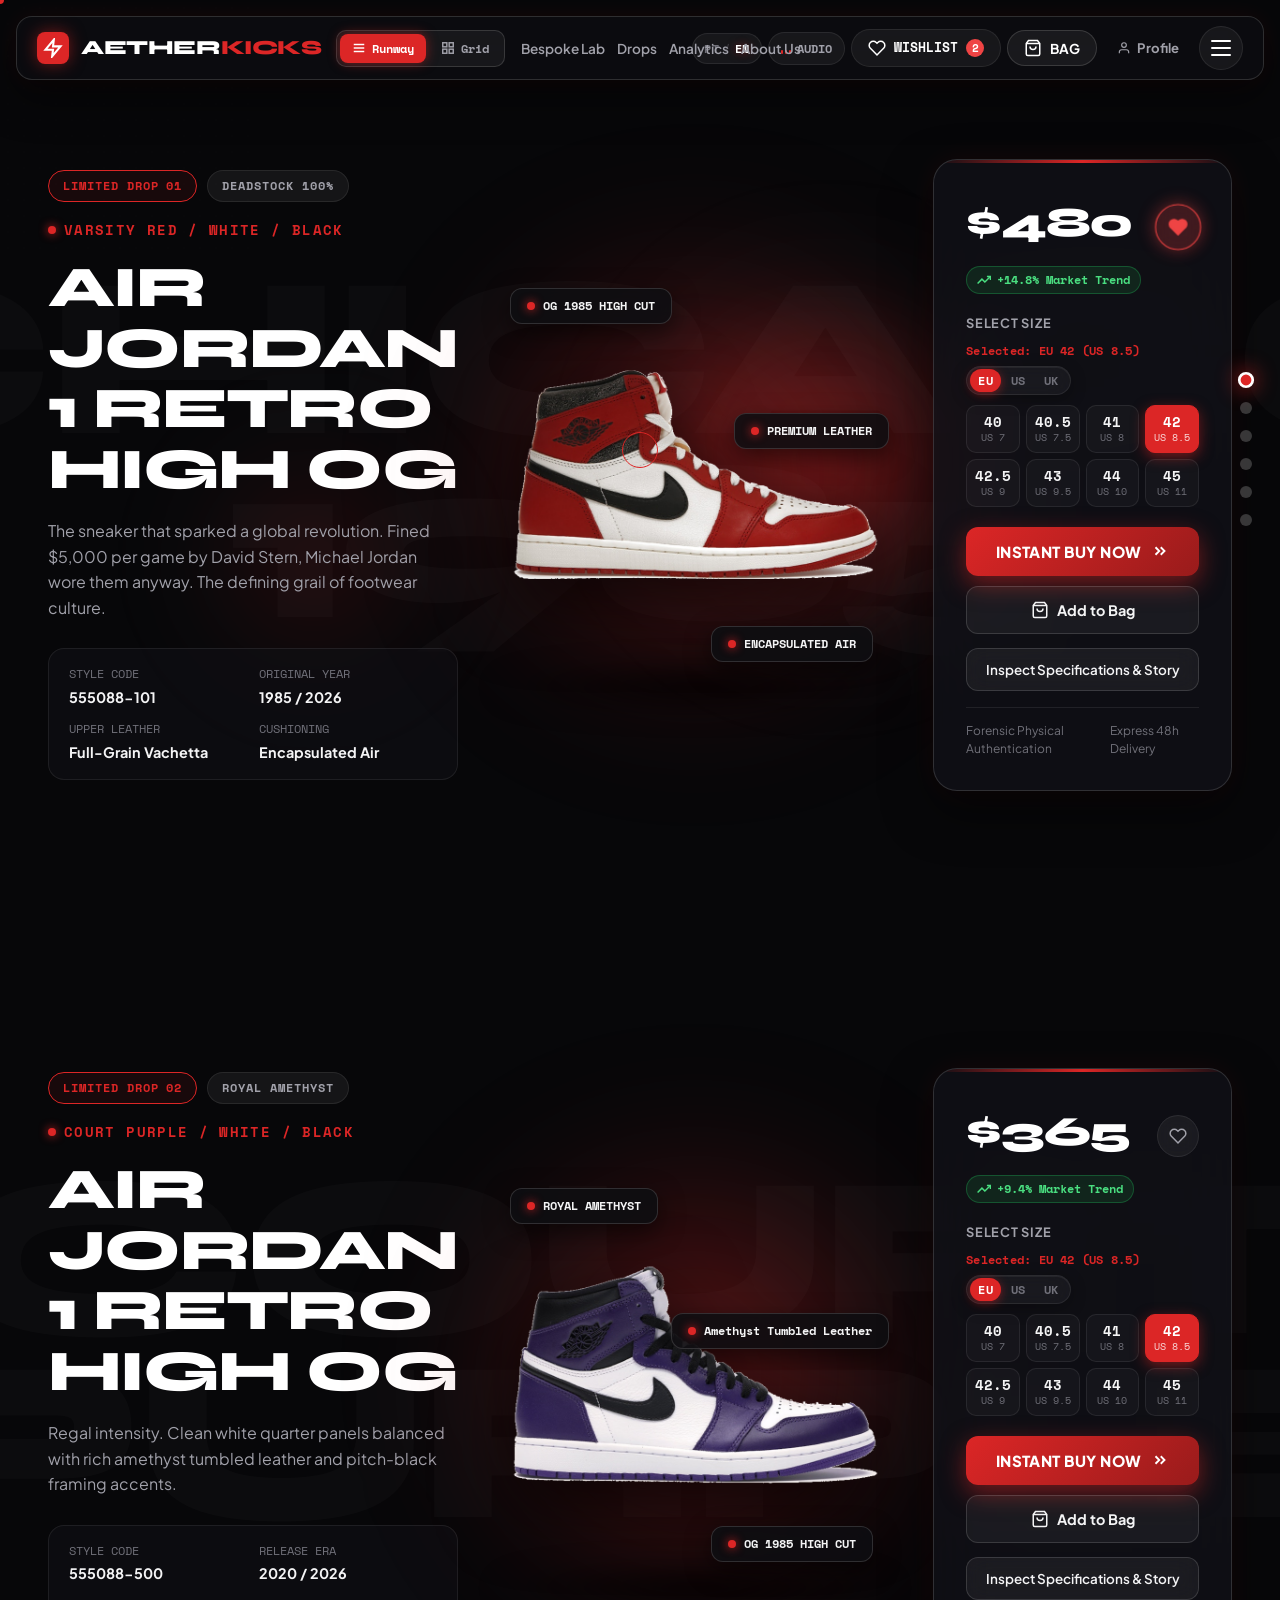
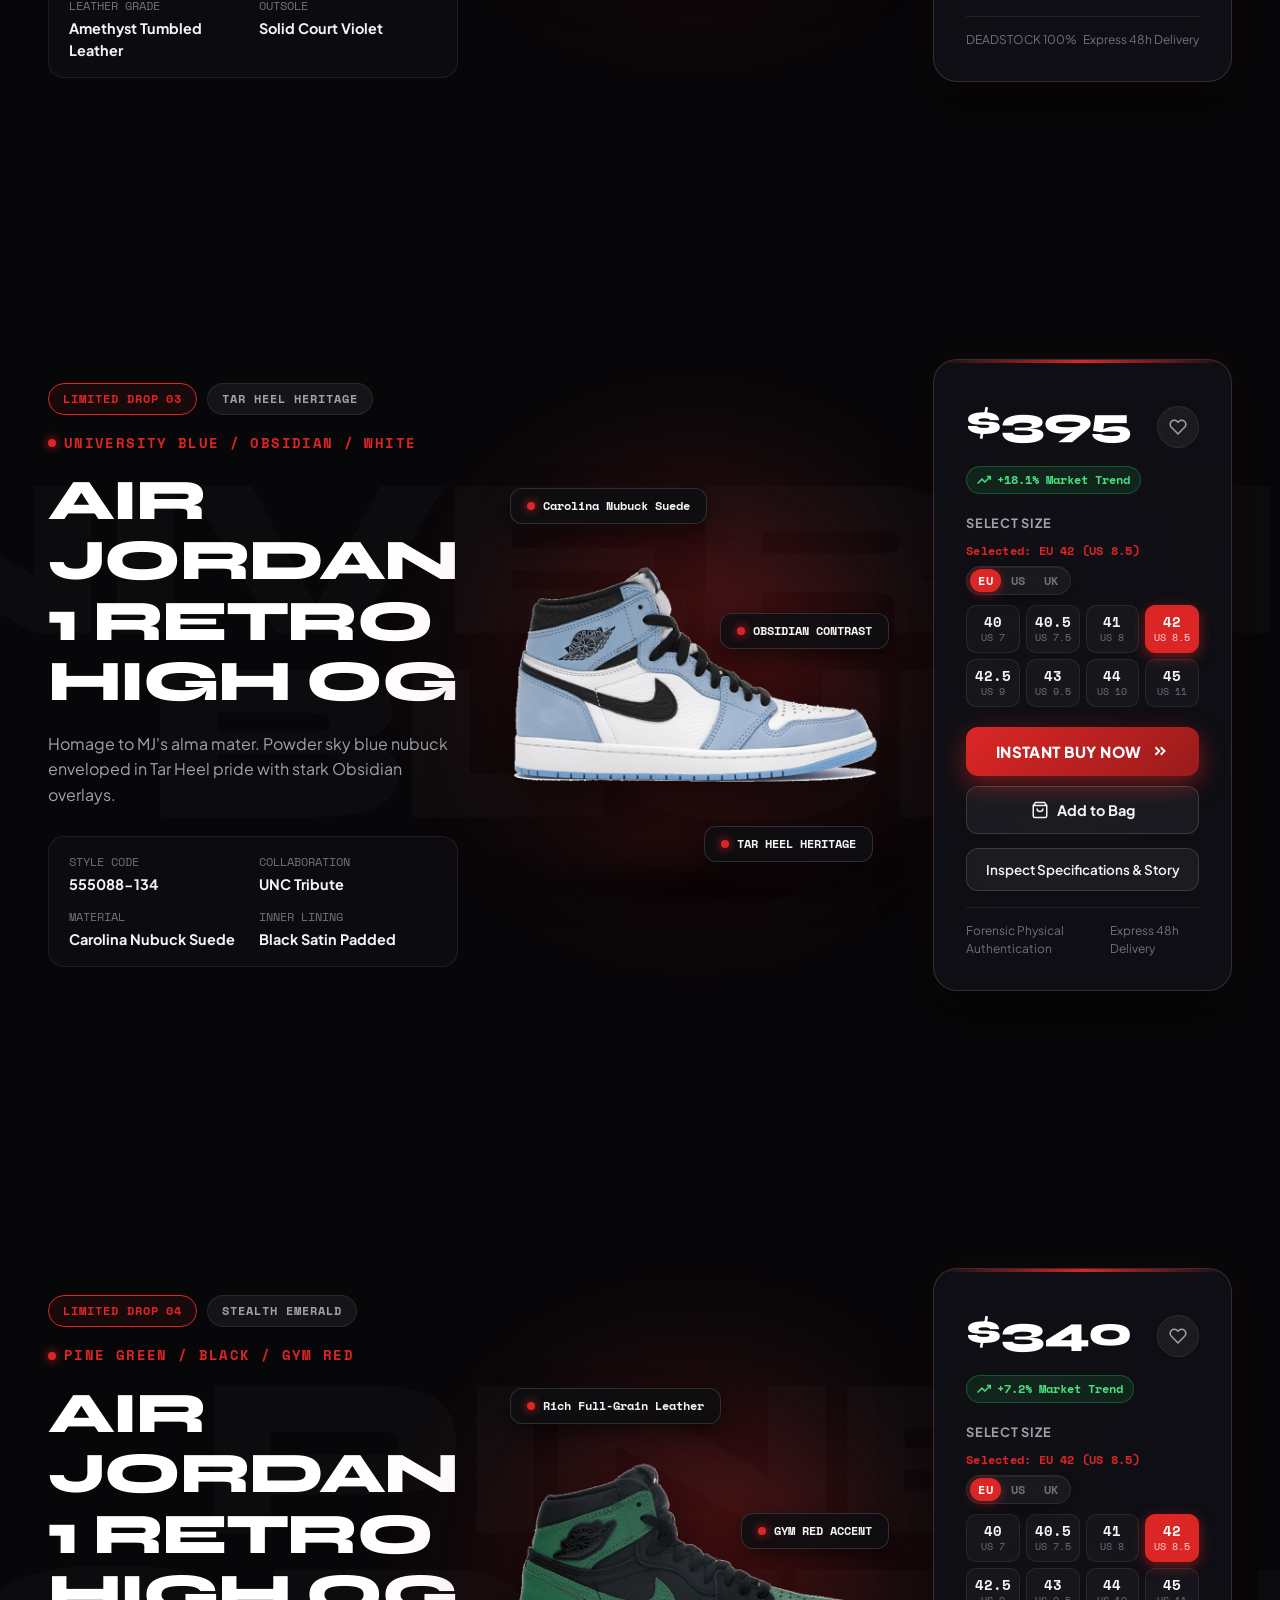
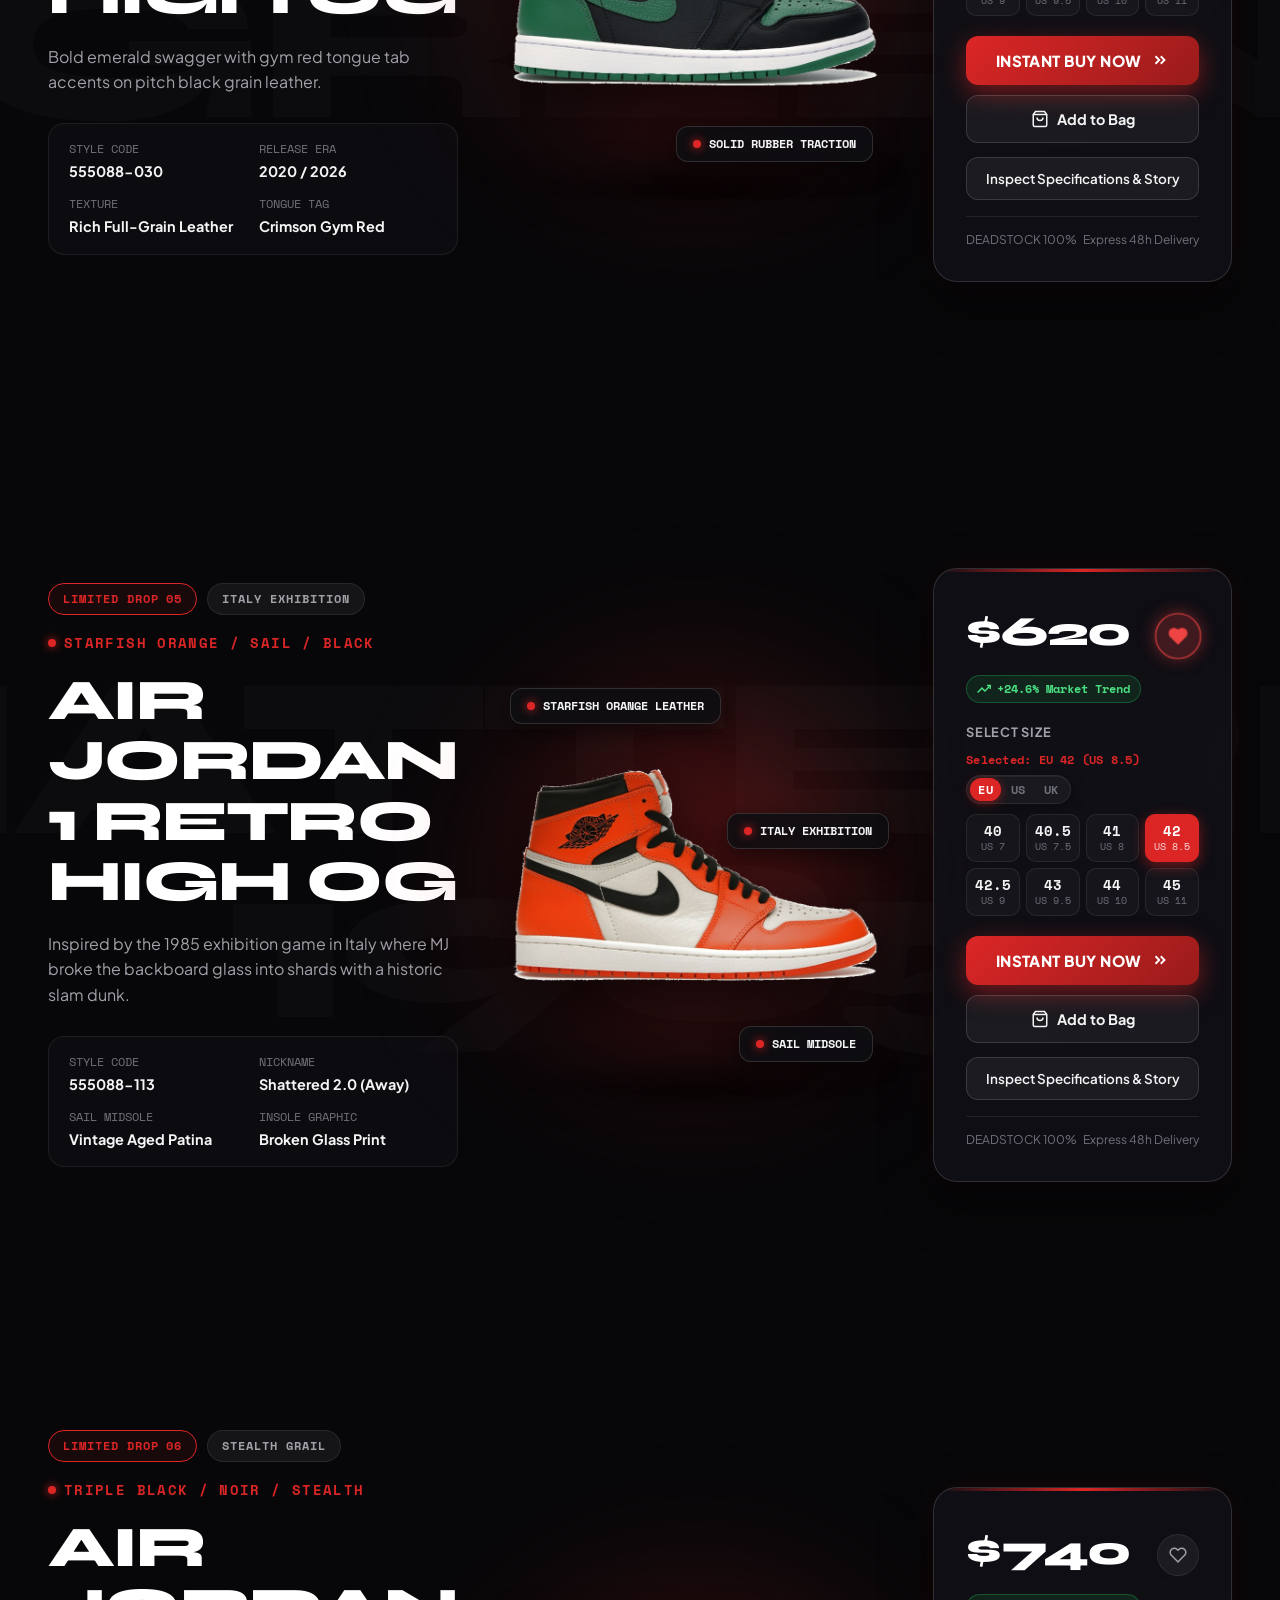
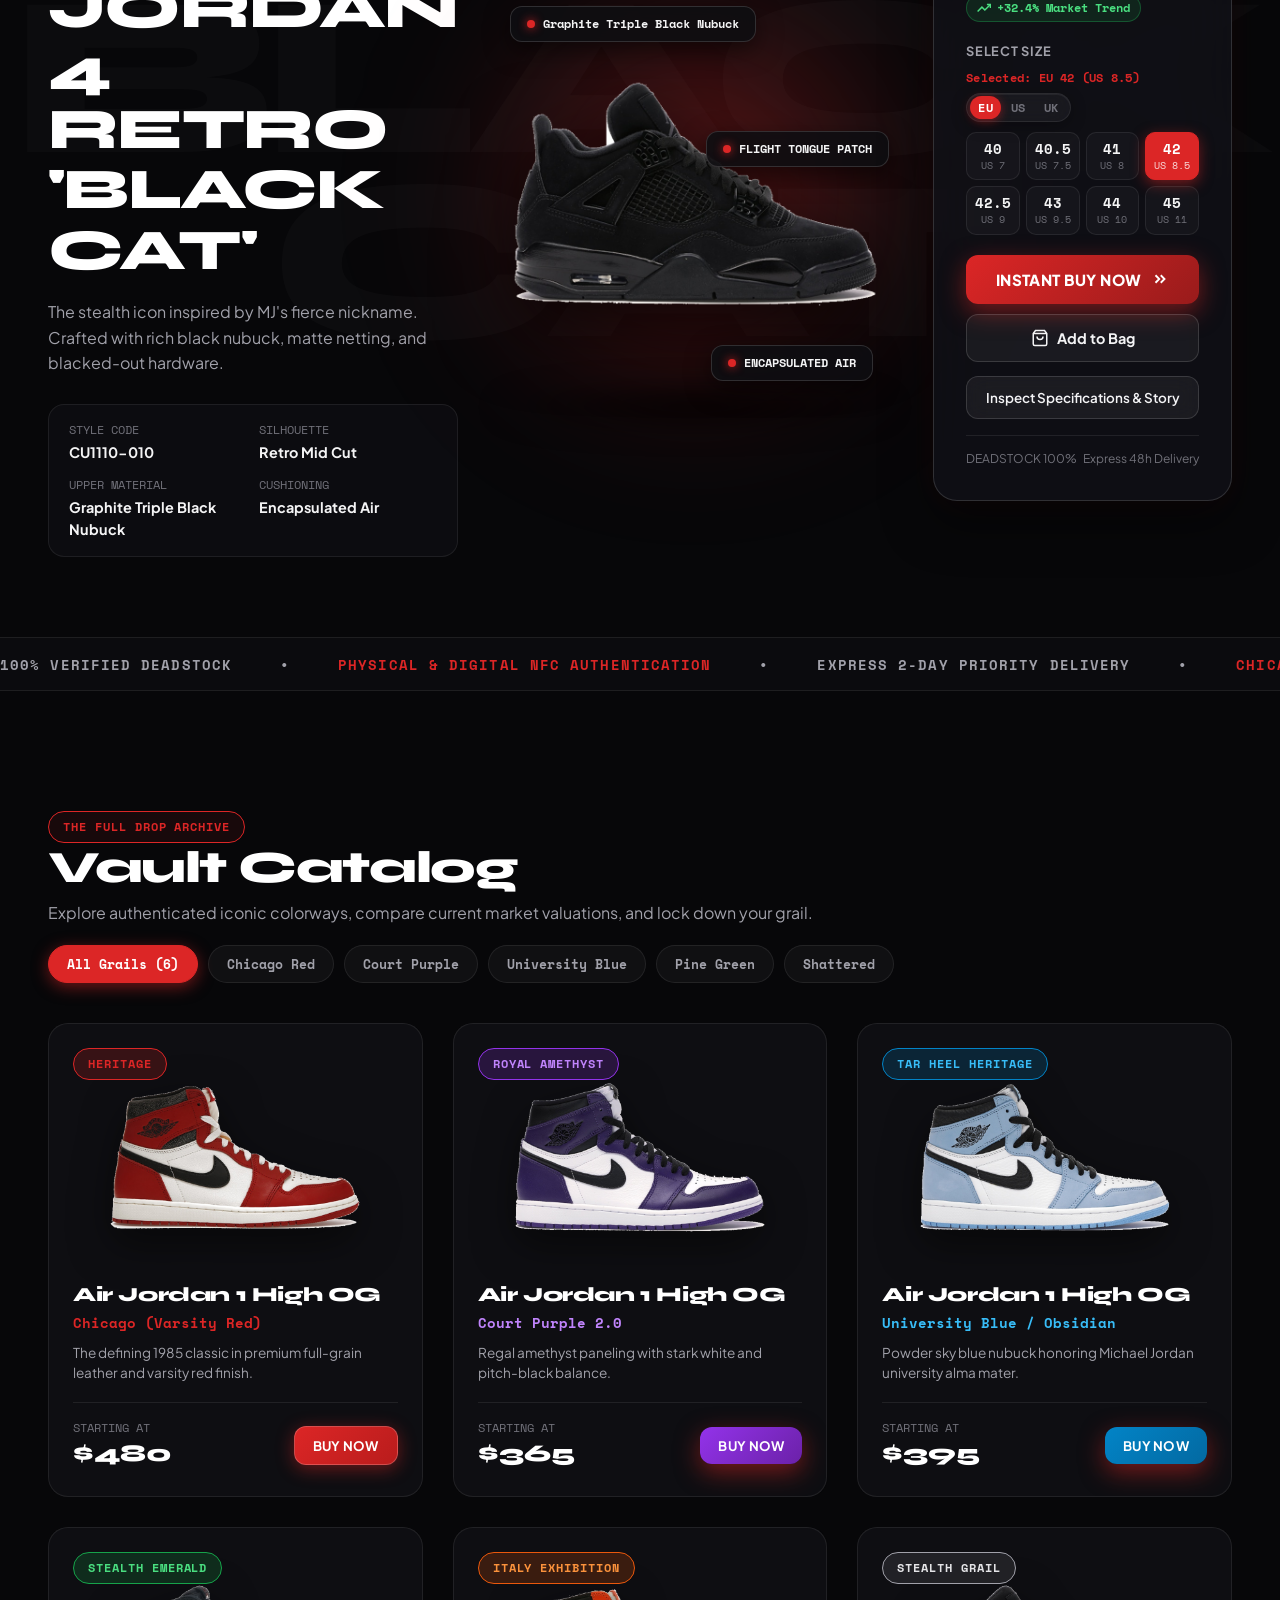
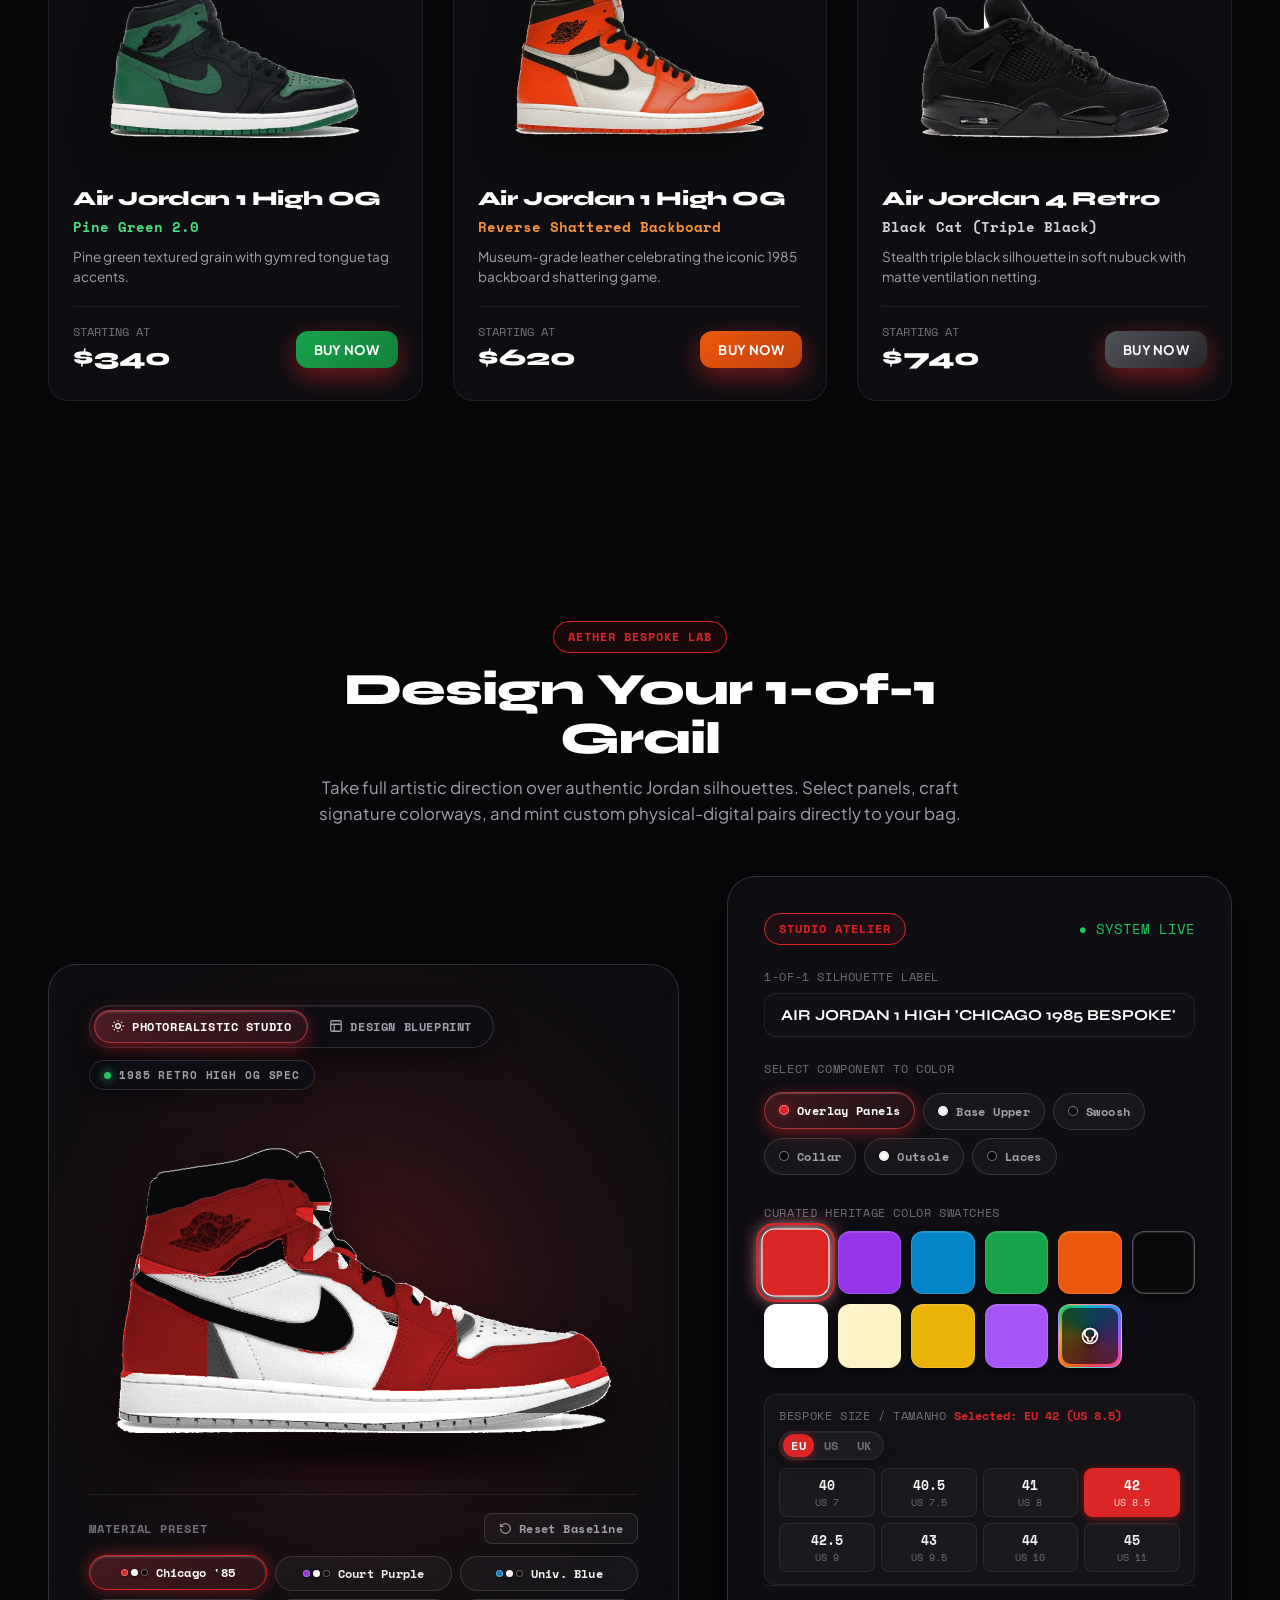
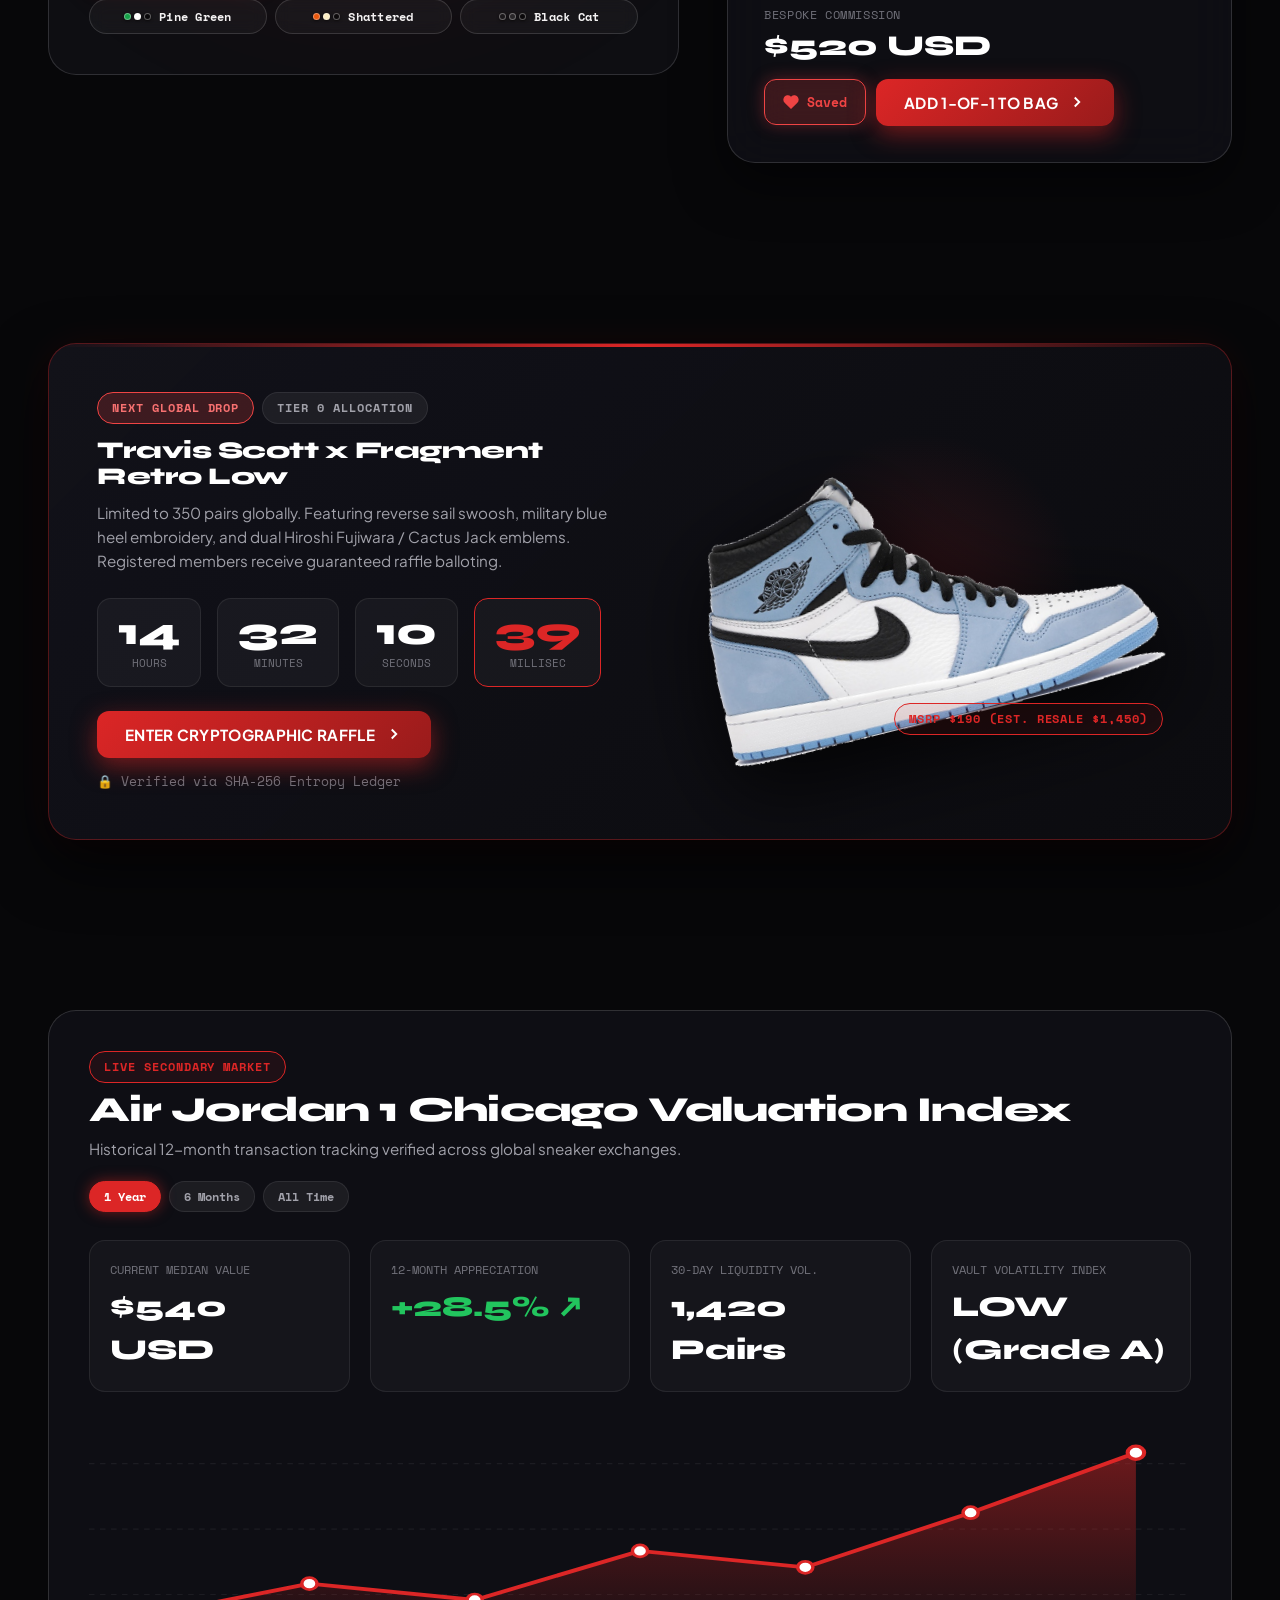
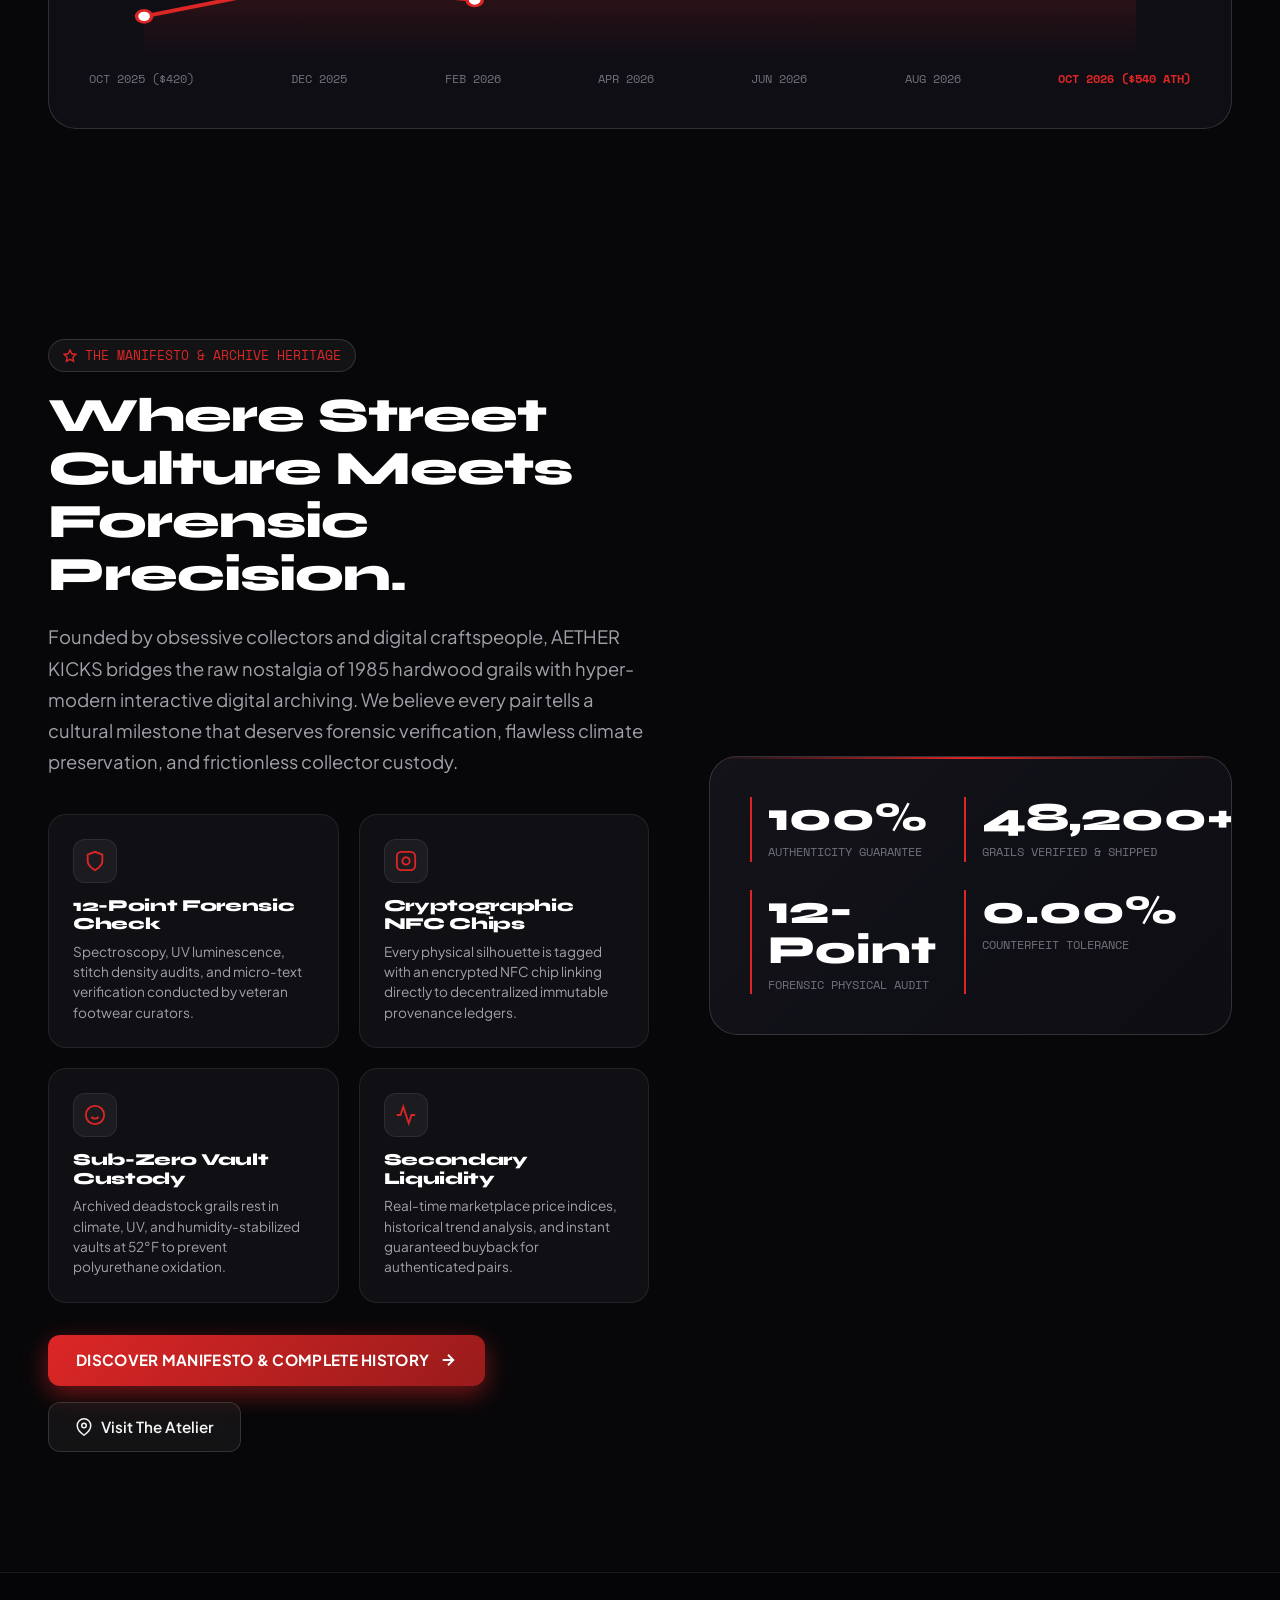
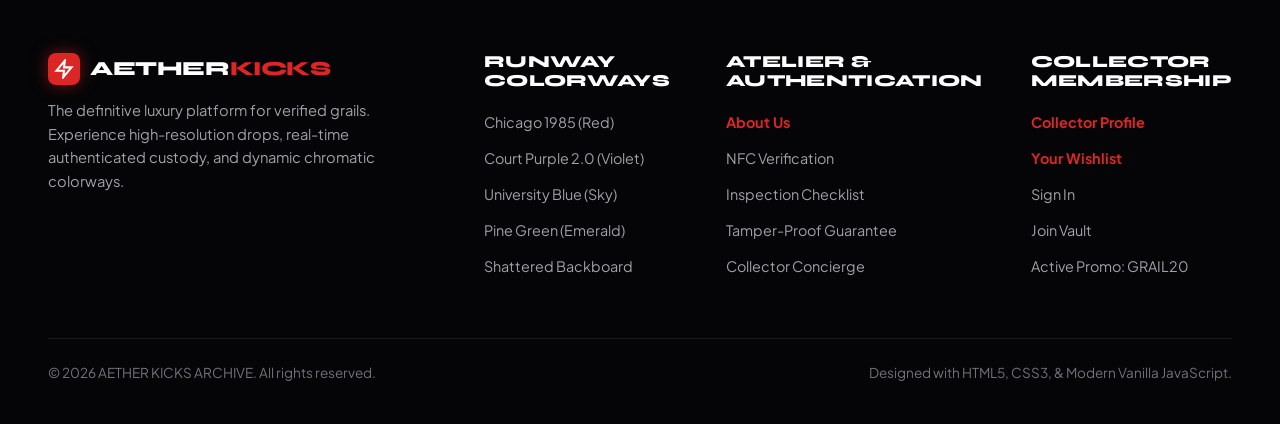
==== index.html @ 2ef4c85c "feat: complete bilingual i18n system, 320px mobile responsiveness, navbar hamburger fix, and silky s" ====
<!DOCTYPE html>
<html lang="en">
<head>
  <meta charset="UTF-8">
  <meta name="viewport" content="width=device-width, initial-scale=1.0">
  <title>AETHER KICKS | Premium Sneakerhead Archive & Dynamic Runway</title>
  <link rel="stylesheet" href="assets/css/global.css">
  <link rel="stylesheet" href="assets/css/store.css">
  <link rel="stylesheet" href="assets/css/profile-wishlist.css">
  <link rel="icon" href="assets/images/jordan-chicago.png" type="image/png">
  <script src="assets/js/i18n.js"></script>
</head>
<body>

  <!-- Ambient Dynamic Lighting Layer -->
  <div class="ambient-glow-layer">
    <div class="glow-orb-primary"></div>
    <div class="glow-orb-secondary"></div>
  </div>
  <div class="noise-overlay"></div>

  <!-- Fixed Luxury Squircle Navigation -->
  <nav class="store-nav">
    <!-- Left Navigation Group (Brand Logo + View Switcher) -->
    <div class="nav-left">
      <!-- Brand Logo -->
      <a href="index.html" class="nav-brand" title="AETHER KICKS Archive">
        <div class="brand-icon">
          <svg width="20" height="20" viewBox="0 0 24 24" fill="none" stroke="currentColor" stroke-width="2.5"><path d="M13 2L3 14h9l-1 8 10-12h-9l1-8z"/></svg>
        </div>
        <span>AETHER<span style="color: var(--theme-primary)">KICKS</span></span>
      </a>

      <!-- Center Presentation Mode Switcher (Runway vs Square Grid) -->
      <div class="nav-center-switcher">
        <div class="nav-view-switcher" title="Modo de Visualização">
          <button id="btn-toggle-runway" class="btn-view-opt active" onclick="setCatalogLayout('runway')" title="Modo Passarela Imersiva">
            <svg width="14" height="14" viewBox="0 0 24 24" fill="none" stroke="currentColor" stroke-width="2.5"><line x1="3" y1="6" x2="21" y2="6"/><line x1="3" y1="12" x2="21" y2="12"/><line x1="3" y1="18" x2="21" y2="18"/></svg>
            <span data-i18n="nav_runway">Runway</span>
          </button>
          <button id="btn-toggle-grid" class="btn-view-opt" onclick="setCatalogLayout('grid')" title="Modo Grade de Quadrados">
            <svg width="14" height="14" viewBox="0 0 24 24" fill="none" stroke="currentColor" stroke-width="2.5"><rect x="3" y="3" width="7" height="7"/><rect x="14" y="3" width="7" height="7"/><rect x="14" y="14" width="7" height="7"/><rect x="3" y="14" width="7" height="7"/></svg>
            <span data-i18n="nav_grid">Square Grid</span>
          </button>
        </div>
      </div>
    </div>

    <!-- Desktop Navigation Links (hidden on compact screens) -->
    <ul class="nav-links">
      <li><a href="#customizer-lab" class="nav-link" data-i18n="nav_lab">Bespoke Lab</a></li>
      <li><a href="#hype-drops" class="nav-link" data-i18n="nav_drops">Drops</a></li>
      <li><a href="#market-analytics" class="nav-link" data-i18n="nav_analytics">Analytics</a></li>
      <li><a href="about.html" class="nav-link" data-i18n="nav_about">About Us</a></li>
    </ul>

    <!-- Right Header Actions -->
    <div class="nav-actions">
      <!-- Luxury Bilingual Language Switcher -->
      <button id="btn-lang-toggle" class="btn-lang-toggle" onclick="window.i18n ? window.i18n.toggleLanguage() : null" title="Mudar Idioma / Switch Language" aria-label="Switch Language">
        <span class="lang-code active" data-lang="pt">PT</span>
        <span class="lang-divider">/</span>
        <span class="lang-code" data-lang="en">EN</span>
      </button>

      <!-- Sound Toggle -->
      <button id="btn-sound-toggle" class="btn-sound-toggle" title="Toggle Sound Feedback">
        <div class="sound-bars">
          <span class="sound-bar"></span>
          <span class="sound-bar"></span>
          <span class="sound-bar"></span>
        </div>
        <span data-i18n="nav_audio">AUDIO</span>
      </button>

      <!-- Wishlist Button -->
      <a href="wishlist.html" class="btn-nav-wishlist" title="A tua Wishlist de Grails">
        <svg width="18" height="18" viewBox="0 0 24 24" fill="none" stroke="currentColor" stroke-width="2"><path d="M20.84 4.61a5.5 5.5 0 0 0-7.78 0L12 5.67l-1.06-1.06a5.5 5.5 0 0 0-7.78 7.78l1.06 1.06L12 21.23l7.78-7.78 1.06-1.06a5.5 5.5 0 0 0 0-7.78z"/></svg>
        <span data-i18n="nav_wishlist">WISHLIST</span>
        <span class="wishlist-badge-count" style="display: none;">0</span>
      </a>

      <!-- Cart Button -->
      <button class="btn-nav-cart" onclick="window.cartManager ? window.cartManager.openCart() : null" title="Ver Saco de Colecionador">
        <svg width="18" height="18" viewBox="0 0 24 24" fill="none" stroke="currentColor" stroke-width="2"><path d="M6 2L3 6v14a2 2 0 0 0 2 2h14a2 2 0 0 0 2-2V6l-3-4z"/><line x1="3" y1="6" x2="21" y2="6"/><path d="M16 10a4 4 0 0 1-8 0"/></svg>
        <span data-i18n="nav_bag">BAG</span>
        <span class="cart-badge-count" style="display: none;">0</span>
      </button>

      <!-- Auth Action Links -->
      <div class="nav-auth-group">
        <a href="profile.html" class="btn-nav-login" style="display: inline-flex; align-items: center; gap: 6px;" title="Painel do Colecionador">
          <svg width="14" height="14" viewBox="0 0 24 24" fill="none" stroke="currentColor" stroke-width="2"><path d="M20 21v-2a4 4 0 0 0-4-4H8a4 4 0 0 0-4 4v2"/><circle cx="12" cy="7" r="4"/></svg>
          <span id="nav-profile-name" data-i18n="nav_profile">Perfil</span>
        </a>
      </div>

      <!-- Luxury Animated Hamburger Menu Toggle -->
      <button id="btn-hamburger-toggle" class="btn-hamburger" title="Archive Menu" aria-label="Toggle Navigation Menu">
        <span class="hamburger-line"></span>
        <span class="hamburger-line"></span>
        <span class="hamburger-line"></span>
      </button>
    </div>
  </nav>

  <!-- Luxury Slide-Out Hamburger Drawer & Backdrop -->
  <div id="hamburger-backdrop" class="modal-backdrop"></div>
  <aside id="hamburger-drawer" class="hamburger-drawer">
    <div class="hamburger-drawer-header">
      <a href="index.html" class="nav-brand" style="text-decoration: none;" title="AETHER KICKS Archive">
        <div class="brand-icon">
          <svg width="20" height="20" viewBox="0 0 24 24" fill="none" stroke="currentColor" stroke-width="2.5"><path d="M13 2L3 14h9l-1 8 10-12h-9l1-8z"/></svg>
        </div>
        <span>AETHER<span style="color: var(--theme-primary)">KICKS</span></span>
      </a>
      <button type="button" class="btn-close-modal btn-close-hamburger" id="btn-close-hamburger" style="background: none; border: none; font-size: 1.4rem; color: #fff; cursor: pointer; padding: 4px 8px; border-radius: 8px;" aria-label="Close Navigation Menu" onclick="document.getElementById('btn-hamburger-toggle').click()">✕</button>
    </div>

    <!-- Presentation Mode Toggle inside Drawer -->
    <div class="drawer-presentation-box">
      <div class="drawer-presentation-label" data-i18n="presentation_mode">Presentation Mode</div>
      <div class="nav-view-switcher">
        <button id="drawer-btn-runway" class="btn-view-opt active" onclick="setCatalogLayout('runway'); document.getElementById('btn-hamburger-toggle').click();">
          <svg width="14" height="14" viewBox="0 0 24 24" fill="none" stroke="currentColor" stroke-width="2.5"><line x1="3" y1="6" x2="21" y2="6"/><line x1="3" y1="12" x2="21" y2="12"/><line x1="3" y1="18" x2="21" y2="18"/></svg>
          <span data-i18n="nav_runway">Runway</span>
        </button>
        <button id="drawer-btn-grid" class="btn-view-opt" onclick="setCatalogLayout('grid'); document.getElementById('btn-hamburger-toggle').click();">
          <svg width="14" height="14" viewBox="0 0 24 24" fill="none" stroke="currentColor" stroke-width="2.5"><rect x="3" y="3" width="7" height="7"/><rect x="14" y="3" width="7" height="7"/><rect x="14" y="14" width="7" height="7"/><rect x="3" y="14" width="7" height="7"/></svg>
          <span data-i18n="nav_grid">Square Grid</span>
        </button>
      </div>
    </div>

    <!-- Luxury Bilingual Language Switcher inside Drawer -->
    <div class="drawer-lang-box">
      <div class="drawer-lang-label" data-i18n="drawer_language">Idioma / Language</div>
      <button id="drawer-lang-toggle" class="btn-lang-toggle" onclick="window.i18n ? window.i18n.toggleLanguage() : null" title="Mudar Idioma / Switch Language" aria-label="Switch Language">
        <span class="lang-code active" data-lang="pt">PT</span>
        <span class="lang-divider">/</span>
        <span class="lang-code" data-lang="en">EN</span>
      </button>
    </div>

    <ul class="hamburger-menu-links">
      <li><a href="#section-chicago" class="hamburger-menu-link" onclick="if(window.setCatalogLayout) setCatalogLayout('runway')"><span class="menu-idx">01</span><span class="menu-label" data-i18n="menu_01">Runway Archive</span></a></li>
      <li><a href="#square-grid-vault" class="hamburger-menu-link" onclick="if(window.setCatalogLayout) setCatalogLayout('grid')"><span class="menu-idx">02</span><span class="menu-label" data-i18n="menu_02">The Grail Vault</span></a></li>
      <li><a href="#customizer-lab" class="hamburger-menu-link"><span class="menu-idx">03</span><span class="menu-label" data-i18n="menu_03">Bespoke Lab</span></a></li>
      <li><a href="#hype-drops" class="hamburger-menu-link"><span class="menu-idx">04</span><span class="menu-label" data-i18n="menu_04">Live Drops</span></a></li>
      <li><a href="#market-analytics" class="hamburger-menu-link"><span class="menu-idx">05</span><span class="menu-label" data-i18n="menu_05">Market Analytics</span></a></li>
      <li><a href="about.html" class="hamburger-menu-link"><span class="menu-idx">06</span><span class="menu-label" data-i18n="menu_06">About Us</span></a></li>
      <li><a href="wishlist.html" class="hamburger-menu-link"><span class="menu-idx">07</span><span class="menu-label" data-i18n="menu_07">A Tua Wishlist</span></a></li>
      <li><a href="profile.html" class="hamburger-menu-link"><span class="menu-idx">08</span><span class="menu-label" data-i18n="menu_08">Perfil de Colecionador</span></a></li>
      <li><a href="#nfc-modal" onclick="if(window.openNFCScanner) { openNFCScanner(); return false; }" class="hamburger-menu-link"><span class="menu-idx">09</span><span class="menu-label" data-i18n="menu_09">NFC Verification</span></a></li>
    </ul>

    <div class="hamburger-drawer-footer">
      <div style="display: flex; gap: 8px;">
        <a href="login.html" class="btn-secondary" style="flex: 1; text-align: center; text-decoration: none; padding: 10px 4px; font-size: 0.82rem;" data-i18n="nav_signin">Sign In</a>
        <a href="register.html" class="btn-primary" style="flex: 1; text-align: center; text-decoration: none; padding: 10px 4px; font-size: 0.82rem;" data-i18n="nav_join_vault">Join Vault</a>
        <a href="profile.html" class="btn-secondary" style="flex: 1; text-align: center; text-decoration: none; padding: 10px 4px; font-size: 0.82rem;" data-i18n="nav_profile">Perfil</a>
      </div>
      <p style="font-size: 0.75rem; color: var(--text-muted); font-family: var(--font-mono); text-align: center; margin-top: 10px;" data-i18n="menu_footer_auth">AUTHENTICATED SNEAKERHEAD ARCHIVE © 2026</p>
    </div>
  </aside>

  <!-- Side Runway Dots (Quick Colorway Jump) -->
  <div class="runway-sidebar-dots">
    <div class="runway-dot active" data-target="section-chicago" data-tooltip="Chicago (Varsity Red)" style="--dot-color: #dc2626;"></div>
    <div class="runway-dot" data-target="section-purple" data-tooltip="Court Purple 2.0" style="--dot-color: #9333ea;"></div>
    <div class="runway-dot" data-target="section-blue" data-tooltip="University Blue" style="--dot-color: #0284c7;"></div>
    <div class="runway-dot" data-target="section-green" data-tooltip="Pine Green 2.0" style="--dot-color: #16a34a;"></div>
    <div class="runway-dot" data-target="section-orange" data-tooltip="Shattered Backboard" style="--dot-color: #ea580c;"></div>
    <div class="runway-dot" data-target="section-shadow" data-tooltip="Shadow 2.0 Stealth" style="--dot-color: #64748b;"></div>
  </div>

  <!-- ==========================================================================
       SQUARE GRID VAULT ARCHIVE (ALTERNATIVE PRESENTATION VIEW)
       ========================================================================== -->
  <section id="square-grid-vault" class="square-grid-section">
    <div class="square-grid-header">
      <span class="badge-pill active" style="margin-bottom: 12px; display: inline-flex;" data-i18n="catalog_badge">CATALOG ARCHIVE</span>
      <h2 data-i18n="catalog_title">THE GRAIL VAULT</h2>
      <p data-i18n="catalog_desc">Explore our authenticated high-top lineage in a clean square grid format or switch back to the immersive colorway runway anytime.</p>
    </div>

    <div class="square-cards-grid">
      <!-- Card 1: Chicago -->
      <article class="square-sneaker-card" style="--card-color: #dc2626; --card-glow: rgba(220, 38, 38, 0.4);">
        <div class="square-card-top">
          <span class="square-card-badge" data-i18n="badge_drop_01">DROP 01 • DEADSTOCK</span>
          <div style="display: flex; align-items: center; gap: 8px;">
            <span class="square-card-year">1985 / 2026</span>
            <button type="button" class="btn-card-wishlist" data-wishlist-id="chicago" title="Guardar na Wishlist" data-i18n-title="save_wishlist">
              <svg width="15" height="15" viewBox="0 0 24 24" fill="none" stroke="currentColor" stroke-width="2"><path d="M20.84 4.61a5.5 5.5 0 0 0-7.78 0L12 5.67l-1.06-1.06a5.5 5.5 0 0 0-7.78 7.78l1.06 1.06L12 21.23l7.78-7.78 1.06-1.06a5.5 5.5 0 0 0 0-7.78z"/></svg>
            </button>
          </div>
        </div>
        <div class="square-card-image-box" onclick="jumpToRunwayShoe('section-chicago')" style="cursor: pointer;" title="Ver na Passarela Imersiva">
          <img src="assets/images/jordan-chicago.png" alt="Air Jordan 1 High Chicago" class="square-card-img" loading="lazy">
        </div>
        <div class="square-card-info">
          <h3 class="square-card-title">Air Jordan 1 Retro High OG</h3>
          <div class="square-card-colorway">CHICAGO (VARSITY RED)</div>
        </div>
        <div class="square-card-footer">
          <div class="square-card-price-row">
            <div>
              <span style="font-size: 0.72rem; color: var(--text-muted); font-family: var(--font-mono); display: block;" data-i18n="ask_price">ASK PRICE</span>
              <span class="square-card-price">$480</span>
            </div>
            <span style="font-size: 0.75rem; color: #22c55e; font-family: var(--font-mono);" data-i18n="in_stock">IN STOCK</span>
          </div>
          <div class="square-card-actions">
            <button class="btn-card-buy" onclick="window.cartManager.openBuyModal('chicago')" data-i18n="instant_buy">Instant Buy</button>
            <button class="btn-card-inspect" onclick="jumpToRunwayShoe('section-chicago')">
              <svg width="14" height="14" viewBox="0 0 24 24" fill="none" stroke="currentColor" stroke-width="2"><polyline points="15 3 21 3 21 9"/><polyline points="9 21 3 21 3 15"/><line x1="21" y1="3" x2="14" y2="10"/><line x1="3" y1="21" x2="10" y2="14"/></svg>
              <span data-i18n="view_runway">View Runway</span>
            </button>
          </div>
        </div>
      </article>

      <!-- Card 2: Court Purple -->
      <article class="square-sneaker-card" style="--card-color: #9333ea; --card-glow: rgba(147, 51, 234, 0.4);">
        <div class="square-card-top">
          <span class="square-card-badge" data-i18n="badge_drop_02">DROP 02 • DEADSTOCK</span>
          <div style="display: flex; align-items: center; gap: 8px;">
            <span class="square-card-year">2020 / 2026</span>
            <button type="button" class="btn-card-wishlist" data-wishlist-id="purple" title="Guardar na Wishlist" data-i18n-title="save_wishlist">
              <svg width="15" height="15" viewBox="0 0 24 24" fill="none" stroke="currentColor" stroke-width="2"><path d="M20.84 4.61a5.5 5.5 0 0 0-7.78 0L12 5.67l-1.06-1.06a5.5 5.5 0 0 0-7.78 7.78l1.06 1.06L12 21.23l7.78-7.78 1.06-1.06a5.5 5.5 0 0 0 0-7.78z"/></svg>
            </button>
          </div>
        </div>
        <div class="square-card-image-box" onclick="jumpToRunwayShoe('section-purple')" style="cursor: pointer;" title="Ver na Passarela Imersiva">
          <img src="assets/images/jordan-purple.png" alt="Air Jordan 1 High Court Purple" class="square-card-img" loading="lazy">
        </div>
        <div class="square-card-info">
          <h3 class="square-card-title">Air Jordan 1 Retro High OG</h3>
          <div class="square-card-colorway">COURT PURPLE 2.0</div>
        </div>
        <div class="square-card-footer">
          <div class="square-card-price-row">
            <div>
              <span style="font-size: 0.72rem; color: var(--text-muted); font-family: var(--font-mono); display: block;" data-i18n="ask_price">ASK PRICE</span>
              <span class="square-card-price">$365</span>
            </div>
            <span style="font-size: 0.75rem; color: #22c55e; font-family: var(--font-mono);" data-i18n="in_stock">IN STOCK</span>
          </div>
          <div class="square-card-actions">
            <button class="btn-card-buy" onclick="window.cartManager.openBuyModal('purple')" data-i18n="instant_buy">Instant Buy</button>
            <button class="btn-card-inspect" onclick="jumpToRunwayShoe('section-purple')">
              <svg width="14" height="14" viewBox="0 0 24 24" fill="none" stroke="currentColor" stroke-width="2"><polyline points="15 3 21 3 21 9"/><polyline points="9 21 3 21 3 15"/><line x1="21" y1="3" x2="14" y2="10"/><line x1="3" y1="21" x2="10" y2="14"/></svg>
              <span data-i18n="view_runway">View Runway</span>
            </button>
          </div>
        </div>
      </article>

      <!-- Card 3: University Blue -->
      <article class="square-sneaker-card" style="--card-color: #0284c7; --card-glow: rgba(2, 132, 199, 0.4);">
        <div class="square-card-top">
          <span class="square-card-badge" data-i18n="badge_drop_03">DROP 03 • DEADSTOCK</span>
          <div style="display: flex; align-items: center; gap: 8px;">
            <span class="square-card-year">2021 / 2026</span>
            <button type="button" class="btn-card-wishlist" data-wishlist-id="blue" title="Guardar na Wishlist" data-i18n-title="save_wishlist">
              <svg width="15" height="15" viewBox="0 0 24 24" fill="none" stroke="currentColor" stroke-width="2"><path d="M20.84 4.61a5.5 5.5 0 0 0-7.78 0L12 5.67l-1.06-1.06a5.5 5.5 0 0 0-7.78 7.78l1.06 1.06L12 21.23l7.78-7.78 1.06-1.06a5.5 5.5 0 0 0 0-7.78z"/></svg>
            </button>
          </div>
        </div>
        <div class="square-card-image-box" onclick="jumpToRunwayShoe('section-blue')" style="cursor: pointer;" title="Ver na Passarela Imersiva">
          <img src="assets/images/jordan-blue.png" alt="Air Jordan 1 High University Blue" class="square-card-img" loading="lazy">
        </div>
        <div class="square-card-info">
          <h3 class="square-card-title">Air Jordan 1 Retro High OG</h3>
          <div class="square-card-colorway">UNIVERSITY BLUE</div>
        </div>
        <div class="square-card-footer">
          <div class="square-card-price-row">
            <div>
              <span style="font-size: 0.72rem; color: var(--text-muted); font-family: var(--font-mono); display: block;" data-i18n="ask_price">ASK PRICE</span>
              <span class="square-card-price">$395</span>
            </div>
            <span style="font-size: 0.75rem; color: #22c55e; font-family: var(--font-mono);" data-i18n="in_stock">IN STOCK</span>
          </div>
          <div class="square-card-actions">
            <button class="btn-card-buy" onclick="window.cartManager.openBuyModal('blue')" data-i18n="instant_buy">Instant Buy</button>
            <button class="btn-card-inspect" onclick="jumpToRunwayShoe('section-blue')">
              <svg width="14" height="14" viewBox="0 0 24 24" fill="none" stroke="currentColor" stroke-width="2"><polyline points="15 3 21 3 21 9"/><polyline points="9 21 3 21 3 15"/><line x1="21" y1="3" x2="14" y2="10"/><line x1="3" y1="21" x2="10" y2="14"/></svg>
              <span data-i18n="view_runway">View Runway</span>
            </button>
          </div>
        </div>
      </article>

      <!-- Card 4: Pine Green -->
      <article class="square-sneaker-card" style="--card-color: #16a34a; --card-glow: rgba(220, 38, 38, 0.4);">
        <div class="square-card-top">
          <span class="square-card-badge" data-i18n="badge_drop_04">DROP 04 • DEADSTOCK</span>
          <div style="display: flex; align-items: center; gap: 8px;">
            <span class="square-card-year">2020 / 2026</span>
            <button type="button" class="btn-card-wishlist" data-wishlist-id="green" title="Guardar na Wishlist" data-i18n-title="save_wishlist">
              <svg width="15" height="15" viewBox="0 0 24 24" fill="none" stroke="currentColor" stroke-width="2"><path d="M20.84 4.61a5.5 5.5 0 0 0-7.78 0L12 5.67l-1.06-1.06a5.5 5.5 0 0 0-7.78 7.78l1.06 1.06L12 21.23l7.78-7.78 1.06-1.06a5.5 5.5 0 0 0 0-7.78z"/></svg>
            </button>
          </div>
        </div>
        <div class="square-card-image-box" onclick="jumpToRunwayShoe('section-green')" style="cursor: pointer;" title="Ver na Passarela Imersiva">
          <img src="assets/images/jordan-green.png" alt="Air Jordan 1 High Pine Green" class="square-card-img" loading="lazy">
        </div>
        <div class="square-card-info">
          <h3 class="square-card-title">Air Jordan 1 Retro High OG</h3>
          <div class="square-card-colorway">PINE GREEN 2.0</div>
        </div>
        <div class="square-card-footer">
          <div class="square-card-price-row">
            <div>
              <span style="font-size: 0.72rem; color: var(--text-muted); font-family: var(--font-mono); display: block;" data-i18n="ask_price">ASK PRICE</span>
              <span class="square-card-price">$340</span>
            </div>
            <span style="font-size: 0.75rem; color: #22c55e; font-family: var(--font-mono);" data-i18n="in_stock">IN STOCK</span>
          </div>
          <div class="square-card-actions">
            <button class="btn-card-buy" onclick="window.cartManager.openBuyModal('green')" data-i18n="instant_buy">Instant Buy</button>
            <button class="btn-card-inspect" onclick="jumpToRunwayShoe('section-green')">
              <svg width="14" height="14" viewBox="0 0 24 24" fill="none" stroke="currentColor" stroke-width="2"><polyline points="15 3 21 3 21 9"/><polyline points="9 21 3 21 3 15"/><line x1="21" y1="3" x2="14" y2="10"/><line x1="3" y1="21" x2="10" y2="14"/></svg>
              <span data-i18n="view_runway">View Runway</span>
            </button>
          </div>
        </div>
      </article>

      <!-- Card 5: Shattered Backboard -->
      <article class="square-sneaker-card" style="--card-color: #ea580c; --card-glow: rgba(234, 88, 12, 0.4);">
        <div class="square-card-top">
          <span class="square-card-badge" data-i18n="badge_drop_05">DROP 05 • DEADSTOCK</span>
          <div style="display: flex; align-items: center; gap: 8px;">
            <span class="square-card-year">2016 / 2026</span>
            <button type="button" class="btn-card-wishlist" data-wishlist-id="orange" title="Guardar na Wishlist" data-i18n-title="save_wishlist">
              <svg width="15" height="15" viewBox="0 0 24 24" fill="none" stroke="currentColor" stroke-width="2"><path d="M20.84 4.61a5.5 5.5 0 0 0-7.78 0L12 5.67l-1.06-1.06a5.5 5.5 0 0 0-7.78 7.78l1.06 1.06L12 21.23l7.78-7.78 1.06-1.06a5.5 5.5 0 0 0 0-7.78z"/></svg>
            </button>
          </div>
        </div>
        <div class="square-card-image-box" onclick="jumpToRunwayShoe('section-orange')" style="cursor: pointer;" title="Ver na Passarela Imersiva">
          <img src="assets/images/jordan-orange.png" alt="Air Jordan 1 High Shattered Backboard" class="square-card-img" loading="lazy">
        </div>
        <div class="square-card-info">
          <h3 class="square-card-title">Air Jordan 1 Retro High OG</h3>
          <div class="square-card-colorway">REVERSE SHATTERED BACKBOARD</div>
        </div>
        <div class="square-card-footer">
          <div class="square-card-price-row">
            <div>
              <span style="font-size: 0.72rem; color: var(--text-muted); font-family: var(--font-mono); display: block;" data-i18n="ask_price">ASK PRICE</span>
              <span class="square-card-price">$620</span>
            </div>
            <span style="font-size: 0.75rem; color: #22c55e; font-family: var(--font-mono);" data-i18n="in_stock">IN STOCK</span>
          </div>
          <div class="square-card-actions">
            <button class="btn-card-buy" onclick="window.cartManager.openBuyModal('orange')" data-i18n="instant_buy">Instant Buy</button>
            <button class="btn-card-inspect" onclick="jumpToRunwayShoe('section-orange')">
              <svg width="14" height="14" viewBox="0 0 24 24" fill="none" stroke="currentColor" stroke-width="2"><polyline points="15 3 21 3 21 9"/><polyline points="9 21 3 21 3 15"/><line x1="21" y1="3" x2="14" y2="10"/><line x1="3" y1="21" x2="10" y2="14"/></svg>
              <span data-i18n="view_runway">View Runway</span>
            </button>
          </div>
        </div>
      </article>

      <!-- Card 6: Black Cat -->
      <article class="square-sneaker-card" style="--card-color: #a1a1aa; --card-glow: rgba(161, 161, 170, 0.35);">
        <div class="square-card-top">
          <span class="square-card-badge" data-i18n="badge_drop_06">DROP 06 • DEADSTOCK</span>
          <div style="display: flex; align-items: center; gap: 8px;">
            <span class="square-card-year">2006 / 2020</span>
            <button type="button" class="btn-card-wishlist" data-wishlist-id="shadow" title="Guardar na Wishlist" data-i18n-title="save_wishlist">
              <svg width="15" height="15" viewBox="0 0 24 24" fill="none" stroke="currentColor" stroke-width="2"><path d="M20.84 4.61a5.5 5.5 0 0 0-7.78 0L12 5.67l-1.06-1.06a5.5 5.5 0 0 0-7.78 7.78l1.06 1.06L12 21.23l7.78-7.78 1.06-1.06a5.5 5.5 0 0 0 0-7.78z"/></svg>
            </button>
          </div>
        </div>
        <div class="square-card-image-box" onclick="jumpToRunwayShoe('section-shadow')" style="cursor: pointer;" title="Ver na Passarela Imersiva">
          <img src="assets/images/jordan-shadow.png" alt="Air Jordan 4 Black Cat" class="square-card-img" loading="lazy">
        </div>
        <div class="square-card-info">
          <h3 class="square-card-title">Air Jordan 4 Retro</h3>
          <div class="square-card-colorway">BLACK CAT (TRIPLE BLACK)</div>
        </div>
        <div class="square-card-footer">
          <div class="square-card-price-row">
            <div>
              <span style="font-size: 0.72rem; color: var(--text-muted); font-family: var(--font-mono); display: block;" data-i18n="ask_price">ASK PRICE</span>
              <span class="square-card-price">$740</span>
            </div>
            <span style="font-size: 0.75rem; color: #22c55e; font-family: var(--font-mono);" data-i18n="in_stock">IN STOCK</span>
          </div>
          <div class="square-card-actions">
            <button class="btn-card-buy" onclick="window.cartManager.openBuyModal('shadow')" data-i18n="instant_buy">Instant Buy</button>
            <button class="btn-card-inspect" onclick="jumpToRunwayShoe('section-shadow')">
              <svg width="14" height="14" viewBox="0 0 24 24" fill="none" stroke="currentColor" stroke-width="2"><polyline points="15 3 21 3 21 9"/><polyline points="9 21 3 21 3 15"/><line x1="21" y1="3" x2="14" y2="10"/><line x1="3" y1="21" x2="10" y2="14"/></svg>
              <span data-i18n="view_runway">View Runway</span>
            </button>
          </div>
        </div>
      </article>
    </div>
  </section>

  <!-- ==========================================================================
       SCROLLABLE COLOR-SHIFTING RUNWAY
       ========================================================================== -->
  <main class="runway-container">

    <!-- ----------------------------------------------------------------------
         SLIDE 1: AIR JORDAN 1 "CHICAGO" (RED THEME)
         ---------------------------------------------------------------------- -->
    <section id="section-chicago" class="runway-section" data-theme="chicago" data-shoe-id="chicago">
      <div class="runway-watermark">CHICAGO<br>1985</div>

      <div class="runway-stage-grid">
        <!-- Info Column -->
        <div class="stage-col-info">
          <div class="stage-badge-group">
            <span class="badge-pill active" data-i18n="badge_limited_01">LIMITED DROP 01</span>
            <span class="badge-pill" data-i18n="badge_deadstock">DEADSTOCK 100%</span>
          </div>

          <div class="stage-colorway-label">VARSITY RED / WHITE / BLACK</div>
          <h1 class="stage-title">AIR JORDAN 1 RETRO HIGH OG</h1>
          <p class="stage-description" data-i18n="story_chicago">
            The sneaker that sparked a global revolution. Fined $5,000 per game by David Stern, Michael Jordan wore them anyway. The defining grail of footwear culture.
          </p>

          <div class="stage-specs-table">
            <div class="spec-item">
              <span class="spec-item-label" data-i18n="spec_style_code">STYLE CODE</span>
              <span class="spec-item-val">555088-101</span>
            </div>
            <div class="spec-item">
              <span class="spec-item-label" data-i18n="spec_original_year">ORIGINAL YEAR</span>
              <span class="spec-item-val">1985 / 2026</span>
            </div>
            <div class="spec-item">
              <span class="spec-item-label" data-i18n="spec_upper_leather">UPPER LEATHER</span>
              <span class="spec-item-val" data-i18n="spec_leather_vachetta">Full-Grain Vachetta</span>
            </div>
            <div class="spec-item">
              <span class="spec-item-label" data-i18n="spec_cushioning">CUSHIONING</span>
              <span class="spec-item-val" data-i18n="spec_cushion_air">Encapsulated Air</span>
            </div>
          </div>
        </div>

        <!-- Center Floating Sneaker Column -->
        <div class="stage-col-shoe">
          <div class="shoe-runway-halo"></div>
          
          <!-- Tech spec hotspots -->
          <div class="stage-spec-tag tag-top-left">
            <span class="spec-dot"></span>
            <span data-i18n="spec_hotspot_highcut">OG 1985 HIGH CUT</span>
          </div>
          <div class="stage-spec-tag tag-mid-right">
            <span class="spec-dot"></span>
            <span data-i18n="spec_hotspot_leather">VARSITY RED LEATHER</span>
          </div>
          <div class="stage-spec-tag tag-bottom-right">
            <span class="spec-dot"></span>
            <span data-i18n="spec_hotspot_air">ENCAPSULATED AIR</span>
          </div>

          <div class="stage-shoe-interactive-wrap">
            <img src="assets/images/jordan-chicago.png" alt="Air Jordan 1 High Chicago" class="stage-shoe-img">
          </div>
          <div class="stage-shoe-shadow"></div>
        </div>

        <!-- Right Buy Column -->
        <div class="stage-col-buy">
          <div class="buy-card">
            <div class="buy-price-row">
              <div style="display: flex; align-items: baseline; gap: 12px; flex-wrap: wrap;">
                <div class="buy-price-val">$480</div>
                <div class="buy-price-badge">
                  <svg width="14" height="14" viewBox="0 0 24 24" fill="none" stroke="currentColor" stroke-width="2.5"><polyline points="23 6 13.5 15.5 8.5 10.5 1 18"/><polyline points="17 6 23 6 23 12"/></svg>
                  <span>+14.8% <span data-i18n="market_trend">Market Trend</span></span>
                </div>
              </div>
              <button type="button" class="btn-card-wishlist btn-runway-wishlist" data-wishlist-id="chicago" title="Guardar na Wishlist" data-i18n-title="save_wishlist">
                <svg width="18" height="18" viewBox="0 0 24 24" fill="none" stroke="currentColor" stroke-width="2"><path d="M20.84 4.61a5.5 5.5 0 0 0-7.78 0L12 5.67l-1.06-1.06a5.5 5.5 0 0 0-7.78 7.78l1.06 1.06L12 21.23l7.78-7.78 1.06-1.06a5.5 5.5 0 0 0 0-7.78z"/></svg>
              </button>
            </div>

            <div class="buy-section-title">
              <div class="buy-size-title-wrap">
                <span class="buy-size-title-text" data-i18n="select_size">Select Size</span>
                <span class="buy-size-selected-badge" id="stage-selected-badge-chicago">Selected: EU 42 (US 8.5)</span>
              </div>
              <div class="stage-unit-switcher luxury-unit-switcher" role="group" aria-label="Size Unit Switcher">
                <button type="button" class="unit-toggle-pill active" data-unit="EU">EU</button>
                <button type="button" class="unit-toggle-pill" data-unit="US">US</button>
                <button type="button" class="unit-toggle-pill" data-unit="UK">UK</button>
              </div>
            </div>

            <div class="buy-sizes-scroll">
              <button type="button" class="btn-stage-size" data-eu="40" data-us="7" data-uk="6" data-cm="25.0"><span class="size-main">40</span><small class="size-sub">US 7</small></button>
              <button type="button" class="btn-stage-size" data-eu="40.5" data-us="7.5" data-uk="6.5" data-cm="25.5"><span class="size-main">40.5</span><small class="size-sub">US 7.5</small></button>
              <button type="button" class="btn-stage-size" data-eu="41" data-us="8" data-uk="7" data-cm="26.0"><span class="size-main">41</span><small class="size-sub">US 8</small></button>
              <button type="button" class="btn-stage-size selected" data-eu="42" data-us="8.5" data-uk="7.5" data-cm="26.5"><span class="size-main">42</span><small class="size-sub">US 8.5</small></button>
              <button type="button" class="btn-stage-size" data-eu="42.5" data-us="9" data-uk="8" data-cm="27.0"><span class="size-main">42.5</span><small class="size-sub">US 9</small></button>
              <button type="button" class="btn-stage-size" data-eu="43" data-us="9.5" data-uk="8.5" data-cm="27.5"><span class="size-main">43</span><small class="size-sub">US 9.5</small></button>
              <button type="button" class="btn-stage-size" data-eu="44" data-us="10" data-uk="9" data-cm="28.0"><span class="size-main">44</span><small class="size-sub">US 10</small></button>
              <button type="button" class="btn-stage-size" data-eu="45" data-us="11" data-uk="10" data-cm="29.0"><span class="size-main">45</span><small class="size-sub">US 11</small></button>
            </div>

            <div class="buy-card-actions">
              <button class="btn-stage-instant-buy">
                <span data-i18n="instant_buy_now">Instant Buy Now</span>
                <svg width="18" height="18" viewBox="0 0 24 24" fill="none" stroke="currentColor" stroke-width="2.5"><polyline points="13 17 18 12 13 7"/><polyline points="6 17 11 12 6 7"/></svg>
              </button>
              <button class="btn-stage-add-bag">
                <svg width="18" height="18" viewBox="0 0 24 24" fill="none" stroke="currentColor" stroke-width="2"><path d="M6 2L3 6v14a2 2 0 0 0 2 2h14a2 2 0 0 0 2-2V6l-3-4z"/><line x1="3" y1="6" x2="21" y2="6"/><path d="M16 10a4 4 0 0 1-8 0"/></svg>
                <span data-i18n="add_to_bag">Add to Bag</span>
              </button>
              <button class="btn-secondary btn-stage-inspect" style="width: 100%; padding: 12px; font-size: 0.84rem; margin-top: 4px;" data-i18n="inspect_specs">
                Inspect Specifications & Story
              </button>
            </div>

            <div class="buy-guarantee-row">
              <span data-i18n="guarantee_auth">
                <svg width="14" height="14" viewBox="0 0 24 24" fill="none" stroke="currentColor" stroke-width="2"><path d="M12 22s8-4 8-10V5l-8-3-8 3v7c0 6 8 10 8 10z"/></svg>
                Physical Authentication
              </span>
              <span data-i18n="guarantee_shipping">Express 2-Day Air</span>
            </div>
          </div>
        </div>
      </div>
    </section>

    <!-- ----------------------------------------------------------------------
         SLIDE 2: AIR JORDAN 1 "COURT PURPLE 2.0" (PURPLE THEME)
         ---------------------------------------------------------------------- -->
    <section id="section-purple" class="runway-section" data-theme="purple" data-shoe-id="purple">
      <div class="runway-watermark">COURT<br>PURPLE</div>

      <div class="runway-stage-grid">
        <!-- Info Column -->
        <div class="stage-col-info">
          <div class="stage-badge-group">
            <span class="badge-pill active" data-i18n="badge_limited_02">LIMITED DROP 02</span>
            <span class="badge-pill" data-i18n="badge_royal_amethyst">ROYAL AMETHYST</span>
          </div>

          <div class="stage-colorway-label">COURT PURPLE / WHITE / BLACK</div>
          <h2 class="stage-title">AIR JORDAN 1 RETRO HIGH OG</h2>
          <p class="stage-description" data-i18n="story_purple">
            Regal sophistication blended with asphalt street credibility. Crisp white leather base complemented by rich amethyst purple panels and bold black swoosh geometry.
          </p>

          <div class="stage-specs-table">
            <div class="spec-item">
              <span class="spec-item-label" data-i18n="spec_style_code">STYLE CODE</span>
              <span class="spec-item-val">555088-500</span>
            </div>
            <div class="spec-item">
              <span class="spec-item-label" data-i18n="spec_release_era">RELEASE ERA</span>
              <span class="spec-item-val">2020 / 2026</span>
            </div>
            <div class="spec-item">
              <span class="spec-item-label" data-i18n="spec_leather_grade">LEATHER GRADE</span>
              <span class="spec-item-val" data-i18n="spec_leather_tumbled">Tumbled Amethyst</span>
            </div>
            <div class="spec-item">
              <span class="spec-item-label" data-i18n="spec_outsole">OUTSOLE</span>
              <span class="spec-item-val">Solid Court Violet</span>
            </div>
          </div>
        </div>

        <!-- Center Floating Sneaker Column -->
        <div class="stage-col-shoe">
          <div class="shoe-runway-halo"></div>
          
          <!-- Tech spec hotspots -->
          <div class="stage-spec-tag tag-top-left">
            <span class="spec-dot"></span>
            <span data-i18n="badge_royal_amethyst">ROYAL AMETHYST FINISH</span>
          </div>
          <div class="stage-spec-tag tag-mid-right">
            <span class="spec-dot"></span>
            <span data-i18n="spec_leather_tumbled">TUMBLED LEATHER QUARTERS</span>
          </div>
          <div class="stage-spec-tag tag-bottom-right">
            <span class="spec-dot"></span>
            <span data-i18n="spec_hotspot_highcut">RETRO HIGH SILHOUETTE</span>
          </div>

          <div class="stage-shoe-interactive-wrap">
            <img src="assets/images/jordan-purple.png" alt="Air Jordan 1 Court Purple" class="stage-shoe-img">
          </div>
          <div class="stage-shoe-shadow"></div>
        </div>

        <!-- Right Buy Column -->
        <div class="stage-col-buy">
          <div class="buy-card">
            <div class="buy-price-row">
              <div style="display: flex; align-items: baseline; gap: 12px; flex-wrap: wrap;">
                <div class="buy-price-val">$365</div>
                <div class="buy-price-badge">
                  <svg width="14" height="14" viewBox="0 0 24 24" fill="none" stroke="currentColor" stroke-width="2.5"><polyline points="23 6 13.5 15.5 8.5 10.5 1 18"/><polyline points="17 6 23 6 23 12"/></svg>
                  <span>+9.4% <span data-i18n="market_trend">Market Trend</span></span>
                </div>
              </div>
              <button type="button" class="btn-card-wishlist btn-runway-wishlist" data-wishlist-id="purple" title="Guardar na Wishlist" data-i18n-title="save_wishlist">
                <svg width="18" height="18" viewBox="0 0 24 24" fill="none" stroke="currentColor" stroke-width="2"><path d="M20.84 4.61a5.5 5.5 0 0 0-7.78 0L12 5.67l-1.06-1.06a5.5 5.5 0 0 0-7.78 7.78l1.06 1.06L12 21.23l7.78-7.78 1.06-1.06a5.5 5.5 0 0 0 0-7.78z"/></svg>
              </button>
            </div>

            <div class="buy-section-title">
              <div class="buy-size-title-wrap">
                <span class="buy-size-title-text" data-i18n="select_size">Select Size</span>
                <span class="buy-size-selected-badge" id="stage-selected-badge-purple">Selected: EU 42 (US 8.5)</span>
              </div>
              <div class="stage-unit-switcher luxury-unit-switcher" role="group" aria-label="Size Unit Switcher">
                <button type="button" class="unit-toggle-pill active" data-unit="EU">EU</button>
                <button type="button" class="unit-toggle-pill" data-unit="US">US</button>
                <button type="button" class="unit-toggle-pill" data-unit="UK">UK</button>
              </div>
            </div>

            <div class="buy-sizes-scroll">
              <button type="button" class="btn-stage-size" data-eu="40" data-us="7" data-uk="6" data-cm="25.0"><span class="size-main">40</span><small class="size-sub">US 7</small></button>
              <button type="button" class="btn-stage-size" data-eu="40.5" data-us="7.5" data-uk="6.5" data-cm="25.5"><span class="size-main">40.5</span><small class="size-sub">US 7.5</small></button>
              <button type="button" class="btn-stage-size" data-eu="41" data-us="8" data-uk="7" data-cm="26.0"><span class="size-main">41</span><small class="size-sub">US 8</small></button>
              <button type="button" class="btn-stage-size selected" data-eu="42" data-us="8.5" data-uk="7.5" data-cm="26.5"><span class="size-main">42</span><small class="size-sub">US 8.5</small></button>
              <button type="button" class="btn-stage-size" data-eu="42.5" data-us="9" data-uk="8" data-cm="27.0"><span class="size-main">42.5</span><small class="size-sub">US 9</small></button>
              <button type="button" class="btn-stage-size" data-eu="43" data-us="9.5" data-uk="8.5" data-cm="27.5"><span class="size-main">43</span><small class="size-sub">US 9.5</small></button>
              <button type="button" class="btn-stage-size" data-eu="44" data-us="10" data-uk="9" data-cm="28.0"><span class="size-main">44</span><small class="size-sub">US 10</small></button>
              <button type="button" class="btn-stage-size" data-eu="45" data-us="11" data-uk="10" data-cm="29.0"><span class="size-main">45</span><small class="size-sub">US 11</small></button>
            </div>

            <div class="buy-card-actions">
              <button class="btn-stage-instant-buy">
                <span data-i18n="instant_buy_now">Instant Buy Now</span>
                <svg width="18" height="18" viewBox="0 0 24 24" fill="none" stroke="currentColor" stroke-width="2.5"><polyline points="13 17 18 12 13 7"/><polyline points="6 17 11 12 6 7"/></svg>
              </button>
              <button class="btn-stage-add-bag">
                <svg width="18" height="18" viewBox="0 0 24 24" fill="none" stroke="currentColor" stroke-width="2"><path d="M6 2L3 6v14a2 2 0 0 0 2 2h14a2 2 0 0 0 2-2V6l-3-4z"/><line x1="3" y1="6" x2="21" y2="6"/><path d="M16 10a4 4 0 0 1-8 0"/></svg>
                <span data-i18n="add_to_bag">Add to Bag</span>
              </button>
              <button class="btn-secondary btn-stage-inspect" style="width: 100%; padding: 12px; font-size: 0.84rem; margin-top: 4px;" data-i18n="inspect_specs">
                Inspect Specifications & Story
              </button>
            </div>

            <div class="buy-guarantee-row">
              <span data-i18n="badge_deadstock">
                <svg width="14" height="14" viewBox="0 0 24 24" fill="none" stroke="currentColor" stroke-width="2"><path d="M12 22s8-4 8-10V5l-8-3-8 3v7c0 6 8 10 8 10z"/></svg>
                100% Verified Deadstock
              </span>
              <span data-i18n="guarantee_shipping">Double-Boxed Delivery</span>
            </div>
          </div>
        </div>
      </div>
    </section>

    <!-- ----------------------------------------------------------------------
         SLIDE 3: AIR JORDAN 1 "UNIVERSITY BLUE" (BLUE THEME)
         ---------------------------------------------------------------------- -->
    <section id="section-blue" class="runway-section" data-theme="blue" data-shoe-id="blue">
      <div class="runway-watermark">UNIVERSITY<br>BLUE</div>

      <div class="runway-stage-grid">
        <!-- Info Column -->
        <div class="stage-col-info">
          <div class="stage-badge-group">
            <span class="badge-pill active" data-i18n="badge_limited_03">LIMITED DROP 03</span>
            <span class="badge-pill" data-i18n="badge_tar_heel">TAR HEEL HERITAGE</span>
          </div>

          <div class="stage-colorway-label">UNIVERSITY BLUE / OBSIDIAN / WHITE</div>
          <h2 class="stage-title">AIR JORDAN 1 RETRO HIGH OG</h2>
          <p class="stage-description" data-i18n="story_blue">
            A heartfelt tribute to the basketball cradle of Chapel Hill. Features buttery soft University Blue suede overlays contrasting with clean white leather underlays and obsidian highlights.
          </p>

          <div class="stage-specs-table">
            <div class="spec-item">
              <span class="spec-item-label" data-i18n="spec_style_code">STYLE CODE</span>
              <span class="spec-item-val">555088-134</span>
            </div>
            <div class="spec-item">
              <span class="spec-item-label" data-i18n="spec_collaboration">COLLABORATION</span>
              <span class="spec-item-val">UNC Tribute</span>
            </div>
            <div class="spec-item">
              <span class="spec-item-label" data-i18n="spec_material">MATERIAL</span>
              <span class="spec-item-val" data-i18n="spec_leather_nubuck">Premium Soft Nubuck</span>
            </div>
            <div class="spec-item">
              <span class="spec-item-label" data-i18n="spec_inner_lining">INNER LINING</span>
              <span class="spec-item-val">Black Satin Padded</span>
            </div>
          </div>
        </div>

        <!-- Center Floating Sneaker Column -->
        <div class="stage-col-shoe">
          <div class="shoe-runway-halo"></div>
          
          <!-- Tech spec hotspots -->
          <div class="stage-spec-tag tag-top-left">
            <span class="spec-dot"></span>
            <span data-i18n="spec_leather_nubuck">SOFT BLUE NUBUCK</span>
          </div>
          <div class="stage-spec-tag tag-mid-right">
            <span class="spec-dot"></span>
            <span>OBSIDIAN CONTRAST</span>
          </div>
          <div class="stage-spec-tag tag-bottom-right">
            <span class="spec-dot"></span>
            <span data-i18n="badge_tar_heel">TAR HEEL HERITAGE</span>
          </div>

          <div class="stage-shoe-interactive-wrap">
            <img src="assets/images/jordan-blue.png" alt="Air Jordan 1 University Blue" class="stage-shoe-img">
          </div>
          <div class="stage-shoe-shadow"></div>
        </div>

        <!-- Right Buy Column -->
        <div class="stage-col-buy">
          <div class="buy-card">
            <div class="buy-price-row">
              <div style="display: flex; align-items: baseline; gap: 12px; flex-wrap: wrap;">
                <div class="buy-price-val">$395</div>
                <div class="buy-price-badge">
                  <svg width="14" height="14" viewBox="0 0 24 24" fill="none" stroke="currentColor" stroke-width="2.5"><polyline points="23 6 13.5 15.5 8.5 10.5 1 18"/><polyline points="17 6 23 6 23 12"/></svg>
                  <span>+18.1% <span data-i18n="market_trend">Market Trend</span></span>
                </div>
              </div>
              <button type="button" class="btn-card-wishlist btn-runway-wishlist" data-wishlist-id="blue" title="Guardar na Wishlist" data-i18n-title="save_wishlist">
                <svg width="18" height="18" viewBox="0 0 24 24" fill="none" stroke="currentColor" stroke-width="2"><path d="M20.84 4.61a5.5 5.5 0 0 0-7.78 0L12 5.67l-1.06-1.06a5.5 5.5 0 0 0-7.78 7.78l1.06 1.06L12 21.23l7.78-7.78 1.06-1.06a5.5 5.5 0 0 0 0-7.78z"/></svg>
              </button>
            </div>

            <div class="buy-section-title">
              <div class="buy-size-title-wrap">
                <span class="buy-size-title-text" data-i18n="select_size">Select Size</span>
                <span class="buy-size-selected-badge" id="stage-selected-badge-blue">Selected: EU 42 (US 8.5)</span>
              </div>
              <div class="stage-unit-switcher luxury-unit-switcher" role="group" aria-label="Size Unit Switcher">
                <button type="button" class="unit-toggle-pill active" data-unit="EU">EU</button>
                <button type="button" class="unit-toggle-pill" data-unit="US">US</button>
                <button type="button" class="unit-toggle-pill" data-unit="UK">UK</button>
              </div>
            </div>

            <div class="buy-sizes-scroll">
              <button type="button" class="btn-stage-size" data-eu="40" data-us="7" data-uk="6" data-cm="25.0"><span class="size-main">40</span><small class="size-sub">US 7</small></button>
              <button type="button" class="btn-stage-size" data-eu="40.5" data-us="7.5" data-uk="6.5" data-cm="25.5"><span class="size-main">40.5</span><small class="size-sub">US 7.5</small></button>
              <button type="button" class="btn-stage-size" data-eu="41" data-us="8" data-uk="7" data-cm="26.0"><span class="size-main">41</span><small class="size-sub">US 8</small></button>
              <button type="button" class="btn-stage-size selected" data-eu="42" data-us="8.5" data-uk="7.5" data-cm="26.5"><span class="size-main">42</span><small class="size-sub">US 8.5</small></button>
              <button type="button" class="btn-stage-size" data-eu="42.5" data-us="9" data-uk="8" data-cm="27.0"><span class="size-main">42.5</span><small class="size-sub">US 9</small></button>
              <button type="button" class="btn-stage-size" data-eu="43" data-us="9.5" data-uk="8.5" data-cm="27.5"><span class="size-main">43</span><small class="size-sub">US 9.5</small></button>
              <button type="button" class="btn-stage-size" data-eu="44" data-us="10" data-uk="9" data-cm="28.0"><span class="size-main">44</span><small class="size-sub">US 10</small></button>
              <button type="button" class="btn-stage-size" data-eu="45" data-us="11" data-uk="10" data-cm="29.0"><span class="size-main">45</span><small class="size-sub">US 11</small></button>
            </div>

            <div class="buy-card-actions">
              <button class="btn-stage-instant-buy">
                <span data-i18n="instant_buy_now">Instant Buy Now</span>
                <svg width="18" height="18" viewBox="0 0 24 24" fill="none" stroke="currentColor" stroke-width="2.5"><polyline points="13 17 18 12 13 7"/><polyline points="6 17 11 12 6 7"/></svg>
              </button>
              <button class="btn-stage-add-bag">
                <svg width="18" height="18" viewBox="0 0 24 24" fill="none" stroke="currentColor" stroke-width="2"><path d="M6 2L3 6v14a2 2 0 0 0 2 2h14a2 2 0 0 0 2-2V6l-3-4z"/><line x1="3" y1="6" x2="21" y2="6"/><path d="M16 10a4 4 0 0 1-8 0"/></svg>
                <span data-i18n="add_to_bag">Add to Bag</span>
              </button>
              <button class="btn-secondary btn-stage-inspect" style="width: 100%; padding: 12px; font-size: 0.84rem; margin-top: 4px;" data-i18n="inspect_specs">
                Inspect Specifications & Story
              </button>
            </div>

            <div class="buy-guarantee-row">
              <span data-i18n="guarantee_auth">
                <svg width="14" height="14" viewBox="0 0 24 24" fill="none" stroke="currentColor" stroke-width="2"><path d="M12 22s8-4 8-10V5l-8-3-8 3v7c0 6 8 10 8 10z"/></svg>
                UNC Verified Deadstock
              </span>
              <span data-i18n="guarantee_shipping">Express 2-Day Air</span>
            </div>
          </div>
        </div>
      </div>
    </section>

    <!-- ----------------------------------------------------------------------
         SLIDE 4: AIR JORDAN 1 "PINE GREEN 2.0" (GREEN THEME)
         ---------------------------------------------------------------------- -->
    <section id="section-green" class="runway-section" data-theme="green" data-shoe-id="green">
      <div class="runway-watermark">PINE<br>GREEN</div>

      <div class="runway-stage-grid">
        <!-- Info Column -->
        <div class="stage-col-info">
          <div class="stage-badge-group">
            <span class="badge-pill active" data-i18n="badge_limited_04">LIMITED DROP 04</span>
            <span class="badge-pill" data-i18n="badge_stealth_emerald">STEALTH EMERALD</span>
          </div>

          <div class="stage-colorway-label">PINE GREEN / BLACK / GYM RED</div>
          <h2 class="stage-title">AIR JORDAN 1 RETRO HIGH OG</h2>
          <p class="stage-description" data-i18n="story_green">
            Subversive street grit meets basketball classicism. Deep forest pine green tumbled leather contrasts against pitch black overlays with signature Gym Red embroidered Nike Air tongue branding.
          </p>

          <div class="stage-specs-table">
            <div class="spec-item">
              <span class="spec-item-label" data-i18n="spec_style_code">STYLE CODE</span>
              <span class="spec-item-val">555088-030</span>
            </div>
            <div class="spec-item">
              <span class="spec-item-label" data-i18n="spec_release_era">RELEASE ERA</span>
              <span class="spec-item-val">2020 / 2026</span>
            </div>
            <div class="spec-item">
              <span class="spec-item-label" data-i18n="spec_texture">TEXTURE</span>
              <span class="spec-item-val" data-i18n="spec_leather_grain">Heavy Tumbled Hide</span>
            </div>
            <div class="spec-item">
              <span class="spec-item-label" data-i18n="spec_tongue_tag">TONGUE TAG</span>
              <span class="spec-item-val">Crimson Gym Red</span>
            </div>
          </div>
        </div>

        <!-- Center Floating Sneaker Column -->
        <div class="stage-col-shoe">
          <div class="shoe-runway-halo"></div>
          
          <!-- Tech spec hotspots -->
          <div class="stage-spec-tag tag-top-left">
            <span class="spec-dot"></span>
            <span data-i18n="spec_leather_grain">TUMBLED PINE GRAIN</span>
          </div>
          <div class="stage-spec-tag tag-mid-right">
            <span class="spec-dot"></span>
            <span>GYM RED ACCENT</span>
          </div>
          <div class="stage-spec-tag tag-bottom-right">
            <span class="spec-dot"></span>
            <span>SOLID RUBBER TRACTION</span>
          </div>

          <div class="stage-shoe-interactive-wrap">
            <img src="assets/images/jordan-green.png" alt="Air Jordan 1 Pine Green" class="stage-shoe-img">
          </div>
          <div class="stage-shoe-shadow"></div>
        </div>

        <!-- Right Buy Column -->
        <div class="stage-col-buy">
          <div class="buy-card">
            <div class="buy-price-row">
              <div style="display: flex; align-items: baseline; gap: 12px; flex-wrap: wrap;">
                <div class="buy-price-val">$340</div>
                <div class="buy-price-badge">
                  <svg width="14" height="14" viewBox="0 0 24 24" fill="none" stroke="currentColor" stroke-width="2.5"><polyline points="23 6 13.5 15.5 8.5 10.5 1 18"/><polyline points="17 6 23 6 23 12"/></svg>
                  <span>+7.2% <span data-i18n="market_trend">Market Trend</span></span>
                </div>
              </div>
              <button type="button" class="btn-card-wishlist btn-runway-wishlist" data-wishlist-id="green" title="Guardar na Wishlist" data-i18n-title="save_wishlist">
                <svg width="18" height="18" viewBox="0 0 24 24" fill="none" stroke="currentColor" stroke-width="2"><path d="M20.84 4.61a5.5 5.5 0 0 0-7.78 0L12 5.67l-1.06-1.06a5.5 5.5 0 0 0-7.78 7.78l1.06 1.06L12 21.23l7.78-7.78 1.06-1.06a5.5 5.5 0 0 0 0-7.78z"/></svg>
              </button>
            </div>

            <div class="buy-section-title">
              <div class="buy-size-title-wrap">
                <span class="buy-size-title-text" data-i18n="select_size">Select Size</span>
                <span class="buy-size-selected-badge" id="stage-selected-badge-green">Selected: EU 42 (US 8.5)</span>
              </div>
              <div class="stage-unit-switcher luxury-unit-switcher" role="group" aria-label="Size Unit Switcher">
                <button type="button" class="unit-toggle-pill active" data-unit="EU">EU</button>
                <button type="button" class="unit-toggle-pill" data-unit="US">US</button>
                <button type="button" class="unit-toggle-pill" data-unit="UK">UK</button>
              </div>
            </div>

            <div class="buy-sizes-scroll">
              <button type="button" class="btn-stage-size" data-eu="40" data-us="7" data-uk="6" data-cm="25.0"><span class="size-main">40</span><small class="size-sub">US 7</small></button>
              <button type="button" class="btn-stage-size" data-eu="40.5" data-us="7.5" data-uk="6.5" data-cm="25.5"><span class="size-main">40.5</span><small class="size-sub">US 7.5</small></button>
              <button type="button" class="btn-stage-size" data-eu="41" data-us="8" data-uk="7" data-cm="26.0"><span class="size-main">41</span><small class="size-sub">US 8</small></button>
              <button type="button" class="btn-stage-size selected" data-eu="42" data-us="8.5" data-uk="7.5" data-cm="26.5"><span class="size-main">42</span><small class="size-sub">US 8.5</small></button>
              <button type="button" class="btn-stage-size" data-eu="42.5" data-us="9" data-uk="8" data-cm="27.0"><span class="size-main">42.5</span><small class="size-sub">US 9</small></button>
              <button type="button" class="btn-stage-size" data-eu="43" data-us="9.5" data-uk="8.5" data-cm="27.5"><span class="size-main">43</span><small class="size-sub">US 9.5</small></button>
              <button type="button" class="btn-stage-size" data-eu="44" data-us="10" data-uk="9" data-cm="28.0"><span class="size-main">44</span><small class="size-sub">US 10</small></button>
              <button type="button" class="btn-stage-size" data-eu="45" data-us="11" data-uk="10" data-cm="29.0"><span class="size-main">45</span><small class="size-sub">US 11</small></button>
            </div>

            <div class="buy-card-actions">
              <button class="btn-stage-instant-buy">
                <span data-i18n="instant_buy_now">Instant Buy Now</span>
                <svg width="18" height="18" viewBox="0 0 24 24" fill="none" stroke="currentColor" stroke-width="2.5"><polyline points="13 17 18 12 13 7"/><polyline points="6 17 11 12 6 7"/></svg>
              </button>
              <button class="btn-stage-add-bag">
                <svg width="18" height="18" viewBox="0 0 24 24" fill="none" stroke="currentColor" stroke-width="2"><path d="M6 2L3 6v14a2 2 0 0 0 2 2h14a2 2 0 0 0 2-2V6l-3-4z"/><line x1="3" y1="6" x2="21" y2="6"/><path d="M16 10a4 4 0 0 1-8 0"/></svg>
                <span data-i18n="add_to_bag">Add to Bag</span>
              </button>
              <button class="btn-secondary btn-stage-inspect" style="width: 100%; padding: 12px; font-size: 0.84rem; margin-top: 4px;" data-i18n="inspect_specs">
                Inspect Specifications & Story
              </button>
            </div>

            <div class="buy-guarantee-row">
              <span data-i18n="badge_deadstock">
                <svg width="14" height="14" viewBox="0 0 24 24" fill="none" stroke="currentColor" stroke-width="2"><path d="M12 22s8-4 8-10V5l-8-3-8 3v7c0 6 8 10 8 10z"/></svg>
                Pine Green Authenticated
              </span>
              <span data-i18n="guarantee_shipping">Express 2-Day Air</span>
            </div>
          </div>
        </div>
      </div>
    </section>

    <!-- ----------------------------------------------------------------------
         SLIDE 5: AIR JORDAN 1 "REVERSE SHATTERED BACKBOARD" (ORANGE THEME)
         ---------------------------------------------------------------------- -->
    <section id="section-orange" class="runway-section" data-theme="orange" data-shoe-id="orange">
      <div class="runway-watermark">SHATTERED<br>1985</div>

      <div class="runway-stage-grid">
        <!-- Info Column -->
        <div class="stage-col-info">
          <div class="stage-badge-group">
            <span class="badge-pill active" data-i18n="badge_limited_05">LIMITED DROP 05</span>
            <span class="badge-pill" data-i18n="badge_italy_exhibition">ITALY EXHIBITION</span>
          </div>

          <div class="stage-colorway-label">STARFISH ORANGE / SAIL / BLACK</div>
          <h2 class="stage-title">AIR JORDAN 1 RETRO HIGH OG</h2>
          <p class="stage-description" data-i18n="story_orange">
            Commemorating Michael Jordan legendary dunk in Trieste, Italy in 1985 where he smashed the backboard glass into hundreds of crystalline shards. Crafted with iconic buttery sail leather.
          </p>

          <div class="stage-specs-table">
            <div class="spec-item">
              <span class="spec-item-label" data-i18n="spec_style_code">STYLE CODE</span>
              <span class="spec-item-val">555088-113</span>
            </div>
            <div class="spec-item">
              <span class="spec-item-label" data-i18n="spec_nickname">NICKNAME</span>
              <span class="spec-item-val">Shattered 2.0 (Away)</span>
            </div>
            <div class="spec-item">
              <span class="spec-item-label" data-i18n="spec_sail_midsole">SAIL MIDSOLE</span>
              <span class="spec-item-val">Vintage Aged Patina</span>
            </div>
            <div class="spec-item">
              <span class="spec-item-label" data-i18n="spec_insole_graphic">INSOLE GRAPHIC</span>
              <span class="spec-item-val">Broken Glass Print</span>
            </div>
          </div>
        </div>

        <!-- Center Floating Sneaker Column -->
        <div class="stage-col-shoe">
          <div class="shoe-runway-halo"></div>
          
          <!-- Tech spec hotspots -->
          <div class="stage-spec-tag tag-top-left">
            <span class="spec-dot"></span>
            <span>STARFISH ORANGE LEATHER</span>
          </div>
          <div class="stage-spec-tag tag-mid-right">
            <span class="spec-dot"></span>
            <span data-i18n="badge_italy_exhibition">TRIESTE 1985 DUNK</span>
          </div>
          <div class="stage-spec-tag tag-bottom-right">
            <span class="spec-dot"></span>
            <span data-i18n="spec_sail_midsole">SAIL AGED MIDSOLE</span>
          </div>

          <div class="stage-shoe-interactive-wrap">
            <img src="assets/images/jordan-orange.png" alt="Air Jordan 1 Reverse Shattered Backboard" class="stage-shoe-img">
          </div>
          <div class="stage-shoe-shadow"></div>
        </div>

        <!-- Right Buy Column -->
        <div class="stage-col-buy">
          <div class="buy-card">
            <div class="buy-price-row">
              <div style="display: flex; align-items: baseline; gap: 12px; flex-wrap: wrap;">
                <div class="buy-price-val">$620</div>
                <div class="buy-price-badge">
                  <svg width="14" height="14" viewBox="0 0 24 24" fill="none" stroke="currentColor" stroke-width="2.5"><polyline points="23 6 13.5 15.5 8.5 10.5 1 18"/><polyline points="17 6 23 6 23 12"/></svg>
                  <span>+24.6% <span data-i18n="market_trend">Market Trend</span></span>
                </div>
              </div>
              <button type="button" class="btn-card-wishlist btn-runway-wishlist" data-wishlist-id="orange" title="Guardar na Wishlist" data-i18n-title="save_wishlist">
                <svg width="18" height="18" viewBox="0 0 24 24" fill="none" stroke="currentColor" stroke-width="2"><path d="M20.84 4.61a5.5 5.5 0 0 0-7.78 0L12 5.67l-1.06-1.06a5.5 5.5 0 0 0-7.78 7.78l1.06 1.06L12 21.23l7.78-7.78 1.06-1.06a5.5 5.5 0 0 0 0-7.78z"/></svg>
              </button>
            </div>

            <div class="buy-section-title">
              <div class="buy-size-title-wrap">
                <span class="buy-size-title-text" data-i18n="select_size">Select Size</span>
                <span class="buy-size-selected-badge" id="stage-selected-badge-orange">Selected: EU 42 (US 8.5)</span>
              </div>
              <div class="stage-unit-switcher luxury-unit-switcher" role="group" aria-label="Size Unit Switcher">
                <button type="button" class="unit-toggle-pill active" data-unit="EU">EU</button>
                <button type="button" class="unit-toggle-pill" data-unit="US">US</button>
                <button type="button" class="unit-toggle-pill" data-unit="UK">UK</button>
              </div>
            </div>

            <div class="buy-sizes-scroll">
              <button type="button" class="btn-stage-size" data-eu="40" data-us="7" data-uk="6" data-cm="25.0"><span class="size-main">40</span><small class="size-sub">US 7</small></button>
              <button type="button" class="btn-stage-size" data-eu="40.5" data-us="7.5" data-uk="6.5" data-cm="25.5"><span class="size-main">40.5</span><small class="size-sub">US 7.5</small></button>
              <button type="button" class="btn-stage-size" data-eu="41" data-us="8" data-uk="7" data-cm="26.0"><span class="size-main">41</span><small class="size-sub">US 8</small></button>
              <button type="button" class="btn-stage-size selected" data-eu="42" data-us="8.5" data-uk="7.5" data-cm="26.5"><span class="size-main">42</span><small class="size-sub">US 8.5</small></button>
              <button type="button" class="btn-stage-size" data-eu="42.5" data-us="9" data-uk="8" data-cm="27.0"><span class="size-main">42.5</span><small class="size-sub">US 9</small></button>
              <button type="button" class="btn-stage-size" data-eu="43" data-us="9.5" data-uk="8.5" data-cm="27.5"><span class="size-main">43</span><small class="size-sub">US 9.5</small></button>
              <button type="button" class="btn-stage-size" data-eu="44" data-us="10" data-uk="9" data-cm="28.0"><span class="size-main">44</span><small class="size-sub">US 10</small></button>
              <button type="button" class="btn-stage-size" data-eu="45" data-us="11" data-uk="10" data-cm="29.0"><span class="size-main">45</span><small class="size-sub">US 11</small></button>
            </div>

            <div class="buy-card-actions">
              <button class="btn-stage-instant-buy">
                <span data-i18n="instant_buy_now">Instant Buy Now</span>
                <svg width="18" height="18" viewBox="0 0 24 24" fill="none" stroke="currentColor" stroke-width="2.5"><polyline points="13 17 18 12 13 7"/><polyline points="6 17 11 12 6 7"/></svg>
              </button>
              <button class="btn-stage-add-bag">
                <svg width="18" height="18" viewBox="0 0 24 24" fill="none" stroke="currentColor" stroke-width="2"><path d="M6 2L3 6v14a2 2 0 0 0 2 2h14a2 2 0 0 0 2-2V6l-3-4z"/><line x1="3" y1="6" x2="21" y2="6"/><path d="M16 10a4 4 0 0 1-8 0"/></svg>
                <span data-i18n="add_to_bag">Add to Bag</span>
              </button>
              <button class="btn-secondary btn-stage-inspect" style="width: 100%; padding: 12px; font-size: 0.84rem; margin-top: 4px;" data-i18n="inspect_specs">
                Inspect Specifications & Story
              </button>
            </div>

            <div class="buy-guarantee-row">
              <span data-i18n="badge_deadstock">
                <svg width="14" height="14" viewBox="0 0 24 24" fill="none" stroke="currentColor" stroke-width="2"><path d="M12 22s8-4 8-10V5l-8-3-8 3v7c0 6 8 10 8 10z"/></svg>
                Shattered Glass Seal
              </span>
              <span data-i18n="guarantee_shipping">Express 2-Day Air</span>
            </div>
          </div>
        </div>
      </div>
    </section>

    <!-- ----------------------------------------------------------------------
         SLIDE 6: AIR JORDAN 4 RETRO "BLACK CAT" (STEALTH ONYX THEME)
         ---------------------------------------------------------------------- -->
    <section id="section-shadow" class="runway-section" data-theme="shadow" data-shoe-id="shadow">
      <div class="runway-watermark">BLACK<br>CAT</div>

      <div class="runway-stage-grid">
        <!-- Info Column -->
        <div class="stage-col-info">
          <div class="stage-badge-group">
            <span class="badge-pill active" data-i18n="badge_limited_06">LIMITED DROP 06</span>
            <span class="badge-pill" data-i18n="badge_stealth_grail">STEALTH GRAIL</span>
          </div>

          <div class="stage-colorway-label">TRIPLE BLACK / NOIR / STEALTH</div>
          <h2 class="stage-title">AIR JORDAN 4 RETRO 'BLACK CAT'</h2>
          <p class="stage-description" data-i18n="story_shadow">
            Inspired by Michael Jordan legendary predatory on-court nickname. Cloaked in sumptuous velvety black nubuck with matte mesh netting, graphite Jumpman emblems, and murdered-out hardware.
          </p>

          <div class="stage-specs-table">
            <div class="spec-item">
              <span class="spec-item-label" data-i18n="spec_style_code">STYLE CODE</span>
              <span class="spec-item-val">CU1110-010</span>
            </div>
            <div class="spec-item">
              <span class="spec-item-label" data-i18n="spec_silhouette">SILHOUETTE</span>
              <span class="spec-item-val">Retro Mid Cut</span>
            </div>
            <div class="spec-item">
              <span class="spec-item-label" data-i18n="spec_upper_material">UPPER MATERIAL</span>
              <span class="spec-item-val" data-i18n="spec_leather_blackcat">Velvety Black Nubuck</span>
            </div>
            <div class="spec-item">
              <span class="spec-item-label" data-i18n="spec_cushioning">CUSHIONING</span>
              <span class="spec-item-val" data-i18n="spec_cushion_air">Visible Heel Air-Sole</span>
            </div>
          </div>
        </div>

        <!-- Center Floating Sneaker Column -->
        <div class="stage-col-shoe">
          <div class="shoe-runway-halo"></div>
          
          <!-- Tech spec hotspots -->
          <div class="stage-spec-tag tag-top-left">
            <span class="spec-dot"></span>
            <span data-i18n="spec_leather_blackcat">ALL-BLACK SUEDE</span>
          </div>
          <div class="stage-spec-tag tag-mid-right">
            <span class="spec-dot"></span>
            <span>FLIGHT TONGUE PATCH</span>
          </div>
          <div class="stage-spec-tag tag-bottom-right">
            <span class="spec-dot"></span>
            <span data-i18n="spec_hotspot_air">VISIBLE AIR-SOLE</span>
          </div>

          <div class="stage-shoe-interactive-wrap">
            <img src="assets/images/jordan-shadow.png" alt="Air Jordan 4 Retro Black Cat" class="stage-shoe-img">
          </div>
          <div class="stage-shoe-shadow"></div>
        </div>

        <!-- Right Buy Column -->
        <div class="stage-col-buy">
          <div class="buy-card">
            <div class="buy-price-row">
              <div style="display: flex; align-items: baseline; gap: 12px; flex-wrap: wrap;">
                <div class="buy-price-val">$740</div>
                <div class="buy-price-badge">
                  <svg width="14" height="14" viewBox="0 0 24 24" fill="none" stroke="currentColor" stroke-width="2.5"><polyline points="23 6 13.5 15.5 8.5 10.5 1 18"/><polyline points="17 6 23 6 23 12"/></svg>
                  <span>+32.4% <span data-i18n="market_trend">Market Trend</span></span>
                </div>
              </div>
              <button type="button" class="btn-card-wishlist btn-runway-wishlist" data-wishlist-id="shadow" title="Guardar na Wishlist" data-i18n-title="save_wishlist">
                <svg width="18" height="18" viewBox="0 0 24 24" fill="none" stroke="currentColor" stroke-width="2"><path d="M20.84 4.61a5.5 5.5 0 0 0-7.78 0L12 5.67l-1.06-1.06a5.5 5.5 0 0 0-7.78 7.78l1.06 1.06L12 21.23l7.78-7.78 1.06-1.06a5.5 5.5 0 0 0 0-7.78z"/></svg>
              </button>
            </div>

            <div class="buy-section-title">
              <div class="buy-size-title-wrap">
                <span class="buy-size-title-text" data-i18n="select_size">Select Size</span>
                <span class="buy-size-selected-badge" id="stage-selected-badge-shadow">Selected: EU 42 (US 8.5)</span>
              </div>
              <div class="stage-unit-switcher luxury-unit-switcher" role="group" aria-label="Size Unit Switcher">
                <button type="button" class="unit-toggle-pill active" data-unit="EU">EU</button>
                <button type="button" class="unit-toggle-pill" data-unit="US">US</button>
                <button type="button" class="unit-toggle-pill" data-unit="UK">UK</button>
              </div>
            </div>

            <div class="buy-sizes-scroll">
              <button type="button" class="btn-stage-size" data-eu="40" data-us="7" data-uk="6" data-cm="25.0"><span class="size-main">40</span><small class="size-sub">US 7</small></button>
              <button type="button" class="btn-stage-size" data-eu="40.5" data-us="7.5" data-uk="6.5" data-cm="25.5"><span class="size-main">40.5</span><small class="size-sub">US 7.5</small></button>
              <button type="button" class="btn-stage-size" data-eu="41" data-us="8" data-uk="7" data-cm="26.0"><span class="size-main">41</span><small class="size-sub">US 8</small></button>
              <button type="button" class="btn-stage-size selected" data-eu="42" data-us="8.5" data-uk="7.5" data-cm="26.5"><span class="size-main">42</span><small class="size-sub">US 8.5</small></button>
              <button type="button" class="btn-stage-size" data-eu="42.5" data-us="9" data-uk="8" data-cm="27.0"><span class="size-main">42.5</span><small class="size-sub">US 9</small></button>
              <button type="button" class="btn-stage-size" data-eu="43" data-us="9.5" data-uk="8.5" data-cm="27.5"><span class="size-main">43</span><small class="size-sub">US 9.5</small></button>
              <button type="button" class="btn-stage-size" data-eu="44" data-us="10" data-uk="9" data-cm="28.0"><span class="size-main">44</span><small class="size-sub">US 10</small></button>
              <button type="button" class="btn-stage-size" data-eu="45" data-us="11" data-uk="10" data-cm="29.0"><span class="size-main">45</span><small class="size-sub">US 11</small></button>
            </div>

            <div class="buy-card-actions">
              <button class="btn-stage-instant-buy">
                <span data-i18n="instant_buy_now">Instant Buy Now</span>
                <svg width="18" height="18" viewBox="0 0 24 24" fill="none" stroke="currentColor" stroke-width="2.5"><polyline points="13 17 18 12 13 7"/><polyline points="6 17 11 12 6 7"/></svg>
              </button>
              <button class="btn-stage-add-bag">
                <svg width="18" height="18" viewBox="0 0 24 24" fill="none" stroke="currentColor" stroke-width="2"><path d="M6 2L3 6v14a2 2 0 0 0 2 2h14a2 2 0 0 0 2-2V6l-3-4z"/><line x1="3" y1="6" x2="21" y2="6"/><path d="M16 10a4 4 0 0 1-8 0"/></svg>
                <span data-i18n="add_to_bag">Add to Bag</span>
              </button>
              <button class="btn-secondary btn-stage-inspect" style="width: 100%; padding: 12px; font-size: 0.84rem; margin-top: 4px;" data-i18n="inspect_specs">
                Inspect Specifications & Story
              </button>
            </div>

            <div class="buy-guarantee-row">
              <span data-i18n="badge_deadstock">
                <svg width="14" height="14" viewBox="0 0 24 24" fill="none" stroke="currentColor" stroke-width="2"><path d="M12 22s8-4 8-10V5l-8-3-8 3v7c0 6 8 10 8 10z"/></svg>
                Black Cat Authenticated
              </span>
              <span data-i18n="guarantee_shipping">Express 2-Day Air</span>
            </div>
          </div>
        </div>
      </div>
    </section>

  </main>

  <!-- Marquee Ticker -->
  <section class="marquee-tape">
    <div class="marquee-content">
      <span data-i18n="marquee_100">100% VERIFIED DEADSTOCK</span>
      <span>•</span>
      <span class="highlight" data-i18n="marquee_nfc">PHYSICAL & DIGITAL NFC AUTHENTICATION</span>
      <span>•</span>
      <span data-i18n="marquee_delivery">EXPRESS 2-DAY PRIORITY DELIVERY</span>
      <span>•</span>
      <span class="highlight" data-i18n="marquee_lineup">CHICAGO • COURT PURPLE • UNIVERSITY BLUE • PINE GREEN</span>
      <span>•</span>
      <span data-i18n="marquee_vault">THE SNEAKERHEAD ARCHIVE VAULT</span>
      <span>•</span>
      <span class="highlight" data-i18n="marquee_noreps">NO REPLICAS EVER PERMITTED</span>
    </div>
  </section>

  <!-- ==========================================================================
       THE ARCHIVE VAULT (CATALOG SECTION)
       ========================================================================== -->
  <section id="catalog-vault" class="catalog-section">
    <div class="catalog-header">
      <div class="catalog-title-group">
        <span class="badge-pill active" data-i18n="catalog_vault_badge">THE FULL DROP ARCHIVE</span>
        <h2 data-i18n="catalog_vault_title">Vault Catalog</h2>
        <p data-i18n="catalog_vault_desc">Explore authenticated iconic colorways, compare current market valuations, and lock down your grail.</p>
      </div>

      <div class="catalog-filters">
        <button class="btn-filter-pill active" data-filter="all" data-i18n="filter_all">All Grails (6)</button>
        <button class="btn-filter-pill" data-filter="red" data-i18n="filter_red">Chicago Red</button>
        <button class="btn-filter-pill" data-filter="purple" data-i18n="filter_purple">Court Purple</button>
        <button class="btn-filter-pill" data-filter="blue" data-i18n="filter_blue">University Blue</button>
        <button class="btn-filter-pill" data-filter="green" data-i18n="filter_green">Pine Green</button>
        <button class="btn-filter-pill" data-filter="orange" data-i18n="filter_orange">Shattered</button>
      </div>
    </div>

    <div class="catalog-grid">
      <!-- Card 1 -->
      <div class="sneaker-card" data-category="red" style="--card-theme: #dc2626; --card-glow: rgba(220, 38, 38, 0.4);">
        <div class="sneaker-card-thumb">
          <img src="assets/images/jordan-chicago.png" alt="Chicago">
          <span class="badge-pill sneaker-card-badge" style="background: rgba(220, 38, 38, 0.2); border-color: #dc2626; color: #dc2626;" data-i18n="badge_heritage">HERITAGE</span>
        </div>
        <div class="sneaker-card-body">
          <h3 class="sneaker-card-name">Air Jordan 1 High OG</h3>
          <p class="sneaker-card-colorway" style="color: #dc2626;">Chicago (Varsity Red)</p>
          <p style="font-size: 0.85rem; color: var(--text-secondary); margin-top: 4px;" data-i18n="story_chicago_short">The untouchable Holy Grail that established modern streetwear culture.</p>
        </div>
        <div class="sneaker-card-footer">
          <div>
            <div style="font-size: 0.72rem; color: var(--text-muted); font-family: var(--font-mono);" data-i18n="starting_at">STARTING AT</div>
            <div class="sneaker-card-price">$480</div>
          </div>
          <button class="btn-primary" style="padding: 10px 18px; font-size: 0.82rem; background: linear-gradient(135deg, #dc2626, #b91c1c); box-shadow: 0 4px 18px rgba(220, 38, 38, 0.45); border: 1px solid rgba(255, 255, 255, 0.2);" onclick="window.cartManager.openBuyModal('chicago')" data-i18n="buy_now">
            Buy Now
          </button>
        </div>
      </div>

      <!-- Card 2 -->
      <div class="sneaker-card" data-category="purple" style="--card-theme: #9333ea; --card-glow: rgba(147, 51, 234, 0.4);">
        <div class="sneaker-card-thumb">
          <img src="assets/images/jordan-purple.png" alt="Court Purple">
          <span class="badge-pill sneaker-card-badge" style="background: rgba(147, 51, 234, 0.2); border-color: #9333ea; color: #c084fc;" data-i18n="badge_royal_amethyst">ROYAL</span>
        </div>
        <div class="sneaker-card-body">
          <h3 class="sneaker-card-name">Air Jordan 1 High OG</h3>
          <p class="sneaker-card-colorway" style="color: #c084fc;">Court Purple 2.0</p>
          <p style="font-size: 0.85rem; color: var(--text-secondary); margin-top: 4px;" data-i18n="story_purple_short">Regal amethyst paneling with stark white and pitch-black balance.</p>
        </div>
        <div class="sneaker-card-footer">
          <div>
            <div style="font-size: 0.72rem; color: var(--text-muted); font-family: var(--font-mono);" data-i18n="starting_at">STARTING AT</div>
            <div class="sneaker-card-price">$365</div>
          </div>
          <button class="btn-primary" style="padding: 10px 18px; font-size: 0.82rem; background: linear-gradient(135deg, #9333ea, #6b21a8);" onclick="window.cartManager.openBuyModal('purple')" data-i18n="buy_now">
            Buy Now
          </button>
        </div>
      </div>

      <!-- Card 3 -->
      <div class="sneaker-card" data-category="blue" style="--card-theme: #0284c7; --card-glow: rgba(2, 132, 199, 0.4);">
        <div class="sneaker-card-thumb">
          <img src="assets/images/jordan-blue.png" alt="University Blue">
          <span class="badge-pill sneaker-card-badge" style="background: rgba(2, 132, 199, 0.2); border-color: #0284c7; color: #38bdf8;" data-i18n="badge_tar_heel">HERITAGE</span>
        </div>
        <div class="sneaker-card-body">
          <h3 class="sneaker-card-name">Air Jordan 1 High OG</h3>
          <p class="sneaker-card-colorway" style="color: #38bdf8;">University Blue / Obsidian</p>
          <p style="font-size: 0.85rem; color: var(--text-secondary); margin-top: 4px;" data-i18n="story_blue_short">Powder sky blue nubuck honoring Michael Jordan university alma mater.</p>
        </div>
        <div class="sneaker-card-footer">
          <div>
            <div style="font-size: 0.72rem; color: var(--text-muted); font-family: var(--font-mono);" data-i18n="starting_at">STARTING AT</div>
            <div class="sneaker-card-price">$395</div>
          </div>
          <button class="btn-primary" style="padding: 10px 18px; font-size: 0.82rem; background: linear-gradient(135deg, #0284c7, #0369a1);" onclick="window.cartManager.openBuyModal('blue')" data-i18n="buy_now">
            Buy Now
          </button>
        </div>
      </div>

      <!-- Card 4 -->
      <div class="sneaker-card" data-category="green" style="--card-theme: #16a34a; --card-glow: rgba(22, 163, 74, 0.4);">
        <div class="sneaker-card-thumb">
          <img src="assets/images/jordan-green.png" alt="Pine Green">
          <span class="badge-pill sneaker-card-badge" style="background: rgba(22, 163, 74, 0.2); border-color: #16a34a; color: #4ade80;" data-i18n="badge_stealth_emerald">EMERALD</span>
        </div>
        <div class="sneaker-card-body">
          <h3 class="sneaker-card-name">Air Jordan 1 High OG</h3>
          <p class="sneaker-card-colorway" style="color: #4ade80;">Pine Green 2.0</p>
          <p style="font-size: 0.85rem; color: var(--text-secondary); margin-top: 4px;" data-i18n="story_green_short">Lush tumbled emerald leather with red tongue tag accents.</p>
        </div>
        <div class="sneaker-card-footer">
          <div>
            <div style="font-size: 0.72rem; color: var(--text-muted); font-family: var(--font-mono);" data-i18n="starting_at">STARTING AT</div>
            <div class="sneaker-card-price">$340</div>
          </div>
          <button class="btn-primary" style="padding: 10px 18px; font-size: 0.82rem; background: linear-gradient(135deg, #16a34a, #15803d);" onclick="window.cartManager.openBuyModal('green')" data-i18n="buy_now">
            Buy Now
          </button>
        </div>
      </div>

      <!-- Card 5 -->
      <div class="sneaker-card" data-category="orange" style="--card-theme: #ea580c; --card-glow: rgba(234, 88, 12, 0.4);">
        <div class="sneaker-card-thumb">
          <img src="assets/images/jordan-orange.png" alt="Shattered Backboard">
          <span class="badge-pill sneaker-card-badge" style="background: rgba(234, 88, 12, 0.2); border-color: #ea580c; color: #fb923c;" data-i18n="badge_italy_exhibition">GRAIL</span>
        </div>
        <div class="sneaker-card-body">
          <h3 class="sneaker-card-name">Air Jordan 1 High OG</h3>
          <p class="sneaker-card-colorway" style="color: #fb923c;">Reverse Shattered Backboard</p>
          <p style="font-size: 0.85rem; color: var(--text-secondary); margin-top: 4px;" data-i18n="story_orange_short">Rich starfish orange and creamy sail commemorating the broken glass dunk.</p>
        </div>
        <div class="sneaker-card-footer">
          <div>
            <div style="font-size: 0.72rem; color: var(--text-muted); font-family: var(--font-mono);" data-i18n="starting_at">STARTING AT</div>
            <div class="sneaker-card-price">$620</div>
          </div>
          <button class="btn-primary" style="padding: 10px 18px; font-size: 0.82rem; background: linear-gradient(135deg, #ea580c, #c2410c);" onclick="window.cartManager.openBuyModal('orange')" data-i18n="buy_now">
            Buy Now
          </button>
        </div>
      </div>

      <!-- Card 6 -->
      <div class="sneaker-card" data-category="grey" style="--card-theme: #71717a; --card-glow: rgba(113, 113, 122, 0.4);">
        <div class="sneaker-card-thumb">
          <img src="assets/images/jordan-shadow.png" alt="Air Jordan 4 Black Cat">
          <span class="badge-pill sneaker-card-badge" style="background: rgba(113, 113, 122, 0.2); border-color: #a1a1aa; color: #e4e4e7;" data-i18n="badge_stealth_grail">STEALTH GRAIL</span>
        </div>
        <div class="sneaker-card-body">
          <h3 class="sneaker-card-name">Air Jordan 4 Retro</h3>
          <p class="sneaker-card-colorway" style="color: #d4d4d8;">Black Cat (Triple Black)</p>
          <p style="font-size: 0.85rem; color: var(--text-secondary); margin-top: 4px;" data-i18n="story_shadow_short">Triple black velvety nubuck with matte mesh panels and visible Air cushioning.</p>
        </div>
        <div class="sneaker-card-footer">
          <div>
            <div style="font-size: 0.72rem; color: var(--text-muted); font-family: var(--font-mono);" data-i18n="starting_at">STARTING AT</div>
            <div class="sneaker-card-price">$740</div>
          </div>
          <button class="btn-primary" style="padding: 10px 18px; font-size: 0.82rem; background: linear-gradient(135deg, #52525b, #27272a);" onclick="window.cartManager.openBuyModal('shadow')" data-i18n="buy_now">
            Buy Now
          </button>
        </div>
      </div>
    </div>
  </section>

  <!-- ==========================================================================
       AETHER BESPOKE CUSTOMIZER LAB (1-OF-1 CREATOR)
       ========================================================================== -->
  <section id="customizer-lab" class="customizer-section">
    <div style="text-align: center; max-width: 680px; margin: 0 auto 50px;">
      <span class="badge-pill active" data-i18n="lab_badge">AETHER BESPOKE LAB</span>
      <h2 style="font-size: 2.8rem; margin: 12px 0;" data-i18n="lab_heading">Design Your 1-of-1 Grail</h2>
      <p style="color: var(--text-secondary); font-size: 1.05rem;" data-i18n="lab_subheading">
        Take full artistic direction over authentic Jordan silhouettes. Select panels, craft signature colorways, and mint custom physical-digital pairs directly to your bag.
      </p>
    </div>

    <div class="customizer-grid">
      <!-- Luxury Sneaker Atelier Studio Stage Box -->
      <div class="customizer-preview-box">
        <!-- Stage Mode & HUD Toolbar -->
        <div class="stage-toolbar">
          <div class="stage-mode-switch" role="group" aria-label="Studio Display Mode">
            <button type="button" id="btn-mode-studio" class="stage-mode-btn active" data-mode="studio" onclick="window.sneakerCustomizer.setStudioMode('studio')">
              <svg width="14" height="14" viewBox="0 0 24 24" fill="none" stroke="currentColor" stroke-width="2.2"><circle cx="12" cy="12" r="4"/><path d="M12 2v2M12 20v2M4.93 4.93l1.41 1.41M17.66 17.66l1.41 1.41M2 12h2M20 12h2M6.34 17.66l-1.41 1.41M19.07 4.93l-1.41 1.41"/></svg>
              <span data-i18n="lab_studio_mode">Photorealistic Studio</span>
            </button>
            <button type="button" id="btn-mode-blueprint" class="stage-mode-btn" data-mode="blueprint" onclick="window.sneakerCustomizer.setStudioMode('blueprint')">
              <svg width="14" height="14" viewBox="0 0 24 24" fill="none" stroke="currentColor" stroke-width="2.2"><rect x="3" y="3" width="18" height="18" rx="2"/><path d="M3 9h18M9 21V9"/></svg>
              <span data-i18n="lab_blueprint_mode">Design Blueprint</span>
            </button>
          </div>
          <div class="stage-badge-hud">
            <span class="stage-live-pulse"></span>
            <span class="stage-hud-text">1985 RETRO HIGH OG SPEC</span>
          </div>
        </div>

        <!-- Luxury Stage Wrap -->
        <div id="customizer-stage-wrap" class="customizer-stage-wrap">
          <!-- Dynamic ambient lighting glow backdrop -->
          <div id="custom-preview-glow" class="customizer-glow-bg"></div>

          <!-- Authentic Air Jordan 1 Multi-Layer Bespoke Stage -->
          <div id="bespoke-shoe-stage" class="bespoke-shoe-stage">
            <div id="layer-sole" class="custom-shoe-layer layer-sole" style="background-color: #ffffff;"></div>
            <div id="layer-base" class="custom-shoe-layer layer-base" style="background-color: #ffffff;"></div>
            <div id="layer-collar" class="custom-shoe-layer layer-collar" style="background-color: #09090b;"></div>
            <div id="layer-overlay" class="custom-shoe-layer layer-overlay" style="background-color: #dc2626;"></div>
            <div id="layer-swoosh" class="custom-shoe-layer layer-swoosh" style="background-color: #09090b;"></div>
            <div id="layer-laces" class="custom-shoe-layer layer-laces" style="background-color: #09090b;"></div>
            <img src="assets/images/jordan-texture.png" class="shoe-texture-overlay" alt="Air Jordan 1 Shading" draggable="false">

            <!-- Interactive Clickable Component Hotspots -->
            <svg id="customizer-hotspot-svg" class="customizer-hotspot-svg" viewBox="0 0 860 560" preserveAspectRatio="xMidYMid meet" aria-label="Interactive Sneaker Component Selection">
              <!-- Midsole & Sole Hotspot -->
              <g class="shoe-hotspot" data-part="sole" data-label="Midsole / Sole" title="Midsole / Sole">
                <polygon class="hotspot-shape" points="48,415 120,410 240,415 360,425 480,435 600,435 720,425 805,420 816,445 805,475 730,495 500,500 280,498 120,495 50,475 46,435" />
              </g>
              <!-- Base Leather: Midfoot Quarter & Toe Vamp -->
              <g class="shoe-hotspot" data-part="base" data-label="Base Leather (Toe Vamp & Midfoot)" title="Base Leather">
                <polygon class="hotspot-shape" points="565,320 660,312 745,335 750,375 670,375 580,365 565,330" />
                <polygon class="hotspot-shape" points="220,250 310,240 420,235 480,265 470,350 400,380 270,365 220,310" />
              </g>
              <!-- Overlays / Mudguard: Toe Mudguard & Heel Counter -->
              <g class="shoe-hotspot" data-part="overlay" data-label="Overlays (Mudguard & Heel Counter)" title="Overlays / Mudguard">
                <polygon class="hotspot-shape" points="560,335 630,325 720,335 780,355 805,385 795,420 740,425 670,425 590,425 560,400 560,345" />
                <polygon class="hotspot-shape" points="52,200 95,150 150,240 170,320 160,415 50,420 50,260" />
                <polygon class="hotspot-shape" points="230,135 340,65 380,120 360,220 300,240 230,170" />
              </g>
              <!-- Collar & Tongue -->
              <g class="shoe-hotspot" data-part="collar" data-label="Collar & Tongue" title="Collar & Tongue">
                <polygon class="hotspot-shape" points="92,105 130,85 190,75 255,65 345,65 380,120 375,180 340,180 310,225 240,250 160,240 100,150 92,115" />
              </g>
              <!-- Swoosh -->
              <g class="shoe-hotspot" data-part="swoosh" data-label="Swoosh" title="Swoosh">
                <path class="hotspot-shape" d="M 80,265 C 130,285 190,320 250,345 C 310,365 370,360 412,275 C 375,325 315,340 260,325 C 200,305 140,280 80,265 Z" />
              </g>
              <!-- Laces & Eyestay -->
              <g class="shoe-hotspot" data-part="laces" data-label="Laces & Eyestay" title="Laces">
                <polygon class="hotspot-shape" points="335,140 405,135 465,225 540,290 585,310 585,375 530,375 440,300 370,225 335,160" />
              </g>
            </svg>
            <div id="hotspot-indicator-pill" class="hotspot-indicator-pill">
              <span class="indicator-dot"></span>
              <span class="indicator-text">Interactive Hotspots</span>
            </div>
          </div>

          <!-- Luxury Runway Floating Ambient Shadow -->
          <div class="stage-ambient-shadow"></div>

          <!-- Technical Blueprint Overlay (Factory Engineering Callout Matrix) -->
          <div id="blueprint-overlay" class="blueprint-overlay" aria-hidden="true">
            <div class="blueprint-grid-mesh"></div>
            
            <!-- SPEC 01: 1985 HIGH CUT SILHOUETTE -->
            <div class="spec-callout-pill spec-collar" style="top: 14%; left: 14%;">
              <span class="spec-pill-tag">SPEC 01</span>
              <span class="spec-pill-label">1985 High Cut Silhouette</span>
              <div class="spec-lead-line line-collar"></div>
            </div>

            <!-- SPEC 02: ICONIC WINGS DEBOSSING -->
            <div class="spec-callout-pill spec-wings" style="top: 27%; left: 28%;">
              <span class="spec-pill-tag">SPEC 02</span>
              <span class="spec-pill-label">Iconic Wings Debossing</span>
              <div class="spec-lead-line line-wings"></div>
            </div>

            <!-- SPEC 03: FULL-GRAIN LEATHER VAMP -->
            <div class="spec-callout-pill spec-toe" style="top: 50%; right: 8%;">
              <span class="spec-pill-tag">SPEC 03</span>
              <span class="spec-pill-label">Full-Grain Leather Vamp</span>
              <div class="spec-lead-line line-toe"></div>
            </div>

            <!-- SPEC 04: ENCAPSULATED AIR UNIT -->
            <div class="spec-callout-pill spec-air" style="bottom: 11%; left: 16%;">
              <span class="spec-pill-tag">SPEC 04</span>
              <span class="spec-pill-label">Encapsulated Air Unit</span>
              <div class="spec-lead-line line-cupsole"></div>
            </div>

            <!-- SPEC 05: PERIMETER SIDEWALL STITCH -->
            <div class="spec-callout-pill spec-stitch" style="bottom: 13%; left: 45%;">
              <span class="spec-pill-tag">SPEC 05</span>
              <span class="spec-pill-label">Perimeter Sidewall Stitch</span>
              <div class="spec-lead-line line-stitch"></div>
            </div>
          </div>
        </div>

        <!-- Quick Grail Presets Bar & Baseline Reset -->
        <div class="stage-presets-bar">
          <div class="presets-header-row">
            <span class="presets-label" data-i18n="lab_material_preset">QUICK GRAIL PRESETS</span>
            <button type="button" id="btn-reset-custom" class="btn-secondary btn-reset-custom">
              <svg width="13" height="13" viewBox="0 0 24 24" fill="none" stroke="currentColor" stroke-width="2.2"><path d="M3 12a9 9 0 1 0 9-9 9.75 9.75 0 0 0-6.74 2.74L3 8"/><polyline points="3 3 3 8 8 8"/></svg>
              <span data-i18n="lab_btn_reset">Reset Baseline</span>
            </button>
          </div>
          <div class="custom-presets-grid">
            <button type="button" class="btn-preset-pill active" data-preset="chicago" onclick="window.sneakerCustomizer.applyPreset('chicago')">
              <span class="preset-chip-dots">
                <span class="preset-dot" style="background-color: #dc2626;"></span>
                <span class="preset-dot" style="background-color: #ffffff;"></span>
                <span class="preset-dot" style="background-color: #09090b;"></span>
              </span>
              <span>Chicago '85</span>
            </button>
            <button type="button" class="btn-preset-pill" data-preset="purple" onclick="window.sneakerCustomizer.applyPreset('purple')">
              <span class="preset-chip-dots">
                <span class="preset-dot" style="background-color: #9333ea;"></span>
                <span class="preset-dot" style="background-color: #ffffff;"></span>
                <span class="preset-dot" style="background-color: #09090b;"></span>
              </span>
              <span>Court Purple</span>
            </button>
            <button type="button" class="btn-preset-pill" data-preset="blue" onclick="window.sneakerCustomizer.applyPreset('blue')">
              <span class="preset-chip-dots">
                <span class="preset-dot" style="background-color: #0284c7;"></span>
                <span class="preset-dot" style="background-color: #ffffff;"></span>
                <span class="preset-dot" style="background-color: #09090b;"></span>
              </span>
              <span>Univ. Blue</span>
            </button>
            <button type="button" class="btn-preset-pill" data-preset="green" onclick="window.sneakerCustomizer.applyPreset('green')">
              <span class="preset-chip-dots">
                <span class="preset-dot" style="background-color: #16a34a;"></span>
                <span class="preset-dot" style="background-color: #ffffff;"></span>
                <span class="preset-dot" style="background-color: #09090b;"></span>
              </span>
              <span>Pine Green</span>
            </button>
            <button type="button" class="btn-preset-pill" data-preset="shattered" onclick="window.sneakerCustomizer.applyPreset('shattered')">
              <span class="preset-chip-dots">
                <span class="preset-dot" style="background-color: #ea580c;"></span>
                <span class="preset-dot" style="background-color: #fef3c7;"></span>
                <span class="preset-dot" style="background-color: #09090b;"></span>
              </span>
              <span>Shattered</span>
            </button>
            <button type="button" class="btn-preset-pill" data-preset="blackcat" onclick="window.sneakerCustomizer.applyPreset('blackcat')">
              <span class="preset-chip-dots">
                <span class="preset-dot" style="background-color: #18181b;"></span>
                <span class="preset-dot" style="background-color: #27272a;"></span>
                <span class="preset-dot" style="background-color: #09090b;"></span>
              </span>
              <span>Black Cat</span>
            </button>
          </div>
        </div>
      </div>

      <!-- Controls & Color Swatches Box -->
      <div class="customizer-controls-box">
        <div style="display: flex; justify-content: space-between; align-items: center;">
          <span class="badge-pill active">STUDIO ATELIER</span>
          <span style="font-family: var(--font-mono); font-size: 0.85rem; color: #22c55e;">● SYSTEM LIVE</span>
        </div>

        <div style="margin: 18px 0;">
          <label for="custom-shoe-name" style="font-size: 0.75rem; font-family: var(--font-mono); color: var(--text-muted); text-transform: uppercase; letter-spacing: 0.05em;">1-of-1 Silhouette Label</label>
          <input type="text" id="custom-shoe-name" class="form-input" value="AIR JORDAN 1 HIGH 'AETHER BESPOKE'" style="margin-top: 6px; padding: 12px 16px; font-weight: 700; font-family: var(--font-display);">
        </div>

        <div>
          <label style="font-size: 0.75rem; font-family: var(--font-mono); color: var(--text-muted); text-transform: uppercase; letter-spacing: 0.05em;" data-i18n="lab_label_component">Select Component to Color</label>
          <div class="custom-part-tabs">
            <button type="button" class="custom-part-tab active" data-part="overlay">
              <span class="part-color-dot" data-part-dot="overlay" style="background-color: #dc2626;"></span>
              <span data-i18n="lab_panel_overlay">Overlays / Mudguard</span>
            </button>
            <button type="button" class="custom-part-tab" data-part="base">
              <span class="part-color-dot" data-part-dot="base" style="background-color: #ffffff;"></span>
              <span data-i18n="lab_panel_base">Base Leather</span>
            </button>
            <button type="button" class="custom-part-tab" data-part="swoosh">
              <span class="part-color-dot" data-part-dot="swoosh" style="background-color: #09090b;"></span>
              <span data-i18n="lab_panel_swoosh">Swoosh</span>
            </button>
            <button type="button" class="custom-part-tab" data-part="collar">
              <span class="part-color-dot" data-part-dot="collar" style="background-color: #09090b;"></span>
              <span data-i18n="lab_panel_collar">Collar &amp; Tongue</span>
            </button>
            <button type="button" class="custom-part-tab" data-part="sole">
              <span class="part-color-dot" data-part-dot="sole" style="background-color: #ffffff;"></span>
              <span data-i18n="lab_panel_sole">Midsole / Sole</span>
            </button>
            <button type="button" class="custom-part-tab" data-part="laces">
              <span class="part-color-dot" data-part-dot="laces" style="background-color: #09090b;"></span>
              <span data-i18n="lab_panel_laces">Laces</span>
            </button>
          </div>
        </div>

        <div>
          <label style="font-size: 0.75rem; font-family: var(--font-mono); color: var(--text-muted); text-transform: uppercase; letter-spacing: 0.05em;" data-i18n="lab_label_swatches">Curated Heritage Color Swatches</label>
          <div id="customizer-swatches" class="swatches-grid" style="margin-top: 8px;">
            <!-- Rendered by SneakerCustomizer JS -->
          </div>
        </div>

        <!-- Bespoke Customizer Size Selection with Luxury Unit Switcher -->
        <div class="customizer-size-container" style="margin-top: 14px; padding: 12px 14px; background: rgba(255, 255, 255, 0.02); border: 1px solid var(--border-glass); border-radius: 12px;">
          <div style="display: flex; justify-content: space-between; align-items: center; margin-bottom: 8px; flex-wrap: wrap; gap: 6px;">
            <div style="display: flex; align-items: center; gap: 8px;">
              <label style="font-size: 0.75rem; font-family: var(--font-mono); color: var(--text-muted); text-transform: uppercase; letter-spacing: 0.05em; margin: 0;" data-i18n="lab_label_size">Bespoke Size / Tamanho</label>
              <span id="customizer-size-display" style="font-size: 0.75rem; font-family: var(--font-mono); font-weight: 700; color: var(--theme-primary, #dc2626);">Selected: EU 42 (US 8.5)</span>
            </div>
            <div class="customizer-unit-switcher luxury-unit-switcher" id="customizer-unit-switcher" role="group" aria-label="Customizer Unit">
              <button type="button" class="unit-toggle-pill active" data-unit="EU">EU</button>
              <button type="button" class="unit-toggle-pill" data-unit="US">US</button>
              <button type="button" class="unit-toggle-pill" data-unit="UK">UK</button>
            </div>
          </div>
          <div id="customizer-sizes-grid" class="customizer-sizes-grid">
            <!-- Rendered dynamically by customizer.js -->
          </div>
        </div>

        <div style="display: flex; justify-content: space-between; align-items: center; padding-top: 20px; border-top: 1px solid var(--border-glass); gap: 12px; flex-wrap: wrap;">
          <div>
            <div style="font-size: 0.75rem; font-family: var(--font-mono); color: var(--text-muted); letter-spacing: 0.05em;" data-i18n="lab_commission">BESPOKE COMMISSION</div>
            <div style="font-size: 1.8rem; font-weight: 900; font-family: var(--font-display); color: #fff;">$520 USD</div>
          </div>
          <div style="display: flex; gap: 10px; align-items: center;">
            <button type="button" class="btn-secondary modal-btn-wishlist" id="customizer-wishlist-btn" data-wishlist-id="chicago" title="Guardar na Wishlist" data-i18n-title="save_wishlist">
              <svg width="16" height="16" viewBox="0 0 24 24" fill="none" stroke="currentColor" stroke-width="2"><path d="M20.84 4.61a5.5 5.5 0 0 0-7.78 0L12 5.67l-1.06-1.06a5.5 5.5 0 0 0-7.78 7.78l1.06 1.06L12 21.23l7.78-7.78 1.06-1.06a5.5 5.5 0 0 0 0-7.78z"/></svg>
              <span data-i18n="nav_wishlist">Wishlist</span>
            </button>
            <button type="button" id="btn-add-custom-bag" class="btn-primary" style="padding: 14px 28px;">
              <span data-i18n="lab_add_bag">Add 1-of-1 to Bag</span>
              <svg width="18" height="18" viewBox="0 0 24 24" fill="none" stroke="currentColor" stroke-width="2.5"><polyline points="9 18 15 12 9 6"/></svg>
            </button>
          </div>
        </div>
      </div>
    </div>
  </section>

  <!-- ==========================================================================
       HYPE DROP COUNTDOWN & CRYPTOGRAPHIC RAFFLE
       ========================================================================== -->
  <section id="hype-drops" class="drop-hud-section">
    <div class="drop-hud-card">
      <div>
        <div style="display: flex; gap: 8px; align-items: center; margin-bottom: 14px;">
          <span class="badge-pill active" style="background: rgba(239, 68, 68, 0.2); border-color: #ef4444; color: #f87171;" data-i18n="drops_next_global">NEXT GLOBAL DROP</span>
          <span class="badge-pill" data-i18n="drops_tier0">TIER 0 ALLOCATION</span>
        </div>

        <h2 class="drop-hud-title" style="margin-bottom: 10px;">Travis Scott x Fragment Retro Low</h2>
        <p style="color: var(--text-secondary); font-size: 0.95rem; line-height: 1.6; max-width: 520px;">
          Limited to 350 pairs globally. Featuring reverse sail swoosh, military blue heel embroidery, and dual Hiroshi Fujiwara / Cactus Jack emblems. Registered members receive guaranteed raffle balloting.
        </p>

        <div class="drop-timer-display">
          <div class="timer-slot">
            <span id="drop-hours" class="timer-num">14</span>
            <span class="timer-label" data-i18n="drops_hours">Hours</span>
          </div>
          <div class="timer-slot">
            <span id="drop-mins" class="timer-num">32</span>
            <span class="timer-label" data-i18n="drops_minutes">Minutes</span>
          </div>
          <div class="timer-slot">
            <span id="drop-secs" class="timer-num">15</span>
            <span class="timer-label" data-i18n="drops_seconds">Seconds</span>
          </div>
          <div class="timer-slot timer-slot-ms" style="border-color: var(--theme-primary);">
            <span id="drop-ms" class="timer-num" style="color: var(--theme-primary);">88</span>
            <span class="timer-label" data-i18n="drops_millisec">Millisec</span>
          </div>
        </div>

        <div style="display: flex; gap: 14px; align-items: center; flex-wrap: wrap;">
          <button id="btn-enter-raffle" class="btn-primary" style="padding: 14px 28px;">
            <span data-i18n="drops_enter_raffle">Enter Cryptographic Raffle</span>
            <svg width="18" height="18" viewBox="0 0 24 24" fill="none" stroke="currentColor" stroke-width="2.5"><polyline points="9 18 15 12 9 6"/></svg>
          </button>
          <span style="font-size: 0.8rem; color: var(--text-muted); font-family: var(--font-mono);" data-i18n="drops_verified_sha">
            🔒 Verified via SHA-256 Entropy Ledger
          </span>
        </div>
      </div>

      <div style="position: relative; display: flex; align-items: center; justify-content: center;">
        <div style="position: absolute; width: 320px; height: 320px; border-radius: 50%; background: radial-gradient(circle, var(--theme-glow-soft) 0%, transparent 70%);"></div>
        <img src="assets/images/jordan-blue.png" alt="Upcoming Drop Preview" style="max-width: 90%; transform: rotate(-14deg) scale(1.05); filter: drop-shadow(0 25px 40px rgba(0,0,0,0.8)); position: relative; z-index: 5;">
        <span class="badge-pill active" style="position: absolute; bottom: 10px; right: 20px; z-index: 10;" data-i18n="drops_msrp_badge">MSRP $190 (Est. Resale $1,450)</span>
      </div>
    </div>
  </section>

  <!-- ==========================================================================
       GRAIL MARKET VALUATION & LIQUIDITY ANALYTICS
       ========================================================================== -->
  <section id="market-analytics" class="analytics-section">
    <div class="analytics-card">
      <div style="display: flex; justify-content: space-between; align-items: flex-start; flex-wrap: wrap; gap: 20px;">
        <div>
          <span class="badge-pill active" data-i18n="analytics_live_market">LIVE SECONDARY MARKET</span>
          <h2 style="font-size: 2.2rem; margin: 8px 0;" data-i18n="analytics_hero_title">Air Jordan 1 Chicago Valuation Index</h2>
          <p style="color: var(--text-secondary); font-size: 0.95rem;" data-i18n="analytics_desc">Historical 12-month transaction tracking verified across global sneaker exchanges.</p>
        </div>

        <div style="display: flex; gap: 8px;">
          <button class="btn-hud-pill active" data-i18n="analytics_1yr">1 Year</button>
          <button class="btn-hud-pill" data-i18n="analytics_6mo">6 Months</button>
          <button class="btn-hud-pill" data-i18n="analytics_all">All Time</button>
        </div>
      </div>

      <div class="analytics-stats-row">
        <div class="stat-box">
          <div class="stat-label" data-i18n="analytics_median_val">Current Median Value</div>
          <div class="stat-val">$540 USD</div>
        </div>
        <div class="stat-box">
          <div class="stat-label" data-i18n="analytics_12m_appreciation">12-Month Appreciation</div>
          <div class="stat-val" style="color: #22c55e;">+28.5% ↗</div>
        </div>
        <div class="stat-box">
          <div class="stat-label" data-i18n="analytics_30d_liquidity">30-Day Liquidity Vol.</div>
          <div class="stat-val">1,420 Pairs</div>
        </div>
        <div class="stat-box">
          <div class="stat-label" data-i18n="analytics_volatility_idx">Vault Volatility Index</div>
          <div class="stat-val">LOW (Grade A)</div>
        </div>
      </div>

      <!-- Interactive SVG Chart -->
      <div class="chart-svg-container">
        <div id="chart-tooltip" class="chart-tooltip"></div>
        <svg viewBox="0 0 800 220" width="100%" height="100%" preserveAspectRatio="none">
          <defs>
            <linearGradient id="chartGradient" x1="0" y1="0" x2="0" y2="1">
              <stop offset="0%" stop-color="var(--theme-primary)" stop-opacity="0.45"/>
              <stop offset="100%" stop-color="var(--theme-primary)" stop-opacity="0.0"/>
            </linearGradient>
          </defs>

          <!-- Horizontal Grid Lines -->
          <line x1="0" y1="40" x2="800" y2="40" stroke="rgba(255,255,255,0.06)" stroke-dasharray="4 4"/>
          <line x1="0" y1="100" x2="800" y2="100" stroke="rgba(255,255,255,0.06)" stroke-dasharray="4 4"/>
          <line x1="0" y1="160" x2="800" y2="160" stroke="rgba(255,255,255,0.06)" stroke-dasharray="4 4"/>

          <!-- Area fill -->
          <path d="M 40 180 L 160 150 L 280 165 L 400 120 L 520 135 L 640 85 L 760 30 L 760 220 L 40 220 Z" fill="url(#chartGradient)"/>

          <!-- Line path -->
          <path d="M 40 180 L 160 150 L 280 165 L 400 120 L 520 135 L 640 85 L 760 30" fill="none" stroke="var(--theme-primary)" stroke-width="3.5" stroke-linecap="round"/>

          <!-- Interactive Data Points (Oct 25 to Oct 26) -->
          <circle class="chart-dot" data-index="0" cx="40" cy="180" r="5.5" fill="#fff" stroke="var(--theme-primary)" stroke-width="2.5"/>
          <circle class="chart-dot" data-index="1" cx="160" cy="150" r="5.5" fill="#fff" stroke="var(--theme-primary)" stroke-width="2.5"/>
          <circle class="chart-dot" data-index="2" cx="280" cy="165" r="5.5" fill="#fff" stroke="var(--theme-primary)" stroke-width="2.5"/>
          <circle class="chart-dot" data-index="3" cx="400" cy="120" r="5.5" fill="#fff" stroke="var(--theme-primary)" stroke-width="2.5"/>
          <circle class="chart-dot" data-index="4" cx="520" cy="135" r="5.5" fill="#fff" stroke="var(--theme-primary)" stroke-width="2.5"/>
          <circle class="chart-dot" data-index="5" cx="640" cy="85" r="5.5" fill="#fff" stroke="var(--theme-primary)" stroke-width="2.5"/>
          <circle class="chart-dot" data-index="6" cx="760" cy="30" r="6" fill="#fff" stroke="var(--theme-primary)" stroke-width="3"/>
        </svg>
      </div>

      <div class="analytics-date-row" style="display: flex; justify-content: space-between; margin-top: 10px; font-family: var(--font-mono); font-size: 0.75rem; color: var(--text-muted);">
        <span>OCT 2025 ($420)</span>
        <span>DEC 2025</span>
        <span>FEB 2026</span>
        <span>APR 2026</span>
        <span>JUN 2026</span>
        <span>AUG 2026</span>
        <span style="color: var(--theme-primary); font-weight: 700;">OCT 2026 ($540 ATH)</span>
      </div>
    </div>
  </section>

  <!-- ==========================================================================
       MODALS & SLIDE-OVER DRAWER
       ========================================================================== -->

  <!-- Slide-Over Shopping Cart Drawer -->
  <div id="cart-backdrop" class="cart-backdrop" onclick="window.cartManager.closeCart()"></div>
  <aside id="cart-drawer" class="cart-drawer">
    <div class="cart-drawer-header">
      <h3 class="cart-drawer-title">
        <svg width="22" height="22" viewBox="0 0 24 24" fill="none" stroke="currentColor" stroke-width="2"><path d="M6 2L3 6v14a2 2 0 0 0 2 2h14a2 2 0 0 0 2-2V6l-3-4z"/><line x1="3" y1="6" x2="21" y2="6"/><path d="M16 10a4 4 0 0 1-8 0"/></svg>
        <span data-i18n="cart_title">Collector Bag</span>
      </h3>
      <button class="modal-close-btn" onclick="window.cartManager.closeCart()">✕</button>
    </div>

    <div id="cart-items-list" class="cart-items-list">
      <!-- Populated via CartManager -->
    </div>

    <div class="cart-drawer-footer">
      <div class="cart-promo-row">
        <input type="text" id="promo-code-input" class="cart-promo-input" placeholder="Promo Code: GRAIL20" data-i18n-placeholder="cart_promo_placeholder" value="GRAIL20">
        <button class="btn-secondary" style="padding: 10px 16px; font-size: 0.82rem;" onclick="window.cartManager.applyPromoCode(document.getElementById('promo-code-input').value)">
          <span data-i18n="cart_promo_apply">Apply</span>
        </button>
      </div>

      <div class="cart-summary-row">
        <span data-i18n="cart_subtotal">Subtotal</span>
        <span id="cart-subtotal">$0.00</span>
      </div>

      <div id="cart-discount-row" class="cart-summary-row" style="display: none; color: #22c55e;">
        <span data-i18n="cart_promo_discount">Promo Discount</span>
        <span id="cart-discount-val">-$0.00</span>
      </div>

      <div class="cart-summary-row">
        <span data-i18n="cart_shipping">Verified Express Shipping</span>
        <span style="color: #22c55e;" data-i18n="cart_shipping_free">FREE ($0.00)</span>
      </div>

      <div class="cart-summary-row cart-summary-total">
        <span data-i18n="cart_total">Estimated Total</span>
        <span id="cart-total" class="cart-total-value">$0.00</span>
      </div>

      <button class="btn-primary" style="width: 100%; padding: 16px;" onclick="window.cartManager.openCheckoutModal()">
        <span data-i18n="cart_checkout">Proceed to Secure Checkout</span>
        <svg width="18" height="18" viewBox="0 0 24 24" fill="none" stroke="currentColor" stroke-width="2.5"><polyline points="9 18 15 12 9 6"/></svg>
      </button>
    </div>
  </aside>

  <!-- Quick Buy / Product Inspector Modal -->
  <div id="modal-backdrop" class="modal-backdrop" onclick="window.cartManager.closeBuyModal(); closeNFCModal();"></div>
  <div id="buy-modal" class="custom-modal">
    <button class="modal-close-btn" onclick="window.cartManager.closeBuyModal()">✕</button>
    
    <div style="display: flex; gap: 24px; align-items: center; margin-bottom: 20px;">
      <div style="width: 120px; height: 90px; background: rgba(0,0,0,0.3); border-radius: 14px; display: flex; align-items: center; justify-content: center;">
        <img id="modal-shoe-img" src="assets/images/jordan-chicago.png" alt="Sneaker" style="max-width: 90%; max-height: 80px; object-fit: contain;">
      </div>
      <div>
        <span id="modal-shoe-style" class="badge-pill active">Style: 555088-101</span>
        <h3 id="modal-shoe-title" style="font-size: 1.5rem; margin: 4px 0;">Air Jordan 1 Retro High OG</h3>
        <p id="modal-shoe-colorway" style="color: var(--theme-primary); font-family: var(--font-mono); font-weight: 700; font-size: 0.95rem;">Chicago</p>
      </div>
    </div>

    <p id="modal-shoe-story" style="font-size: 0.95rem; color: var(--text-secondary); line-height: 1.6; margin-bottom: 16px;">
      Sneaker heritage details...
    </p>

    <div class="modal-size-header-row">
      <div style="display: flex; align-items: center; gap: 8px;">
        <span data-i18n="select_size" style="font-size: 0.85rem; font-weight: 700; text-transform: uppercase; letter-spacing: 0.05em;">Select Size</span>
        <span id="modal-selected-size-callout" style="font-size: 0.8rem; color: var(--theme-primary, #dc2626); font-family: var(--font-mono); font-weight: 700;">Selected: EU 42 (US 8.5)</span>
      </div>
      <div class="modal-unit-switcher luxury-unit-switcher" id="modal-unit-switcher" role="group" aria-label="Modal Size Unit">
        <button type="button" class="unit-toggle-pill active" data-unit="EU">EU</button>
        <button type="button" class="unit-toggle-pill" data-unit="US">US</button>
        <button type="button" class="unit-toggle-pill" data-unit="UK">UK</button>
      </div>
    </div>

    <div id="modal-sizes-grid" class="modal-sizes-grid">
      <!-- Generated via CartManager -->
    </div>

    <div style="display: flex; justify-content: space-between; align-items: center; margin: 24px 0 16px; padding: 14px 18px; background: rgba(255,255,255,0.03); border: 1px solid var(--border-glass); border-radius: 12px; gap: 12px; flex-wrap: wrap;">
      <div>
        <div id="modal-shoe-retail" style="font-size: 0.75rem; color: var(--text-muted); font-family: var(--font-mono);">Est. Retail $180</div>
        <div id="modal-shoe-price" style="font-size: 1.8rem; font-weight: 900; font-family: var(--font-display); color: #fff;">$480</div>
      </div>
      <div style="display: flex; gap: 10px; align-items: center;">
        <button type="button" class="btn-secondary modal-btn-wishlist" id="modal-wishlist-btn" title="Guardar na Wishlist">
          <svg width="16" height="16" viewBox="0 0 24 24" fill="none" stroke="currentColor" stroke-width="2"><path d="M20.84 4.61a5.5 5.5 0 0 0-7.78 0L12 5.67l-1.06-1.06a5.5 5.5 0 0 0-7.78 7.78l1.06 1.06L12 21.23l7.78-7.78 1.06-1.06a5.5 5.5 0 0 0 0-7.78z"/></svg>
          <span data-i18n="nav_wishlist">Wishlist</span>
        </button>
        <button class="btn-primary" onclick="window.cartManager.addItem(window.cartManager.activeShoeForModal.id, window.cartManager.selectedSize, 'deadstock'); window.cartManager.closeBuyModal();">
          <span data-i18n="add_to_bag">Add Pair to Bag</span>
        </button>
      </div>
    </div>
  </div>

  <!-- Express Checkout Modal -->
  <div id="checkout-backdrop" class="modal-backdrop" onclick="window.cartManager.closeCheckoutModal()"></div>
  <div id="checkout-modal" class="custom-modal">
    <button class="modal-close-btn" onclick="window.cartManager.closeCheckoutModal()">✕</button>

    <div style="margin-bottom: 24px;">
      <span class="badge-pill active" data-i18n="checkout_modal_badge">CRYPTOGRAPHIC ENCRYPTED CHECKOUT</span>
      <h2 style="font-size: 1.8rem; margin: 6px 0;" data-i18n="checkout_modal_title">Complete Your Order</h2>
      <p style="color: var(--text-secondary); font-size: 0.9rem;" data-i18n="checkout_modal_desc">Guaranteed deadstock pair reserved in vault for 10 minutes.</p>
    </div>

    <form onsubmit="event.preventDefault(); window.cartManager.processOrder();">
      <!-- Shipping Address -->
      <div style="display: flex; flex-direction: column; gap: 14px; margin-bottom: 20px;">
        <div class="input-group">
          <label class="input-label" data-i18n="checkout_shipping_name">Full Shipping Name</label>
          <input type="text" class="form-input" style="padding-left: 16px;" value="Marcus Collector" required>
        </div>

        <div class="input-group">
          <label class="input-label" data-i18n="checkout_street_address">Street Address</label>
          <input type="text" class="form-input" style="padding-left: 16px;" value="23 Championship Blvd, Suite 1985" required>
        </div>

        <div style="display: grid; grid-template-columns: 1fr 1fr; gap: 12px;">
          <div class="input-group">
            <label class="input-label" data-i18n="checkout_city_state">City, State</label>
            <input type="text" class="form-input" style="padding-left: 16px;" value="Chicago, IL" required>
          </div>
          <div class="input-group">
            <label class="input-label" data-i18n="checkout_postal_code">Postal Code</label>
            <input type="text" class="form-input" style="padding-left: 16px;" value="60601" required>
          </div>
        </div>
      </div>

      <!-- Payment Method -->
      <div class="input-group" style="margin-bottom: 20px;">
        <label class="input-label" data-i18n="checkout_payment_method">Select Payment Method</label>
        <div style="display: grid; grid-template-columns: 1fr 1fr 1fr; gap: 10px;">
          <button type="button" class="btn-stage-size selected" style="padding: 12px 6px;">Apple Pay</button>
          <button type="button" class="btn-stage-size" style="padding: 12px 6px;">Credit Card</button>
          <button type="button" class="btn-stage-size" style="padding: 12px 6px;">SneakerPay</button>
        </div>
      </div>

      <!-- Order Summary Card -->
      <div style="background: rgba(255,255,255,0.04); border: 1px solid var(--border-glass); border-radius: 14px; padding: 16px; margin-bottom: 24px;">
        <div style="display: flex; justify-content: space-between; font-size: 0.88rem; margin-bottom: 6px;">
          <span style="color: var(--text-secondary);" data-i18n="cart_subtotal">Subtotal:</span>
          <span id="chk-subtotal">$0.00</span>
        </div>
        <div style="display: flex; justify-content: space-between; font-size: 0.88rem; margin-bottom: 6px; color: #22c55e;">
          <span data-i18n="cart_promo_discount">Grail Discount (20% OFF):</span>
          <span id="chk-discount">-$0.00</span>
        </div>
        <div style="display: flex; justify-content: space-between; font-size: 0.88rem; margin-bottom: 10px; color: #22c55e;">
          <span data-i18n="cart_shipping">2-Day Priority Courier:</span>
          <span data-i18n="cart_shipping_free">FREE</span>
        </div>
        <div style="display: flex; justify-content: space-between; font-size: 1.2rem; font-weight: 800; border-top: 1px dashed var(--border-glass); padding-top: 10px;">
          <span data-i18n="cart_total">Total to Pay:</span>
          <span id="chk-total" style="color: var(--theme-primary);">$0.00</span>
        </div>
      </div>

      <button id="btn-confirm-order" type="submit" class="btn-primary" style="width: 100%; padding: 16px;">
        <span data-i18n="checkout_pay_btn">Lock Down Grail & Pay</span>
      </button>
    </form>
  </div>

  <!-- NFC Authenticity Scanner Simulator Modal -->
  <div id="nfc-modal" class="custom-modal" style="text-align: center;">
    <button class="modal-close-btn" onclick="closeNFCModal()">✕</button>

    <div id="nfc-scanning-box">
      <span class="badge-pill active" data-i18n="nfc_sensor_active">CRYPTOGRAPHIC SENSOR ACTIVE</span>
      <h3 style="font-size: 1.8rem; margin: 12px 0 6px;" data-i18n="nfc_hold_device">Hold Device Near Sneaker Tongue</h3>
      <p style="color: var(--text-secondary); font-size: 0.9rem;" data-i18n="nfc_interrogating">Interrogating micro-antenna RFID/NFC cryptographic security chip...</p>

      <div class="nfc-radar-circle">
        <svg width="48" height="48" viewBox="0 0 24 24" fill="none" stroke="var(--theme-primary)" stroke-width="2"><path d="M12 22s8-4 8-10V5l-8-3-8 3v7c0 6 8 10 8 10z"/></svg>
      </div>

      <p style="font-family: var(--font-mono); font-size: 0.8rem; color: var(--text-muted);" data-i18n="nfc_status_querying">
        STATUS: QUERYING DECENTRALIZED PROOF OF AUTHENTICITY...
      </p>
    </div>

    <div id="nfc-result-box" style="display: none;">
      <div class="success-icon-wrap" style="margin: 0 auto 16px;">
        <svg width="42" height="42" viewBox="0 0 24 24" fill="none" stroke="currentColor" stroke-width="2.5"><polyline points="20 6 9 17 4 12"/></svg>
      </div>
      <span class="badge-pill active" style="background: rgba(34, 197, 94, 0.15); border-color: #22c55e; color: #4ade80;" data-i18n="nfc_verified_badge">VERIFIED ORIGINAL GRAIL</span>
      <h3 style="font-size: 1.8rem; margin: 8px 0;" data-i18n="nfc_verified_title">100% Guaranteed Authentic</h3>
      <p style="color: var(--text-secondary); font-size: 0.9rem; margin-bottom: 20px;">
        NFC Tag UID: <strong>04:B2:7F:A1:99:38:80</strong><br>
        Digital Certificate hash matches Nike Air Jordan production registry.
      </p>

      <button class="btn-primary" onclick="closeNFCModal()">
        <span data-i18n="nfc_done_btn">Verification Complete</span>
      </button>
    </div>
  </div>

  <!-- Raffle Registration Modal -->
  <div id="raffle-modal" class="custom-modal">
    <button class="modal-close-btn" onclick="closeRaffleModal()">✕</button>
    <div id="raffle-modal-body">
      <div style="margin-bottom: 20px;">
        <span class="badge-pill active" style="background: rgba(239, 68, 68, 0.2); border-color: #ef4444; color: #f87171;" data-i18n="raffle_badge">LIMITED BALLOT</span>
        <h3 style="font-size: 1.8rem; margin: 8px 0;">Travis Scott x Fragment Retro Low</h3>
        <p style="color: var(--text-secondary); font-size: 0.9rem;" data-i18n="raffle_desc">Sign the cryptographic raffle ticket. Winners will be notified with instant checkout rights.</p>
      </div>

      <form id="raffle-entry-form">
        <div style="display: flex; flex-direction: column; gap: 14px; margin-bottom: 20px;">
          <div class="input-group">
            <label class="input-label" data-i18n="raffle_collector_name">Collector Name</label>
            <input type="text" class="form-input" style="padding-left: 16px;" value="Marcus Collector" required>
          </div>
          <div class="input-group">
            <label class="input-label" data-i18n="raffle_email">Email Address</label>
            <input type="email" class="form-input" style="padding-left: 16px;" value="collector@aetherkicks.io" required>
          </div>
          <div class="input-group">
            <div style="display: flex; justify-content: space-between; align-items: center; margin-bottom: 6px; flex-wrap: wrap; gap: 6px;">
              <label class="input-label" style="margin: 0;" data-i18n="raffle_select_size">Select Preferred Size / Tamanho</label>
              <div class="raffle-unit-switcher luxury-unit-switcher" id="raffle-unit-switcher" role="group" aria-label="Raffle Unit">
                <button type="button" class="unit-toggle-pill active" data-unit="EU">EU</button>
                <button type="button" class="unit-toggle-pill" data-unit="US">US</button>
                <button type="button" class="unit-toggle-pill" data-unit="UK">UK</button>
              </div>
            </div>
            <select id="raffle-size-select" class="form-input" style="padding: 12px 16px; background: rgba(20,20,28,0.9); color: #fff;">
              <option value="EU 40" data-eu="40" data-us="7" data-uk="6">EU 40 (US 7 • UK 6)</option>
              <option value="EU 40.5" data-eu="40.5" data-us="7.5" data-uk="6.5">EU 40.5 (US 7.5 • UK 6.5)</option>
              <option value="EU 41" data-eu="41" data-us="8" data-uk="7">EU 41 (US 8 • UK 7)</option>
              <option value="EU 42" data-eu="42" data-us="8.5" data-uk="7.5" selected>EU 42 (US 8.5 • UK 7.5) - Grail PT</option>
              <option value="EU 42.5" data-eu="42.5" data-us="9" data-uk="8">EU 42.5 (US 9 • UK 8)</option>
              <option value="EU 43" data-eu="43" data-us="9.5" data-uk="8.5">EU 43 (US 9.5 • UK 8.5)</option>
              <option value="EU 44" data-eu="44" data-us="10" data-uk="9">EU 44 (US 10 • UK 9)</option>
              <option value="EU 45" data-eu="45" data-us="11" data-uk="10">EU 45 (US 11 • UK 10)</option>
            </select>
          </div>
        </div>

        <button type="submit" class="btn-primary" style="width: 100%; padding: 15px;">
          <span data-i18n="raffle_btn">Lock In Balloting Entry</span>
        </button>
      </form>
    </div>
  </div>

  <!-- ==========================================================================
       ABOUT US / THE AETHER ARCHIVE MANIFESTO
       ========================================================================== -->
  <section id="about-us" class="about-section">
    <div class="about-grid">
      <div class="about-text-col">
        <span class="about-manifesto-badge">
          <svg width="14" height="14" viewBox="0 0 24 24" fill="none" stroke="currentColor" stroke-width="2.5"><polygon points="12 2 15.09 8.26 22 9.27 17 14.14 18.18 21.02 12 17.77 5.82 21.02 7 14.14 2 9.27 8.91 8.26 12 2"/></svg>
          <span data-i18n="about_section_badge">THE MANIFESTO & ARCHIVE HERITAGE</span>
        </span>
        <h2 class="about-title" data-i18n="about_heading">Where Street Culture Meets Forensic Precision.</h2>
        <p class="about-lead" data-i18n="about_lead_desc">
          Founded by obsessive collectors and digital craftspeople, AETHER KICKS bridges the raw nostalgia of 1985 hardwood grails with hyper-modern interactive digital archiving. We believe every pair tells a cultural milestone that deserves forensic verification, flawless climate preservation, and frictionless collector custody.
        </p>

        <div class="about-pillars-grid">
          <div class="pillar-card">
            <div class="pillar-icon">
              <svg width="22" height="22" viewBox="0 0 24 24" fill="none" stroke="currentColor" stroke-width="2"><path d="M12 22s8-4 8-10V5l-8-3-8 3v7c0 6 8 10 8 10z"/></svg>
            </div>
            <h4 class="pillar-title" data-i18n="about_pillar_1_title">12-Point Forensic Check</h4>
            <p class="pillar-desc" data-i18n="about_pillar_1_desc">Spectroscopy, UV luminescence, stitch density audits, and micro-text verification conducted by veteran footwear curators.</p>
          </div>

          <div class="pillar-card">
            <div class="pillar-icon">
              <svg width="22" height="22" viewBox="0 0 24 24" fill="none" stroke="currentColor" stroke-width="2"><rect x="2" y="2" width="20" height="20" rx="5" ry="5"/><path d="M16 11.37A4 4 0 1 1 12.63 8 4 4 0 0 1 16 11.37z"/><line x1="17.5" y1="6.5" x2="17.51" y2="6.5"/></svg>
            </div>
            <h4 class="pillar-title" data-i18n="about_pillar_2_title">Cryptographic NFC Chips</h4>
            <p class="pillar-desc" data-i18n="about_pillar_2_desc">Every physical silhouette is tagged with an encrypted NFC chip linking directly to decentralized immutable provenance ledgers.</p>
          </div>

          <div class="pillar-card">
            <div class="pillar-icon">
              <svg width="22" height="22" viewBox="0 0 24 24" fill="none" stroke="currentColor" stroke-width="2"><circle cx="12" cy="12" r="10"/><path d="M8 14s1.5 2 4 2 4-2 4-2"/><line x1="9" y1="9" x2="9.01" y2="9"/><line x1="15" y1="9" x2="15.01" y2="9"/></svg>
            </div>
            <h4 class="pillar-title" data-i18n="about_pillar_3_title">Sub-Zero Vault Custody</h4>
            <p class="pillar-desc" data-i18n="about_pillar_3_desc">Archived deadstock grails rest in climate, UV, and humidity-stabilized vaults at 52°F to prevent polyurethane oxidation.</p>
          </div>

          <div class="pillar-card">
            <div class="pillar-icon">
              <svg width="22" height="22" viewBox="0 0 24 24" fill="none" stroke="currentColor" stroke-width="2"><polyline points="22 12 18 12 15 21 9 3 6 12 2 12"/></svg>
            </div>
            <h4 class="pillar-title" data-i18n="about_pillar_4_title">Secondary Liquidity</h4>
            <p class="pillar-desc" data-i18n="about_pillar_4_desc">Real-time marketplace price indices, historical trend analysis, and instant guaranteed buyback for authenticated pairs.</p>
          </div>
        </div>

        <!-- Call to Action Buttons for Complete Manifesto -->
        <div style="margin-top: 32px; display: flex; gap: 16px; flex-wrap: wrap;">
          <a href="about.html" class="btn-primary" style="text-decoration: none;">
            <span data-i18n="about_btn_manifesto">Conhecer o Manifesto & História Completa</span>
            <svg width="18" height="18" viewBox="0 0 24 24" fill="none" stroke="currentColor" stroke-width="2.5"><line x1="5" y1="12" x2="19" y2="12"/><polyline points="12 5 19 12 12 19"/></svg>
          </a>
          <a href="about.html#contacto-atelier" class="btn-secondary" style="text-decoration: none;">
            <svg width="18" height="18" viewBox="0 0 24 24" fill="none" stroke="currentColor" stroke-width="2"><path d="M21 10c0 7-9 13-9 13s-9-6-9-13a9 9 0 0 1 18 0z"/><circle cx="12" cy="10" r="3"/></svg>
            <span data-i18n="about_btn_visit">Visitar O Atelier</span>
          </a>
        </div>
      </div>

      <div class="about-stats-panel">
        <div class="stats-grid-about">
          <div class="stat-about-box">
            <div class="stat-about-num">100%</div>
            <div class="stat-about-label" data-i18n="about_stat_auth">Authenticity Guarantee</div>
          </div>
          <div class="stat-about-box">
            <div class="stat-about-num">48,200+</div>
            <div class="stat-about-label" data-i18n="about_stat_grails">Grails Verified & Shipped</div>
          </div>
          <div class="stat-about-box">
            <div class="stat-about-num">12-Point</div>
            <div class="stat-about-label" data-i18n="about_stat_forensic">Forensic Physical Audit</div>
          </div>
          <div class="stat-about-box">
            <div class="stat-about-num">0.00%</div>
            <div class="stat-about-label" data-i18n="about_stat_counterfeit">Counterfeit Tolerance</div>
          </div>
        </div>
      </div>
    </div>
  </section>

  <!-- Footer -->
  <footer class="store-footer">
    <div class="footer-inner">
      <div class="footer-brand">
        <div class="nav-brand">
          <div class="brand-icon">
            <svg width="20" height="20" viewBox="0 0 24 24" fill="none" stroke="currentColor" stroke-width="2.5"><path d="M13 2L3 14h9l-1 8 10-12h-9l1-8z"/></svg>
          </div>
          <span>AETHER<span style="color: var(--theme-primary)">KICKS</span></span>
        </div>
        <p data-i18n="footer_tagline">The definitive luxury platform for verified grails. Experience high-resolution drops, real-time authenticated custody, and dynamic chromatic colorways.</p>
      </div>

      <div class="footer-col">
        <h5 data-i18n="footer_col_runway">Runway Colorways</h5>
        <ul>
          <li><a href="#section-chicago">Chicago 1985 (Red)</a></li>
          <li><a href="#section-purple">Court Purple 2.0 (Violet)</a></li>
          <li><a href="#section-blue">University Blue (Sky)</a></li>
          <li><a href="#section-green">Pine Green (Emerald)</a></li>
          <li><a href="#section-orange">Shattered Backboard</a></li>
        </ul>
      </div>

      <div class="footer-col">
        <h5 data-i18n="footer_col_atelier">Atelier & Authentication</h5>
        <ul>
          <li><a href="about.html" style="color: var(--theme-primary); font-weight: 700;" data-i18n="nav_about">About Us / O Atelier</a></li>
          <li><a href="javascript:void(0)" onclick="openNFCScanner()" data-i18n="menu_09">NFC Chip Scanner</a></li>
          <li><a href="javascript:void(0)" onclick="showToast('Authenticity inspection verified across 14 physical points.')">Inspection Checklist</a></li>
          <li><a href="javascript:void(0)" onclick="showToast('Every pair comes with cryptographic tamper-evident seal.')">Tamper-Proof Guarantee</a></li>
          <li><a href="about.html#contacto-atelier">Collector Concierge</a></li>
        </ul>
      </div>

      <div class="footer-col">
        <h5 data-i18n="footer_col_membership">Collector Membership</h5>
        <ul>
          <li><a href="profile.html" style="color: var(--theme-primary); font-weight: 700;" data-i18n="menu_08">Painel de Colecionador / Perfil</a></li>
          <li><a href="wishlist.html" style="color: var(--theme-primary); font-weight: 700;" data-i18n="menu_07">A Minha Wishlist ❤️</a></li>
          <li><a href="login.html" data-i18n="nav_signin">Sign In (Chicago)</a></li>
          <li><a href="register.html" data-i18n="nav_join_vault">Join Vault (Court Purple)</a></li>
          <li><a href="javascript:void(0)" onclick="showToast('Use promo code GRAIL20 in your bag for 20% off.')">Active Promo: GRAIL20</a></li>
        </ul>
      </div>
    </div>

    <div class="footer-bottom">
      <span data-i18n="footer_copyright">© 2026 AETHER KICKS ARCHIVE. All rights reserved.</span>
      <span data-i18n="footer_built">Designed with HTML5, CSS3, & Modern Vanilla JavaScript.</span>
    </div>
  </footer>

  <!-- Scripts -->
  <script src="assets/js/db.js"></script>
  <script src="assets/js/logo-particles.js"></script>
  <script src="assets/js/customizer.js"></script>
  <script src="assets/js/analytics.js"></script>
  <script src="assets/js/cursor.js"></script>
  <script src="assets/js/audio.js"></script>
  <script src="assets/js/cart.js"></script>
  <script src="assets/js/wishlist.js"></script>
  <script src="assets/js/store.js"></script>
</body>
</html>
---- assets/css/global.css ----
/* ==========================================================================
   AETHER KICKS ARCHIVE - GLOBAL DESIGN SYSTEM
   Modern Street-Luxury Sneakerhead E-Commerce Experience
   ========================================================================== */

@import url('https://fonts.googleapis.com/css2?family=Plus+Jakarta+Sans:wght@300;400;500;600;700;800&family=Syne:wght@700;800;900&family=Space+Mono:wght@400;700&display=swap');

/* CSS @property registered types for silky-smooth colorway transitions */
@property --theme-primary {
  syntax: '<color>';
  inherits: true;
  initial-value: #dc2626;
}
@property --theme-secondary {
  syntax: '<color>';
  inherits: true;
  initial-value: #991b1b;
}
@property --theme-glow {
  syntax: '<color>';
  inherits: true;
  initial-value: rgba(220, 38, 38, 0.45);
}
@property --theme-glow-soft {
  syntax: '<color>';
  inherits: true;
  initial-value: rgba(220, 38, 38, 0.15);
}
@property --theme-surface-glow {
  syntax: '<color>';
  inherits: true;
  initial-value: rgba(220, 38, 38, 0.06);
}
@property --theme-card-border {
  syntax: '<color>';
  inherits: true;
  initial-value: rgba(220, 38, 38, 0.25);
}
@property --theme-bg-base {
  syntax: '<color>';
  inherits: true;
  initial-value: #0c0508;
}

:root {
  /* Default Theme Variables (Dynamically altered by scroll/page) */
  --theme-primary: #dc2626;
  --theme-secondary: #991b1b;
  --theme-glow: rgba(220, 38, 38, 0.45);
  --theme-glow-soft: rgba(220, 38, 38, 0.15);
  --theme-surface-glow: rgba(220, 38, 38, 0.06);
  --theme-bg-base: #080608;
  --theme-card-border: rgba(220, 38, 38, 0.25);
  transition: --theme-primary 0.35s ease, --theme-secondary 0.35s ease, --theme-glow 0.35s ease, --theme-glow-soft 0.35s ease, --theme-surface-glow 0.35s ease, --theme-card-border 0.35s ease, --theme-bg-base 0.35s ease;
  
  /* Constant Base Colors */
  --bg-dark: #070709;
  --bg-card: rgba(18, 18, 22, 0.75);
  --bg-card-hover: rgba(26, 26, 33, 0.85);
  --bg-glass: rgba(14, 14, 18, 0.65);
  --border-glass: rgba(255, 255, 255, 0.08);
  --border-glass-light: rgba(255, 255, 255, 0.14);
  
  /* Text */
  --text-white: #ffffff;
  --text-primary: #f4f4f5;
  --text-secondary: #a1a1aa;
  --text-muted: #71717a;
  --text-dim: #52525b;

  /* Typography */
  --font-display: 'Syne', -apple-system, sans-serif;
  --font-body: 'Plus Jakarta Sans', -apple-system, sans-serif;
  --font-mono: 'Space Mono', monospace;

  /* Elevation & Shadows */
  --shadow-sm: 0 4px 12px rgba(0, 0, 0, 0.3);
  --shadow-md: 0 12px 32px rgba(0, 0, 0, 0.5);
  --shadow-lg: 0 24px 64px rgba(0, 0, 0, 0.7);
  --shadow-neon: 0 0 40px var(--theme-glow);

  /* Transitions */
  --transition-fast: 0.2s cubic-bezier(0.16, 1, 0.3, 1);
  --transition-normal: 0.35s cubic-bezier(0.16, 1, 0.3, 1);
  --transition-smooth: 0.6s cubic-bezier(0.16, 1, 0.3, 1);
  --transition-color: background 0.9s cubic-bezier(0.16, 1, 0.3, 1),
                      border-color 0.7s cubic-bezier(0.16, 1, 0.3, 1),
                      box-shadow 0.7s cubic-bezier(0.16, 1, 0.3, 1);
}

/* Base Reset */
*, *::before, *::after {
  box-sizing: border-box;
  margin: 0;
  padding: 0;
}

html, body {
  width: 100%;
  max-width: 100%;
  overflow-x: hidden !important;
  position: relative;
}

html {
  font-size: 16px;
  scroll-behavior: smooth;
  color-scheme: dark;
}

body {
  font-family: var(--font-body);
  background-color: var(--bg-dark);
  color: var(--text-primary);
  min-height: 100vh;
  line-height: 1.5;
  -webkit-font-smoothing: antialiased;
  -moz-osx-font-smoothing: grayscale;
  transition: var(--transition-color);
  background-attachment: fixed;
}

/* Custom Scrollbar */
::-webkit-scrollbar {
  width: 8px;
}
::-webkit-scrollbar-track {
  background: #09090b;
}
::-webkit-scrollbar-thumb {
  background: #27272a;
  border-radius: 4px;
}
::-webkit-scrollbar-thumb:hover {
  background: var(--theme-primary);
}

/* Typography Utilities */
h1, h2, h3, h4, h5, h6 {
  font-family: var(--font-display);
  font-weight: 800;
  letter-spacing: -0.02em;
  line-height: 1.1;
  color: var(--text-white);
}

a {
  color: inherit;
  text-decoration: none;
  transition: color var(--transition-fast);
}

button, input, select, textarea {
  font-family: inherit;
  font-size: inherit;
  color: inherit;
}

button {
  cursor: pointer;
  border: none;
  background: none;
  outline: none;
}

/* Ambient Backdrop Glow Orbs - GPU Accelerated */
.ambient-glow-layer {
  position: fixed;
  inset: 0;
  pointer-events: none;
  z-index: 0;
  overflow: hidden;
  opacity: 0.75;
  transition: opacity 0.8s ease;
  transform: translateZ(0);
  -webkit-transform: translateZ(0);
  backface-visibility: hidden;
  -webkit-backface-visibility: hidden;
  will-change: transform;
}

.glow-orb-primary {
  position: absolute;
  top: 15%;
  right: 10%;
  width: 650px;
  height: 650px;
  border-radius: 50%;
  background: radial-gradient(circle, var(--theme-glow) 0%, rgba(255, 255, 255, 0.02) 40%, transparent 70%);
  filter: blur(28px);
  -webkit-filter: blur(28px);
  transform: translate3d(0, 0, 0);
  -webkit-transform: translate3d(0, 0, 0);
  backface-visibility: hidden;
  -webkit-backface-visibility: hidden;
  will-change: transform;
  animation: orbDrift 14s ease-in-out infinite alternate;
}

.glow-orb-secondary {
  position: absolute;
  bottom: 10%;
  left: 5%;
  width: 500px;
  height: 500px;
  border-radius: 50%;
  background: radial-gradient(circle, var(--theme-glow-soft) 0%, rgba(255, 255, 255, 0.01) 40%, transparent 70%);
  filter: blur(32px);
  -webkit-filter: blur(32px);
  transform: translate3d(0, 0, 0);
  -webkit-transform: translate3d(0, 0, 0);
  backface-visibility: hidden;
  -webkit-backface-visibility: hidden;
  will-change: transform;
  animation: orbDrift 18s ease-in-out infinite alternate-reverse;
}

@keyframes orbDrift {
  0% { transform: translate3d(0, 0, 0) scale(1); }
  50% { transform: translate3d(40px, -50px, 0) scale(1.1); }
  100% { transform: translate3d(-30px, 30px, 0) scale(0.95); }
}

/* Noise Texture Overlay for Gritty Luxury Touch - Zero-CPU Static Micro-Grain */
.noise-overlay {
  position: fixed;
  inset: 0;
  pointer-events: none;
  z-index: 1;
  opacity: 0.035;
  background-image: radial-gradient(rgba(255, 255, 255, 0.12) 1px, transparent 1px);
  background-size: 16px 16px;
  transform: translateZ(0);
  -webkit-transform: translateZ(0);
  backface-visibility: hidden;
  -webkit-backface-visibility: hidden;
}

/* Mobile & Touch Performance: Eliminate scroll flickering, GPU compositing lag & full-page repaints */
@media (max-width: 768px), (hover: none) and (pointer: coarse) {
  body {
    background-attachment: scroll !important;
    transition: none !important;
    background-color: var(--bg-dark) !important;
  }

  .noise-overlay {
    display: none !important;
  }

  /* Scale down ambient glow orbs & reduce heavy Gaussian blur convolutions */
  .glow-orb-primary,
  .glow-orb-secondary {
    width: 320px !important;
    height: 320px !important;
    filter: blur(40px) !important;
    -webkit-filter: blur(40px) !important;
    opacity: 0.55 !important;
  }

  /* Remove slow, conflicting transitions on elements using dynamic theme variables */
  .glass-panel,
  .btn-primary,
  .btn-secondary,
  .btn-icon,
  .badge-pill,
  .form-input {
    transition: none !important;
  }

  .custom-cursor-dot,
  .custom-cursor-ring {
    display: none !important;
  }
}

/* Glassmorphism Containers */
.glass-panel {
  background: var(--bg-card);
  backdrop-filter: blur(24px);
  -webkit-backdrop-filter: blur(24px);
  border: 1px solid var(--border-glass);
  border-radius: 20px;
  box-shadow: var(--shadow-md);
  transition: var(--transition-normal);
}

.glass-panel:hover {
  border-color: var(--theme-card-border);
}

/* Buttons */
.btn-primary {
  display: inline-flex;
  align-items: center;
  justify-content: center;
  gap: 10px;
  padding: 14px 28px;
  border-radius: 12px;
  font-weight: 700;
  font-size: 0.95rem;
  letter-spacing: 0.02em;
  text-transform: uppercase;
  color: #ffffff;
  background: linear-gradient(135deg, var(--theme-primary) 0%, var(--theme-secondary) 100%);
  box-shadow: 0 8px 24px var(--theme-glow);
  position: relative;
  overflow: hidden;
  transition: transform var(--transition-fast), box-shadow var(--transition-fast), filter var(--transition-fast);
}

.btn-primary::after {
  content: '';
  position: absolute;
  top: 0; left: -100%;
  width: 100%; height: 100%;
  background: linear-gradient(90deg, transparent, rgba(255, 255, 255, 0.25), transparent);
  transition: left 0.6s ease;
}

.btn-primary:hover {
  transform: translateY(-2px);
  box-shadow: 0 12px 32px var(--theme-glow);
  filter: brightness(1.08);
}

.btn-primary:hover::after {
  left: 100%;
}

.btn-primary:active {
  transform: translateY(0);
}

.btn-secondary {
  display: inline-flex;
  align-items: center;
  justify-content: center;
  gap: 8px;
  padding: 13px 26px;
  border-radius: 12px;
  font-weight: 600;
  font-size: 0.95rem;
  color: var(--text-primary);
  background: rgba(255, 255, 255, 0.05);
  border: 1px solid var(--border-glass-light);
  backdrop-filter: blur(12px);
  transition: all var(--transition-fast);
}

.btn-secondary:hover {
  background: rgba(255, 255, 255, 0.1);
  border-color: var(--theme-primary);
  color: var(--text-white);
  transform: translateY(-2px);
}

.btn-icon {
  width: 44px;
  height: 44px;
  border-radius: 12px;
  display: inline-flex;
  align-items: center;
  justify-content: center;
  background: rgba(255, 255, 255, 0.05);
  border: 1px solid var(--border-glass);
  color: var(--text-primary);
  transition: all var(--transition-fast);
}

.btn-icon:hover {
  background: rgba(255, 255, 255, 0.12);
  color: var(--theme-primary);
  border-color: var(--theme-card-border);
  transform: scale(1.05);
}

/* Badges */
.badge-pill {
  display: inline-flex;
  align-items: center;
  gap: 6px;
  padding: 6px 14px;
  border-radius: 999px;
  font-size: 0.75rem;
  font-weight: 700;
  letter-spacing: 0.08em;
  text-transform: uppercase;
  background: rgba(255, 255, 255, 0.06);
  border: 1px solid var(--border-glass);
  color: var(--text-secondary);
  font-family: var(--font-mono);
}

.badge-pill.active {
  background: var(--theme-surface-glow);
  border-color: var(--theme-primary);
  color: var(--theme-primary);
}

/* Input Fields */
.input-group {
  position: relative;
  display: flex;
  flex-direction: column;
  gap: 8px;
  width: 100%;
}

.input-label {
  font-size: 0.85rem;
  font-weight: 600;
  color: var(--text-secondary);
  letter-spacing: 0.02em;
  display: flex;
  justify-content: space-between;
  align-items: center;
}

.input-wrapper {
  position: relative;
  display: flex;
  align-items: center;
}

.input-icon {
  position: absolute;
  left: 16px;
  color: var(--text-muted);
  pointer-events: none;
  transition: color var(--transition-fast);
  display: flex;
  align-items: center;
}

.form-input {
  width: 100%;
  padding: 14px 16px 14px 48px;
  background: rgba(18, 18, 22, 0.7);
  border: 1px solid var(--border-glass);
  border-radius: 12px;
  color: var(--text-white);
  font-size: 0.95rem;
  transition: all var(--transition-fast);
}

.form-input:focus {
  outline: none;
  border-color: var(--theme-primary);
  box-shadow: 0 0 0 3px var(--theme-glow-soft);
  background: rgba(24, 24, 30, 0.9);
}

.form-input:focus + .input-icon,
.form-input:focus ~ .input-icon {
  color: var(--theme-primary);
}

.form-input::placeholder {
  color: var(--text-dim);
}

/* Toast Notifications */
#toast-container {
  position: fixed;
  bottom: 24px;
  right: 24px;
  display: flex;
  flex-direction: column;
  gap: 12px;
  z-index: 99999;
  pointer-events: none;
  max-width: calc(100vw - 32px);
}

.toast {
  pointer-events: auto;
  display: flex;
  align-items: center;
  gap: 12px;
  padding: 14px 20px;
  border-radius: 12px;
  background: rgba(22, 22, 28, 0.95);
  border: 1px solid var(--theme-primary);
  box-shadow: 0 12px 32px rgba(0, 0, 0, 0.6), 0 0 20px var(--theme-glow-soft);
  color: var(--text-white);
  font-size: 0.9rem;
  font-weight: 600;
  backdrop-filter: blur(16px);
  animation: toastIn 0.35s cubic-bezier(0.16, 1, 0.3, 1) forwards;
  max-width: 380px;
}

.toast.toast-exit {
  animation: toastOut 0.3s forwards;
}

@keyframes toastIn {
  from {
    opacity: 0;
    transform: translateY(20px) scale(0.95);
  }
  to {
    opacity: 1;
    transform: translateY(0) scale(1);
  }
}

@keyframes toastOut {
  from {
    opacity: 1;
    transform: translateY(0) scale(1);
  }
  to {
    opacity: 0;
    transform: translateY(-16px) scale(0.95);
  }
}

/* Hide desktop custom cursor on mobile / touch devices to avoid phantom width & artifacts */
@media (max-width: 768px), (hover: none), (pointer: coarse) {
  .custom-cursor-dot,
  .custom-cursor-ring {
    display: none !important;
  }
}

@media (max-width: 480px) {
  #toast-container {
    bottom: 12px;
    right: 12px;
    left: 12px;
    max-width: calc(100% - 24px);
    align-items: center;
  }
  .toast {
    max-width: 100%;
    width: 100%;
    padding: 10px 14px;
    font-size: 0.82rem;
  }

  /* Prevent button blowouts on narrow mobile viewports (down to 320px) */
  .btn-primary,
  .btn-secondary {
    white-space: normal !important;
    text-align: center !important;
    box-sizing: border-box !important;
    word-break: break-word !important;
  }
}
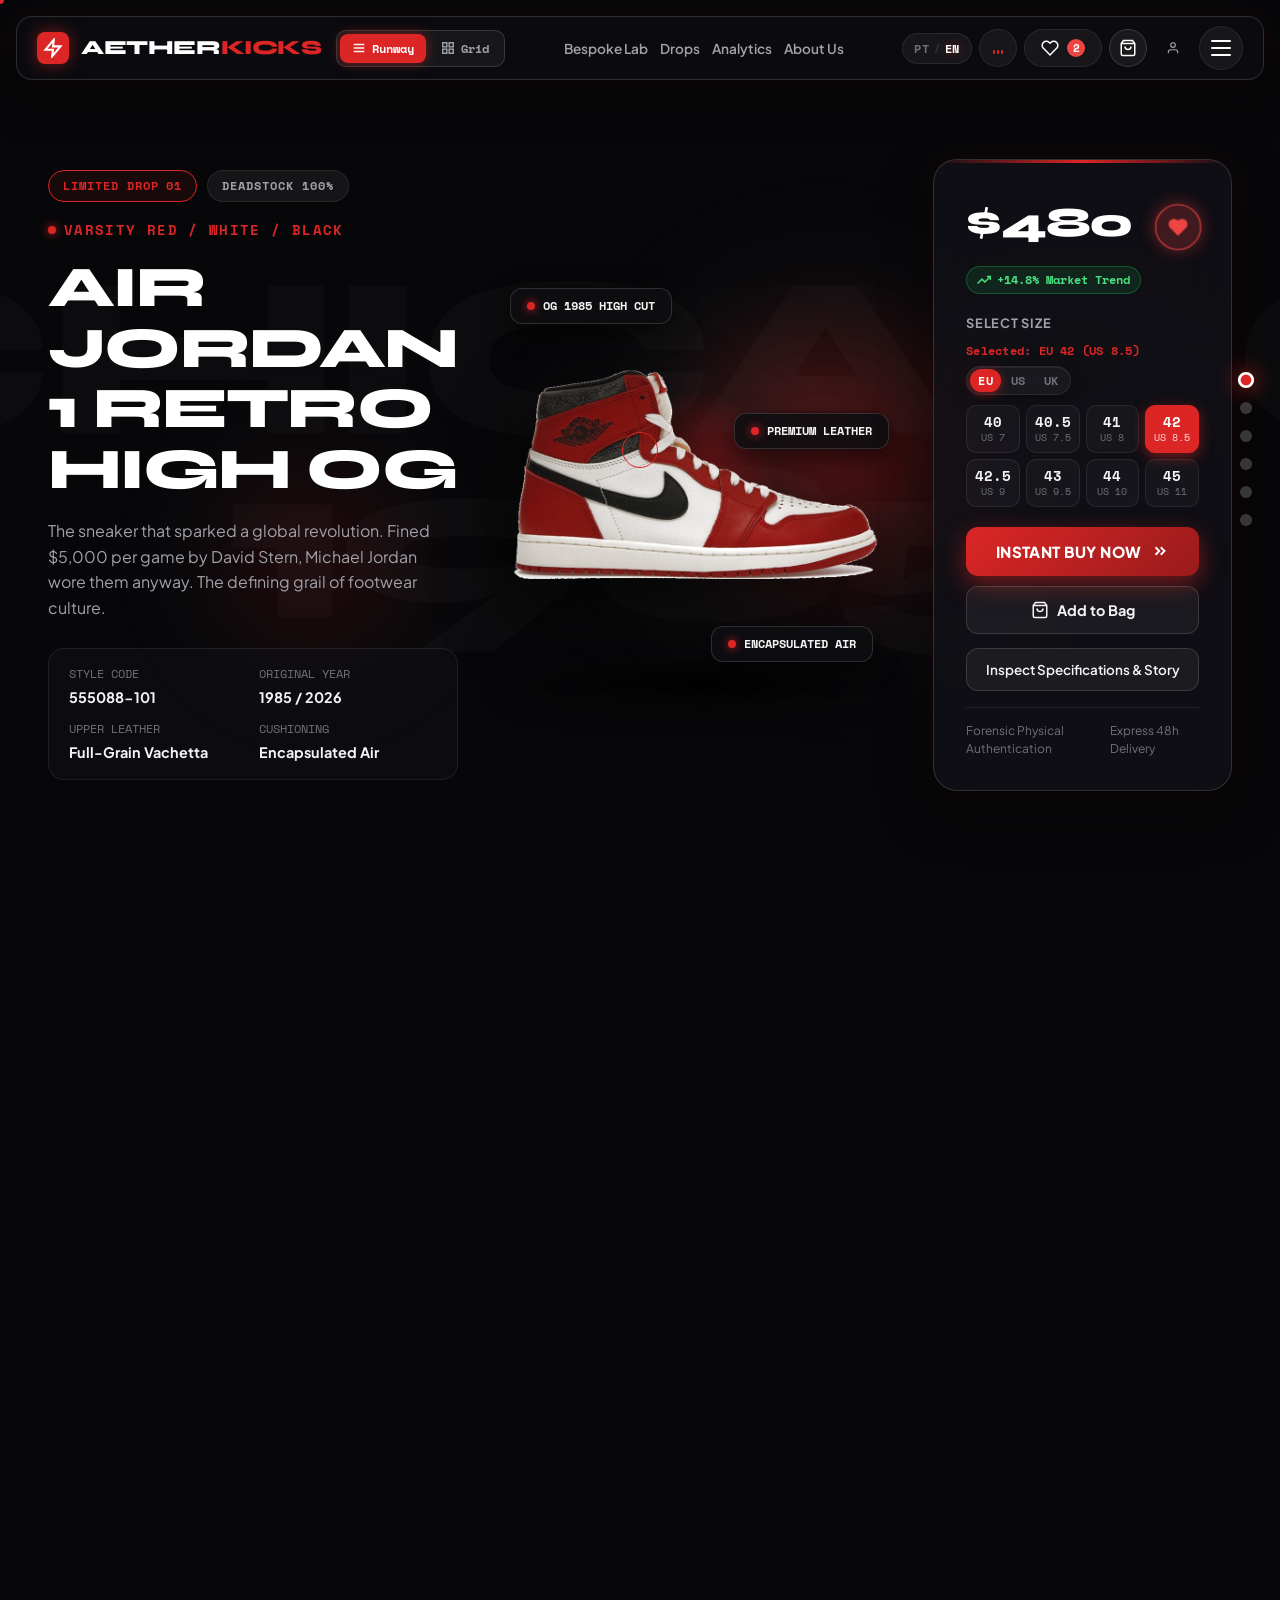
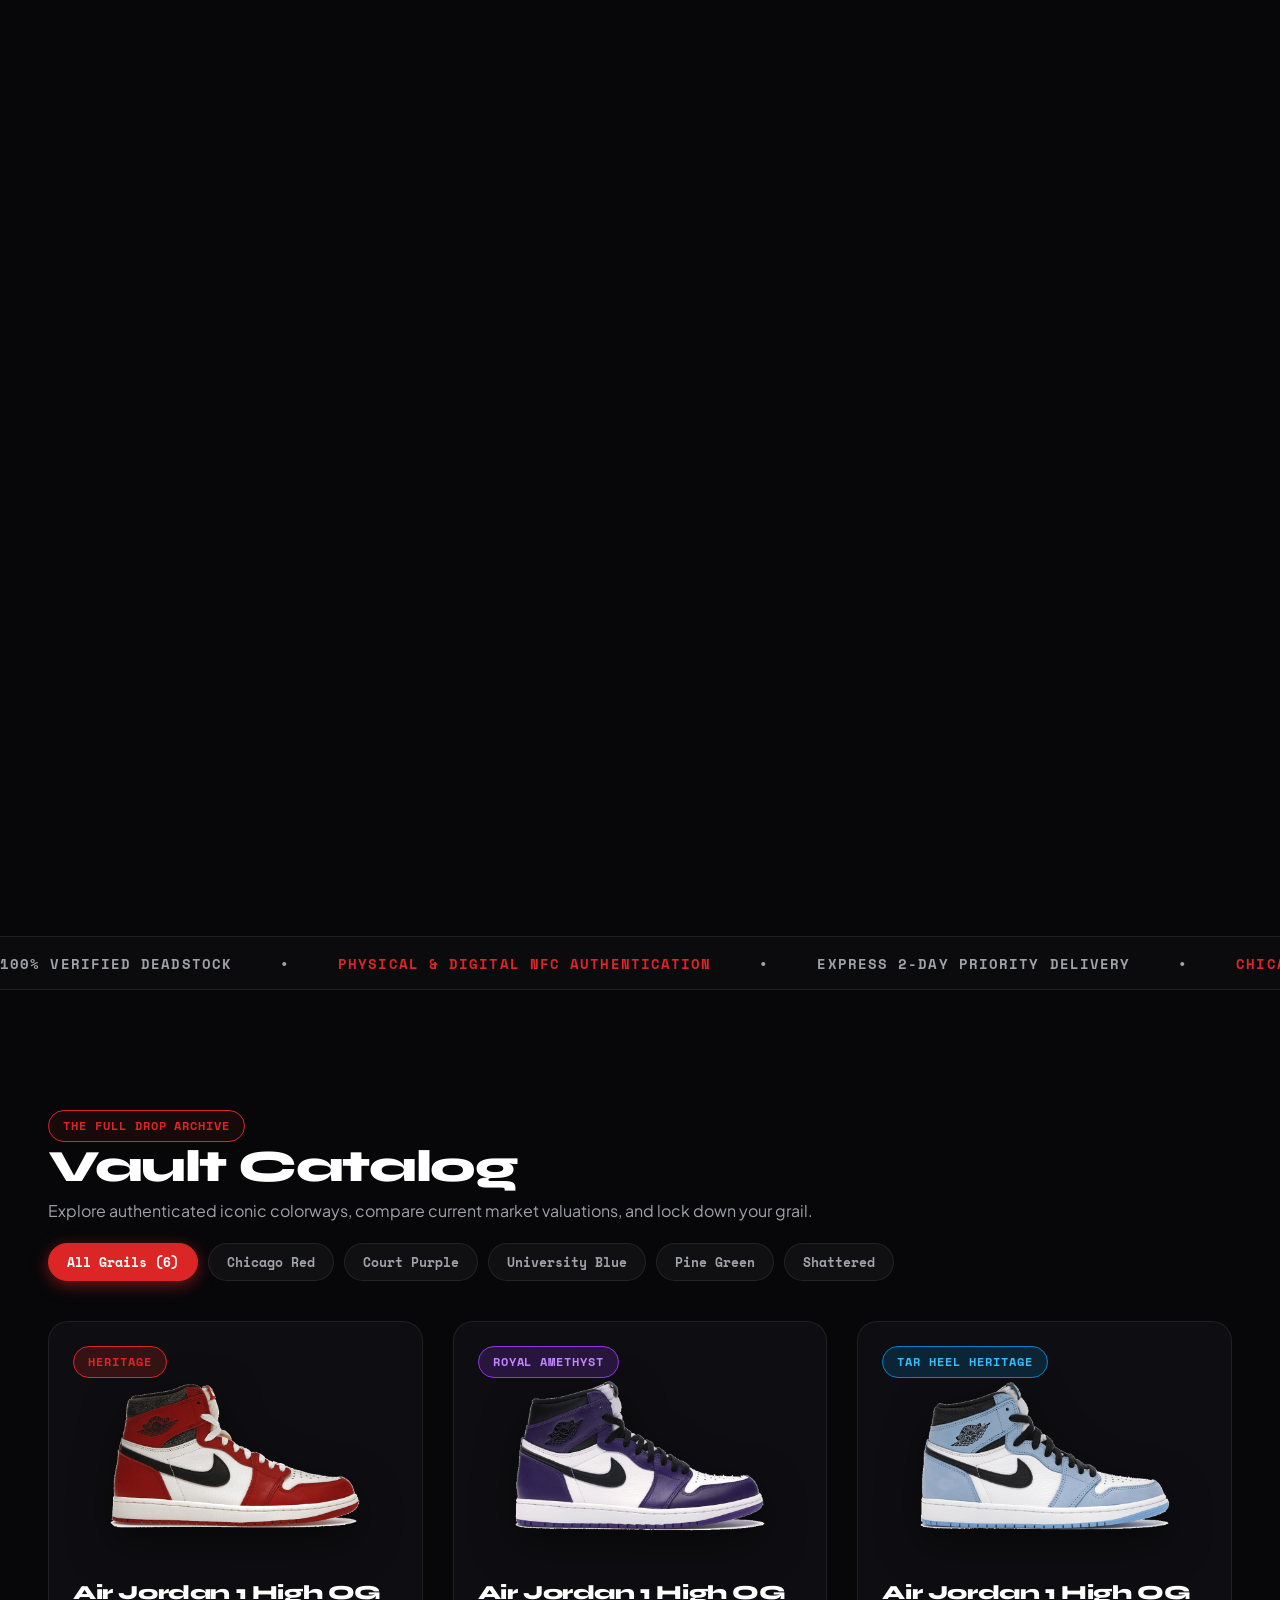
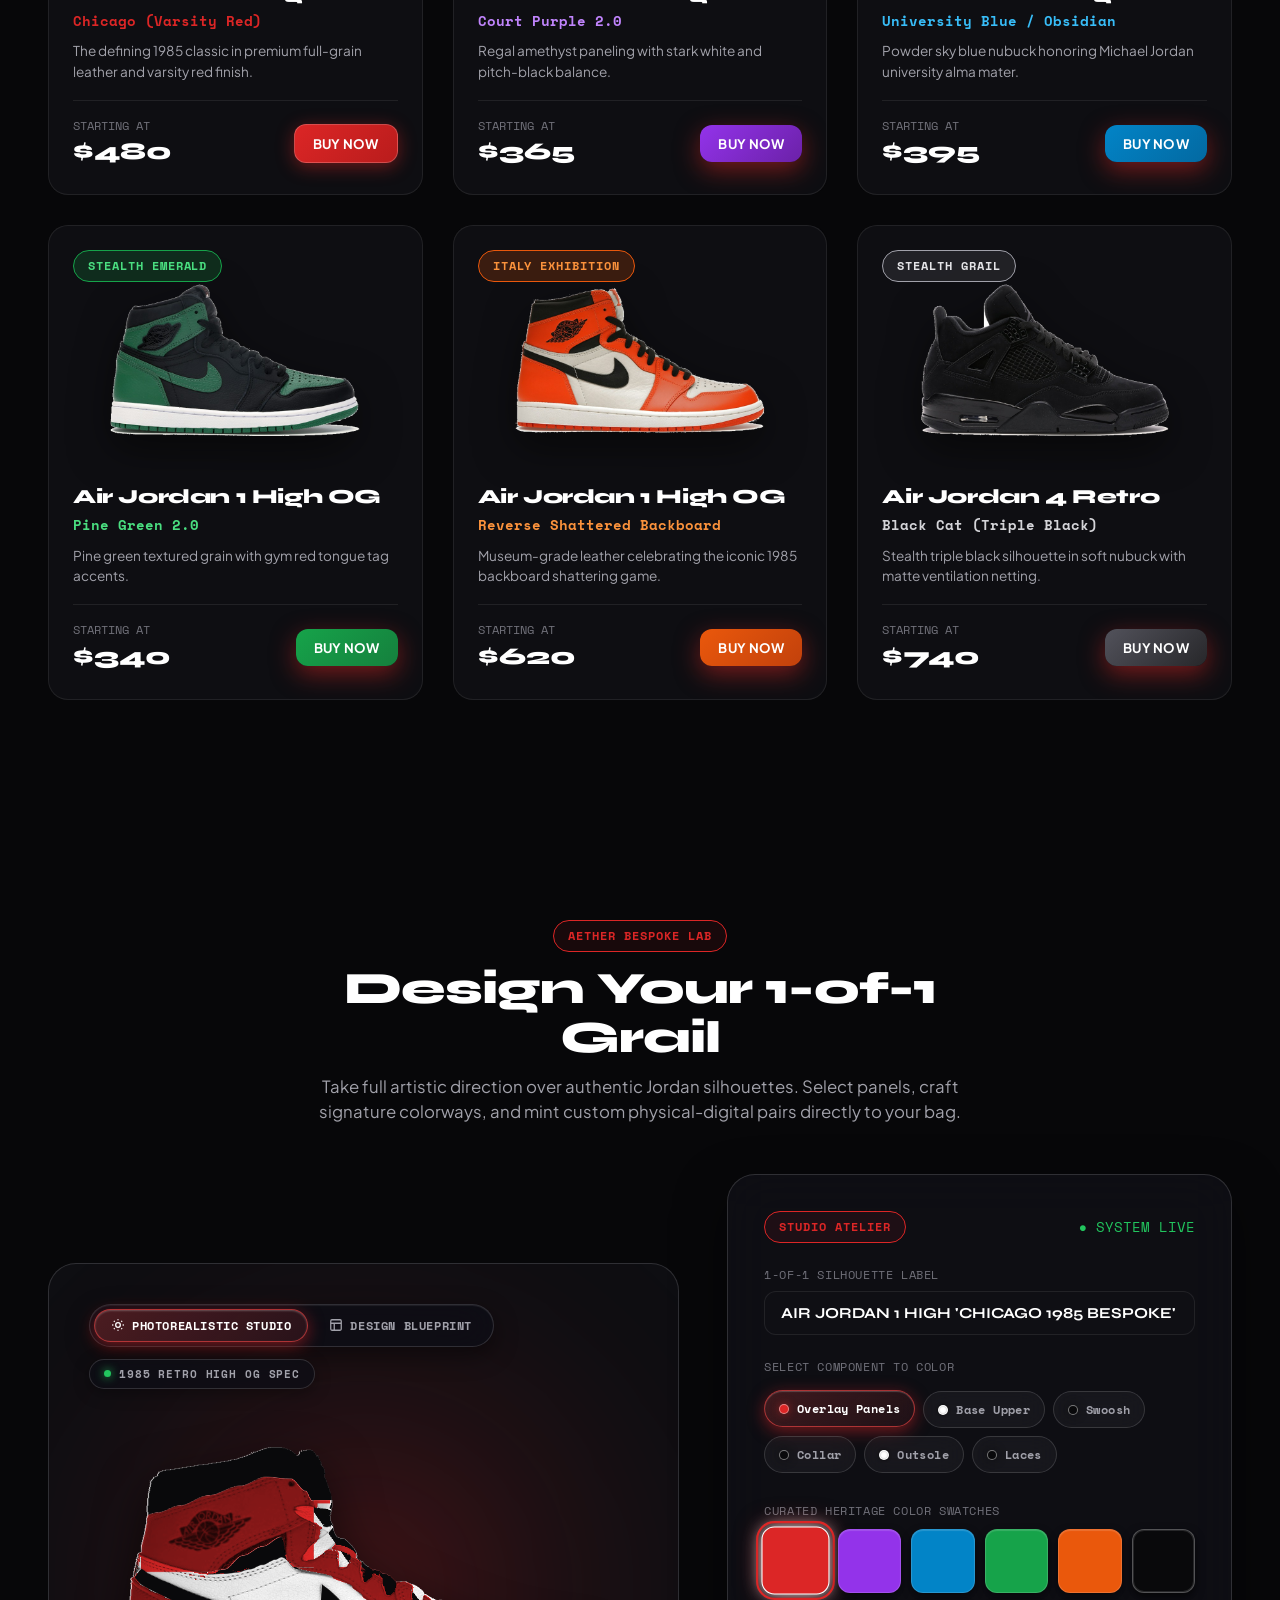
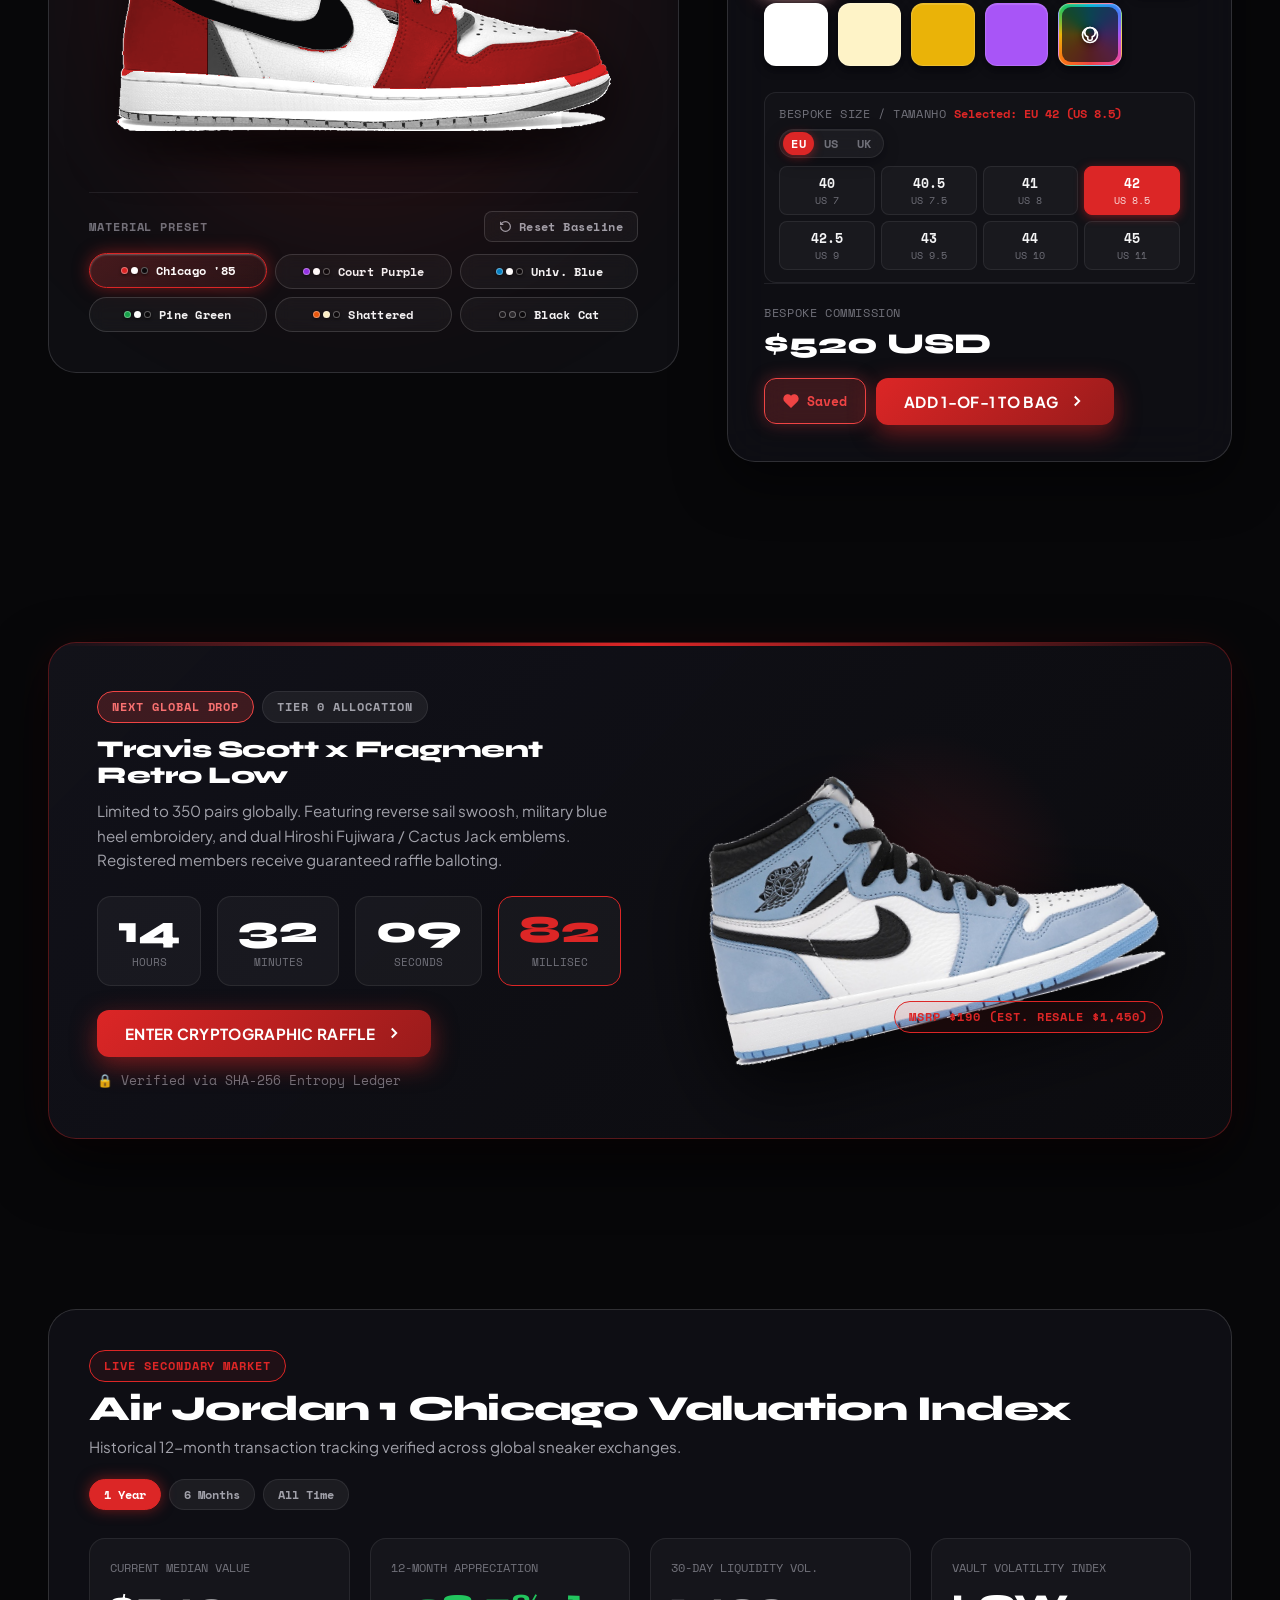
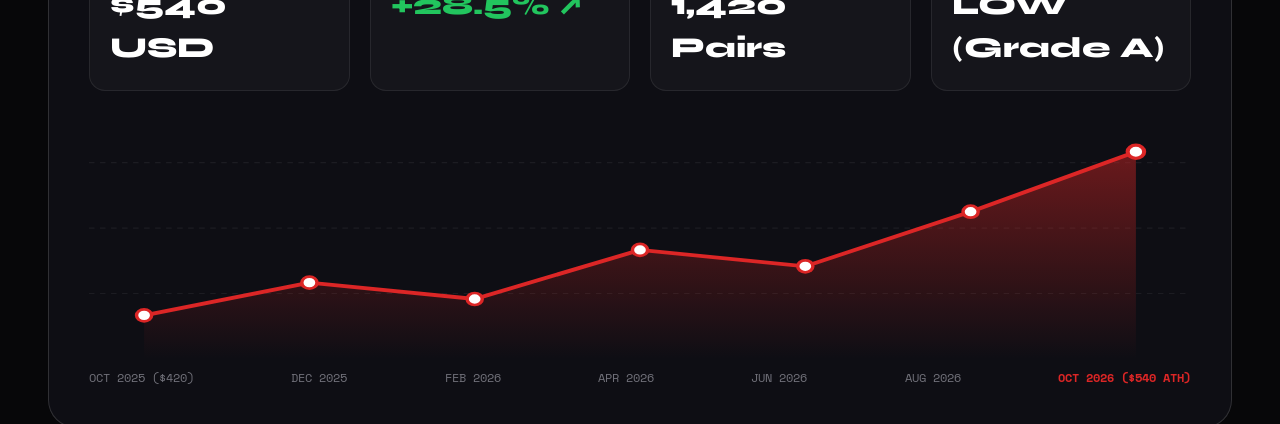
==== commit 1f2eb59d: "fix: resolve top bar overlap on window resize and achieve locked 60/120fps color transitions without" ====
--- a/index.html
+++ b/index.html
@@ -12,10 +12,32 @@
 </head>
 <body>
 
-  <!-- Ambient Dynamic Lighting Layer -->
+  <!-- Ambient Dynamic Lighting Layer (Decoupled GPU Composited Backdrops) -->
   <div class="ambient-glow-layer">
-    <div class="glow-orb-primary"></div>
-    <div class="glow-orb-secondary"></div>
+    <div class="glow-backdrop active" data-theme="chicago">
+      <div class="glow-orb-primary"></div>
+      <div class="glow-orb-secondary"></div>
+    </div>
+    <div class="glow-backdrop" data-theme="purple">
+      <div class="glow-orb-primary"></div>
+      <div class="glow-orb-secondary"></div>
+    </div>
+    <div class="glow-backdrop" data-theme="blue">
+      <div class="glow-orb-primary"></div>
+      <div class="glow-orb-secondary"></div>
+    </div>
+    <div class="glow-backdrop" data-theme="green">
+      <div class="glow-orb-primary"></div>
+      <div class="glow-orb-secondary"></div>
+    </div>
+    <div class="glow-backdrop" data-theme="orange">
+      <div class="glow-orb-primary"></div>
+      <div class="glow-orb-secondary"></div>
+    </div>
+    <div class="glow-backdrop" data-theme="shadow">
+      <div class="glow-orb-primary"></div>
+      <div class="glow-orb-secondary"></div>
+    </div>
   </div>
   <div class="noise-overlay"></div>
 
--- a/assets/css/global.css
+++ b/assets/css/global.css
@@ -43,7 +43,7 @@
 }
 
 :root {
-  /* Default Theme Variables (Dynamically altered by scroll/page) */
+  /* Default Theme Variables (Dynamically coordinated by active shoe section) */
   --theme-primary: #dc2626;
   --theme-secondary: #991b1b;
   --theme-glow: rgba(220, 38, 38, 0.45);
@@ -51,7 +51,6 @@
   --theme-surface-glow: rgba(220, 38, 38, 0.06);
   --theme-bg-base: #080608;
   --theme-card-border: rgba(220, 38, 38, 0.25);
-  transition: --theme-primary 0.35s ease, --theme-secondary 0.35s ease, --theme-glow 0.35s ease, --theme-glow-soft 0.35s ease, --theme-surface-glow 0.35s ease, --theme-card-border 0.35s ease, --theme-bg-base 0.35s ease;
   
   /* Constant Base Colors */
   --bg-dark: #070709;
@@ -88,6 +87,88 @@
                       box-shadow 0.7s cubic-bezier(0.16, 1, 0.3, 1);
 }
 
+/* ==========================================================================
+   SCOPED COLORWAY THEMES (ZERO DOM THRASHING & ZERO COMPOSITOR STUTTER)
+   ========================================================================== */
+[data-active-theme="chicago"] {
+  --theme-primary: #dc2626;
+  --theme-secondary: #991b1b;
+  --theme-glow: rgba(220, 38, 38, 0.45);
+  --theme-glow-soft: rgba(220, 38, 38, 0.15);
+  --theme-surface-glow: rgba(220, 38, 38, 0.06);
+  --theme-card-border: rgba(220, 38, 38, 0.25);
+  --theme-bg-base: #0c0508;
+}
+
+[data-active-theme="purple"] {
+  --theme-primary: #9333ea;
+  --theme-secondary: #6b21a8;
+  --theme-glow: rgba(147, 51, 234, 0.45);
+  --theme-glow-soft: rgba(147, 51, 234, 0.15);
+  --theme-surface-glow: rgba(147, 51, 234, 0.06);
+  --theme-card-border: rgba(147, 51, 234, 0.25);
+  --theme-bg-base: #090310;
+}
+
+[data-active-theme="blue"] {
+  --theme-primary: #0284c7;
+  --theme-secondary: #0369a1;
+  --theme-glow: rgba(2, 132, 199, 0.45);
+  --theme-glow-soft: rgba(2, 132, 199, 0.15);
+  --theme-surface-glow: rgba(2, 132, 199, 0.06);
+  --theme-card-border: rgba(2, 132, 199, 0.25);
+  --theme-bg-base: #030914;
+}
+
+[data-active-theme="green"] {
+  --theme-primary: #16a34a;
+  --theme-secondary: #15803d;
+  --theme-glow: rgba(22, 163, 74, 0.45);
+  --theme-glow-soft: rgba(22, 163, 74, 0.15);
+  --theme-surface-glow: rgba(22, 163, 74, 0.06);
+  --theme-card-border: rgba(22, 163, 74, 0.25);
+  --theme-bg-base: #030d06;
+}
+
+[data-active-theme="orange"] {
+  --theme-primary: #ea580c;
+  --theme-secondary: #c2410c;
+  --theme-glow: rgba(234, 88, 12, 0.45);
+  --theme-glow-soft: rgba(234, 88, 12, 0.15);
+  --theme-surface-glow: rgba(234, 88, 12, 0.06);
+  --theme-card-border: rgba(234, 88, 12, 0.25);
+  --theme-bg-base: #120702;
+}
+
+[data-active-theme="shadow"] {
+  --theme-primary: #a1a1aa;
+  --theme-secondary: #3f3f46;
+  --theme-glow: rgba(161, 161, 170, 0.4);
+  --theme-glow-soft: rgba(161, 161, 170, 0.14);
+  --theme-surface-glow: rgba(161, 161, 170, 0.05);
+  --theme-card-border: rgba(161, 161, 170, 0.25);
+  --theme-bg-base: #08080a;
+}
+
+/* UI Elements transition their visual properties smoothly on section theme change */
+.nav-brand span,
+.brand-icon,
+.btn-primary,
+.btn-secondary,
+.btn-icon,
+.badge-pill,
+.glass-panel,
+.form-input,
+.runway-dot,
+.stage-colorway-label,
+.stage-colorway-label::before,
+.sound-bar {
+  transition: color 0.5s cubic-bezier(0.16, 1, 0.3, 1),
+              background 0.5s cubic-bezier(0.16, 1, 0.3, 1),
+              border-color 0.5s cubic-bezier(0.16, 1, 0.3, 1),
+              box-shadow 0.5s cubic-bezier(0.16, 1, 0.3, 1);
+}
+
 /* Base Reset */
 *, *::before, *::after {
   box-sizing: border-box;
@@ -163,20 +244,76 @@
   outline: none;
 }
 
-/* Ambient Backdrop Glow Orbs - GPU Accelerated */
+/* Ambient Backdrop Glow Orbs - Decoupled GPU Accelerated */
 .ambient-glow-layer {
   position: fixed;
   inset: 0;
   pointer-events: none;
   z-index: 0;
   overflow: hidden;
-  opacity: 0.75;
-  transition: opacity 0.8s ease;
   transform: translateZ(0);
   -webkit-transform: translateZ(0);
   backface-visibility: hidden;
   -webkit-backface-visibility: hidden;
-  will-change: transform;
+  contain: strict;
+}
+
+.glow-backdrop {
+  position: absolute;
+  inset: 0;
+  opacity: 0;
+  transition: opacity 0.7s cubic-bezier(0.16, 1, 0.3, 1);
+  will-change: opacity;
+  transform: translateZ(0);
+  -webkit-transform: translateZ(0);
+  pointer-events: none;
+}
+
+.glow-backdrop.active {
+  opacity: 0.75;
+}
+
+/* Static, permanently-cached GPU gradient textures per backdrop */
+.glow-backdrop[data-theme="chicago"] .glow-orb-primary {
+  background: radial-gradient(circle, rgba(220, 38, 38, 0.5) 0%, rgba(255, 255, 255, 0.02) 40%, transparent 70%);
+}
+.glow-backdrop[data-theme="chicago"] .glow-orb-secondary {
+  background: radial-gradient(circle, rgba(220, 38, 38, 0.18) 0%, rgba(255, 255, 255, 0.01) 40%, transparent 70%);
+}
+
+.glow-backdrop[data-theme="purple"] .glow-orb-primary {
+  background: radial-gradient(circle, rgba(147, 51, 234, 0.5) 0%, rgba(255, 255, 255, 0.02) 40%, transparent 70%);
+}
+.glow-backdrop[data-theme="purple"] .glow-orb-secondary {
+  background: radial-gradient(circle, rgba(147, 51, 234, 0.18) 0%, rgba(255, 255, 255, 0.01) 40%, transparent 70%);
+}
+
+.glow-backdrop[data-theme="blue"] .glow-orb-primary {
+  background: radial-gradient(circle, rgba(2, 132, 199, 0.5) 0%, rgba(255, 255, 255, 0.02) 40%, transparent 70%);
+}
+.glow-backdrop[data-theme="blue"] .glow-orb-secondary {
+  background: radial-gradient(circle, rgba(2, 132, 199, 0.18) 0%, rgba(255, 255, 255, 0.01) 40%, transparent 70%);
+}
+
+.glow-backdrop[data-theme="green"] .glow-orb-primary {
+  background: radial-gradient(circle, rgba(22, 163, 74, 0.5) 0%, rgba(255, 255, 255, 0.02) 40%, transparent 70%);
+}
+.glow-backdrop[data-theme="green"] .glow-orb-secondary {
+  background: radial-gradient(circle, rgba(22, 163, 74, 0.18) 0%, rgba(255, 255, 255, 0.01) 40%, transparent 70%);
+}
+
+.glow-backdrop[data-theme="orange"] .glow-orb-primary {
+  background: radial-gradient(circle, rgba(234, 88, 12, 0.5) 0%, rgba(255, 255, 255, 0.02) 40%, transparent 70%);
+}
+.glow-backdrop[data-theme="orange"] .glow-orb-secondary {
+  background: radial-gradient(circle, rgba(234, 88, 12, 0.18) 0%, rgba(255, 255, 255, 0.01) 40%, transparent 70%);
+}
+
+.glow-backdrop[data-theme="shadow"] .glow-orb-primary {
+  background: radial-gradient(circle, rgba(161, 161, 170, 0.45) 0%, rgba(255, 255, 255, 0.02) 40%, transparent 70%);
+}
+.glow-backdrop[data-theme="shadow"] .glow-orb-secondary {
+  background: radial-gradient(circle, rgba(161, 161, 170, 0.16) 0%, rgba(255, 255, 255, 0.01) 40%, transparent 70%);
 }
 
 .glow-orb-primary {
@@ -253,8 +390,12 @@
   .glow-orb-secondary {
     width: 320px !important;
     height: 320px !important;
-    filter: blur(40px) !important;
-    -webkit-filter: blur(40px) !important;
+    filter: blur(28px) !important;
+    -webkit-filter: blur(28px) !important;
+    opacity: 0.55 !important;
+  }
+
+  .glow-backdrop.active {
     opacity: 0.55 !important;
   }
 
--- a/assets/css/store.css
+++ b/assets/css/store.css
@@ -130,6 +130,8 @@
   padding: 0;
   flex-shrink: 1;
   min-width: 0;
+  max-width: 100%;
+  overflow: hidden;
   white-space: nowrap;
 }
 
@@ -169,6 +171,7 @@
   gap: 8px;
   flex-shrink: 0;
   white-space: nowrap;
+  z-index: 2;
 }
 
 /* Audio Synthesizer Wave Button */
@@ -344,43 +347,9 @@
   filter: brightness(1.1);
 }
 
-/* Strict Responsive Navigation Breakpoints */
-@media (max-width: 1360px) {
-  .nav-links {
-    gap: 12px;
-  }
-  .nav-actions {
-    gap: 6px;
-  }
-}
-
-@media (max-width: 1260px) {
-  .nav-links {
-    display: none !important;
-  }
-}
-
-@media (max-width: 1080px) {
-  .store-nav {
-    padding: 0 14px;
-    gap: 10px;
-  }
-
-  .nav-brand {
-    font-size: 1.15rem;
-    gap: 8px;
-  }
-
-  .brand-icon {
-    width: 28px;
-    height: 28px;
-  }
-
-  .nav-actions {
-    gap: 8px;
-  }
-
-  /* Collapse button text to sleek luxury icon pills at 1080px */
+/* Strict Responsive Navigation Breakpoints (Zero Element Overlap Guarantee) */
+@media (max-width: 1400px) {
+  /* Collapse text labels in right actions to sleek luxury icon pills before nav-links can crowd */
   #btn-sound-toggle > span,
   .btn-sound-toggle > span,
   .btn-nav-wishlist > span:not(.wishlist-badge-count),
@@ -400,6 +369,40 @@
     display: inline-flex;
     align-items: center;
     justify-content: center;
+  }
+
+  .nav-links {
+    gap: 12px;
+  }
+  .nav-actions {
+    gap: 7px;
+  }
+}
+
+@media (max-width: 1220px) {
+  .nav-links {
+    display: none !important;
+  }
+}
+
+@media (max-width: 1080px) {
+  .store-nav {
+    padding: 0 14px;
+    gap: 10px;
+  }
+
+  .nav-brand {
+    font-size: 1.15rem;
+    gap: 8px;
+  }
+
+  .brand-icon {
+    width: 28px;
+    height: 28px;
+  }
+
+  .nav-actions {
+    gap: 8px;
   }
 
   .btn-hamburger,
@@ -821,6 +824,8 @@
   -webkit-transform: translateZ(0);
   backface-visibility: hidden;
   -webkit-backface-visibility: hidden;
+  content-visibility: auto;
+  contain-intrinsic-size: 100vh;
 }
 
 /* Giant Watermark Typography in Background of Each Section */
@@ -947,7 +952,7 @@
   perspective: 1400px;
 }
 
-/* Floating Aura Halo */
+/* Floating Aura Halo - Scoped & Hardware-Cached Gradient Falloff */
 .shoe-runway-halo {
   position: absolute;
   top: 50%;
@@ -956,12 +961,30 @@
   width: 480px;
   height: 480px;
   border-radius: 50%;
-  background: radial-gradient(circle, var(--theme-glow) 0%, transparent 70%);
-  filter: blur(75px);
+  background: radial-gradient(circle, var(--section-glow, var(--theme-glow)) 0%, rgba(255, 255, 255, 0.02) 25%, transparent 68%);
   z-index: 2;
   pointer-events: none;
   animation: haloPulse 6s ease-in-out infinite alternate;
   will-change: transform;
+}
+
+.runway-section[data-theme="chicago"] .shoe-runway-halo {
+  --section-glow: rgba(220, 38, 38, 0.55);
+}
+.runway-section[data-theme="purple"] .shoe-runway-halo {
+  --section-glow: rgba(147, 51, 234, 0.55);
+}
+.runway-section[data-theme="blue"] .shoe-runway-halo {
+  --section-glow: rgba(2, 132, 199, 0.55);
+}
+.runway-section[data-theme="green"] .shoe-runway-halo {
+  --section-glow: rgba(22, 163, 74, 0.55);
+}
+.runway-section[data-theme="orange"] .shoe-runway-halo {
+  --section-glow: rgba(234, 88, 12, 0.55);
+}
+.runway-section[data-theme="shadow"] .shoe-runway-halo {
+  --section-glow: rgba(161, 161, 170, 0.45);
 }
 
 @keyframes haloPulse {
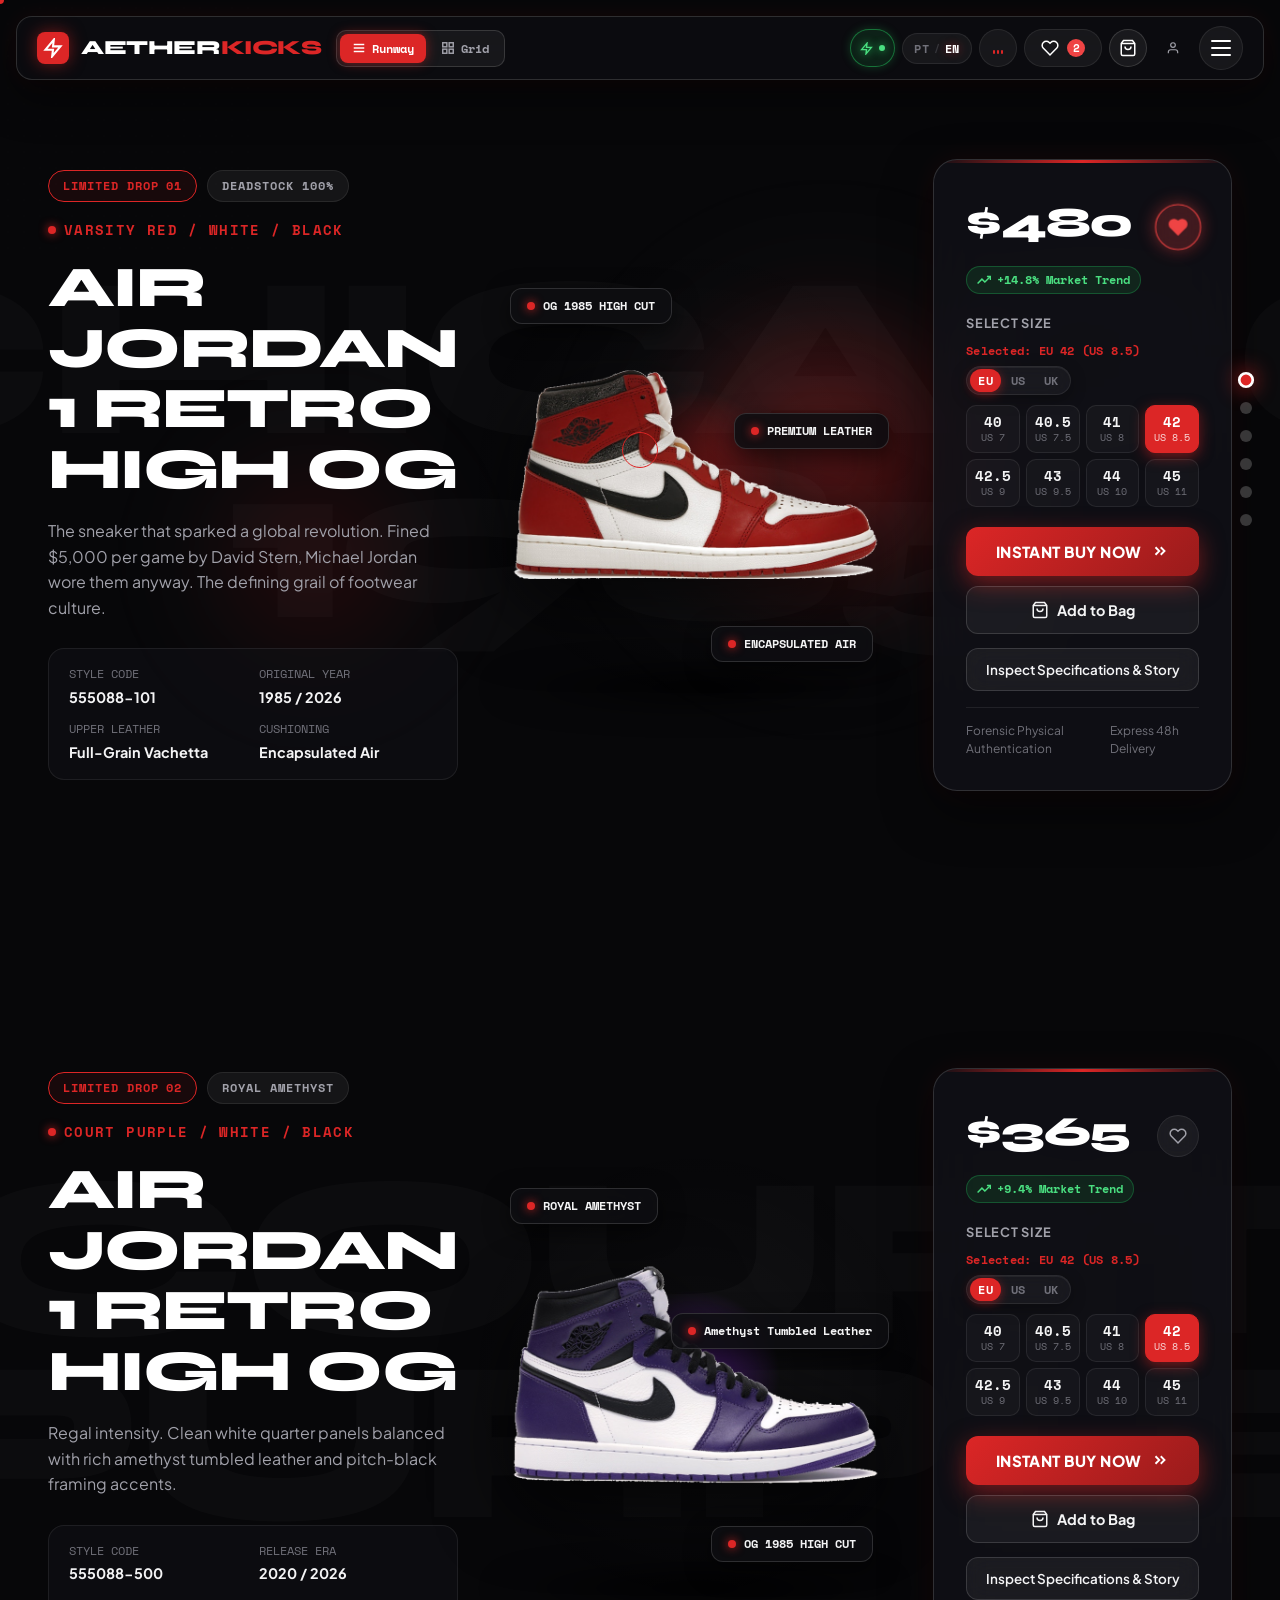
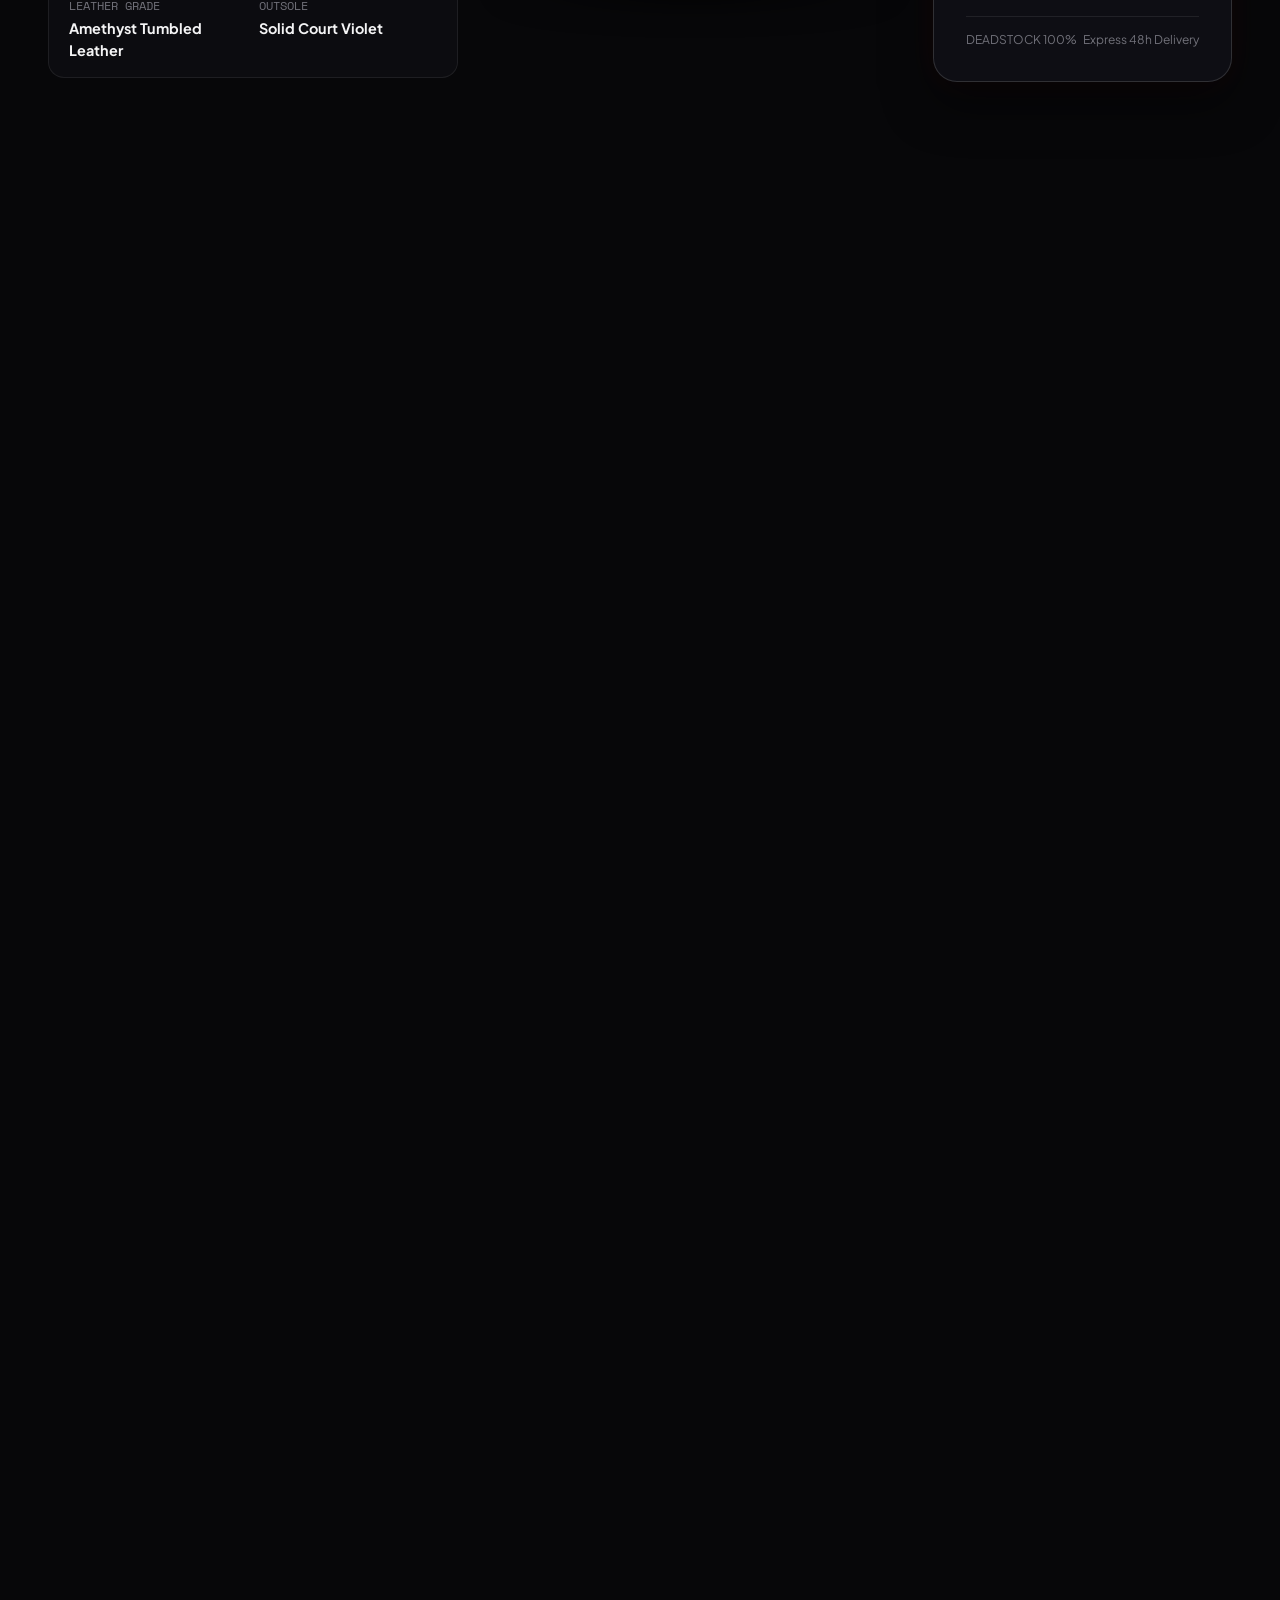
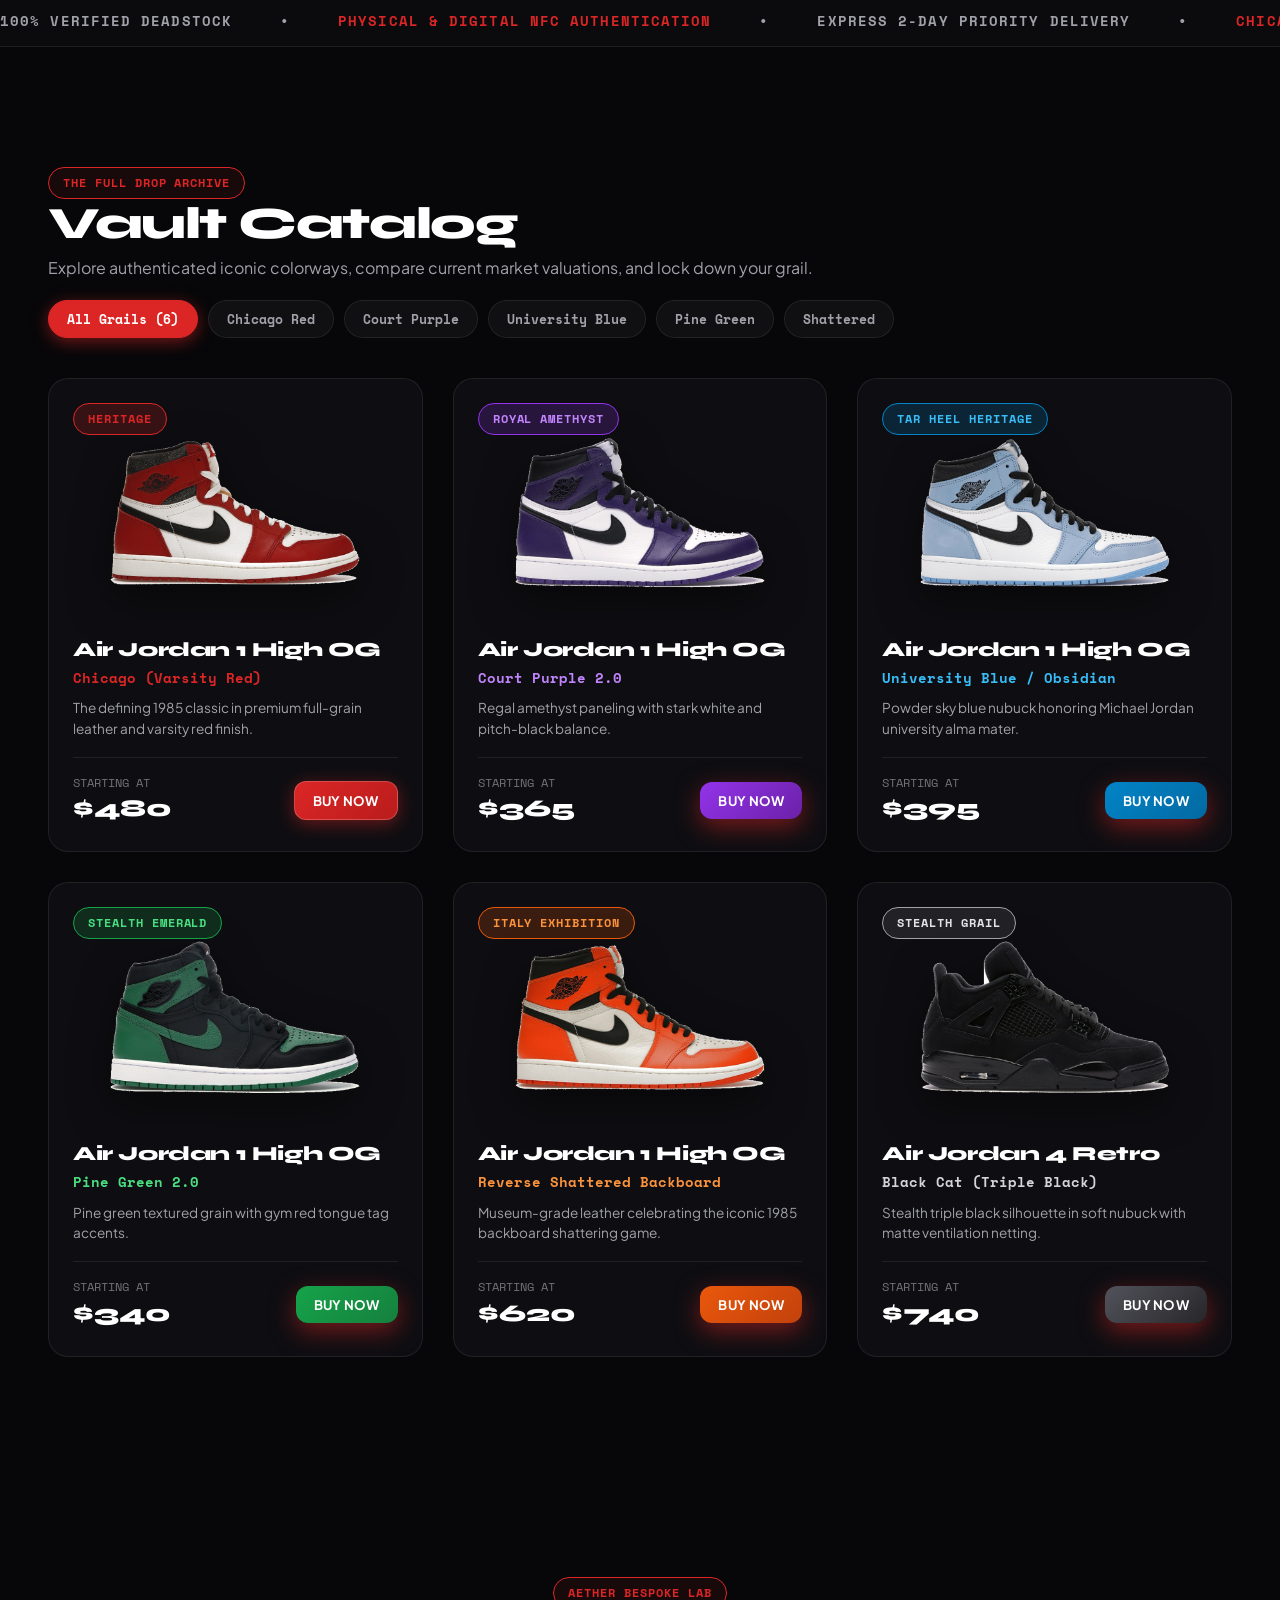
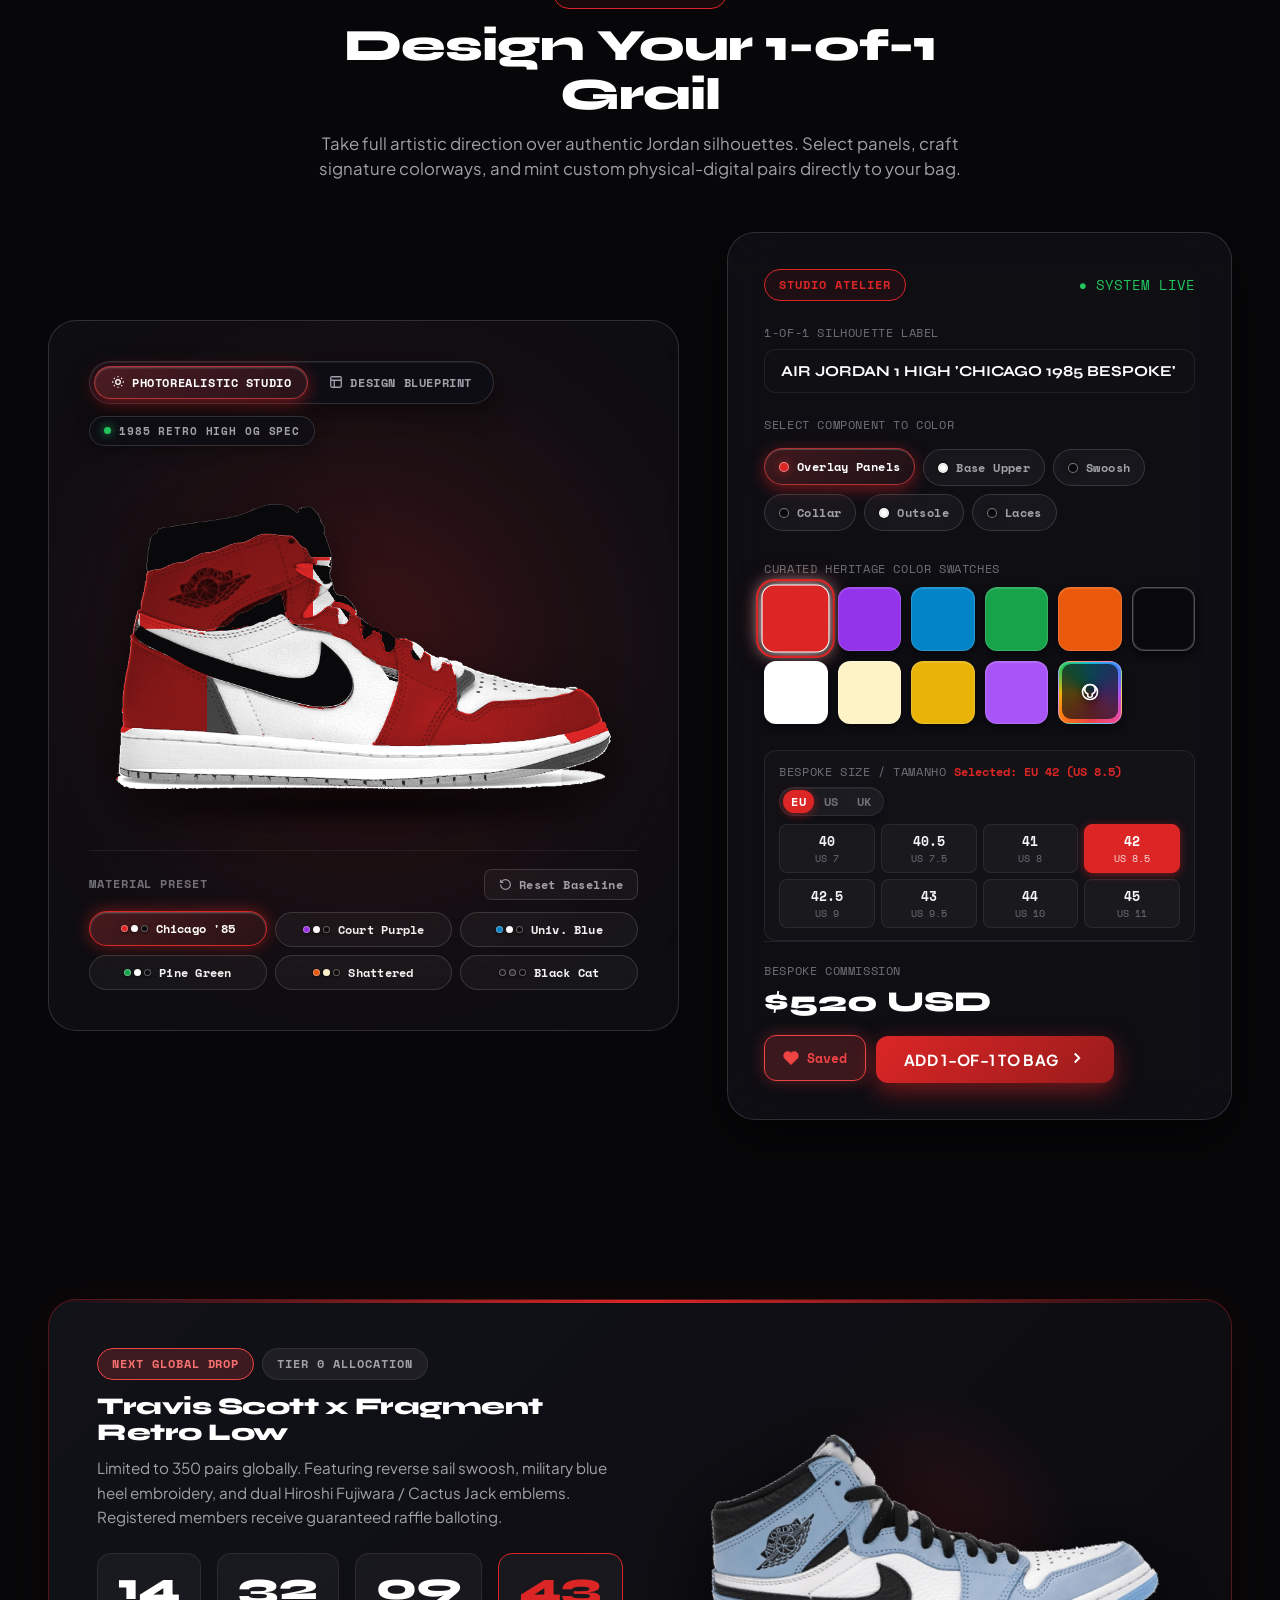
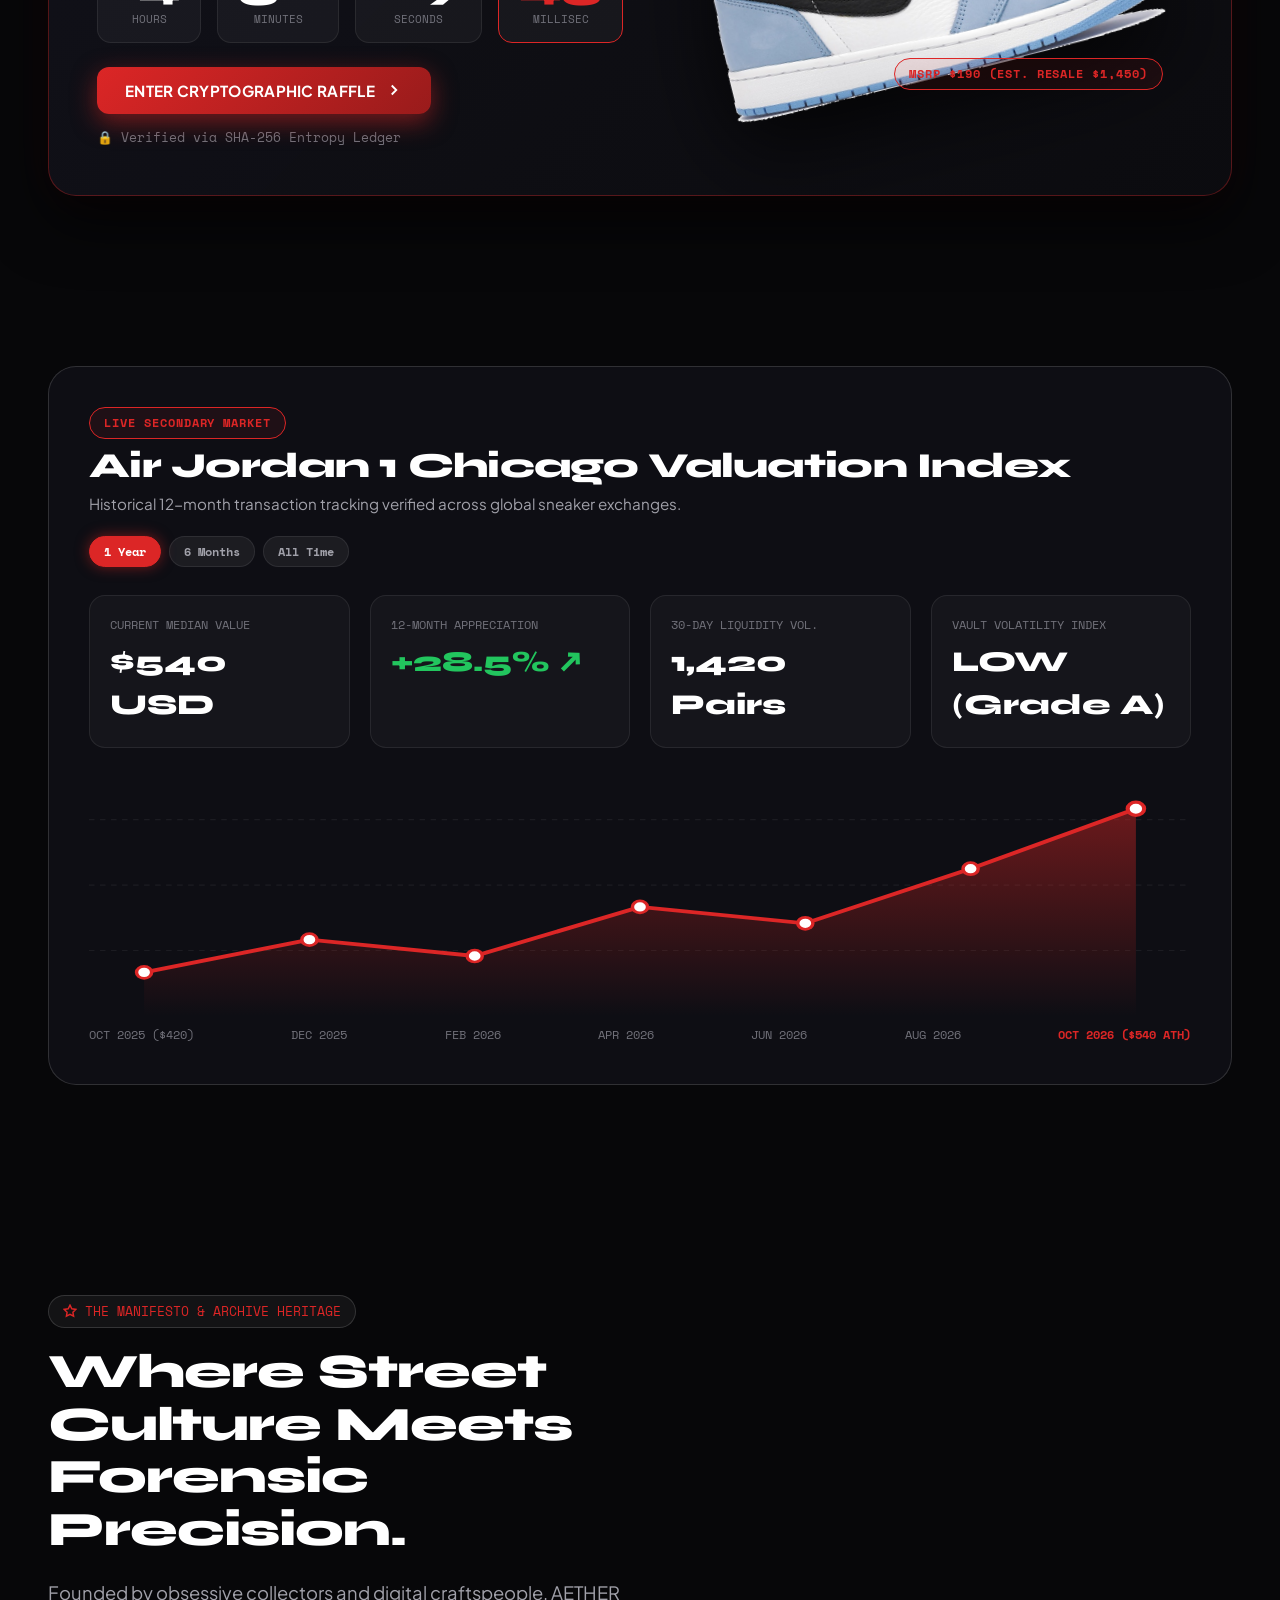
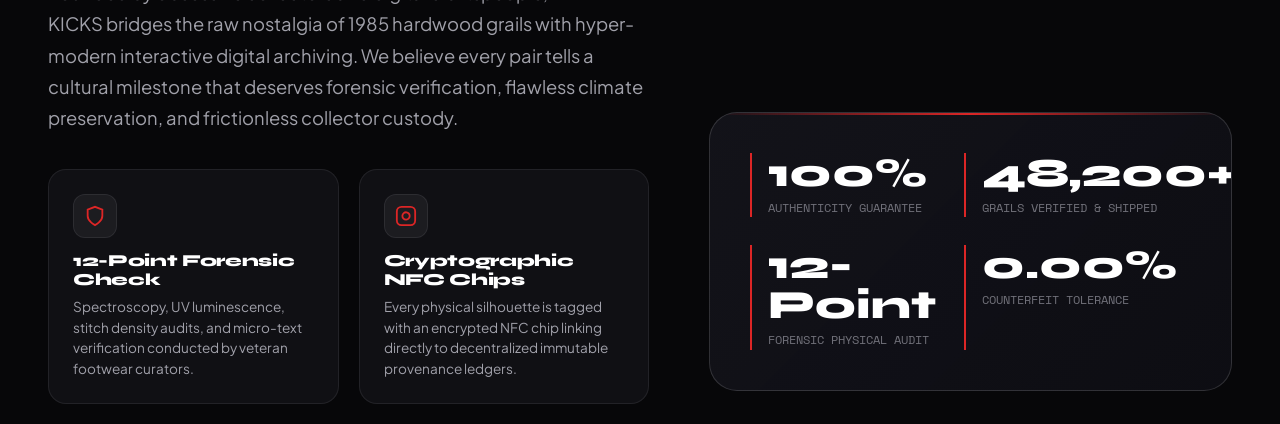
==== commit 999b7800: "feat: add performance mode toggle (default ON), remove nav links text from top bar, and enable conti" ====
--- a/index.html
+++ b/index.html
@@ -68,16 +68,15 @@
       </div>
     </div>
 
-    <!-- Desktop Navigation Links (hidden on compact screens) -->
-    <ul class="nav-links">
-      <li><a href="#customizer-lab" class="nav-link" data-i18n="nav_lab">Bespoke Lab</a></li>
-      <li><a href="#hype-drops" class="nav-link" data-i18n="nav_drops">Drops</a></li>
-      <li><a href="#market-analytics" class="nav-link" data-i18n="nav_analytics">Analytics</a></li>
-      <li><a href="about.html" class="nav-link" data-i18n="nav_about">About Us</a></li>
-    </ul>
-
     <!-- Right Header Actions -->
     <div class="nav-actions">
+      <!-- Luxury Performance Mode Switcher -->
+      <button id="btn-perf-toggle" class="btn-perf-toggle active" onclick="window.togglePerformanceMode ? window.togglePerformanceMode() : null" title="Modo Desempenho / Performance Mode" aria-label="Toggle Performance Mode">
+        <svg class="perf-icon" width="13" height="13" viewBox="0 0 24 24" fill="none" stroke="currentColor" stroke-width="2.5"><polygon points="13 2 3 14 12 14 11 22 21 10 12 10 13 2"/></svg>
+        <span class="perf-text" data-i18n="nav_perf_on">PERF: ON</span>
+        <span class="perf-indicator-dot"></span>
+      </button>
+
       <!-- Luxury Bilingual Language Switcher -->
       <button id="btn-lang-toggle" class="btn-lang-toggle" onclick="window.i18n ? window.i18n.toggleLanguage() : null" title="Mudar Idioma / Switch Language" aria-label="Switch Language">
         <span class="lang-code active" data-lang="pt">PT</span>
@@ -161,6 +160,16 @@
         <span class="lang-code active" data-lang="pt">PT</span>
         <span class="lang-divider">/</span>
         <span class="lang-code" data-lang="en">EN</span>
+      </button>
+    </div>
+
+    <!-- Performance Mode Switcher inside Drawer -->
+    <div class="drawer-perf-box">
+      <div class="drawer-perf-label" data-i18n="drawer_perf_mode">Modo Desempenho / Performance</div>
+      <button id="drawer-btn-perf-toggle" class="btn-perf-toggle active" onclick="window.togglePerformanceMode ? window.togglePerformanceMode() : null" title="Alternar Modo Desempenho" aria-label="Toggle Performance Mode">
+        <svg class="perf-icon" width="13" height="13" viewBox="0 0 24 24" fill="none" stroke="currentColor" stroke-width="2.5"><polygon points="13 2 3 14 12 14 11 22 21 10 12 10 13 2"/></svg>
+        <span class="perf-text" data-i18n="nav_perf_on">PERF: ON</span>
+        <span class="perf-indicator-dot"></span>
       </button>
     </div>
 
--- a/assets/css/global.css
+++ b/assets/css/global.css
@@ -273,7 +273,23 @@
   opacity: 0.75;
 }
 
-/* Static, permanently-cached GPU gradient textures per backdrop */
+/* Continuous Dynamic Lighting in Ultra Mode (data-perf-mode="off") */
+html[data-perf-mode="off"] .glow-backdrop {
+  display: none !important;
+}
+html[data-perf-mode="off"] .glow-backdrop:first-child {
+  display: block !important;
+  opacity: 0.75 !important;
+  transition: none !important;
+}
+html[data-perf-mode="off"] .glow-backdrop .glow-orb-primary {
+  background: radial-gradient(circle, var(--theme-glow) 0%, rgba(255, 255, 255, 0.02) 40%, transparent 70%) !important;
+}
+html[data-perf-mode="off"] .glow-backdrop .glow-orb-secondary {
+  background: radial-gradient(circle, var(--theme-glow-soft) 0%, rgba(255, 255, 255, 0.01) 40%, transparent 70%) !important;
+}
+
+/* Static, permanently-cached GPU gradient textures per backdrop (Performance Mode ON) */
 .glow-backdrop[data-theme="chicago"] .glow-orb-primary {
   background: radial-gradient(circle, rgba(220, 38, 38, 0.5) 0%, rgba(255, 255, 255, 0.02) 40%, transparent 70%);
 }
--- a/assets/css/store.css
+++ b/assets/css/store.css
@@ -260,6 +260,89 @@
   margin: 0 1px;
 }
 
+/* Luxury Performance Mode Toggle Button */
+.btn-perf-toggle {
+  display: inline-flex;
+  align-items: center;
+  gap: 6px;
+  background: rgba(255, 255, 255, 0.05);
+  border: 1px solid var(--border-glass);
+  padding: 6px 11px;
+  border-radius: 999px;
+  color: var(--text-muted);
+  font-family: var(--font-mono);
+  font-size: 0.73rem;
+  font-weight: 700;
+  letter-spacing: 0.06em;
+  cursor: pointer;
+  transition: all var(--transition-fast);
+  white-space: nowrap;
+  user-select: none;
+  flex-shrink: 0;
+}
+
+.btn-perf-toggle:hover {
+  border-color: var(--border-glass-light);
+  background: rgba(255, 255, 255, 0.09);
+  color: var(--text-white);
+}
+
+.btn-perf-toggle.active {
+  border-color: rgba(34, 197, 94, 0.5);
+  background: rgba(34, 197, 94, 0.12);
+  color: #4ade80;
+  box-shadow: 0 0 10px rgba(34, 197, 94, 0.25);
+}
+
+.btn-perf-toggle:not(.active) {
+  border-color: rgba(168, 85, 247, 0.5);
+  background: rgba(168, 85, 247, 0.12);
+  color: #c084fc;
+  box-shadow: 0 0 10px rgba(168, 85, 247, 0.25);
+}
+
+.btn-perf-toggle .perf-icon {
+  flex-shrink: 0;
+  transition: transform var(--transition-fast);
+}
+
+.btn-perf-toggle.active .perf-icon {
+  stroke: #4ade80;
+  filter: drop-shadow(0 0 4px #22c55e);
+}
+
+.btn-perf-toggle:not(.active) .perf-icon {
+  stroke: #a855f7;
+  filter: drop-shadow(0 0 4px #9333ea);
+}
+
+.perf-indicator-dot {
+  width: 6px;
+  height: 6px;
+  border-radius: 50%;
+  background: #4ade80;
+  box-shadow: 0 0 8px #22c55e;
+  display: inline-block;
+  flex-shrink: 0;
+  animation: perfPulse 2s infinite ease-in-out;
+}
+
+.btn-perf-toggle:not(.active) .perf-indicator-dot {
+  background: #c084fc;
+  box-shadow: 0 0 8px #9333ea;
+  animation: ultraPulse 2s infinite ease-in-out;
+}
+
+@keyframes perfPulse {
+  0%, 100% { transform: scale(1); opacity: 1; }
+  50% { transform: scale(1.3); opacity: 0.65; }
+}
+
+@keyframes ultraPulse {
+  0%, 100% { transform: scale(1); opacity: 1; }
+  50% { transform: scale(1.3); opacity: 0.65; }
+}
+
 /* Nav Cart Button */
 .btn-nav-cart {
   position: relative;
@@ -354,14 +437,19 @@
   .btn-sound-toggle > span,
   .btn-nav-wishlist > span:not(.wishlist-badge-count),
   .btn-nav-cart > span:not(.cart-badge-count),
-  .btn-nav-login > span {
+  .btn-nav-login > span,
+  #btn-perf-toggle > span.perf-text,
+  .btn-perf-toggle > span.perf-text,
+  #btn-perf-toggle > span.perf-label,
+  .btn-perf-toggle > span.perf-label {
     display: none !important;
   }
 
   .btn-sound-toggle,
   .btn-nav-wishlist,
   .btn-nav-cart,
-  .btn-nav-login {
+  .btn-nav-login,
+  .btn-perf-toggle {
     min-width: 38px;
     height: 38px;
     padding: 0 9px;
@@ -417,7 +505,7 @@
 
 /* Breakpoint <= 900px (Addresses 700px - 900px):
    Keep ONLY essentials in top bar: Brand, Wishlist, Cart, Hamburger Toggle.
-   Non-essentials (Language Switcher, Sound Toggle, Profile, Presentation switcher)
+   Non-essentials (Language Switcher, Sound Toggle, Performance Mode, Profile, Presentation switcher)
    are moved to the luxury slide-out drawer connected to the hamburger button.
    Guarantees the hamburger NEVER disappears or clips between 700px and 900px. */
 @media (max-width: 900px) {
@@ -426,6 +514,8 @@
   .store-nav .btn-lang-toggle,
   .store-nav #btn-sound-toggle,
   .store-nav .btn-sound-toggle,
+  .store-nav #btn-perf-toggle,
+  .store-nav .btn-perf-toggle,
   .store-nav .nav-auth-group {
     display: none !important;
   }
@@ -3399,6 +3489,40 @@
   box-sizing: border-box;
 }
 
+/* Performance Mode Drawer Controls Box */
+.drawer-perf-box {
+  display: flex;
+  align-items: center;
+  justify-content: space-between;
+  padding: 10px 14px;
+  background: rgba(255, 255, 255, 0.03);
+  border: 1px solid var(--border-glass);
+  border-radius: 12px;
+  margin-bottom: 16px;
+  width: 100%;
+  box-sizing: border-box;
+  flex-shrink: 0;
+}
+
+.drawer-perf-label {
+  font-family: var(--font-mono);
+  font-size: 0.74rem;
+  font-weight: 700;
+  color: var(--text-secondary);
+  letter-spacing: 0.05em;
+  text-transform: uppercase;
+}
+
+.drawer-perf-box .btn-perf-toggle {
+  display: inline-flex !important;
+  padding: 6px 14px;
+  border-radius: 999px;
+  font-family: var(--font-mono);
+  font-size: 0.76rem;
+  cursor: pointer;
+  box-sizing: border-box;
+}
+
 .hamburger-menu-links {
   list-style: none;
   display: flex;
@@ -6918,13 +7042,15 @@
     font-size: 0.70rem !important;
   }
 
-  /* 6. Drawer Lang Box & Presentation Box harmonization */
-  .drawer-lang-box {
+  /* 6. Drawer Lang Box, Perf Box & Presentation Box harmonization */
+  .drawer-lang-box,
+  .drawer-perf-box {
     padding: 8px 10px !important;
     gap: 8px !important;
   }
 
-  .drawer-lang-label {
+  .drawer-lang-label,
+  .drawer-perf-label {
     font-size: 0.68rem !important;
   }
 
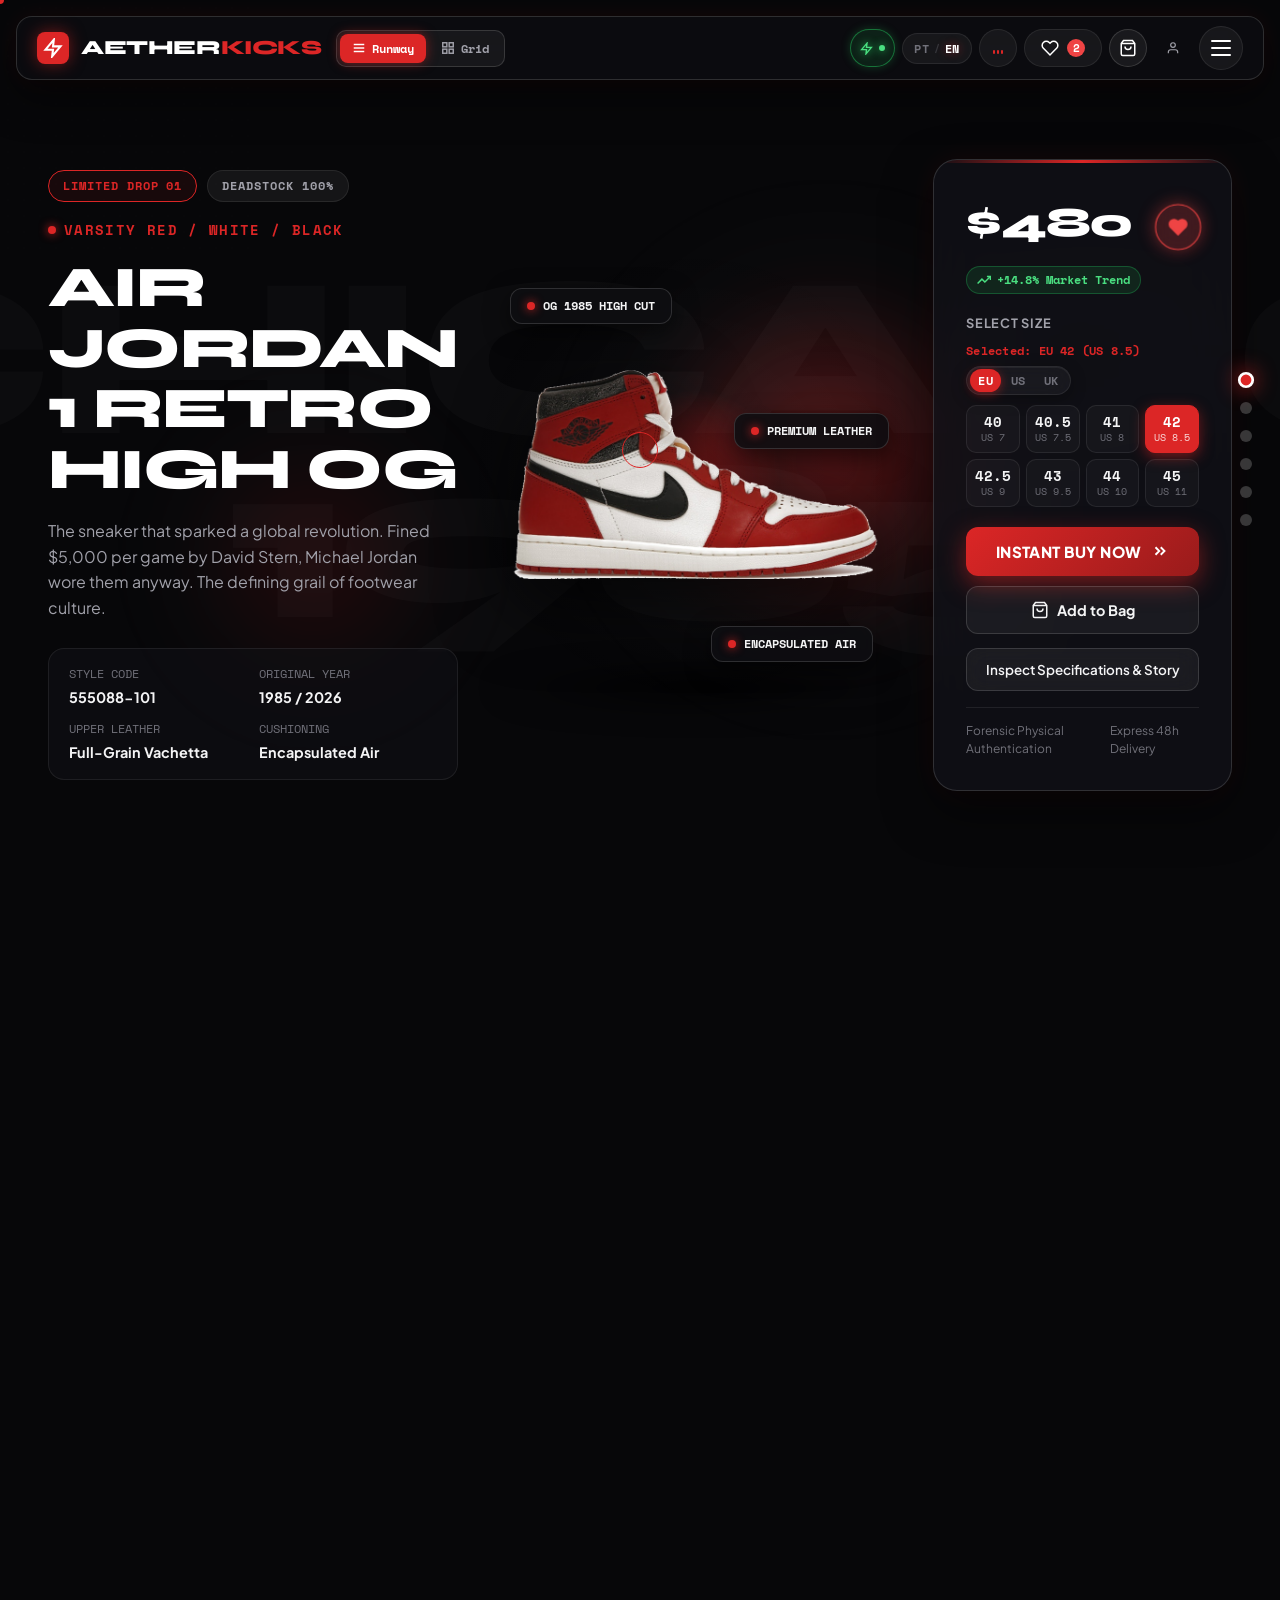
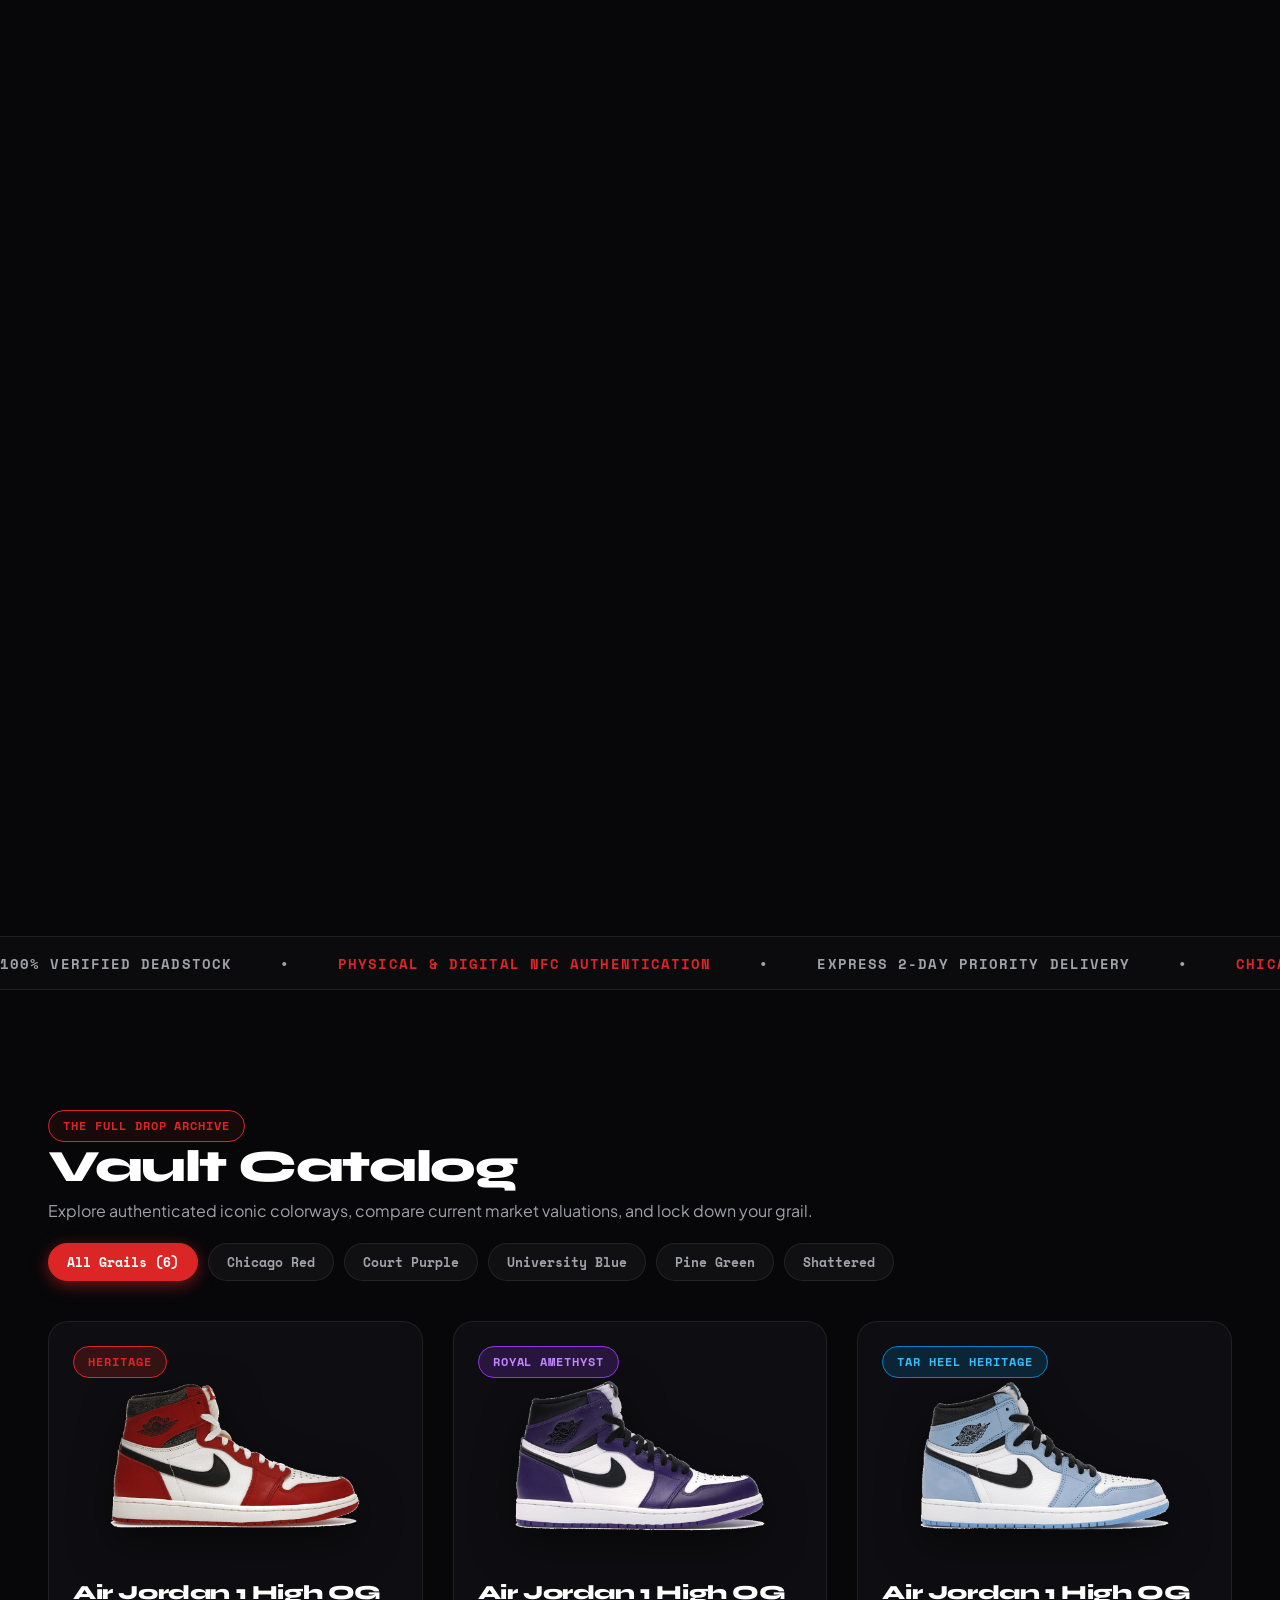
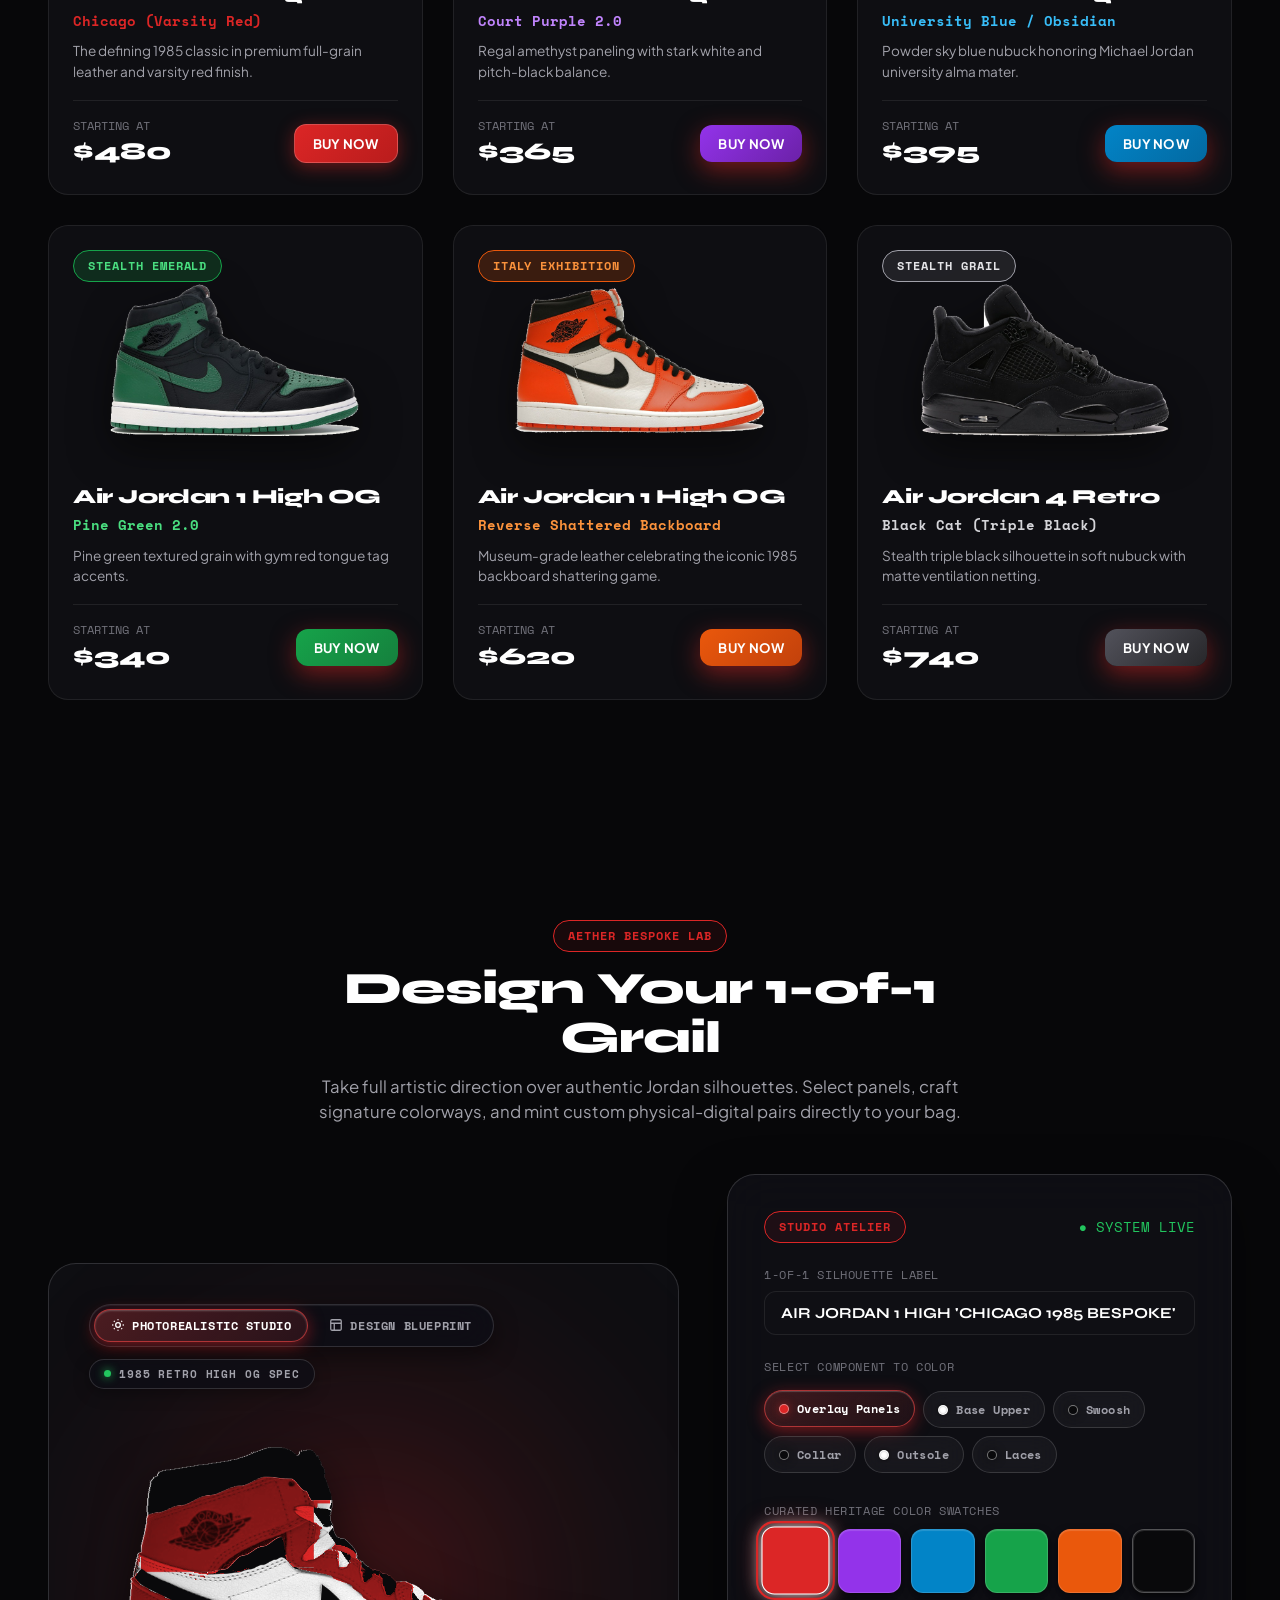
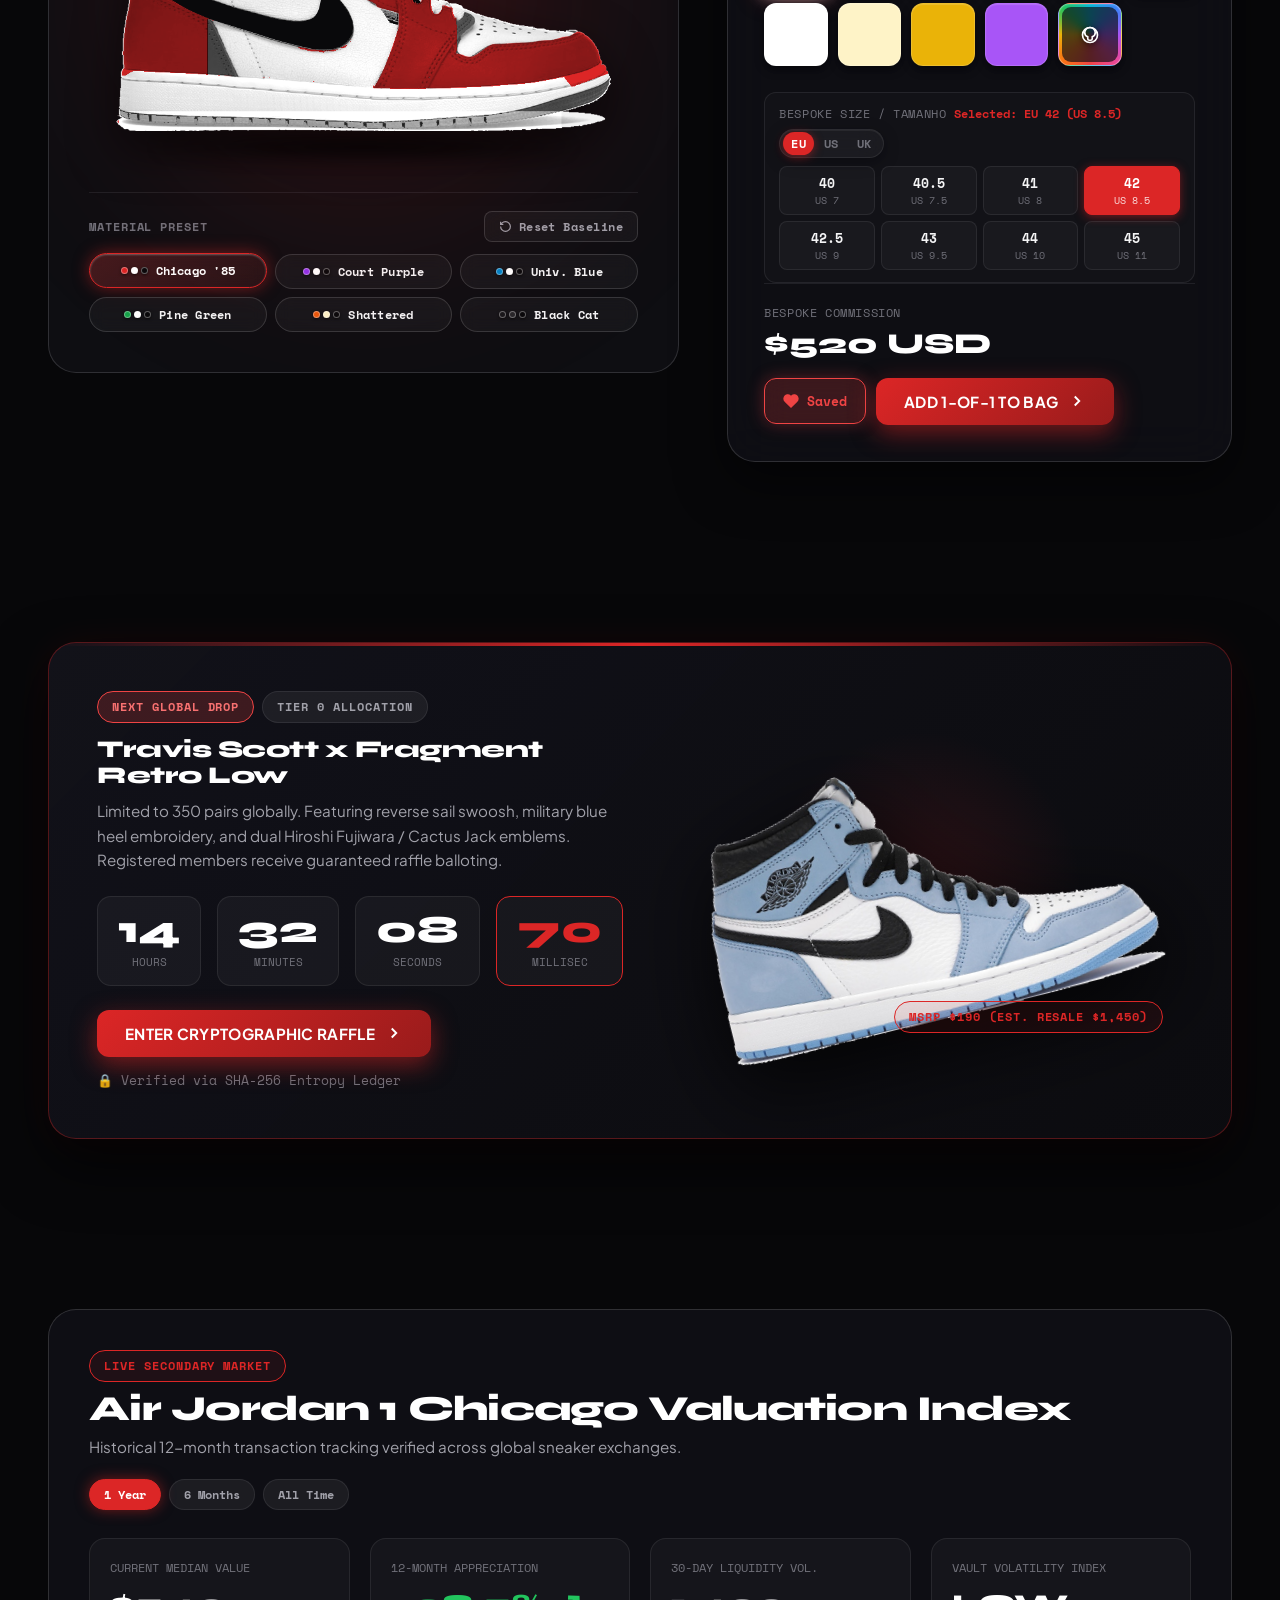
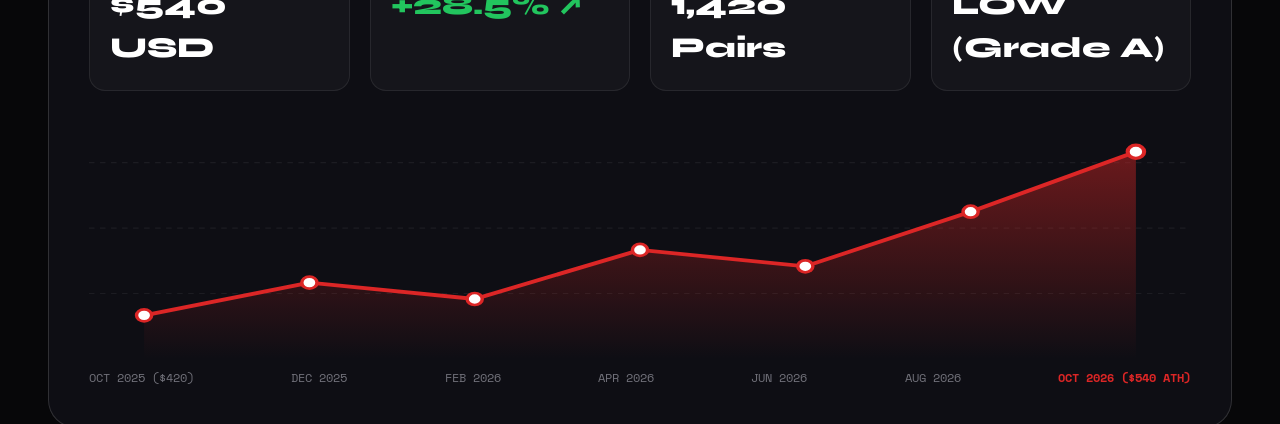
==== commit 27d70c18: "feat: restore original 795b7c7 buttery smooth color transitions in Perf Mode OFF, fix Grid Mode scro" ====
--- a/index.html
+++ b/index.html
@@ -135,18 +135,18 @@
         </div>
         <span>AETHER<span style="color: var(--theme-primary)">KICKS</span></span>
       </a>
-      <button type="button" class="btn-close-modal btn-close-hamburger" id="btn-close-hamburger" style="background: none; border: none; font-size: 1.4rem; color: #fff; cursor: pointer; padding: 4px 8px; border-radius: 8px;" aria-label="Close Navigation Menu" onclick="document.getElementById('btn-hamburger-toggle').click()">✕</button>
+      <button type="button" class="btn-close-modal btn-close-hamburger" id="btn-close-hamburger" style="background: none; border: none; font-size: 1.4rem; color: #fff; cursor: pointer; padding: 4px 8px; border-radius: 8px;" aria-label="Close Navigation Menu" onclick="if(window.closeHamburgerMenu) window.closeHamburgerMenu();">✕</button>
     </div>
 
     <!-- Presentation Mode Toggle inside Drawer -->
     <div class="drawer-presentation-box">
       <div class="drawer-presentation-label" data-i18n="presentation_mode">Presentation Mode</div>
       <div class="nav-view-switcher">
-        <button id="drawer-btn-runway" class="btn-view-opt active" onclick="setCatalogLayout('runway'); document.getElementById('btn-hamburger-toggle').click();">
+        <button id="drawer-btn-runway" class="btn-view-opt active" onclick="setCatalogLayout('runway'); if(window.closeHamburgerMenu) window.closeHamburgerMenu();">
           <svg width="14" height="14" viewBox="0 0 24 24" fill="none" stroke="currentColor" stroke-width="2.5"><line x1="3" y1="6" x2="21" y2="6"/><line x1="3" y1="12" x2="21" y2="12"/><line x1="3" y1="18" x2="21" y2="18"/></svg>
           <span data-i18n="nav_runway">Runway</span>
         </button>
-        <button id="drawer-btn-grid" class="btn-view-opt" onclick="setCatalogLayout('grid'); document.getElementById('btn-hamburger-toggle').click();">
+        <button id="drawer-btn-grid" class="btn-view-opt" onclick="setCatalogLayout('grid'); if(window.closeHamburgerMenu) window.closeHamburgerMenu();">
           <svg width="14" height="14" viewBox="0 0 24 24" fill="none" stroke="currentColor" stroke-width="2.5"><rect x="3" y="3" width="7" height="7"/><rect x="14" y="3" width="7" height="7"/><rect x="14" y="14" width="7" height="7"/><rect x="3" y="14" width="7" height="7"/></svg>
           <span data-i18n="nav_grid">Square Grid</span>
         </button>
@@ -170,6 +170,19 @@
         <svg class="perf-icon" width="13" height="13" viewBox="0 0 24 24" fill="none" stroke="currentColor" stroke-width="2.5"><polygon points="13 2 3 14 12 14 11 22 21 10 12 10 13 2"/></svg>
         <span class="perf-text" data-i18n="nav_perf_on">PERF: ON</span>
         <span class="perf-indicator-dot"></span>
+      </button>
+    </div>
+
+    <!-- Sound Atmosphere Switcher inside Drawer -->
+    <div class="drawer-perf-box">
+      <div class="drawer-perf-label" data-i18n="audio_atmosphere">Áudio Atmosférico</div>
+      <button id="drawer-btn-sound-toggle" class="btn-sound-toggle" title="Toggle Sound Feedback">
+        <div class="sound-bars">
+          <span class="sound-bar"></span>
+          <span class="sound-bar"></span>
+          <span class="sound-bar"></span>
+        </div>
+        <span data-i18n="nav_audio">AUDIO</span>
       </button>
     </div>
 
@@ -1857,7 +1870,7 @@
   </aside>
 
   <!-- Quick Buy / Product Inspector Modal -->
-  <div id="modal-backdrop" class="modal-backdrop" onclick="window.cartManager.closeBuyModal(); closeNFCModal();"></div>
+  <div id="modal-backdrop" class="modal-backdrop" onclick="if(window.cartManager) window.cartManager.closeBuyModal(); if(window.closeNFCModal) closeNFCModal(); if(window.closeRaffleModal) closeRaffleModal();"></div>
   <div id="buy-modal" class="custom-modal">
     <button class="modal-close-btn" onclick="window.cartManager.closeBuyModal()">✕</button>
     
@@ -1902,7 +1915,7 @@
           <svg width="16" height="16" viewBox="0 0 24 24" fill="none" stroke="currentColor" stroke-width="2"><path d="M20.84 4.61a5.5 5.5 0 0 0-7.78 0L12 5.67l-1.06-1.06a5.5 5.5 0 0 0-7.78 7.78l1.06 1.06L12 21.23l7.78-7.78 1.06-1.06a5.5 5.5 0 0 0 0-7.78z"/></svg>
           <span data-i18n="nav_wishlist">Wishlist</span>
         </button>
-        <button class="btn-primary" onclick="window.cartManager.addItem(window.cartManager.activeShoeForModal.id, window.cartManager.selectedSize, 'deadstock'); window.cartManager.closeBuyModal();">
+        <button class="btn-primary" onclick="if(window.cartManager) { if(typeof window.cartManager.addCurrentModalItem === 'function') { window.cartManager.addCurrentModalItem(); } else if(window.cartManager.activeShoeForModal) { window.cartManager.addItem(window.cartManager.activeShoeForModal.id, window.cartManager.selectedSize || 'EU 42 (US 8.5)', 'deadstock'); window.cartManager.closeBuyModal(); } }">
           <span data-i18n="add_to_bag">Add Pair to Bag</span>
         </button>
       </div>
--- a/assets/css/global.css
+++ b/assets/css/global.css
@@ -273,21 +273,58 @@
   opacity: 0.75;
 }
 
-/* Continuous Dynamic Lighting in Ultra Mode (data-perf-mode="off") */
+/* ==========================================================================
+   CONTINUOUS DYNAMIC LIGHTING & ZERO-LAG SMOOTH MODE (data-perf-mode="off")
+   ========================================================================== */
+
+/* 1. Dynamic Canvas Background Tint (Original 795b7c7 continuous body background) */
+html[data-perf-mode="off"] body {
+  background-color: var(--theme-bg-base) !important;
+  transition: background 0.9s cubic-bezier(0.16, 1, 0.3, 1),
+              background-color 0.9s cubic-bezier(0.16, 1, 0.3, 1),
+              border-color 0.7s cubic-bezier(0.16, 1, 0.3, 1),
+              box-shadow 0.7s cubic-bezier(0.16, 1, 0.3, 1) !important;
+  background-attachment: fixed !important;
+}
+
+/* 2. Decouple backdrops & enable original continuous master ambient glow */
+html[data-perf-mode="off"] .ambient-glow-layer {
+  contain: none !important;
+  opacity: 0.75 !important;
+  transition: opacity 0.8s ease !important;
+}
+
 html[data-perf-mode="off"] .glow-backdrop {
   display: none !important;
 }
+
 html[data-perf-mode="off"] .glow-backdrop:first-child {
   display: block !important;
-  opacity: 0.75 !important;
+  opacity: 1 !important;
   transition: none !important;
 }
+
+/* 3. Deep original ambient glow orbs (Commit 795b7c7: 650px/blur 80px & 500px/blur 90px with liquid 1s ease) */
 html[data-perf-mode="off"] .glow-backdrop .glow-orb-primary {
-  background: radial-gradient(circle, var(--theme-glow) 0%, rgba(255, 255, 255, 0.02) 40%, transparent 70%) !important;
-}
+  width: 650px !important;
+  height: 650px !important;
+  filter: blur(80px) !important;
+  -webkit-filter: blur(80px) !important;
+  transition: background 1s ease, transform 1s ease !important;
+  will-change: transform !important;
+  animation: orbDrift 14s ease-in-out infinite alternate !important;
+}
+
 html[data-perf-mode="off"] .glow-backdrop .glow-orb-secondary {
-  background: radial-gradient(circle, var(--theme-glow-soft) 0%, rgba(255, 255, 255, 0.01) 40%, transparent 70%) !important;
-}
+  width: 500px !important;
+  height: 500px !important;
+  filter: blur(90px) !important;
+  -webkit-filter: blur(90px) !important;
+  transition: background 1s ease !important;
+  animation: orbDrift 18s ease-in-out infinite alternate-reverse !important;
+}
+
+
 
 /* Static, permanently-cached GPU gradient textures per backdrop (Performance Mode ON) */
 .glow-backdrop[data-theme="chicago"] .glow-orb-primary {
@@ -391,24 +428,49 @@
 
 /* Mobile & Touch Performance: Eliminate scroll flickering, GPU compositing lag & full-page repaints */
 @media (max-width: 768px), (hover: none) and (pointer: coarse) {
-  body {
+  html:not([data-perf-mode="off"]) body {
     background-attachment: scroll !important;
     transition: none !important;
     background-color: var(--bg-dark) !important;
   }
 
+  html[data-perf-mode="off"] body {
+    background-attachment: scroll !important;
+    transition: background 0.9s cubic-bezier(0.16, 1, 0.3, 1),
+                background-color 0.9s cubic-bezier(0.16, 1, 0.3, 1) !important;
+  }
+
   .noise-overlay {
     display: none !important;
   }
 
-  /* Scale down ambient glow orbs & reduce heavy Gaussian blur convolutions */
-  .glow-orb-primary,
-  .glow-orb-secondary {
+  /* Scale down ambient glow orbs & reduce heavy Gaussian blur convolutions (Perf Mode ON) */
+  html:not([data-perf-mode="off"]) .glow-orb-primary,
+  html:not([data-perf-mode="off"]) .glow-orb-secondary {
     width: 320px !important;
     height: 320px !important;
     filter: blur(28px) !important;
     -webkit-filter: blur(28px) !important;
     opacity: 0.55 !important;
+  }
+
+  /* Deep liquid orbs for mobile in Perf Mode OFF */
+  html[data-perf-mode="off"] .glow-backdrop:first-child .glow-orb-primary {
+    width: 420px !important;
+    height: 420px !important;
+    filter: blur(55px) !important;
+    -webkit-filter: blur(55px) !important;
+    opacity: 0.72 !important;
+    transition: background 1s ease, transform 1s ease !important;
+  }
+
+  html[data-perf-mode="off"] .glow-backdrop:first-child .glow-orb-secondary {
+    width: 340px !important;
+    height: 340px !important;
+    filter: blur(60px) !important;
+    -webkit-filter: blur(60px) !important;
+    opacity: 0.72 !important;
+    transition: background 1s ease !important;
   }
 
   .glow-backdrop.active {
--- a/assets/css/store.css
+++ b/assets/css/store.css
@@ -295,15 +295,21 @@
 }
 
 .btn-perf-toggle:not(.active) {
-  border-color: rgba(168, 85, 247, 0.5);
-  background: rgba(168, 85, 247, 0.12);
-  color: #c084fc;
-  box-shadow: 0 0 10px rgba(168, 85, 247, 0.25);
+  border-color: rgba(255, 255, 255, 0.15);
+  background: rgba(255, 255, 255, 0.05);
+  color: var(--text-muted);
+  box-shadow: none;
+}
+
+.btn-perf-toggle:not(.active):hover {
+  border-color: rgba(255, 255, 255, 0.28);
+  background: rgba(255, 255, 255, 0.09);
+  color: var(--text-white);
 }
 
 .btn-perf-toggle .perf-icon {
   flex-shrink: 0;
-  transition: transform var(--transition-fast);
+  transition: transform var(--transition-fast), stroke var(--transition-fast);
 }
 
 .btn-perf-toggle.active .perf-icon {
@@ -312,8 +318,8 @@
 }
 
 .btn-perf-toggle:not(.active) .perf-icon {
-  stroke: #a855f7;
-  filter: drop-shadow(0 0 4px #9333ea);
+  stroke: var(--text-muted);
+  filter: none;
 }
 
 .perf-indicator-dot {
@@ -328,17 +334,12 @@
 }
 
 .btn-perf-toggle:not(.active) .perf-indicator-dot {
-  background: #c084fc;
-  box-shadow: 0 0 8px #9333ea;
-  animation: ultraPulse 2s infinite ease-in-out;
+  background: #71717a;
+  box-shadow: none;
+  animation: none;
 }
 
 @keyframes perfPulse {
-  0%, 100% { transform: scale(1); opacity: 1; }
-  50% { transform: scale(1.3); opacity: 0.65; }
-}
-
-@keyframes ultraPulse {
   0%, 100% { transform: scale(1); opacity: 1; }
   50% { transform: scale(1.3); opacity: 0.65; }
 }
@@ -1075,6 +1076,15 @@
 }
 .runway-section[data-theme="shadow"] .shoe-runway-halo {
   --section-glow: rgba(161, 161, 170, 0.45);
+}
+
+/* In Continuous Smooth Mode (data-perf-mode="off"), sneaker halos dynamically morph with continuous scroll (exact 795b7c7) */
+html[data-perf-mode="off"] .runway-section .shoe-runway-halo {
+  --section-glow: var(--theme-glow) !important;
+  background: radial-gradient(circle, var(--theme-glow) 0%, transparent 70%) !important;
+  filter: blur(75px) !important;
+  box-shadow: none !important;
+  transition: background 0.8s ease, filter 0.8s ease !important;
 }
 
 @keyframes haloPulse {
@@ -6919,6 +6929,11 @@
     gap: 6px !important;
   }
 
+  #checkout-modal [style*="grid-template-columns: 1fr 1fr 1fr"] {
+    grid-template-columns: repeat(auto-fit, minmax(85px, 1fr)) !important;
+    gap: 6px !important;
+  }
+
   /* 3D Turntable HUD Mobile Responsiveness */
   .turntable-hud-bar {
     max-width: 100% !important;
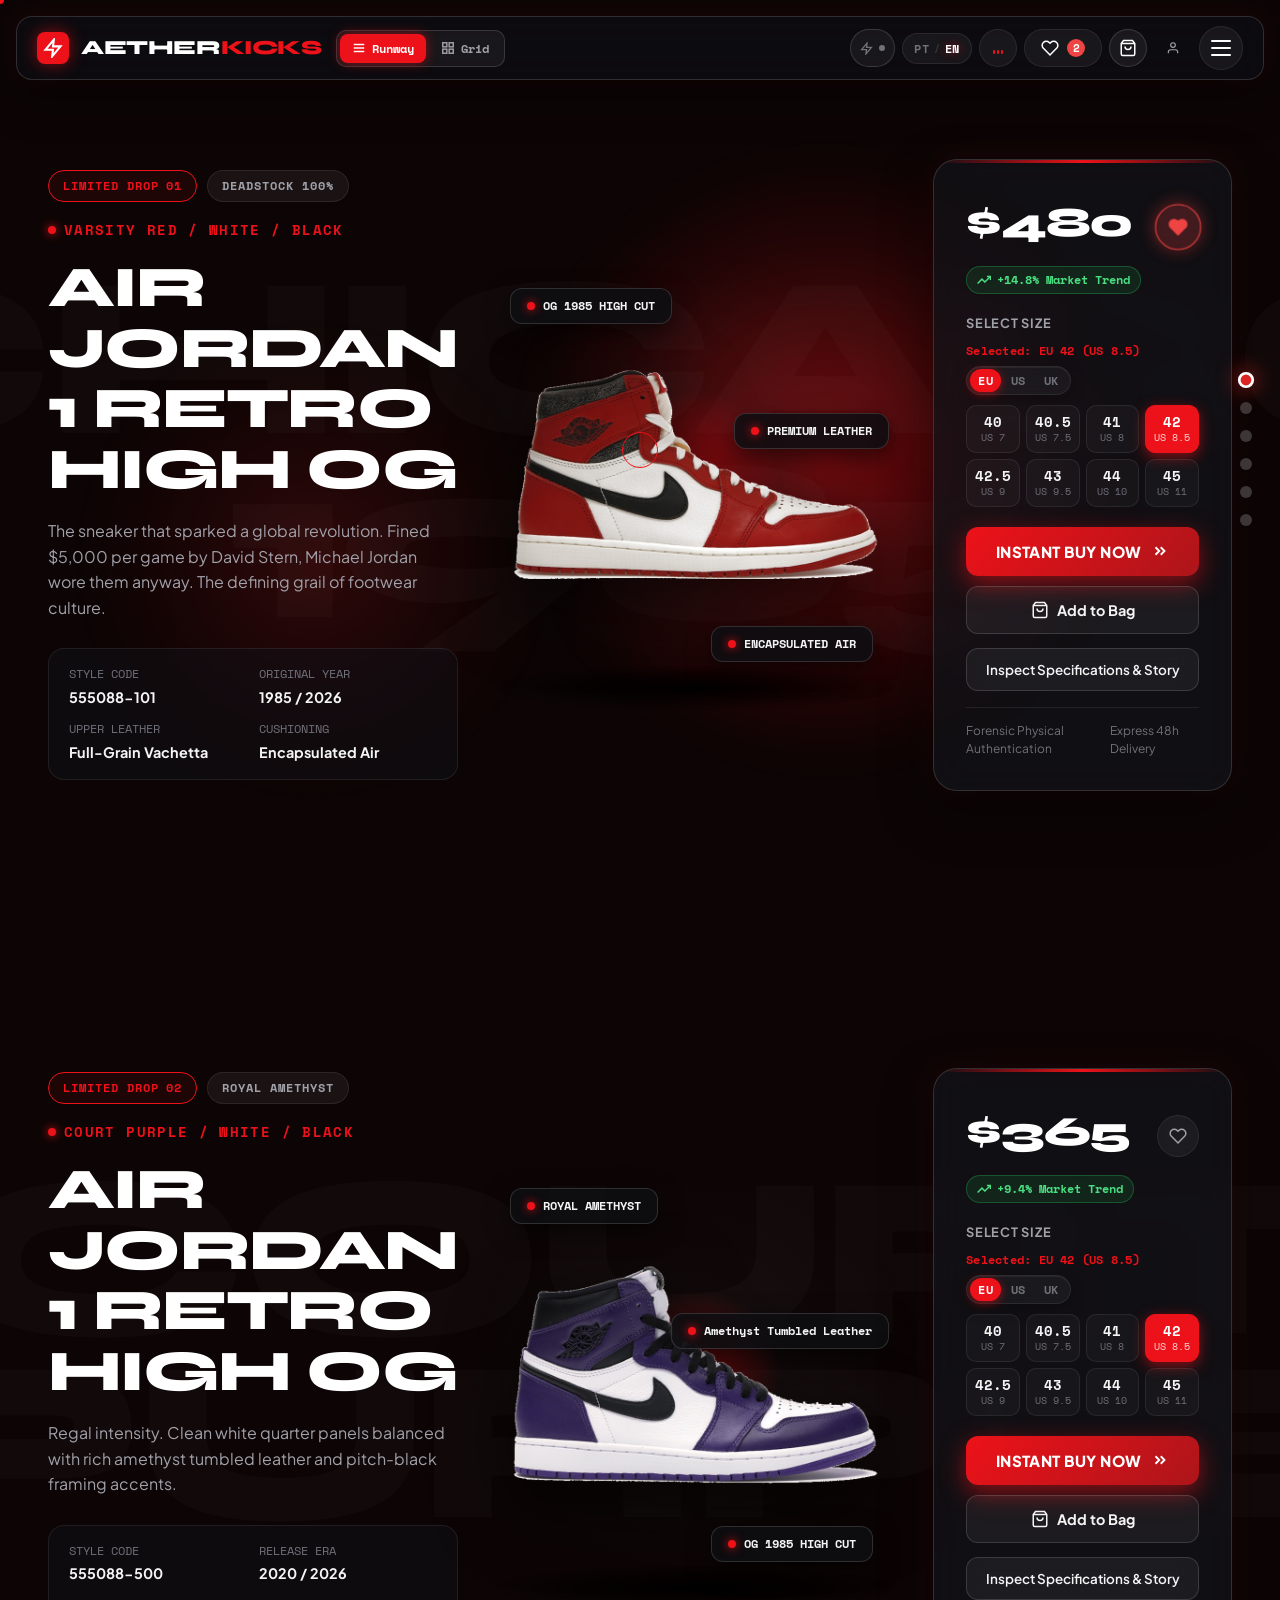
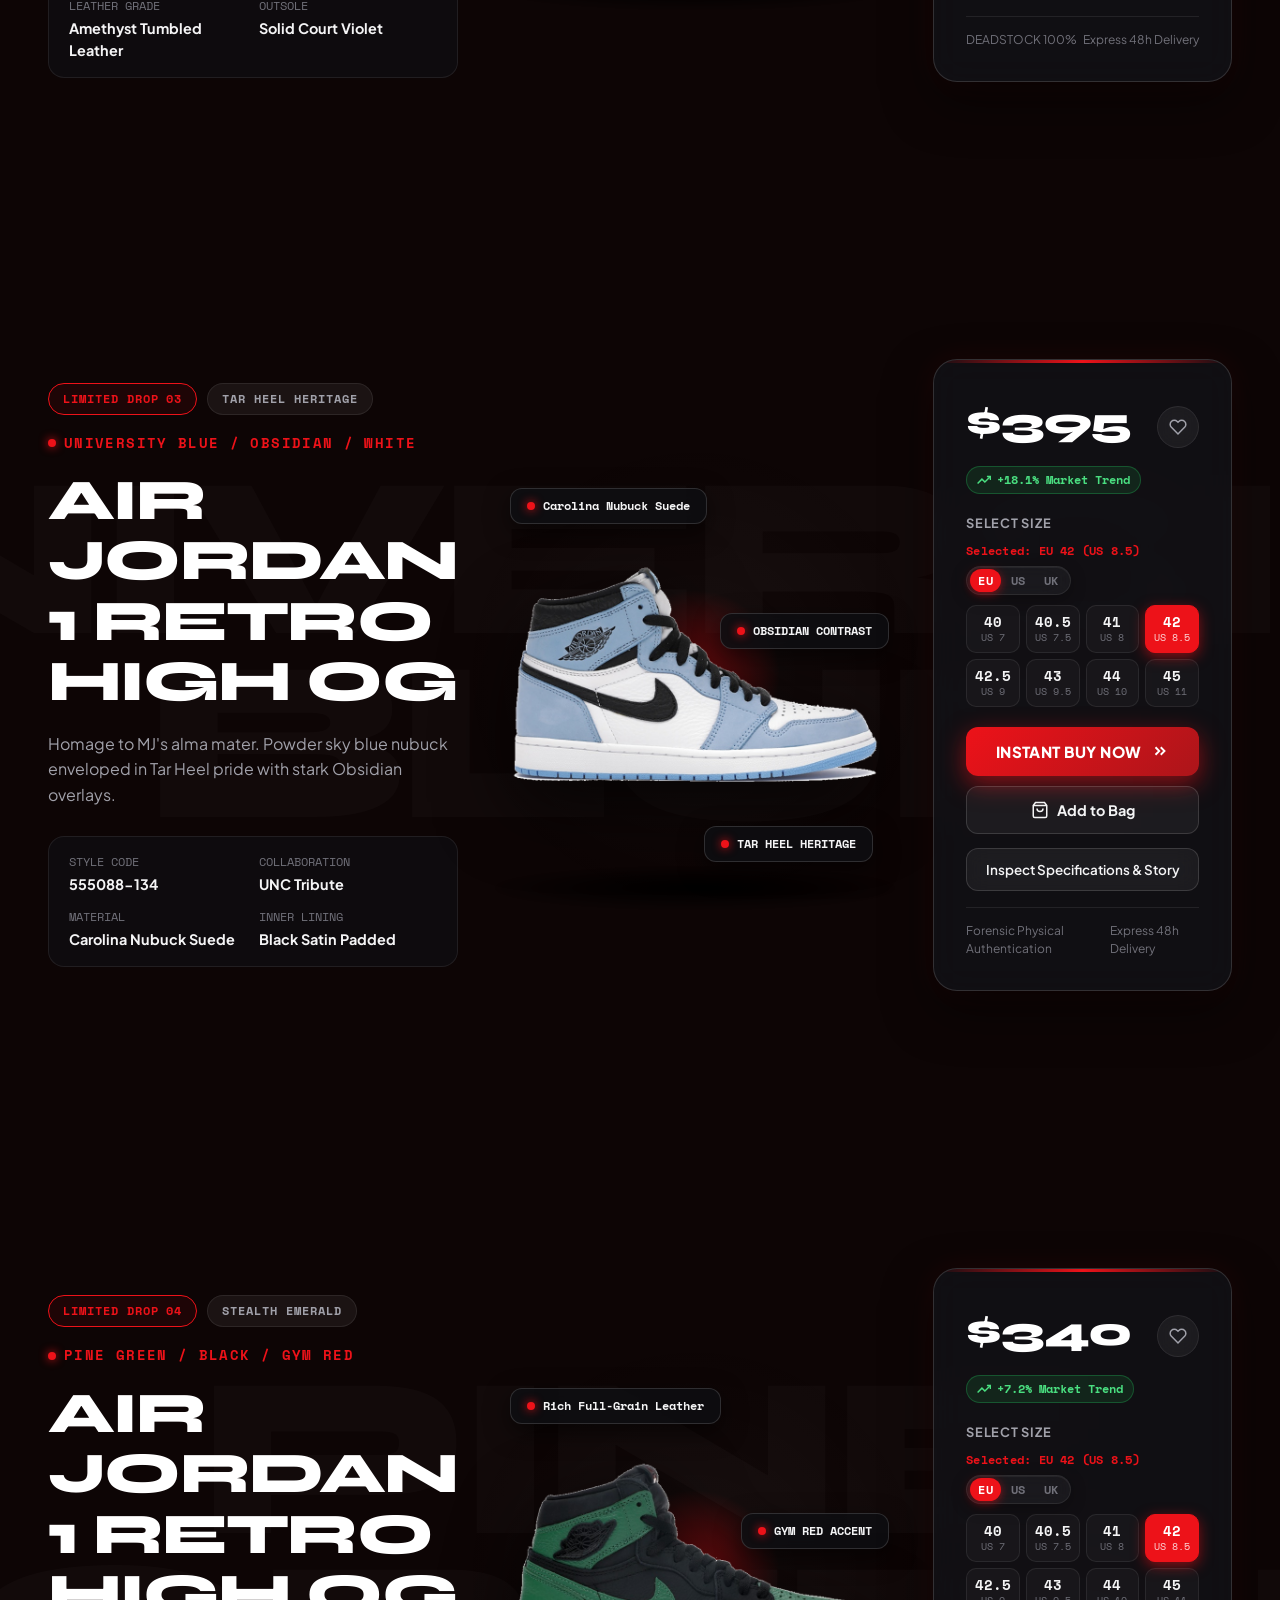
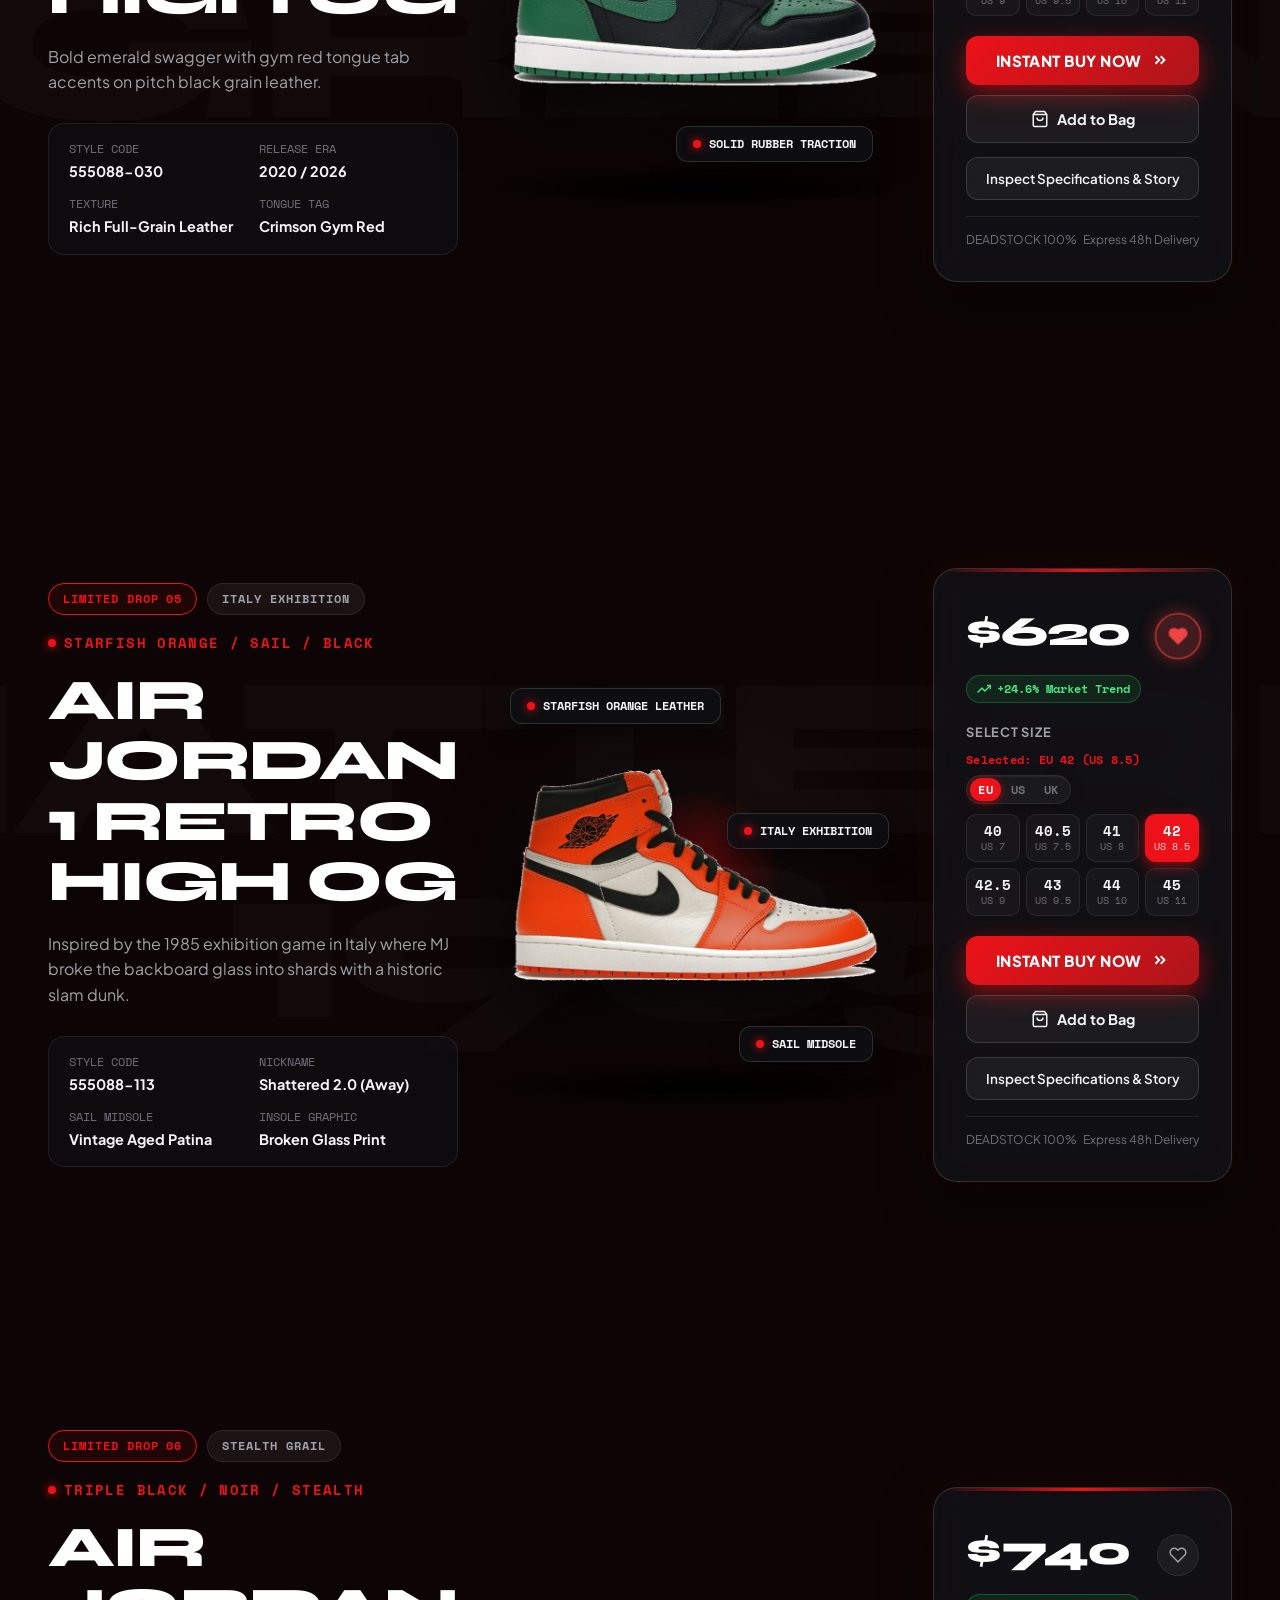
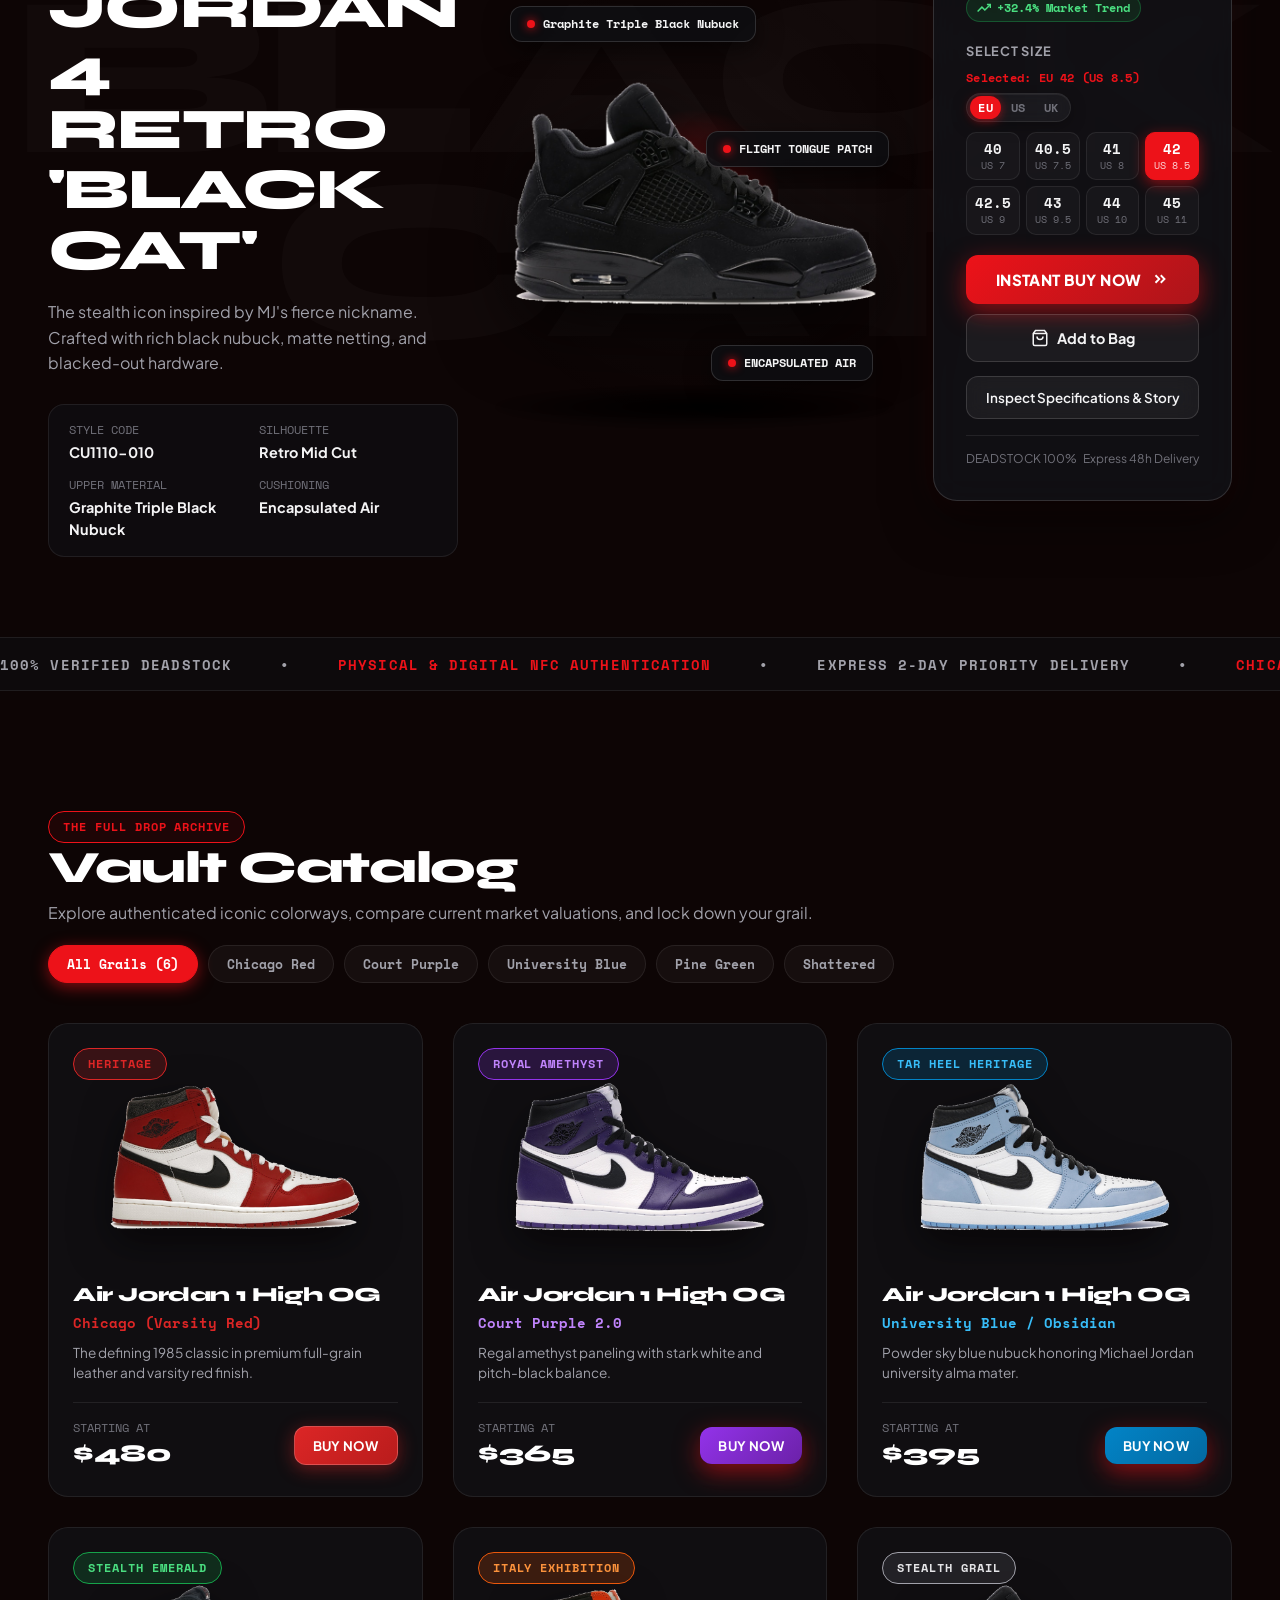
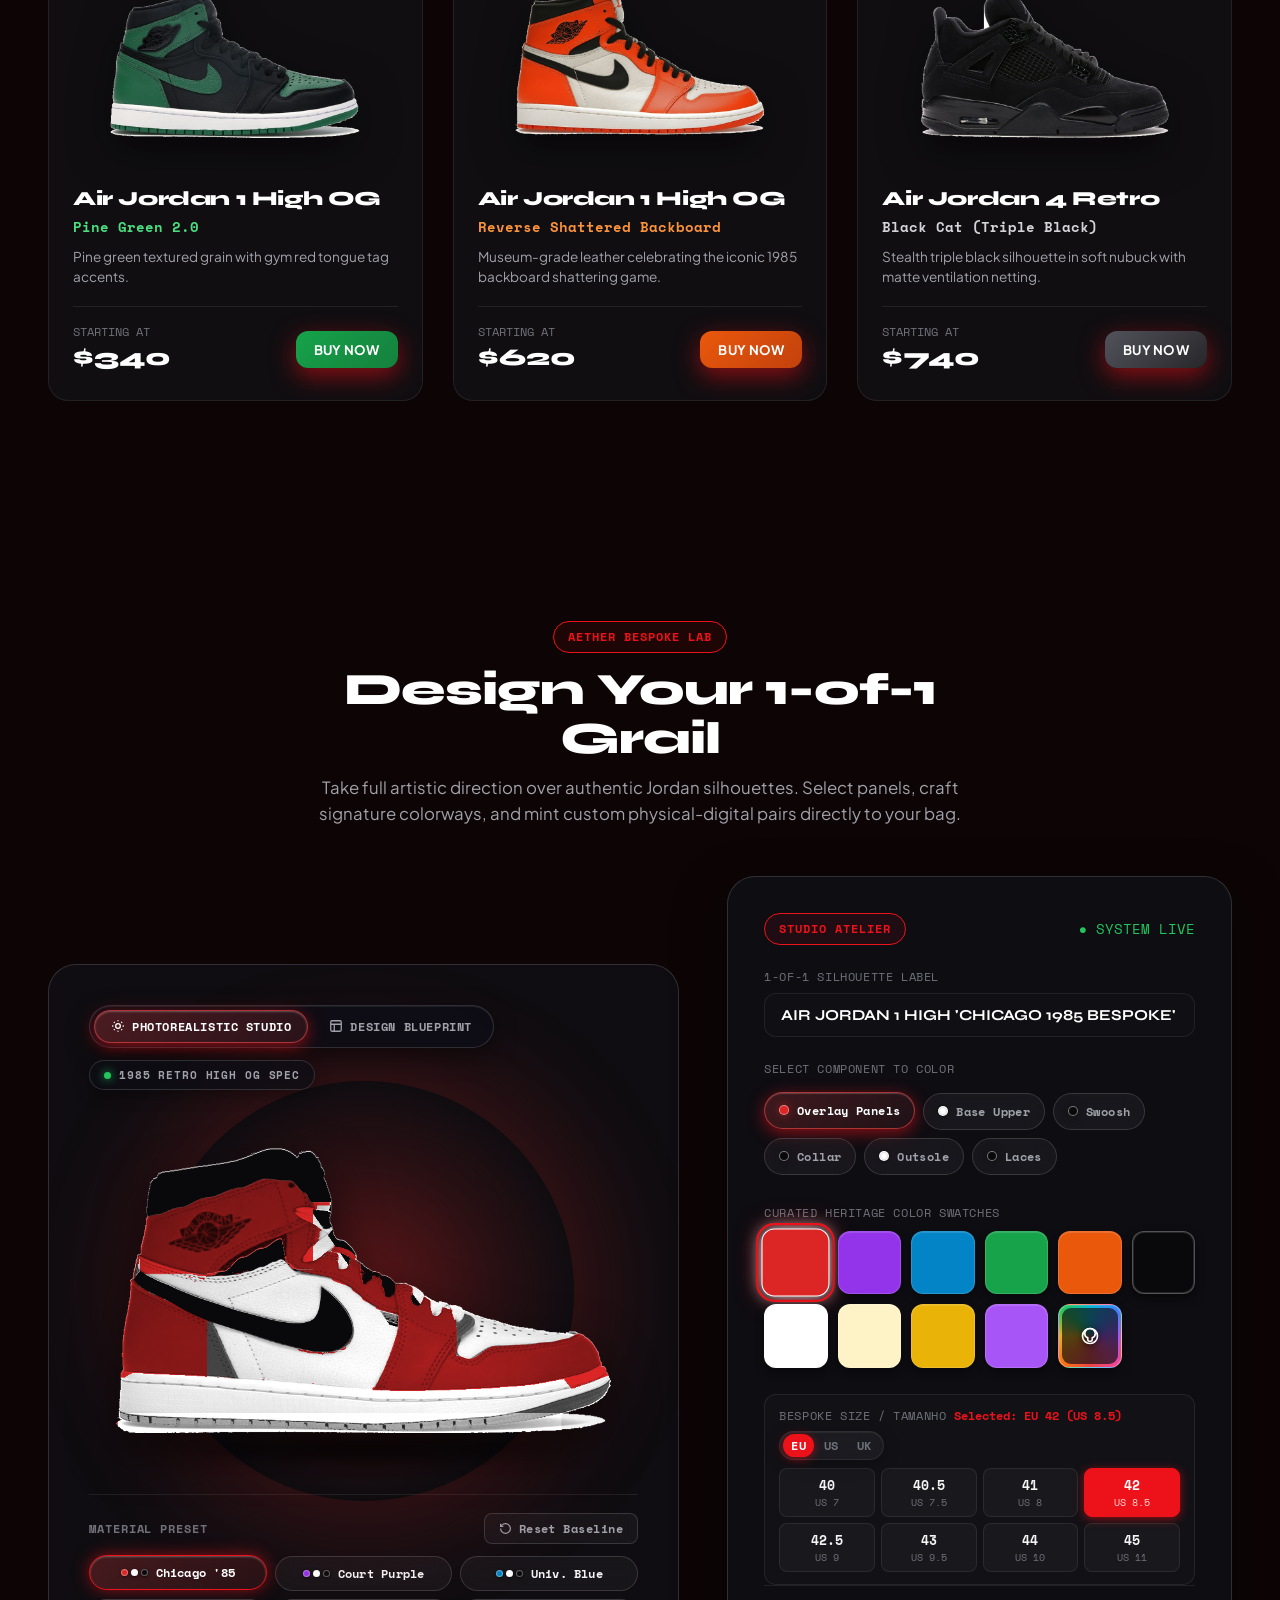
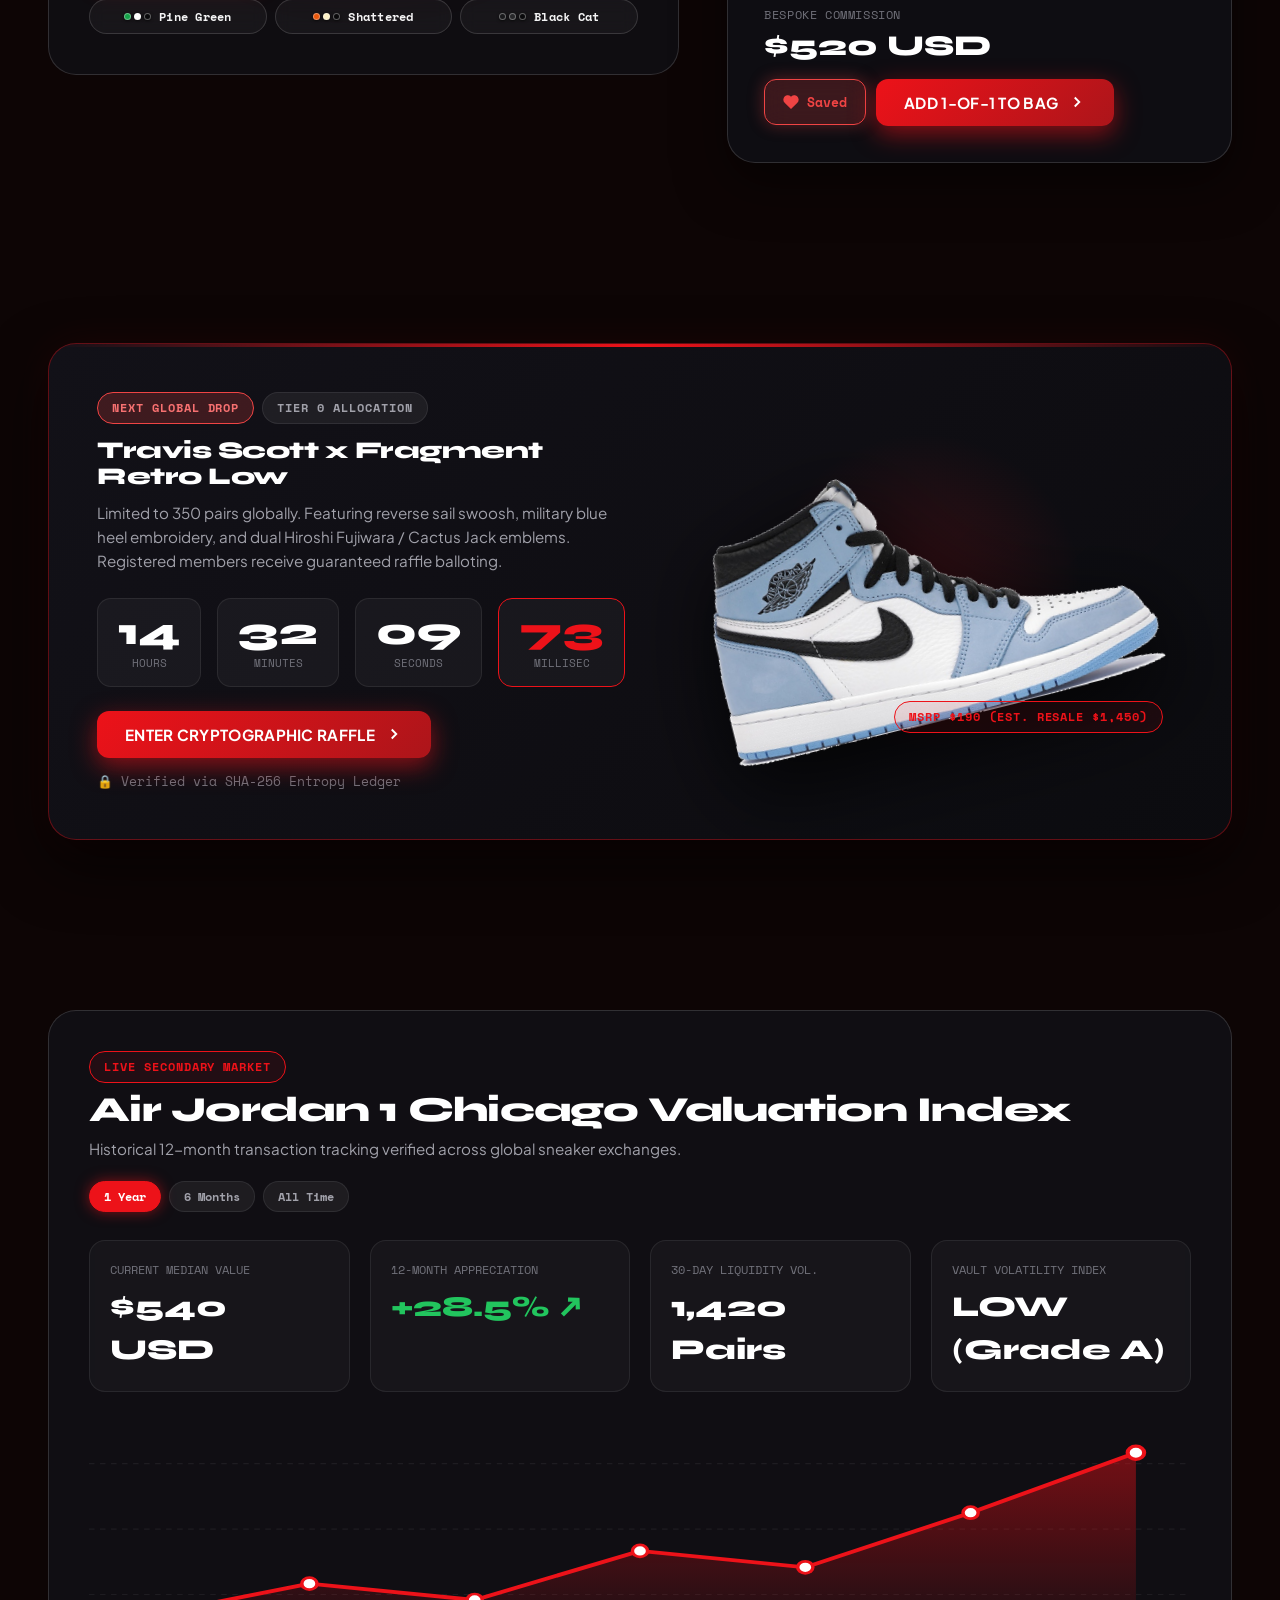
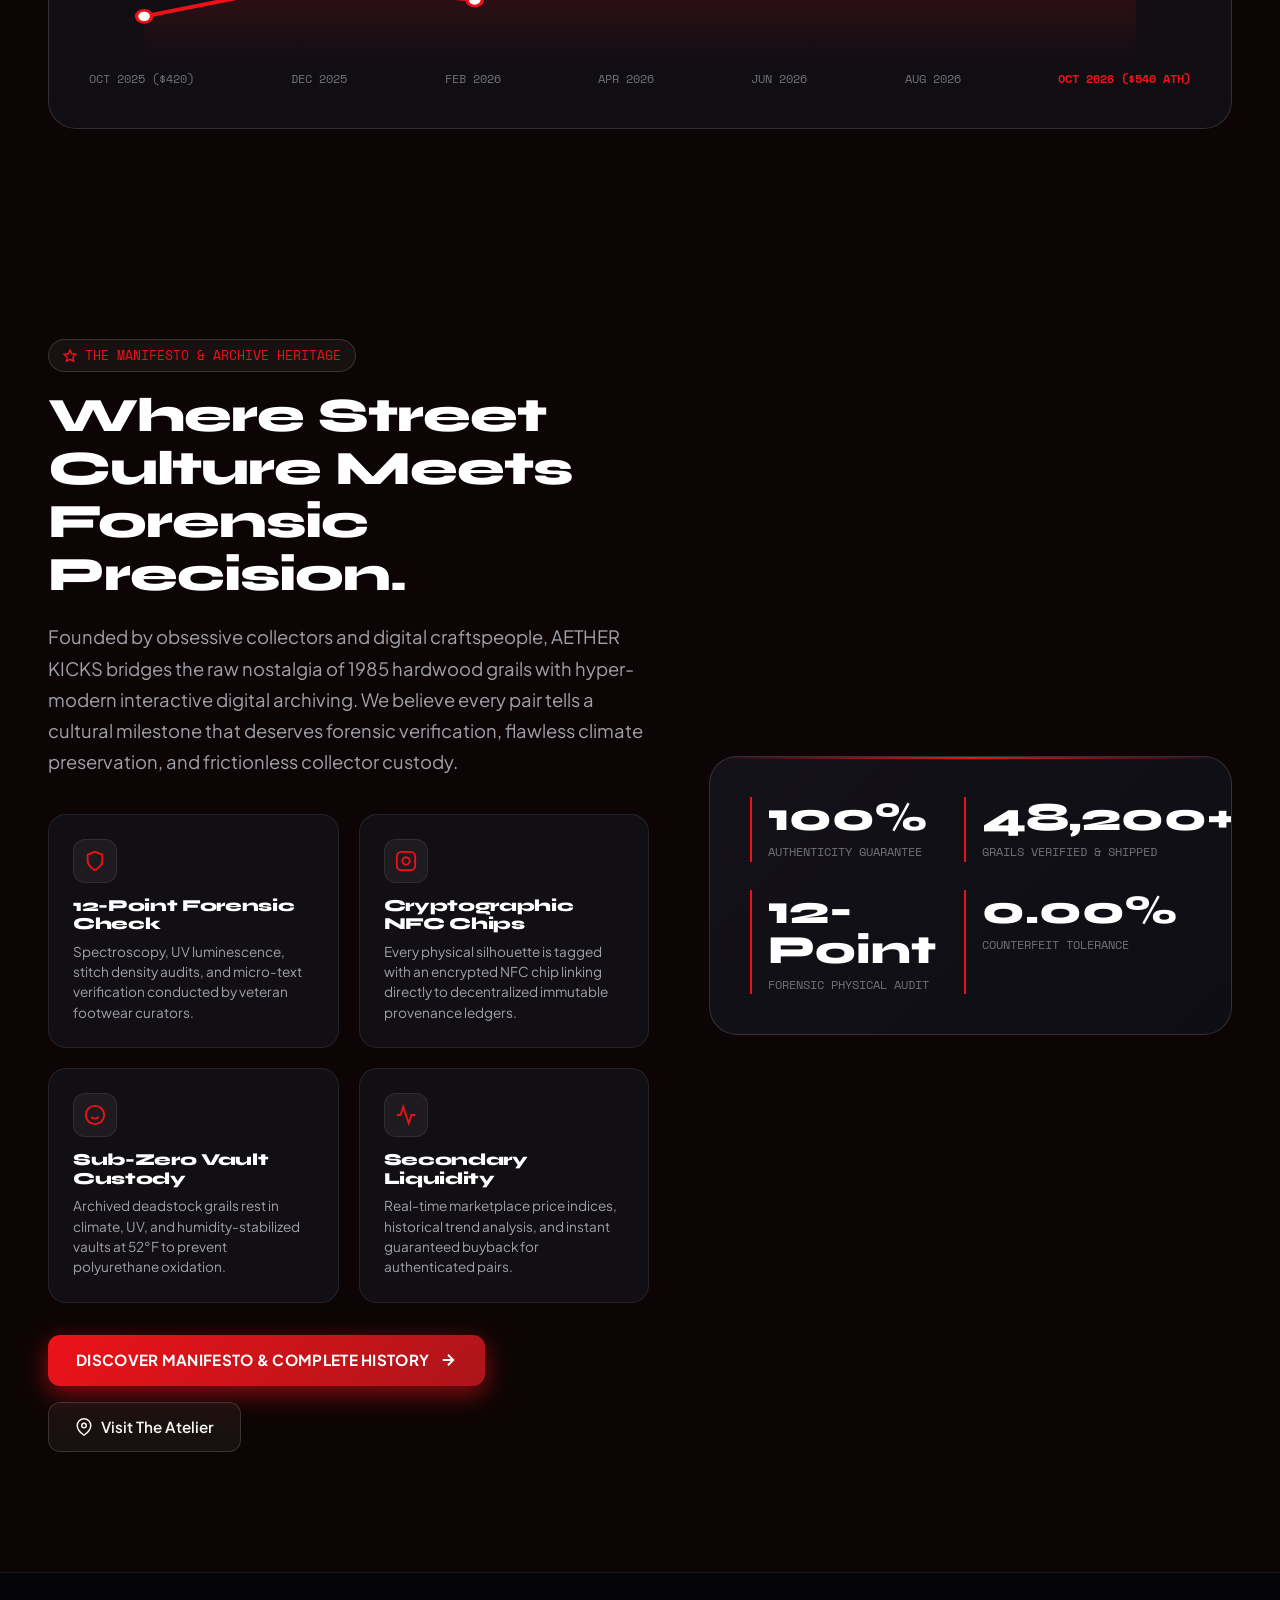
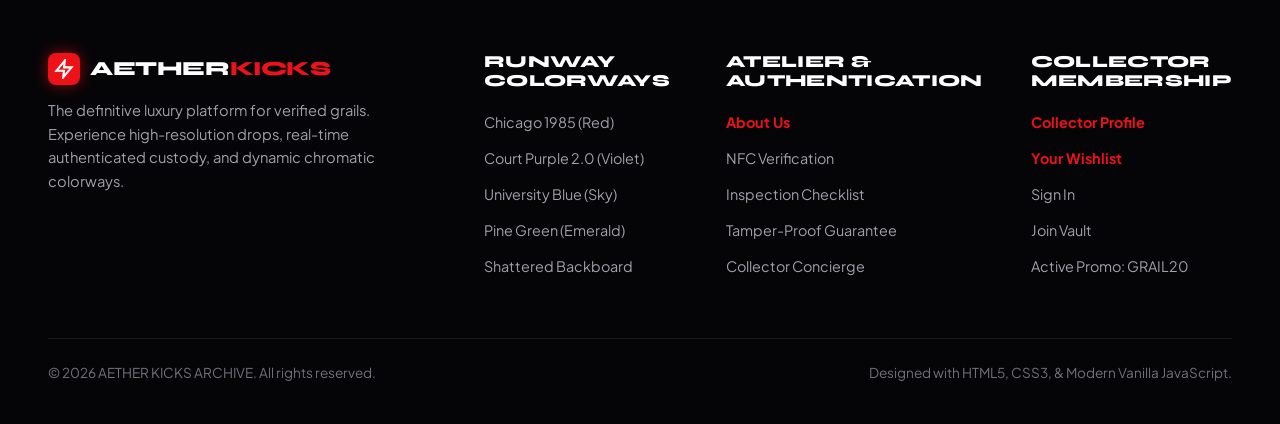
==== commit bc8bca91: "feat(ui): unify drawer controls side-by-side & enhance About Us 320px responsiveness" ====
--- a/index.html
+++ b/index.html
@@ -153,30 +153,19 @@
       </div>
     </div>
 
-    <!-- Luxury Bilingual Language Switcher inside Drawer -->
-    <div class="drawer-lang-box">
-      <div class="drawer-lang-label" data-i18n="drawer_language">Idioma / Language</div>
-      <button id="drawer-lang-toggle" class="btn-lang-toggle" onclick="window.i18n ? window.i18n.toggleLanguage() : null" title="Mudar Idioma / Switch Language" aria-label="Switch Language">
+    <!-- Unified Drawer Controls (Language, Performance, Audio side-by-side) -->
+    <div class="drawer-controls-row">
+      <button id="drawer-lang-toggle" class="btn-drawer-action btn-lang-toggle" onclick="window.i18n ? window.i18n.toggleLanguage() : null" title="Mudar Idioma / Switch Language" aria-label="Switch Language">
         <span class="lang-code active" data-lang="pt">PT</span>
         <span class="lang-divider">/</span>
         <span class="lang-code" data-lang="en">EN</span>
       </button>
-    </div>
-
-    <!-- Performance Mode Switcher inside Drawer -->
-    <div class="drawer-perf-box">
-      <div class="drawer-perf-label" data-i18n="drawer_perf_mode">Modo Desempenho / Performance</div>
-      <button id="drawer-btn-perf-toggle" class="btn-perf-toggle active" onclick="window.togglePerformanceMode ? window.togglePerformanceMode() : null" title="Alternar Modo Desempenho" aria-label="Toggle Performance Mode">
+      <button id="drawer-btn-perf-toggle" class="btn-drawer-action btn-perf-toggle active" onclick="window.togglePerformanceMode ? window.togglePerformanceMode() : null" title="Alternar Modo Desempenho" aria-label="Toggle Performance Mode">
         <svg class="perf-icon" width="13" height="13" viewBox="0 0 24 24" fill="none" stroke="currentColor" stroke-width="2.5"><polygon points="13 2 3 14 12 14 11 22 21 10 12 10 13 2"/></svg>
         <span class="perf-text" data-i18n="nav_perf_on">PERF: ON</span>
         <span class="perf-indicator-dot"></span>
       </button>
-    </div>
-
-    <!-- Sound Atmosphere Switcher inside Drawer -->
-    <div class="drawer-perf-box">
-      <div class="drawer-perf-label" data-i18n="audio_atmosphere">Áudio Atmosférico</div>
-      <button id="drawer-btn-sound-toggle" class="btn-sound-toggle" title="Toggle Sound Feedback">
+      <button id="drawer-btn-sound-toggle" class="btn-drawer-action btn-sound-toggle" title="Toggle Sound Feedback">
         <div class="sound-bars">
           <span class="sound-bar"></span>
           <span class="sound-bar"></span>
@@ -2128,7 +2117,7 @@
         </div>
 
         <!-- Call to Action Buttons for Complete Manifesto -->
-        <div style="margin-top: 32px; display: flex; gap: 16px; flex-wrap: wrap;">
+        <div class="about-ctas-row" style="margin-top: 32px; display: flex; gap: 16px; flex-wrap: wrap;">
           <a href="about.html" class="btn-primary" style="text-decoration: none;">
             <span data-i18n="about_btn_manifesto">Conhecer o Manifesto & História Completa</span>
             <svg width="18" height="18" viewBox="0 0 24 24" fill="none" stroke="currentColor" stroke-width="2.5"><line x1="5" y1="12" x2="19" y2="12"/><polyline points="12 5 19 12 12 19"/></svg>
--- a/assets/css/global.css
+++ b/assets/css/global.css
@@ -277,21 +277,18 @@
    CONTINUOUS DYNAMIC LIGHTING & ZERO-LAG SMOOTH MODE (data-perf-mode="off")
    ========================================================================== */
 
-/* 1. Dynamic Canvas Background Tint (Original 795b7c7 continuous body background) */
+/* 1. Dynamic Canvas Background Tint - Zero CSS transition lag, driven at 60/120fps by JS Kinetic Chaser */
 html[data-perf-mode="off"] body {
   background-color: var(--theme-bg-base) !important;
-  transition: background 0.9s cubic-bezier(0.16, 1, 0.3, 1),
-              background-color 0.9s cubic-bezier(0.16, 1, 0.3, 1),
-              border-color 0.7s cubic-bezier(0.16, 1, 0.3, 1),
-              box-shadow 0.7s cubic-bezier(0.16, 1, 0.3, 1) !important;
+  transition: none !important;
   background-attachment: fixed !important;
 }
 
-/* 2. Decouple backdrops & enable original continuous master ambient glow */
+/* 2. Decouple backdrops & enable continuous master ambient glow */
 html[data-perf-mode="off"] .ambient-glow-layer {
   contain: none !important;
-  opacity: 0.75 !important;
-  transition: opacity 0.8s ease !important;
+  opacity: 0.8 !important;
+  transition: opacity 0.5s ease !important;
 }
 
 html[data-perf-mode="off"] .glow-backdrop {
@@ -304,69 +301,114 @@
   transition: none !important;
 }
 
-/* 3. Deep original ambient glow orbs (Commit 795b7c7: 650px/blur 80px & 500px/blur 90px with liquid 1s ease) */
+/* 3. Deep original ambient glow orbs: GPU-native multi-stop radial gradients (0 blur shaders, 100% fluid) */
 html[data-perf-mode="off"] .glow-backdrop .glow-orb-primary {
   width: 650px !important;
   height: 650px !important;
-  filter: blur(80px) !important;
-  -webkit-filter: blur(80px) !important;
-  transition: background 1s ease, transform 1s ease !important;
-  will-change: transform !important;
+  filter: none !important;
+  -webkit-filter: none !important;
+  transform: translateZ(0) !important;
+  -webkit-transform: translateZ(0) !important;
+  backface-visibility: hidden !important;
+  -webkit-backface-visibility: hidden !important;
+  transition: transform 1s ease !important;
+  will-change: transform;
   animation: orbDrift 14s ease-in-out infinite alternate !important;
 }
 
 html[data-perf-mode="off"] .glow-backdrop .glow-orb-secondary {
   width: 500px !important;
   height: 500px !important;
-  filter: blur(90px) !important;
-  -webkit-filter: blur(90px) !important;
-  transition: background 1s ease !important;
+  filter: none !important;
+  -webkit-filter: none !important;
+  transform: translateZ(0) !important;
+  -webkit-transform: translateZ(0) !important;
+  backface-visibility: hidden !important;
+  -webkit-backface-visibility: hidden !important;
+  transition: none !important;
   animation: orbDrift 18s ease-in-out infinite alternate-reverse !important;
 }
 
-
+/* 4. Zero-Transition Invalidation Barrier (Performance Mode OFF)
+   Eliminates CSS transition interpolation conflicts when JS updates CSS custom properties on scroll.
+   Ensures the browser never attempts to interpolate color/background/border/shadow transitions
+   while JS updates variables continuously at 60/120 FPS. */
+html[data-perf-mode="off"] *,
+html[data-perf-mode="off"] *::before,
+html[data-perf-mode="off"] *::after {
+  --transition-color: none !important;
+}
+
+html[data-perf-mode="off"] body,
+html[data-perf-mode="off"] .store-nav,
+html[data-perf-mode="off"] .buy-card,
+html[data-perf-mode="off"] .buy-card::before,
+html[data-perf-mode="off"] .buy-card::after,
+html[data-perf-mode="off"] .stage-spec-tag,
+html[data-perf-mode="off"] .stage-spec-tag .spec-dot,
+html[data-perf-mode="off"] .brand-icon,
+html[data-perf-mode="off"] .shoe-runway-halo,
+html[data-perf-mode="off"] .btn-primary,
+html[data-perf-mode="off"] .btn-secondary,
+html[data-perf-mode="off"] .btn-runway-wishlist,
+html[data-perf-mode="off"] .btn-card-wishlist,
+html[data-perf-mode="off"] .runway-dot,
+html[data-perf-mode="off"] .runway-dot-fill,
+html[data-perf-mode="off"] .card-badge,
+html[data-perf-mode="off"] .badge-pill,
+html[data-perf-mode="off"] .glass-panel,
+html[data-perf-mode="off"] .customizer-glow-bg,
+html[data-perf-mode="off"] .hero-brand-tag,
+html[data-perf-mode="off"] .stage-mode-btn,
+html[data-perf-mode="off"] .quick-add-btn,
+html[data-perf-mode="off"] .nav-link,
+html[data-perf-mode="off"] .form-input,
+html[data-perf-mode="off"] .stage-col-brand,
+html[data-perf-mode="off"] .runway-shoe-title {
+  transition: transform 0.15s ease, opacity 0.15s ease !important;
+}
 
 /* Static, permanently-cached GPU gradient textures per backdrop (Performance Mode ON) */
 .glow-backdrop[data-theme="chicago"] .glow-orb-primary {
-  background: radial-gradient(circle, rgba(220, 38, 38, 0.5) 0%, rgba(255, 255, 255, 0.02) 40%, transparent 70%);
+  background: radial-gradient(circle, rgba(220, 38, 38, 0.55) 0%, rgba(220, 38, 38, 0.35) 24%, rgba(220, 38, 38, 0.14) 46%, rgba(220, 38, 38, 0.02) 64%, transparent 72%);
 }
 .glow-backdrop[data-theme="chicago"] .glow-orb-secondary {
-  background: radial-gradient(circle, rgba(220, 38, 38, 0.18) 0%, rgba(255, 255, 255, 0.01) 40%, transparent 70%);
+  background: radial-gradient(circle, rgba(220, 38, 38, 0.28) 0%, rgba(220, 38, 38, 0.16) 25%, rgba(220, 38, 38, 0.05) 50%, transparent 70%);
 }
 
 .glow-backdrop[data-theme="purple"] .glow-orb-primary {
-  background: radial-gradient(circle, rgba(147, 51, 234, 0.5) 0%, rgba(255, 255, 255, 0.02) 40%, transparent 70%);
+  background: radial-gradient(circle, rgba(147, 51, 234, 0.55) 0%, rgba(147, 51, 234, 0.35) 24%, rgba(147, 51, 234, 0.14) 46%, rgba(147, 51, 234, 0.02) 64%, transparent 72%);
 }
 .glow-backdrop[data-theme="purple"] .glow-orb-secondary {
-  background: radial-gradient(circle, rgba(147, 51, 234, 0.18) 0%, rgba(255, 255, 255, 0.01) 40%, transparent 70%);
+  background: radial-gradient(circle, rgba(147, 51, 234, 0.28) 0%, rgba(147, 51, 234, 0.16) 25%, rgba(147, 51, 234, 0.05) 50%, transparent 70%);
 }
 
 .glow-backdrop[data-theme="blue"] .glow-orb-primary {
-  background: radial-gradient(circle, rgba(2, 132, 199, 0.5) 0%, rgba(255, 255, 255, 0.02) 40%, transparent 70%);
+  background: radial-gradient(circle, rgba(2, 132, 199, 0.55) 0%, rgba(2, 132, 199, 0.35) 24%, rgba(2, 132, 199, 0.14) 46%, rgba(2, 132, 199, 0.02) 64%, transparent 72%);
 }
 .glow-backdrop[data-theme="blue"] .glow-orb-secondary {
-  background: radial-gradient(circle, rgba(2, 132, 199, 0.18) 0%, rgba(255, 255, 255, 0.01) 40%, transparent 70%);
+  background: radial-gradient(circle, rgba(2, 132, 199, 0.28) 0%, rgba(2, 132, 199, 0.16) 25%, rgba(2, 132, 199, 0.05) 50%, transparent 70%);
 }
 
 .glow-backdrop[data-theme="green"] .glow-orb-primary {
-  background: radial-gradient(circle, rgba(22, 163, 74, 0.5) 0%, rgba(255, 255, 255, 0.02) 40%, transparent 70%);
+  background: radial-gradient(circle, rgba(22, 163, 74, 0.55) 0%, rgba(22, 163, 74, 0.35) 24%, rgba(22, 163, 74, 0.14) 46%, rgba(22, 163, 74, 0.02) 64%, transparent 72%);
 }
 .glow-backdrop[data-theme="green"] .glow-orb-secondary {
-  background: radial-gradient(circle, rgba(22, 163, 74, 0.18) 0%, rgba(255, 255, 255, 0.01) 40%, transparent 70%);
+  background: radial-gradient(circle, rgba(22, 163, 74, 0.28) 0%, rgba(22, 163, 74, 0.16) 25%, rgba(22, 163, 74, 0.05) 50%, transparent 70%);
 }
 
 .glow-backdrop[data-theme="orange"] .glow-orb-primary {
-  background: radial-gradient(circle, rgba(234, 88, 12, 0.5) 0%, rgba(255, 255, 255, 0.02) 40%, transparent 70%);
+  background: radial-gradient(circle, rgba(234, 88, 12, 0.55) 0%, rgba(234, 88, 12, 0.35) 24%, rgba(234, 88, 12, 0.14) 46%, rgba(234, 88, 12, 0.02) 64%, transparent 72%);
 }
 .glow-backdrop[data-theme="orange"] .glow-orb-secondary {
-  background: radial-gradient(circle, rgba(234, 88, 12, 0.18) 0%, rgba(255, 255, 255, 0.01) 40%, transparent 70%);
+  background: radial-gradient(circle, rgba(234, 88, 12, 0.28) 0%, rgba(234, 88, 12, 0.16) 25%, rgba(234, 88, 12, 0.05) 50%, transparent 70%);
 }
 
 .glow-backdrop[data-theme="shadow"] .glow-orb-primary {
-  background: radial-gradient(circle, rgba(161, 161, 170, 0.45) 0%, rgba(255, 255, 255, 0.02) 40%, transparent 70%);
+  background: radial-gradient(circle, rgba(161, 161, 170, 0.48) 0%, rgba(161, 161, 170, 0.28) 24%, rgba(161, 161, 170, 0.12) 46%, rgba(161, 161, 170, 0.02) 64%, transparent 72%);
 }
 .glow-backdrop[data-theme="shadow"] .glow-orb-secondary {
-  background: radial-gradient(circle, rgba(161, 161, 170, 0.16) 0%, rgba(255, 255, 255, 0.01) 40%, transparent 70%);
+  background: radial-gradient(circle, rgba(161, 161, 170, 0.24) 0%, rgba(161, 161, 170, 0.14) 25%, rgba(161, 161, 170, 0.04) 50%, transparent 70%);
 }
 
 .glow-orb-primary {
@@ -376,9 +418,9 @@
   width: 650px;
   height: 650px;
   border-radius: 50%;
-  background: radial-gradient(circle, var(--theme-glow) 0%, rgba(255, 255, 255, 0.02) 40%, transparent 70%);
-  filter: blur(28px);
-  -webkit-filter: blur(28px);
+  background: radial-gradient(circle, var(--theme-glow) 0%, rgba(255, 255, 255, 0.02) 24%, transparent 70%);
+  filter: none;
+  -webkit-filter: none;
   transform: translate3d(0, 0, 0);
   -webkit-transform: translate3d(0, 0, 0);
   backface-visibility: hidden;
@@ -394,9 +436,9 @@
   width: 500px;
   height: 500px;
   border-radius: 50%;
-  background: radial-gradient(circle, var(--theme-glow-soft) 0%, rgba(255, 255, 255, 0.01) 40%, transparent 70%);
-  filter: blur(32px);
-  -webkit-filter: blur(32px);
+  background: radial-gradient(circle, var(--theme-glow-soft) 0%, rgba(255, 255, 255, 0.01) 25%, transparent 70%);
+  filter: none;
+  -webkit-filter: none;
   transform: translate3d(0, 0, 0);
   -webkit-transform: translate3d(0, 0, 0);
   backface-visibility: hidden;
@@ -436,49 +478,60 @@
 
   html[data-perf-mode="off"] body {
     background-attachment: scroll !important;
-    transition: background 0.9s cubic-bezier(0.16, 1, 0.3, 1),
-                background-color 0.9s cubic-bezier(0.16, 1, 0.3, 1) !important;
+    transition: none !important;
   }
 
   .noise-overlay {
     display: none !important;
   }
 
-  /* Scale down ambient glow orbs & reduce heavy Gaussian blur convolutions (Perf Mode ON) */
+  /* Scale down ambient glow orbs with zero blur convolutions (Perf Mode ON) */
   html:not([data-perf-mode="off"]) .glow-orb-primary,
   html:not([data-perf-mode="off"]) .glow-orb-secondary {
     width: 320px !important;
     height: 320px !important;
-    filter: blur(28px) !important;
-    -webkit-filter: blur(28px) !important;
+    filter: none !important;
+    -webkit-filter: none !important;
     opacity: 0.55 !important;
   }
 
-  /* Deep liquid orbs for mobile in Perf Mode OFF */
+  /* Deep liquid orbs for mobile in Perf Mode OFF - Zero blur passes for mobile TBDR GPUs */
   html[data-perf-mode="off"] .glow-backdrop:first-child .glow-orb-primary {
-    width: 420px !important;
-    height: 420px !important;
-    filter: blur(55px) !important;
-    -webkit-filter: blur(55px) !important;
-    opacity: 0.72 !important;
-    transition: background 1s ease, transform 1s ease !important;
+    width: 320px !important;
+    height: 320px !important;
+    filter: none !important;
+    -webkit-filter: none !important;
+    opacity: 0.7 !important;
+    transition: transform 1s ease !important;
   }
 
   html[data-perf-mode="off"] .glow-backdrop:first-child .glow-orb-secondary {
-    width: 340px !important;
-    height: 340px !important;
-    filter: blur(60px) !important;
-    -webkit-filter: blur(60px) !important;
-    opacity: 0.72 !important;
-    transition: background 1s ease !important;
+    width: 260px !important;
+    height: 260px !important;
+    filter: none !important;
+    -webkit-filter: none !important;
+    opacity: 0.7 !important;
+    transition: none !important;
   }
 
   .glow-backdrop.active {
     opacity: 0.55 !important;
   }
 
+  /* Disable expensive backdrop-filter on mobile and use hardware-accelerated solid glass fallback */
+  .glass-panel {
+    transition: none !important;
+    backdrop-filter: none !important;
+    -webkit-backdrop-filter: none !important;
+    background: rgba(16, 16, 22, 0.94) !important;
+    transform: translateZ(0) !important;
+    -webkit-transform: translateZ(0) !important;
+    backface-visibility: hidden !important;
+    -webkit-backface-visibility: hidden !important;
+    isolation: isolate !important;
+  }
+
   /* Remove slow, conflicting transitions on elements using dynamic theme variables */
-  .glass-panel,
   .btn-primary,
   .btn-secondary,
   .btn-icon,
@@ -496,12 +549,17 @@
 /* Glassmorphism Containers */
 .glass-panel {
   background: var(--bg-card);
-  backdrop-filter: blur(24px);
-  -webkit-backdrop-filter: blur(24px);
+  backdrop-filter: blur(16px);
+  -webkit-backdrop-filter: blur(16px);
   border: 1px solid var(--border-glass);
   border-radius: 20px;
   box-shadow: var(--shadow-md);
   transition: var(--transition-normal);
+  transform: translateZ(0);
+  -webkit-transform: translateZ(0);
+  backface-visibility: hidden;
+  -webkit-backface-visibility: hidden;
+  isolation: isolate;
 }
 
 .glass-panel:hover {
--- a/assets/css/store.css
+++ b/assets/css/store.css
@@ -25,12 +25,13 @@
   box-sizing: border-box;
   overflow: visible;
   border-radius: 16px;
-  background: rgba(14, 14, 18, 0.75);
-  backdrop-filter: blur(24px);
-  -webkit-backdrop-filter: blur(24px);
+  background: rgba(14, 14, 18, 0.78);
+  backdrop-filter: blur(16px);
+  -webkit-backdrop-filter: blur(16px);
   border: 1px solid var(--border-glass-light);
   z-index: 1000;
   box-shadow: 0 16px 40px rgba(0, 0, 0, 0.5), 0 0 24px var(--theme-surface-glow);
+  isolation: isolate;
   transition: var(--transition-color), border-color 0.4s ease;
 }
 
@@ -915,8 +916,6 @@
   -webkit-transform: translateZ(0);
   backface-visibility: hidden;
   -webkit-backface-visibility: hidden;
-  content-visibility: auto;
-  contain-intrinsic-size: 100vh;
 }
 
 /* Giant Watermark Typography in Background of Each Section */
@@ -1043,12 +1042,13 @@
   perspective: 1400px;
 }
 
-/* Floating Aura Halo - Scoped & Hardware-Cached Gradient Falloff */
+/* Floating Aura Halo - Scoped & Hardware-Cached Gradient Falloff (0 Blur Passes) */
 .shoe-runway-halo {
   position: absolute;
   top: 50%;
   left: 50%;
-  transform: translate(-50%, -50%);
+  transform: translate(-50%, -50%) translateZ(0);
+  -webkit-transform: translate(-50%, -50%) translateZ(0);
   width: 480px;
   height: 480px;
   border-radius: 50%;
@@ -1057,6 +1057,10 @@
   pointer-events: none;
   animation: haloPulse 6s ease-in-out infinite alternate;
   will-change: transform;
+  filter: none;
+  -webkit-filter: none;
+  backface-visibility: hidden;
+  -webkit-backface-visibility: hidden;
 }
 
 .runway-section[data-theme="chicago"] .shoe-runway-halo {
@@ -1078,13 +1082,18 @@
   --section-glow: rgba(161, 161, 170, 0.45);
 }
 
-/* In Continuous Smooth Mode (data-perf-mode="off"), sneaker halos dynamically morph with continuous scroll (exact 795b7c7) */
+/* In Continuous Smooth Mode (data-perf-mode="off"), sneaker halos dynamically morph with continuous scroll */
 html[data-perf-mode="off"] .runway-section .shoe-runway-halo {
   --section-glow: var(--theme-glow) !important;
-  background: radial-gradient(circle, var(--theme-glow) 0%, transparent 70%) !important;
-  filter: blur(75px) !important;
+  background: radial-gradient(circle, var(--theme-glow) 0%, rgba(255, 255, 255, 0.02) 25%, transparent 70%) !important;
+  filter: none !important;
+  -webkit-filter: none !important;
   box-shadow: none !important;
-  transition: background 0.8s ease, filter 0.8s ease !important;
+  transition: none !important;
+  transform: translate(-50%, -50%) translateZ(0) !important;
+  -webkit-transform: translate(-50%, -50%) translateZ(0) !important;
+  backface-visibility: hidden !important;
+  -webkit-backface-visibility: hidden !important;
 }
 
 @keyframes haloPulse {
@@ -1123,8 +1132,13 @@
   width: 400px;
   height: 44px;
   border-radius: 50%;
-  background: radial-gradient(ellipse at center, rgba(0, 0, 0, 0.88) 0%, rgba(0, 0, 0, 0) 75%);
-  filter: blur(14px);
+  background: radial-gradient(ellipse at center, rgba(0, 0, 0, 0.88) 0%, rgba(0, 0, 0, 0.45) 40%, rgba(0, 0, 0, 0.1) 65%, transparent 80%);
+  filter: none;
+  -webkit-filter: none;
+  transform: translateZ(0);
+  -webkit-transform: translateZ(0);
+  backface-visibility: hidden;
+  -webkit-backface-visibility: hidden;
   animation: shadowBreath 5s ease-in-out infinite;
   z-index: 3;
   pointer-events: none;
@@ -1141,12 +1155,18 @@
   font-family: var(--font-mono);
   font-weight: 700;
   color: var(--text-primary);
-  backdrop-filter: blur(20px);
+  backdrop-filter: blur(10px);
+  -webkit-backdrop-filter: blur(10px);
   box-shadow: 0 8px 24px rgba(0, 0, 0, 0.55);
   display: flex;
   align-items: center;
   gap: 8px;
   z-index: 10;
+  transform: translateZ(0);
+  -webkit-transform: translateZ(0);
+  backface-visibility: hidden;
+  -webkit-backface-visibility: hidden;
+  isolation: isolate;
   transition: transform 0.25s ease, border-color 0.25s ease, color 0.25s ease;
   user-select: none;
 }
@@ -1176,7 +1196,7 @@
 }
 
 .stage-spec-tag:hover {
-  transform: scale(1.08);
+  transform: scale(1.08) translateZ(0);
   border-color: var(--theme-primary);
   color: #fff;
   box-shadow: 0 12px 30px rgba(0, 0, 0, 0.7), 0 0 20px var(--theme-glow);
@@ -1190,15 +1210,20 @@
 }
 
 .buy-card {
-  background: rgba(18, 18, 24, 0.75);
-  backdrop-filter: blur(28px);
-  -webkit-backdrop-filter: blur(28px);
+  background: rgba(18, 18, 24, 0.78);
+  backdrop-filter: blur(16px);
+  -webkit-backdrop-filter: blur(16px);
   border: 1px solid var(--border-glass-light);
   border-radius: 24px;
   padding: 32px;
   box-shadow: 0 20px 48px rgba(0, 0, 0, 0.5), 0 0 30px var(--theme-surface-glow);
   position: relative;
   overflow: hidden;
+  transform: translateZ(0);
+  -webkit-transform: translateZ(0);
+  backface-visibility: hidden;
+  -webkit-backface-visibility: hidden;
+  isolation: isolate;
   transition: var(--transition-color);
 }
 
@@ -2279,7 +2304,13 @@
   width: 420px;
   height: 420px;
   border-radius: 50%;
-  filter: blur(80px);
+  background: radial-gradient(circle, var(--theme-glow, rgba(220, 38, 38, 0.5)) 0%, rgba(255, 255, 255, 0.02) 28%, transparent 70%);
+  filter: none;
+  -webkit-filter: none;
+  transform: translateZ(0);
+  -webkit-transform: translateZ(0);
+  backface-visibility: hidden;
+  -webkit-backface-visibility: hidden;
   pointer-events: none;
   transition: background 0.6s ease;
   z-index: 1;
@@ -3463,75 +3494,141 @@
   font-family: var(--font-mono);
 }
 
-/* Language & Sound Drawer Controls Box */
-.drawer-lang-box {
-  display: flex;
-  align-items: center;
-  justify-content: space-between;
-  padding: 10px 14px;
-  background: rgba(255, 255, 255, 0.03);
-  border: 1px solid var(--border-glass);
-  border-radius: 12px;
-  margin-bottom: 16px;
-  width: 100%;
-  box-sizing: border-box;
+/* Unified Drawer Controls Row (Language, Performance, Audio side-by-side) */
+.drawer-controls-row {
+  display: grid !important;
+  grid-template-columns: repeat(3, 1fr) !important;
+  gap: 8px !important;
+  width: 100% !important;
+  margin-bottom: 16px !important;
+  box-sizing: border-box !important;
+  flex-shrink: 0 !important;
+}
+
+.drawer-controls-row .btn-drawer-action {
+  width: 100% !important;
+  height: 42px !important;
+  min-width: 0 !important;
+  background: rgba(255, 255, 255, 0.04) !important;
+  border: 1px solid var(--border-glass-light) !important;
+  border-radius: 12px !important;
+  padding: 8px 4px !important;
+  display: inline-flex !important;
+  align-items: center !important;
+  justify-content: center !important;
+  gap: 5px !important;
+  font-family: var(--font-mono) !important;
+  font-size: 0.73rem !important;
+  font-weight: 700 !important;
+  color: var(--text-secondary) !important;
+  cursor: pointer !important;
+  transition: all 0.25s ease !important;
+  box-sizing: border-box !important;
+  white-space: nowrap !important;
+  text-decoration: none !important;
+  line-height: 1 !important;
+}
+
+.drawer-controls-row .btn-drawer-action span,
+.drawer-controls-row .btn-drawer-action .perf-text,
+.drawer-controls-row .btn-drawer-action .lang-code {
+  display: inline-block !important;
+  line-height: 1 !important;
+}
+
+.drawer-controls-row .btn-drawer-action:hover {
+  background: rgba(255, 255, 255, 0.08) !important;
+  border-color: var(--theme-primary) !important;
+  color: #ffffff !important;
+  box-shadow: 0 0 14px var(--theme-glow) !important;
+  transform: translateY(-1px);
+}
+
+.drawer-controls-row .btn-drawer-action:active {
+  transform: translateY(0) scale(0.98);
+}
+
+.drawer-controls-row .btn-drawer-action.active,
+.drawer-controls-row .btn-drawer-action.playing {
+  border-color: var(--theme-primary) !important;
+  color: #ffffff !important;
+  background: rgba(255, 255, 255, 0.07) !important;
+  box-shadow: 0 0 10px var(--theme-glow-soft) !important;
+}
+
+/* Specific drawer button internal elements */
+.drawer-controls-row .btn-lang-toggle {
+  letter-spacing: 0.04em;
+}
+
+.drawer-controls-row .btn-lang-toggle .lang-code {
+  color: var(--text-muted);
+  transition: color 0.2s ease;
+  font-size: 0.72rem !important;
+}
+
+.drawer-controls-row .btn-lang-toggle .lang-code.active {
+  color: var(--theme-primary) !important;
+  font-weight: 800 !important;
+  text-shadow: 0 0 8px var(--theme-glow-soft);
+}
+
+.drawer-controls-row .btn-lang-toggle .lang-divider {
+  opacity: 0.35;
+  margin: 0 1px;
+  font-size: 0.68rem !important;
+}
+
+.drawer-controls-row .btn-perf-toggle .perf-icon {
+  width: 12px !important;
+  height: 12px !important;
+  stroke: var(--theme-primary);
   flex-shrink: 0;
 }
 
-.drawer-lang-label {
-  font-family: var(--font-mono);
-  font-size: 0.74rem;
-  font-weight: 700;
-  color: var(--text-secondary);
-  letter-spacing: 0.05em;
-  text-transform: uppercase;
-}
-
-.drawer-lang-box .btn-lang-toggle {
+.drawer-controls-row .btn-perf-toggle .perf-text {
+  font-size: 0.68rem !important;
+  letter-spacing: -0.01em;
+}
+
+.drawer-controls-row .btn-perf-toggle .perf-indicator-dot {
+  width: 5px !important;
+  height: 5px !important;
+  border-radius: 50% !important;
+  background: #22c55e !important;
+  box-shadow: 0 0 6px #22c55e !important;
+  display: inline-block !important;
+  flex-shrink: 0;
+  transition: all 0.25s ease;
+}
+
+.drawer-controls-row .btn-perf-toggle:not(.active) .perf-indicator-dot {
+  background: #64748b !important;
+  box-shadow: none !important;
+}
+
+.drawer-controls-row .btn-perf-toggle:not(.active) .perf-icon {
+  stroke: var(--text-muted);
+}
+
+.drawer-controls-row .btn-sound-toggle .sound-bars {
   display: inline-flex !important;
-  padding: 6px 14px;
-  background: rgba(255, 255, 255, 0.08);
-  border-color: var(--theme-primary);
-  border-radius: 999px;
-  font-family: var(--font-mono);
-  font-size: 0.78rem;
-  cursor: pointer;
-  box-sizing: border-box;
-}
-
-/* Performance Mode Drawer Controls Box */
-.drawer-perf-box {
-  display: flex;
-  align-items: center;
-  justify-content: space-between;
-  padding: 10px 14px;
-  background: rgba(255, 255, 255, 0.03);
-  border: 1px solid var(--border-glass);
-  border-radius: 12px;
-  margin-bottom: 16px;
-  width: 100%;
-  box-sizing: border-box;
+  align-items: flex-end !important;
+  gap: 2px !important;
+  height: 11px !important;
   flex-shrink: 0;
 }
 
-.drawer-perf-label {
-  font-family: var(--font-mono);
-  font-size: 0.74rem;
-  font-weight: 700;
-  color: var(--text-secondary);
-  letter-spacing: 0.05em;
-  text-transform: uppercase;
-}
-
-.drawer-perf-box .btn-perf-toggle {
-  display: inline-flex !important;
-  padding: 6px 14px;
-  border-radius: 999px;
-  font-family: var(--font-mono);
-  font-size: 0.76rem;
-  cursor: pointer;
-  box-sizing: border-box;
-}
+.drawer-controls-row .btn-sound-toggle .sound-bar {
+  width: 2px !important;
+  height: 4px !important;
+  background: var(--theme-primary) !important;
+  border-radius: 1px !important;
+}
+
+.drawer-controls-row .btn-sound-toggle.playing .sound-bar:nth-child(1) { animation: soundWave 0.7s infinite alternate !important; }
+.drawer-controls-row .btn-sound-toggle.playing .sound-bar:nth-child(2) { animation: soundWave 0.5s infinite alternate 0.15s !important; }
+.drawer-controls-row .btn-sound-toggle.playing .sound-bar:nth-child(3) { animation: soundWave 0.9s infinite alternate 0.3s !important; }
 
 .hamburger-menu-links {
   list-style: none;
@@ -3967,21 +4064,61 @@
   }
 }
 
-/* Eliminate heavy dynamic transitions on fixed/backdrop-filter elements on mobile to prevent scroll flicker */
+/* Eliminate mobile GPU compositor tile drops, black squares, and scroll flicker */
 @media (max-width: 768px), (hover: none) and (pointer: coarse) {
+  .runway-section {
+    content-visibility: visible !important;
+    contain-intrinsic-size: auto !important;
+  }
+
   .store-nav {
     transition: none !important;
     box-shadow: 0 12px 32px rgba(0, 0, 0, 0.5) !important;
+    backdrop-filter: blur(12px) !important;
+    -webkit-backdrop-filter: blur(12px) !important;
   }
 
   .buy-card {
     transition: none !important;
     box-shadow: 0 16px 36px rgba(0, 0, 0, 0.5) !important;
+    backdrop-filter: none !important;
+    -webkit-backdrop-filter: none !important;
+    background: rgba(16, 16, 22, 0.94) !important;
+    transform: translateZ(0) !important;
+    -webkit-transform: translateZ(0) !important;
+    backface-visibility: hidden !important;
+    -webkit-backface-visibility: hidden !important;
+    isolation: isolate !important;
   }
 
   .buy-card::before,
   .brand-icon {
     transition: none !important;
+  }
+
+  /* Eliminate nested backdrop-filters on mobile */
+  .stage-spec-tag {
+    backdrop-filter: none !important;
+    -webkit-backdrop-filter: none !important;
+    background: rgba(14, 14, 18, 0.92) !important;
+  }
+
+  .btn-runway-wishlist,
+  .btn-card-wishlist {
+    backdrop-filter: none !important;
+    -webkit-backdrop-filter: none !important;
+    background: rgba(26, 26, 34, 0.9) !important;
+    transform: translateZ(0) !important;
+    -webkit-transform: translateZ(0) !important;
+  }
+
+  /* Eliminate heavy blur shader convolutions on mobile sneaker halos */
+  .shoe-runway-halo,
+  html[data-perf-mode="off"] .runway-section .shoe-runway-halo {
+    filter: none !important;
+    -webkit-filter: none !important;
+    box-shadow: none !important;
+    background: radial-gradient(circle, var(--section-glow, var(--theme-glow)) 0%, rgba(255, 255, 255, 0.02) 28%, transparent 70%) !important;
   }
 }
 
@@ -5822,8 +5959,13 @@
   width: 220px;
   height: 220px;
   border-radius: 50%;
-  background: radial-gradient(circle, var(--theme-glow) 0%, transparent 70%);
-  filter: blur(40px);
+  background: radial-gradient(circle, var(--theme-glow) 0%, rgba(255, 255, 255, 0.02) 28%, transparent 70%);
+  filter: none;
+  -webkit-filter: none;
+  transform: translateZ(0);
+  -webkit-transform: translateZ(0);
+  backface-visibility: hidden;
+  -webkit-backface-visibility: hidden;
   pointer-events: none;
   animation: pulseHalo 4s ease-in-out infinite alternate;
 }
@@ -7057,16 +7199,21 @@
     font-size: 0.70rem !important;
   }
 
-  /* 6. Drawer Lang Box, Perf Box & Presentation Box harmonization */
-  .drawer-lang-box,
-  .drawer-perf-box {
-    padding: 8px 10px !important;
-    gap: 8px !important;
-  }
-
-  .drawer-lang-label,
-  .drawer-perf-label {
+  /* 6. Drawer Controls Row 380px Harmonization */
+  .drawer-controls-row {
+    gap: 5px !important;
+    margin-bottom: 12px !important;
+  }
+
+  .drawer-controls-row .btn-drawer-action {
+    height: 38px !important;
+    padding: 6px 2px !important;
     font-size: 0.68rem !important;
+    gap: 4px !important;
+  }
+
+  .drawer-controls-row .btn-perf-toggle .perf-text {
+    font-size: 0.64rem !important;
   }
 
   .hamburger-drawer-footer div {
@@ -7090,4 +7237,397 @@
     gap: 4px !important;
   }
 }
+
+/* ==========================================================================
+   ABOUT US SECTION & ABOUT.HTML 320px COMPREHENSIVE RESPONSIVENESS SUITE
+   ========================================================================== */
+
+/* Fluid typography and word wrapping for all About section titles and text */
+.about-title,
+.manifesto-title,
+.about-hero-title,
+.section-headline {
+  word-break: break-word !important;
+  overflow-wrap: break-word !important;
+}
+
+.about-manifesto-badge,
+.about-hero-badge,
+.section-eyebrow {
+  max-width: 100% !important;
+  box-sizing: border-box !important;
+  white-space: normal !important;
+  word-break: break-word !important;
+}
+
+.about-lead,
+.about-hero-subtitle,
+.section-desc,
+.origins-lead-p,
+.origins-p,
+.origins-quote-card p {
+  word-break: break-word !important;
+  overflow-wrap: break-word !important;
+}
+
+/* Ensure all about images, cards, and stages never cause horizontal overflow */
+.about-section,
+.about-page-wrapper,
+.about-hero-layout,
+.origins-content-grid,
+.mission-tenets-grid,
+.pillars-luxury-grid,
+.process-steps-grid,
+.vault-metrics-banner,
+.concierge-layout-grid,
+.about-stats-panel {
+  max-width: 100% !important;
+  box-sizing: border-box !important;
+}
+
+.about-showcase-stage,
+.about-showcase-img {
+  max-width: 100% !important;
+  box-sizing: border-box !important;
+}
+
+/* Tablet & Mobile Breakpoints (<= 768px) */
+@media (max-width: 768px) {
+  .about-section {
+    padding: 70px 16px !important;
+    overflow-x: hidden !important;
+  }
+
+  .about-grid {
+    grid-template-columns: 1fr !important;
+    gap: 32px !important;
+    width: 100% !important;
+  }
+
+  .about-title {
+    font-size: clamp(1.6rem, 6.4vw, 2.4rem) !important;
+    line-height: 1.15 !important;
+    margin-bottom: 16px !important;
+  }
+
+  .about-lead {
+    font-size: clamp(0.88rem, 3.4vw, 1.05rem) !important;
+    margin-bottom: 24px !important;
+  }
+
+  .about-pillars-grid {
+    grid-template-columns: 1fr !important;
+    gap: 12px !important;
+    width: 100% !important;
+  }
+
+  .pillar-card {
+    padding: 16px 14px !important;
+    border-radius: 14px !important;
+    width: 100% !important;
+    min-width: 0 !important;
+  }
+
+  .pillar-title {
+    font-size: 0.95rem !important;
+  }
+
+  .pillar-desc {
+    font-size: 0.82rem !important;
+    line-height: 1.45 !important;
+  }
+
+  .about-stats-panel {
+    padding: 22px 14px !important;
+    border-radius: 18px !important;
+    width: 100% !important;
+  }
+
+  .stats-grid-about {
+    display: grid !important;
+    grid-template-columns: repeat(2, minmax(0, 1fr)) !important;
+    gap: 14px !important;
+    width: 100% !important;
+  }
+
+  .stat-about-box {
+    padding-left: 10px !important;
+    min-width: 0 !important;
+  }
+
+  .stat-about-num {
+    font-size: clamp(1.4rem, 5vw, 1.9rem) !important;
+    line-height: 1.1 !important;
+  }
+
+  .stat-about-label {
+    font-size: clamp(0.64rem, 2.3vw, 0.72rem) !important;
+    line-height: 1.3 !important;
+  }
+
+  /* about.html adjustments */
+  .about-page-wrapper {
+    padding: 82px 16px 60px !important;
+    overflow-x: hidden !important;
+  }
+
+  .about-hero-title {
+    font-size: clamp(1.65rem, 6.8vw, 2.5rem) !important;
+    line-height: 1.15 !important;
+  }
+
+  .about-hero-subtitle {
+    font-size: clamp(0.86rem, 3.6vw, 1.0rem) !important;
+  }
+
+  .section-headline {
+    font-size: clamp(1.45rem, 6.0vw, 2.2rem) !important;
+    line-height: 1.2 !important;
+  }
+
+  .section-desc {
+    font-size: clamp(0.82rem, 3.4vw, 0.92rem) !important;
+  }
+
+  .mission-tenets-grid,
+  .pillars-luxury-grid,
+  .process-steps-grid {
+    grid-template-columns: 1fr !important;
+    gap: 14px !important;
+  }
+
+  .tenet-card,
+  .pillar-luxury-card,
+  .process-step-card {
+    padding: 18px 14px !important;
+    border-radius: 16px !important;
+    width: 100% !important;
+    min-width: 0 !important;
+  }
+
+  .concierge-layout-grid {
+    grid-template-columns: 1fr !important;
+    gap: 24px !important;
+  }
+
+  .concierge-info-card,
+  .concierge-form-card {
+    padding: 20px 14px !important;
+    border-radius: 18px !important;
+    width: 100% !important;
+  }
+
+  .about-form-grid {
+    grid-template-columns: 1fr !important;
+    gap: 12px !important;
+  }
+}
+
+/* Narrow Mobile & Stacked Actions (<= 540px) */
+@media (max-width: 540px) {
+  .about-ctas-row,
+  .about-hero-ctas {
+    flex-direction: column !important;
+    gap: 10px !important;
+    width: 100% !important;
+  }
+
+  .about-ctas-row .btn-primary,
+  .about-ctas-row .btn-secondary,
+  .about-hero-ctas .btn-primary,
+  .about-hero-ctas .btn-secondary {
+    width: 100% !important;
+    text-align: center !important;
+    justify-content: center !important;
+    box-sizing: border-box !important;
+    padding: 13px 14px !important;
+    font-size: clamp(0.78rem, 3.1vw, 0.88rem) !important;
+    white-space: normal !important;
+  }
+
+  .about-showcase-footer {
+    flex-direction: column !important;
+    gap: 8px !important;
+    align-items: flex-start !important;
+    padding-top: 12px !important;
+  }
+
+  .about-showcase-spec-item {
+    width: 100% !important;
+  }
+
+  .contact-pill-link {
+    padding: 10px 12px !important;
+    font-size: clamp(0.72rem, 2.7vw, 0.82rem) !important;
+    gap: 8px !important;
+    width: 100% !important;
+    box-sizing: border-box !important;
+    word-break: break-word !important;
+  }
+
+  .contact-pill-link span {
+    min-width: 0 !important;
+    word-break: break-word !important;
+  }
+
+  .btn-concierge-submit {
+    width: 100% !important;
+    box-sizing: border-box !important;
+    padding: 13px 10px !important;
+    font-size: clamp(0.76rem, 2.8vw, 0.85rem) !important;
+    white-space: normal !important;
+    text-align: center !important;
+    justify-content: center !important;
+  }
+}
+
+/* Ultra-Compact & 320px Responsiveness (<= 380px and down to 320px) */
+@media (max-width: 380px) {
+  .about-section {
+    padding: 48px 10px !important;
+    overflow-x: hidden !important;
+  }
+
+  .about-page-wrapper {
+    padding: 74px 10px 48px !important;
+    overflow-x: hidden !important;
+  }
+
+  .about-grid {
+    padding: 0 !important;
+    gap: 24px !important;
+  }
+
+  .about-title {
+    font-size: 1.45rem !important;
+  }
+
+  .about-hero-title {
+    font-size: 1.45rem !important;
+  }
+
+  .section-headline {
+    font-size: 1.30rem !important;
+  }
+
+  .about-manifesto-badge,
+  .about-hero-badge,
+  .section-eyebrow {
+    font-size: 0.65rem !important;
+    padding: 4px 8px !important;
+  }
+
+  .about-showcase-stage {
+    height: 180px !important;
+  }
+
+  .about-showcase-img {
+    max-width: 190px !important;
+  }
+
+  .timeline-list {
+    padding-left: 18px !important;
+  }
+
+  .timeline-list::before {
+    left: 6px !important;
+  }
+
+  .timeline-node-dot {
+    left: -18px !important;
+    width: 14px !important;
+    height: 14px !important;
+    top: 22px !important;
+  }
+
+  .timeline-item-card {
+    padding: 14px 10px !important;
+    margin-bottom: 14px !important;
+    border-radius: 12px !important;
+  }
+
+  .timeline-item-card h4 {
+    font-size: 0.92rem !important;
+  }
+
+  .timeline-item-card p {
+    font-size: 0.78rem !important;
+  }
+
+  .tenet-card,
+  .pillar-luxury-card,
+  .process-step-card,
+  .pillar-card {
+    padding: 14px 10px !important;
+    border-radius: 12px !important;
+  }
+
+  .concierge-info-card,
+  .concierge-form-card {
+    padding: 16px 10px !important;
+    border-radius: 14px !important;
+  }
+
+  .studio-loc-box {
+    padding: 12px 8px !important;
+    border-radius: 10px !important;
+  }
+
+  .studio-loc-name {
+    font-size: 0.96rem !important;
+  }
+
+  .studio-address,
+  .studio-hours {
+    font-size: 0.74rem !important;
+  }
+
+  .about-form-input,
+  .about-form-select,
+  .about-form-textarea {
+    padding: 10px 8px !important;
+    font-size: 0.80rem !important;
+  }
+}
+
+/* Absolute Floor at 340px and 320px */
+@media (max-width: 340px) {
+  /* Collapse stats cards to 1 column so numbers never clip at 320px */
+  .stats-grid-about {
+    grid-template-columns: 1fr !important;
+    gap: 10px !important;
+  }
+
+  .stat-about-num {
+    font-size: 1.45rem !important;
+  }
+
+  .metrics-strip-grid {
+    gap: 14px !important;
+  }
+
+  .metric-strip-num {
+    font-size: 1.55rem !important;
+  }
+
+  /* Drawer 3-button controls micro-fit */
+  .drawer-controls-row {
+    gap: 4px !important;
+  }
+
+  .drawer-controls-row .btn-drawer-action {
+    padding: 5px 1px !important;
+    font-size: 0.64rem !important;
+    gap: 3px !important;
+    height: 36px !important;
+  }
+
+  .drawer-controls-row .btn-perf-toggle .perf-text {
+    font-size: 0.60rem !important;
+  }
+
+  .drawer-controls-row .btn-lang-toggle .lang-code {
+    font-size: 0.65rem !important;
+  }
+}
 
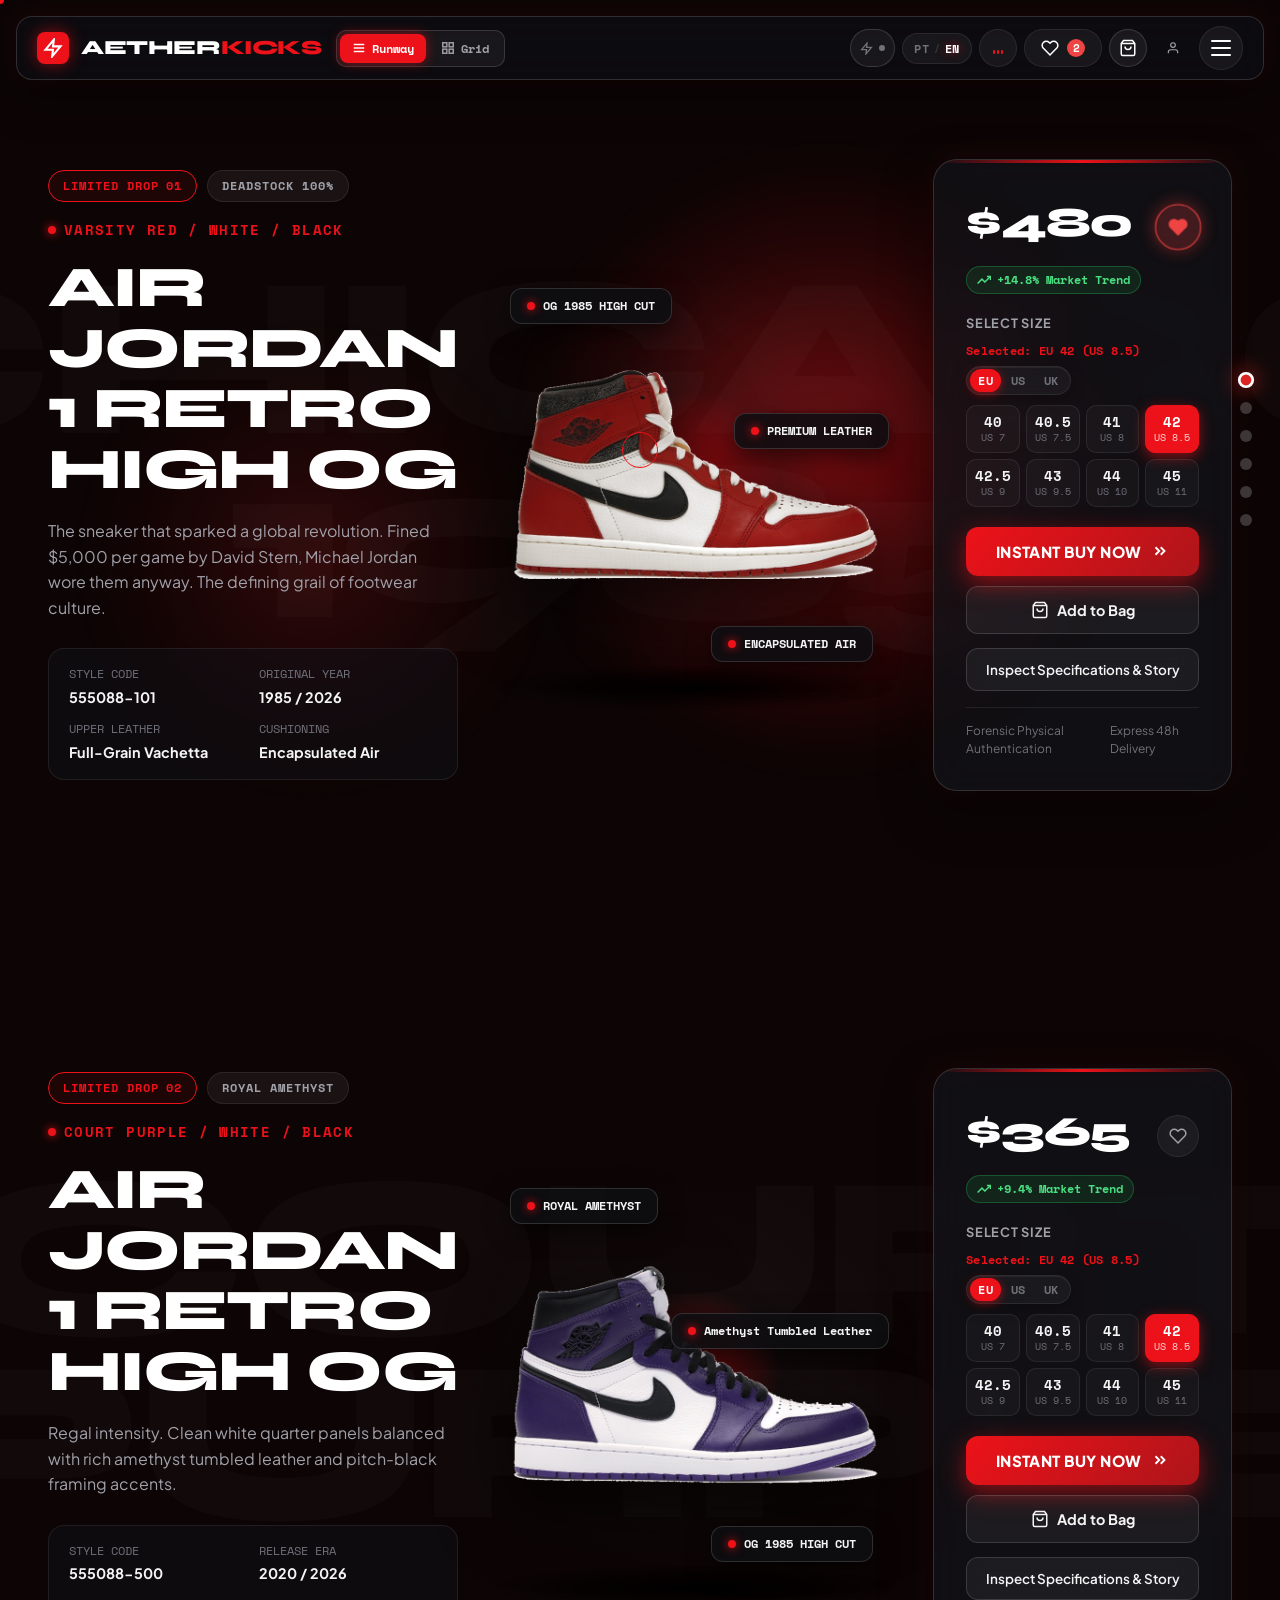
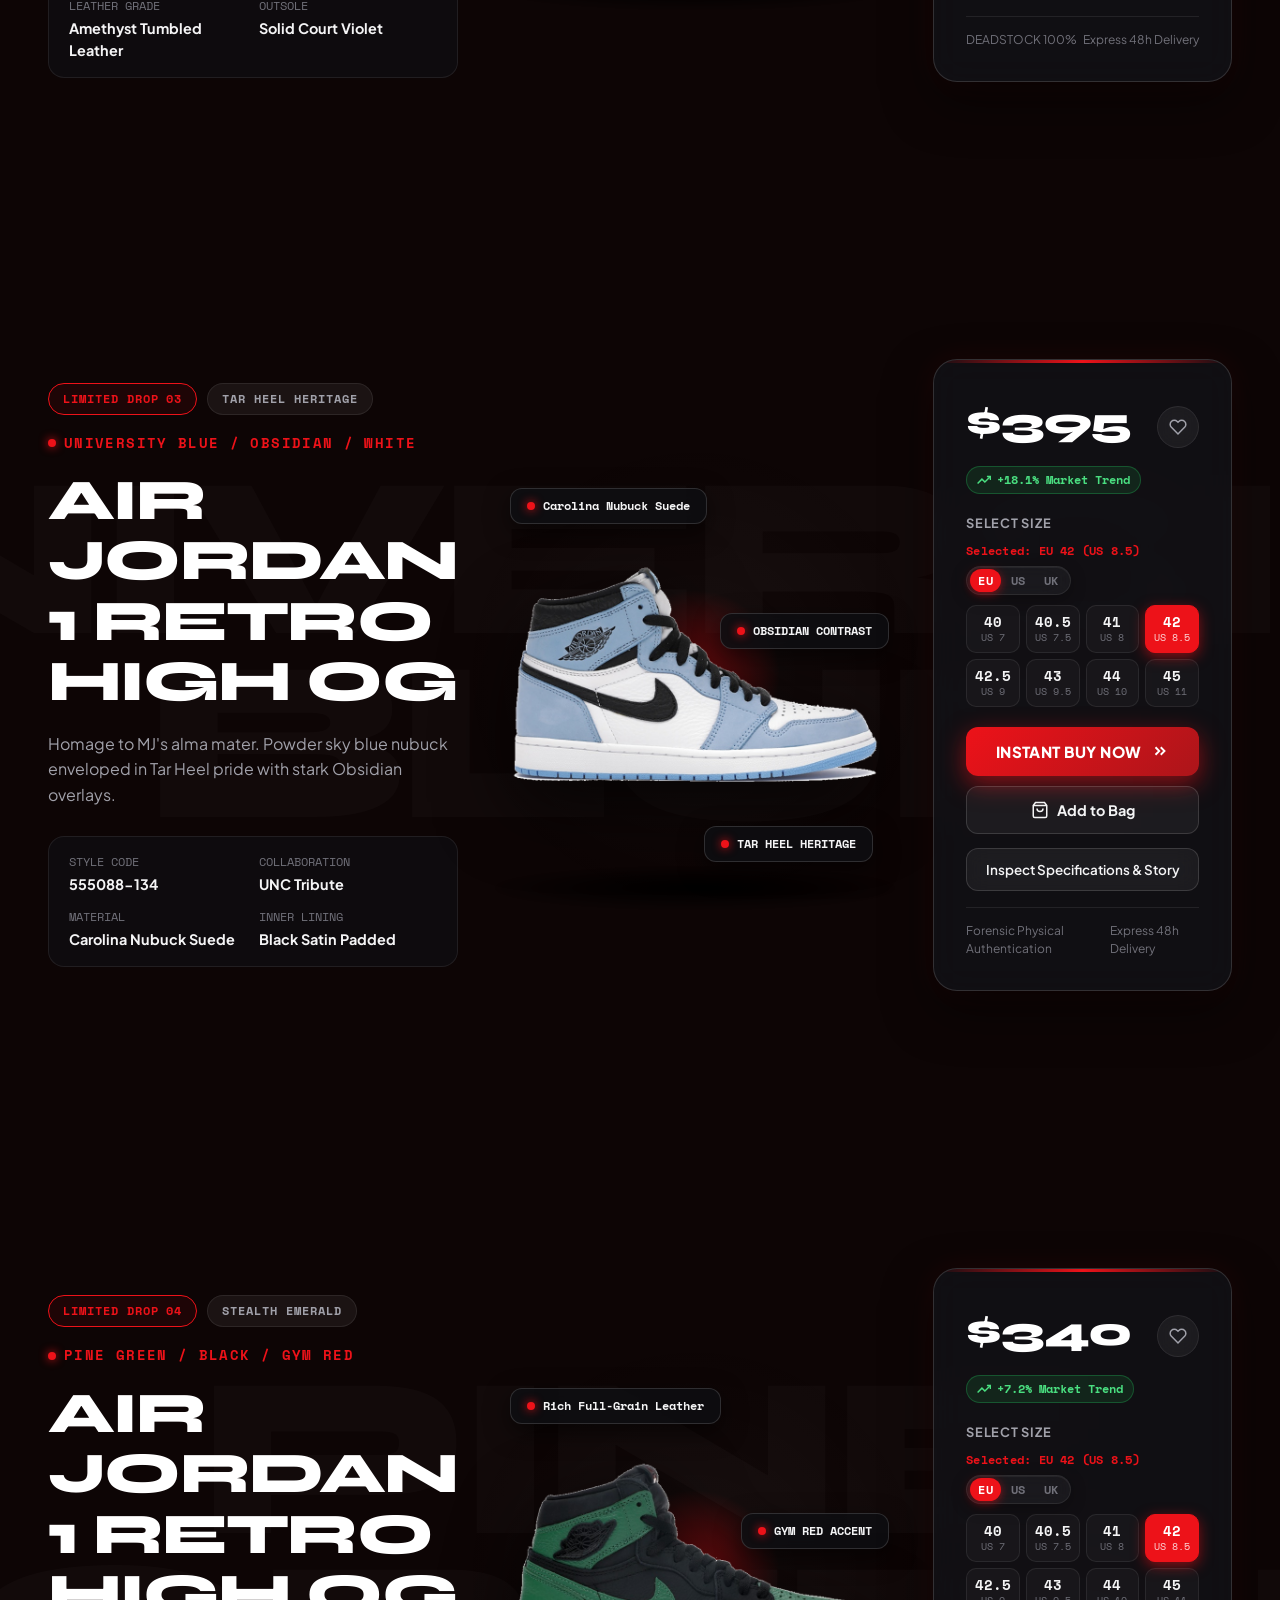
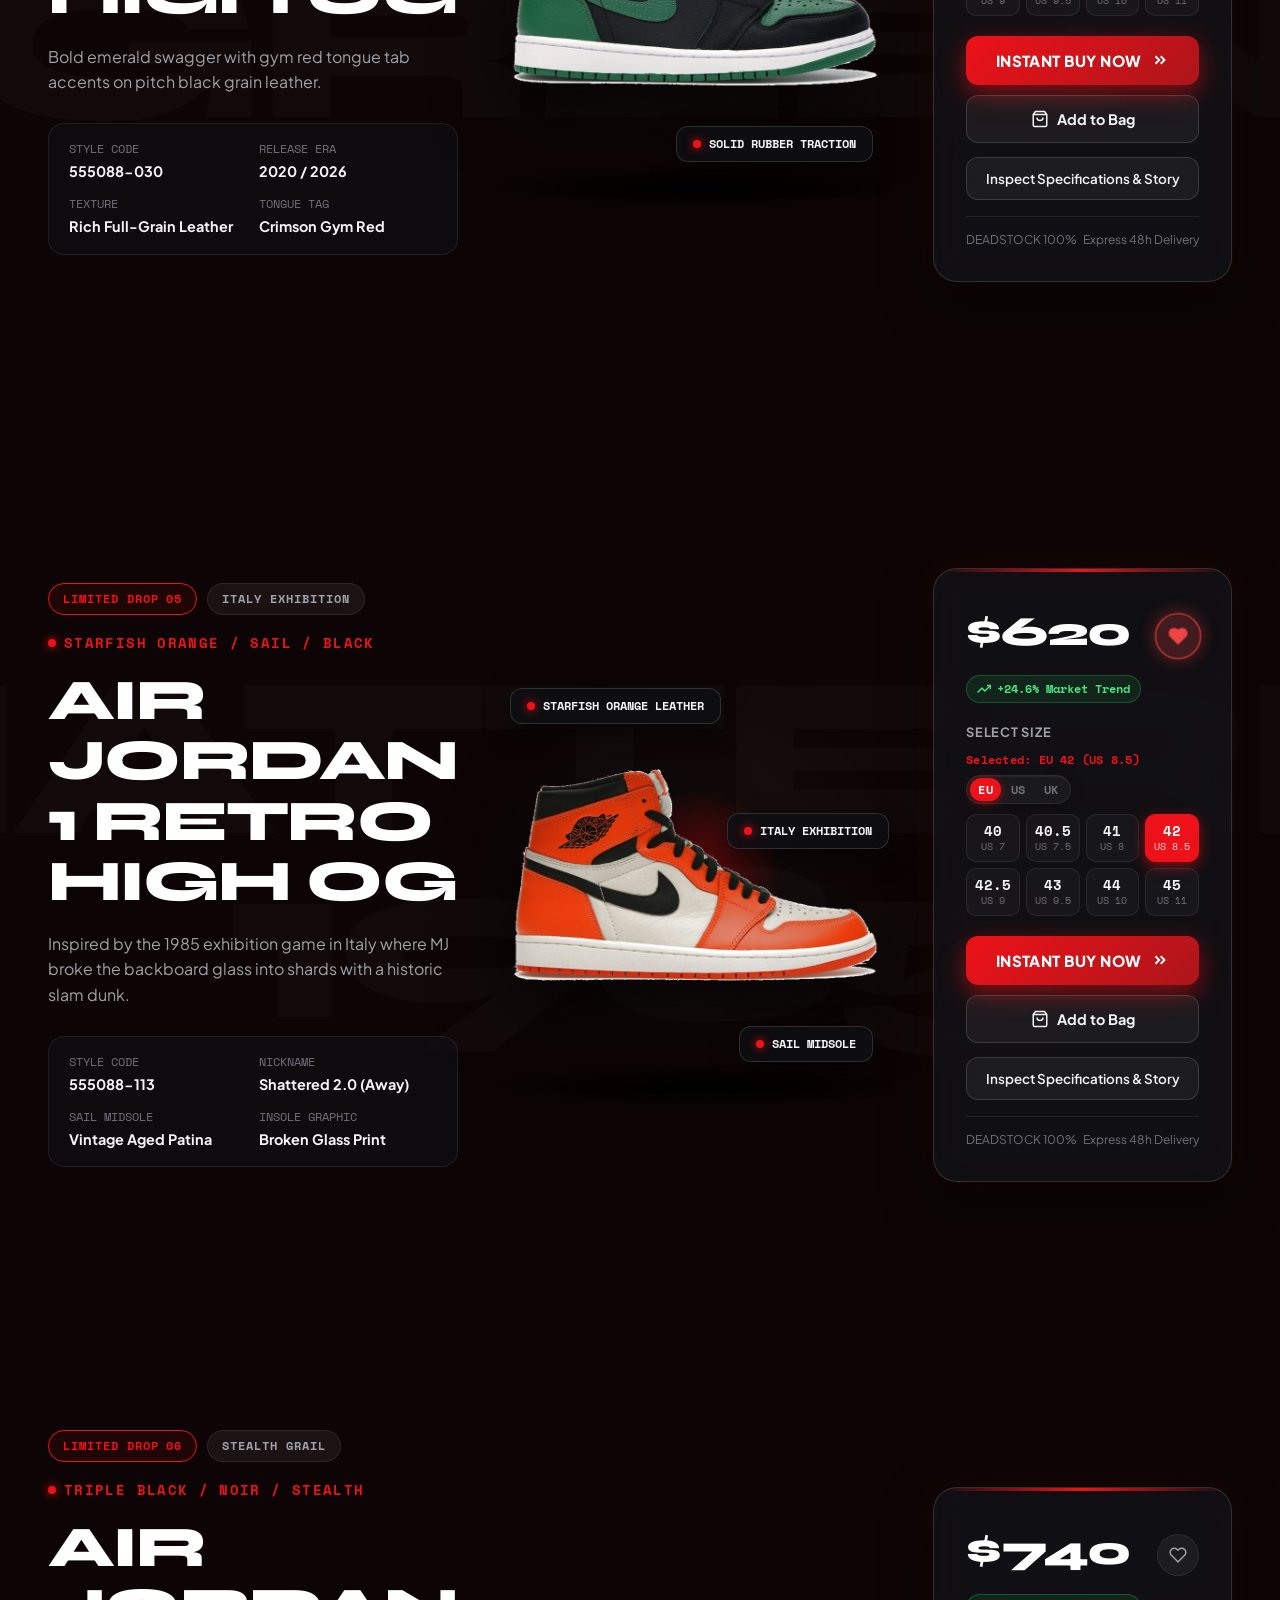
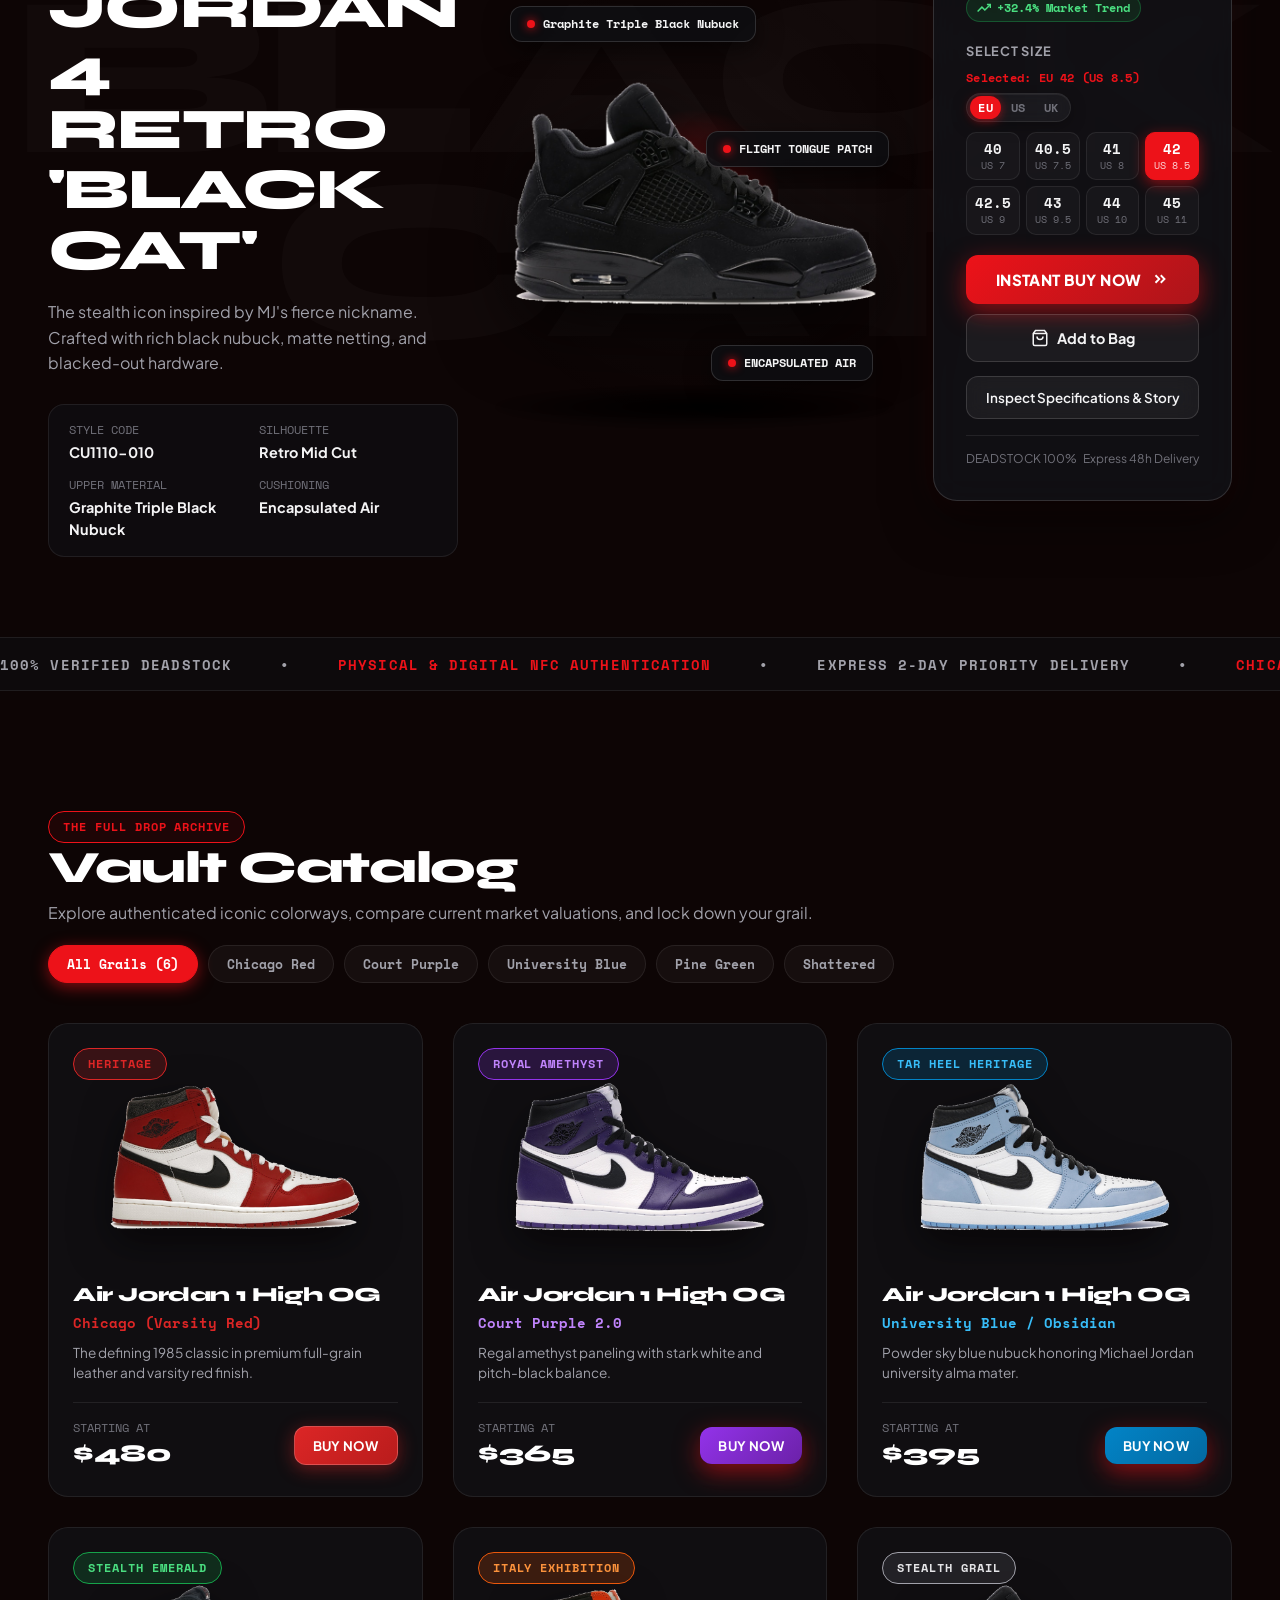
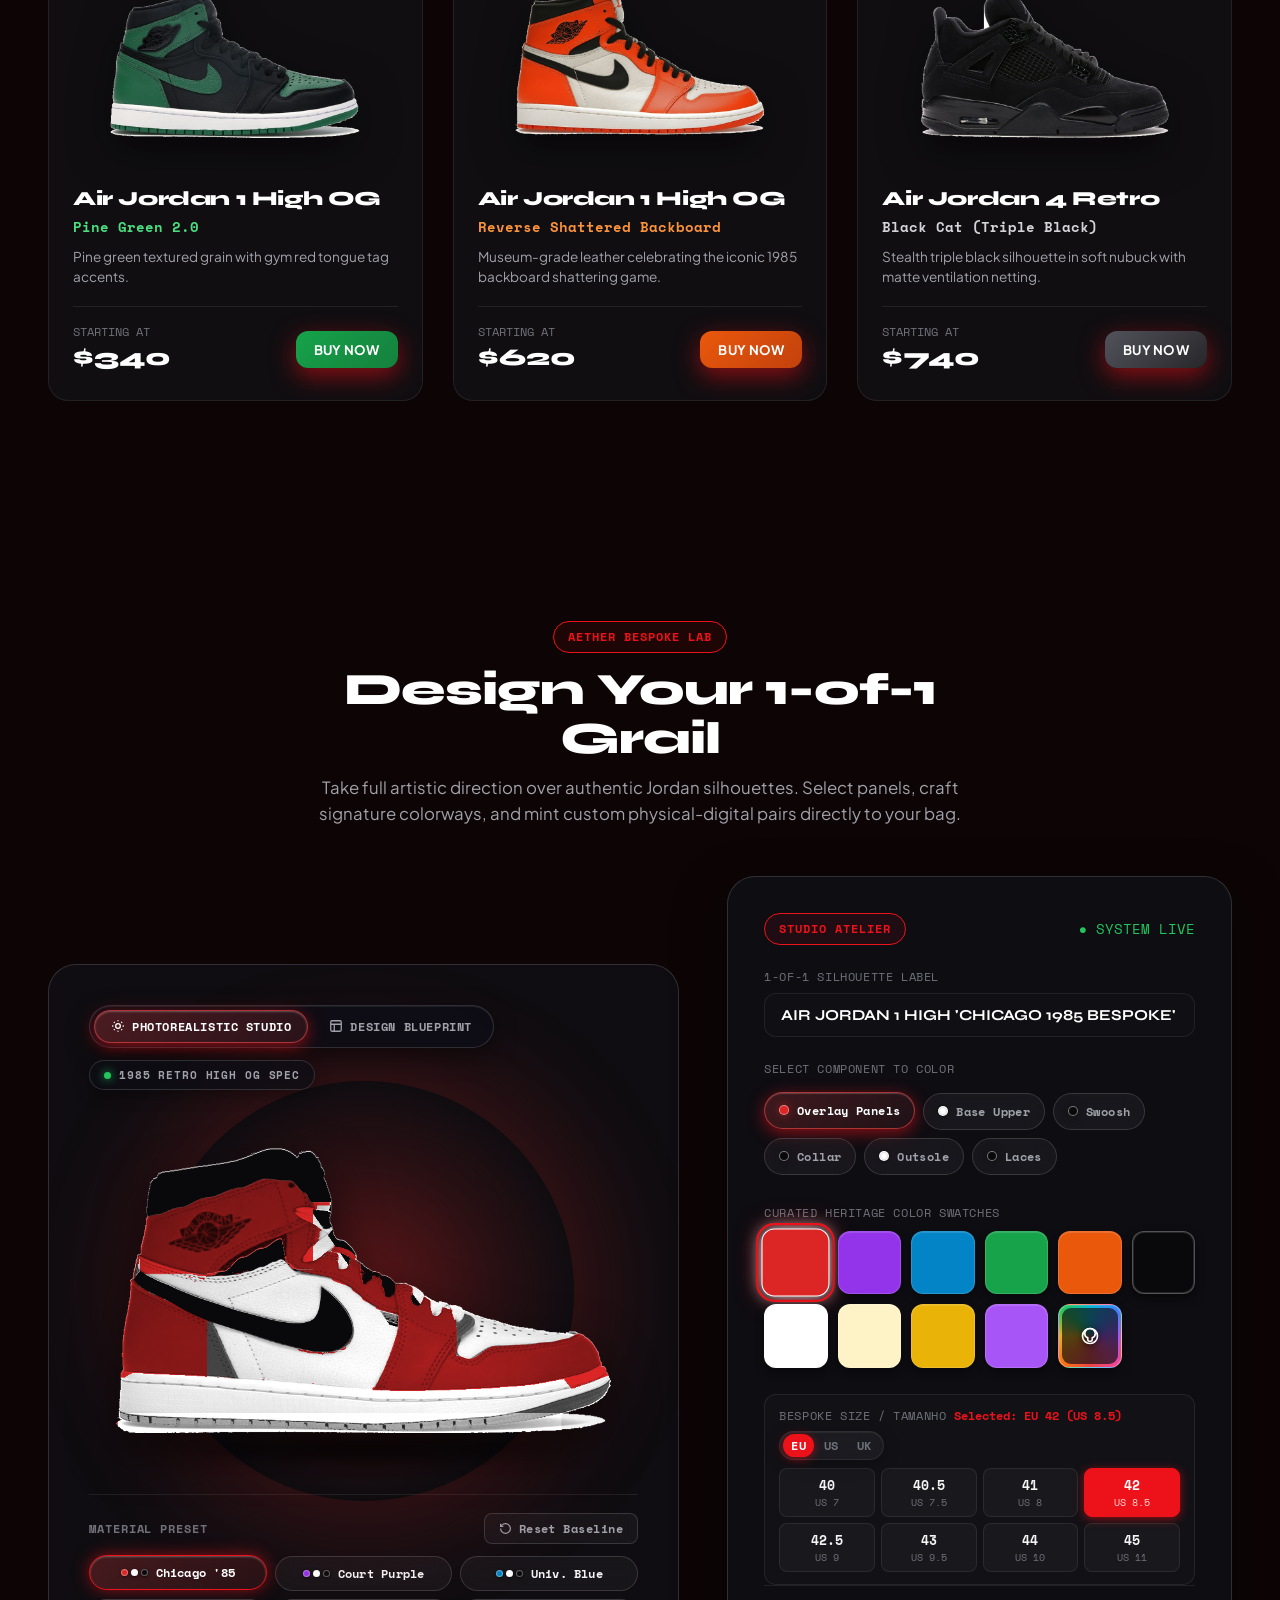
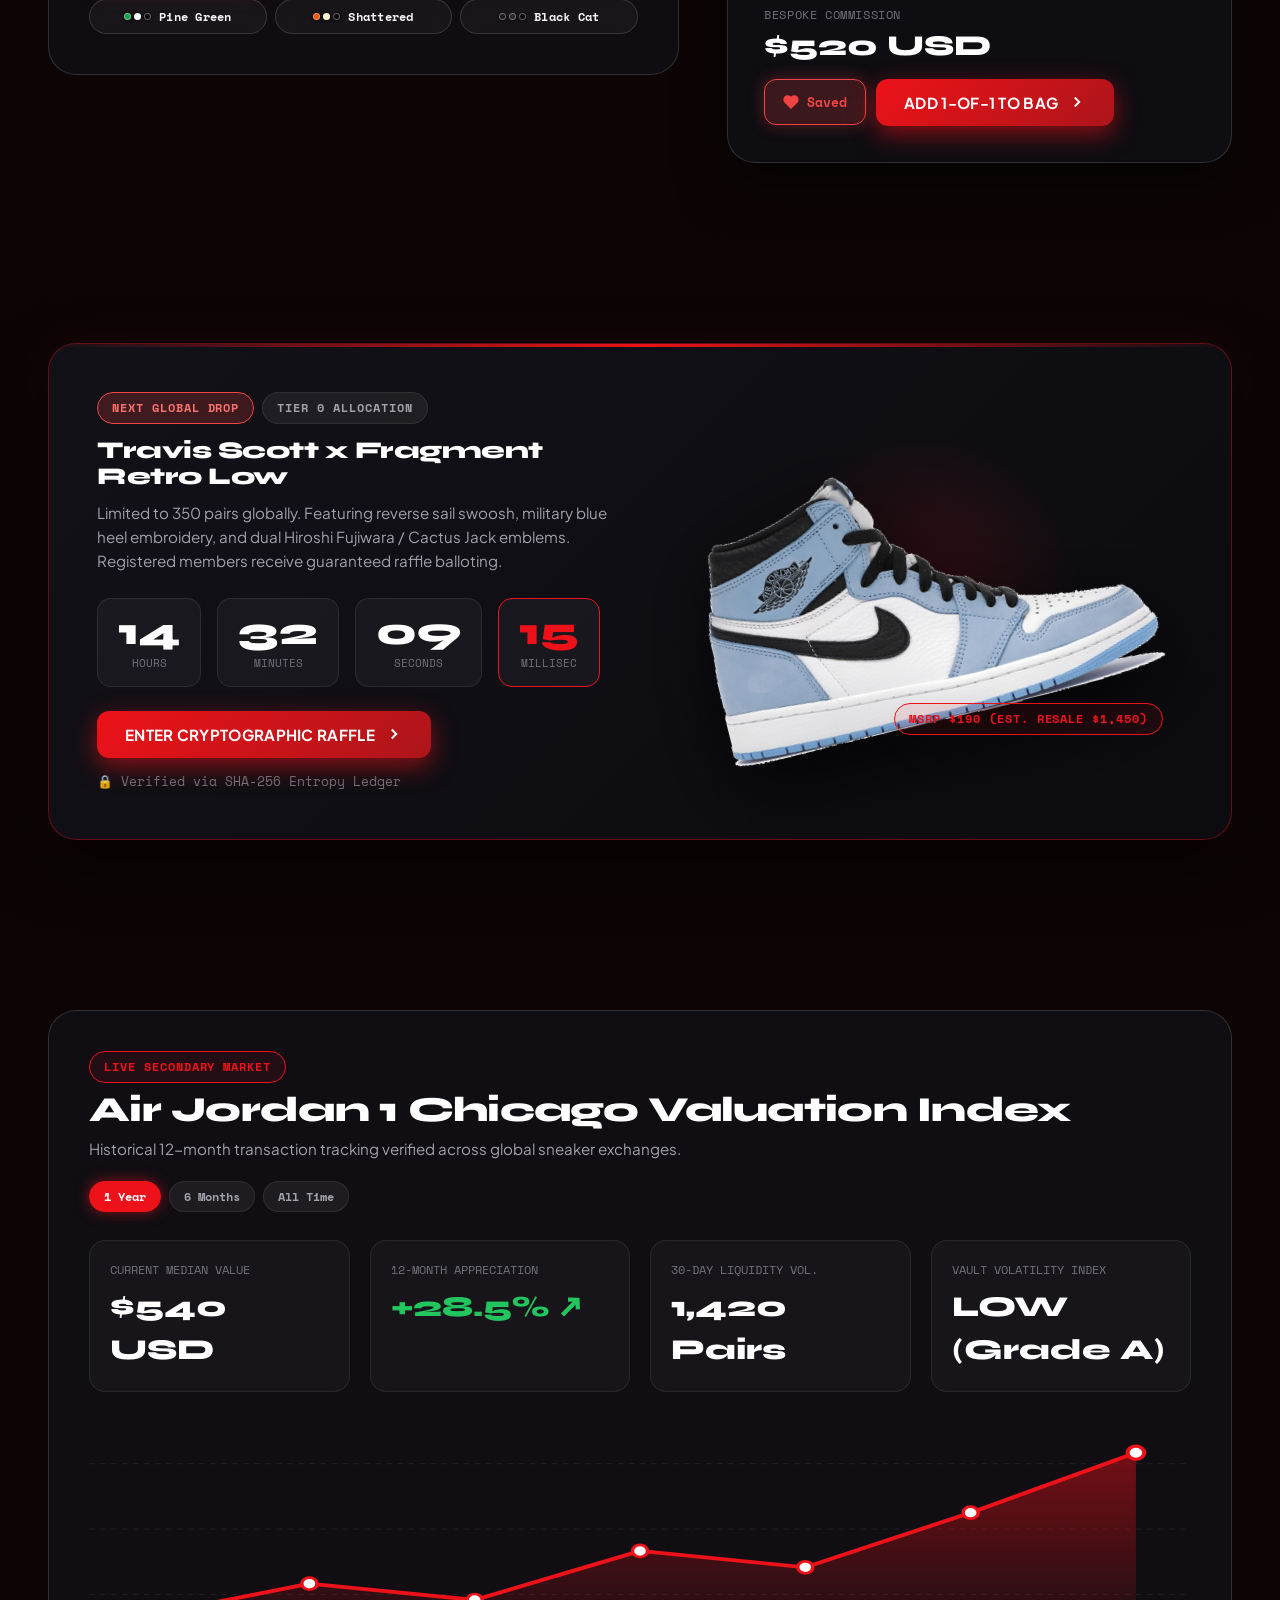
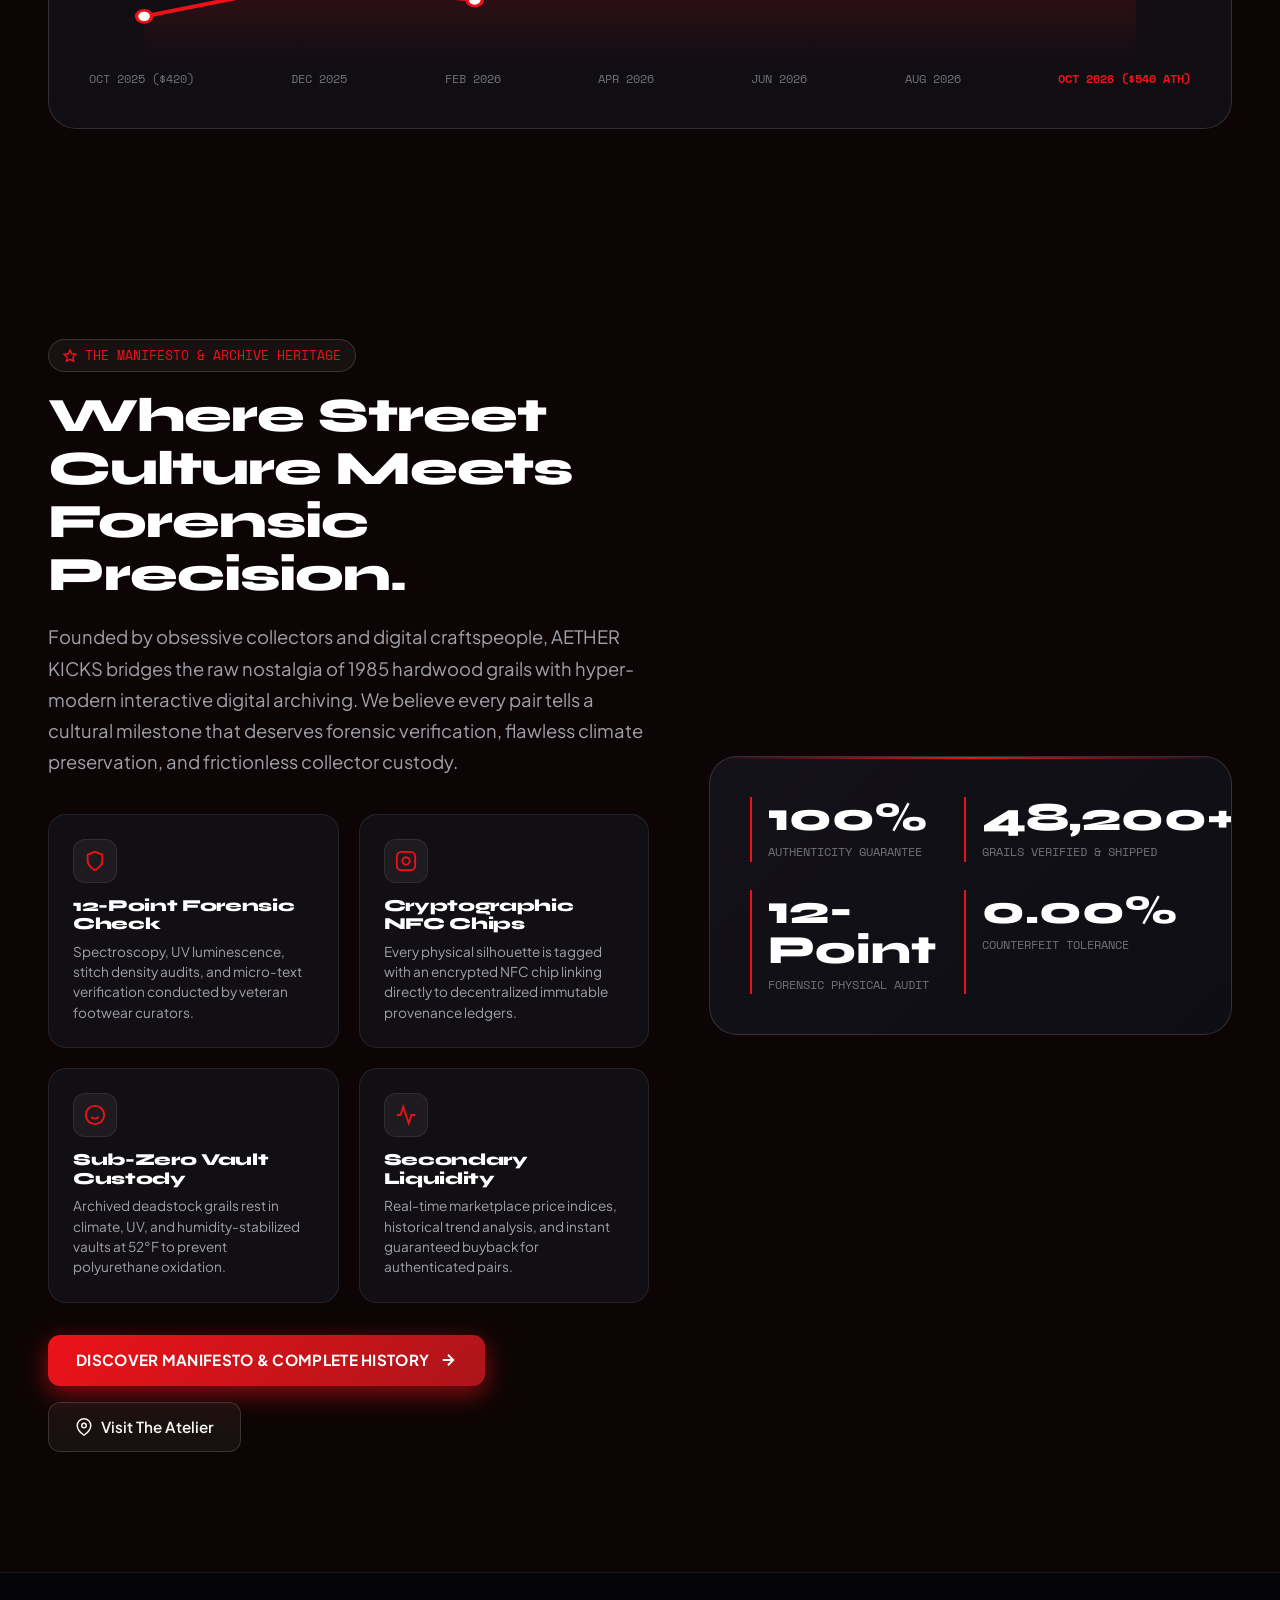
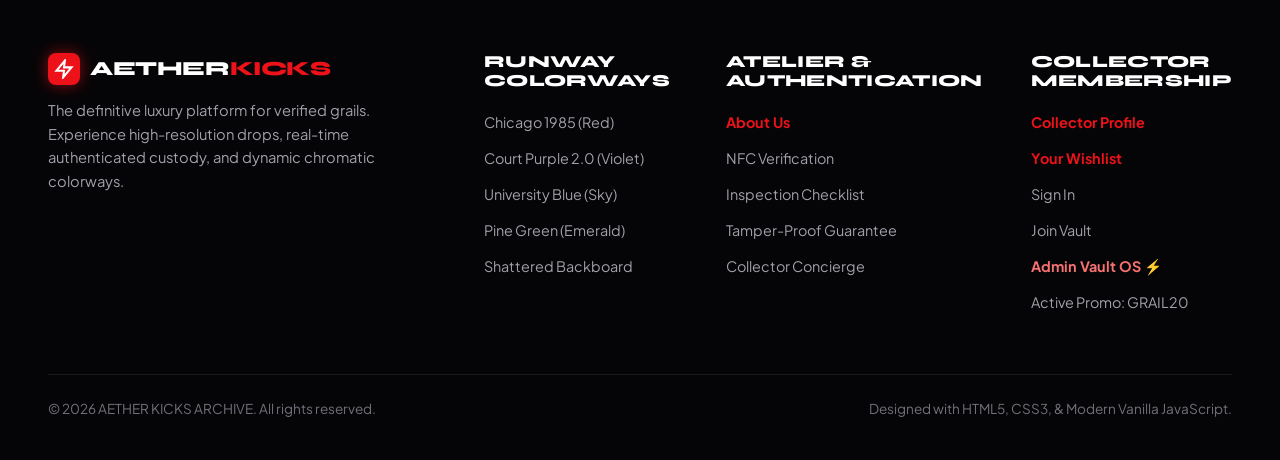
==== commit 242070d4: "feat(database): implement universal relational database engine, SQL schema/seeds, and Atelier Vault " ====
--- a/index.html
+++ b/index.html
@@ -185,6 +185,7 @@
       <li><a href="wishlist.html" class="hamburger-menu-link"><span class="menu-idx">07</span><span class="menu-label" data-i18n="menu_07">A Tua Wishlist</span></a></li>
       <li><a href="profile.html" class="hamburger-menu-link"><span class="menu-idx">08</span><span class="menu-label" data-i18n="menu_08">Perfil de Colecionador</span></a></li>
       <li><a href="#nfc-modal" onclick="if(window.openNFCScanner) { openNFCScanner(); return false; }" class="hamburger-menu-link"><span class="menu-idx">09</span><span class="menu-label" data-i18n="menu_09">NFC Verification</span></a></li>
+      <li><a href="admin.html" class="hamburger-menu-link" style="color: #f87171;"><span class="menu-idx" style="color: #dc2626;">10</span><span class="menu-label">Admin Vault OS ⚡</span></a></li>
     </ul>
 
     <div class="hamburger-drawer-footer">
@@ -2194,6 +2195,7 @@
           <li><a href="wishlist.html" style="color: var(--theme-primary); font-weight: 700;" data-i18n="menu_07">A Minha Wishlist ❤️</a></li>
           <li><a href="login.html" data-i18n="nav_signin">Sign In (Chicago)</a></li>
           <li><a href="register.html" data-i18n="nav_join_vault">Join Vault (Court Purple)</a></li>
+          <li><a href="admin.html" style="color: #f87171; font-weight: 700;">Admin Vault OS ⚡</a></li>
           <li><a href="javascript:void(0)" onclick="showToast('Use promo code GRAIL20 in your bag for 20% off.')">Active Promo: GRAIL20</a></li>
         </ul>
       </div>
@@ -2206,6 +2208,7 @@
   </footer>
 
   <!-- Scripts -->
+  <script src="assets/js/database.js"></script>
   <script src="assets/js/db.js"></script>
   <script src="assets/js/logo-particles.js"></script>
   <script src="assets/js/customizer.js"></script>
--- a/assets/css/store.css
+++ b/assets/css/store.css
@@ -3863,8 +3863,13 @@
   padding: 120px 48px;
   max-width: 1380px;
   margin: 0 auto;
+  min-height: calc(100vh - 120px);
+  display: flex;
+  align-items: center;
   position: relative;
   z-index: 20;
+  width: 100%;
+  box-sizing: border-box;
 }
 
 .about-grid {
@@ -3872,6 +3877,7 @@
   grid-template-columns: 1.15fr 1fr;
   gap: 60px;
   align-items: center;
+  width: 100%;
 }
 
 .about-manifesto-badge {
@@ -5816,12 +5822,14 @@
 .about-page-wrapper {
   position: relative;
   z-index: 10;
-  padding-top: 100px;
+  padding-top: 104px;
   max-width: 1380px;
   margin: 0 auto;
   padding-left: 32px;
   padding-right: 32px;
   padding-bottom: 120px;
+  box-sizing: border-box;
+  width: 100%;
 }
 
 /* Breadcrumb Bar */
@@ -5859,11 +5867,14 @@
 .about-hero-layout {
   display: grid;
   grid-template-columns: 1.15fr 0.85fr;
-  gap: 60px;
-  align-items: center;
-  padding-bottom: 90px;
+  gap: 64px;
+  align-items: center;
+  min-height: calc(100vh - 180px);
+  padding-bottom: 60px;
   border-bottom: 1px solid var(--border-glass);
-  margin-bottom: 90px;
+  margin-bottom: 80px;
+  width: 100%;
+  box-sizing: border-box;
 }
 
 .about-hero-badge {
@@ -6696,6 +6707,7 @@
   .about-hero-layout {
     grid-template-columns: 1fr;
     gap: 40px;
+    min-height: auto;
   }
   .origins-content-grid {
     grid-template-columns: 1fr;
@@ -7270,32 +7282,34 @@
   overflow-wrap: break-word !important;
 }
 
-/* Ensure all about images, cards, and stages never cause horizontal overflow */
-.about-section,
-.about-page-wrapper,
-.about-hero-layout,
-.origins-content-grid,
-.mission-tenets-grid,
-.pillars-luxury-grid,
-.process-steps-grid,
-.vault-metrics-banner,
-.concierge-layout-grid,
-.about-stats-panel {
-  max-width: 100% !important;
-  box-sizing: border-box !important;
-}
-
-.about-showcase-stage,
-.about-showcase-img {
-  max-width: 100% !important;
-  box-sizing: border-box !important;
-}
-
 /* Tablet & Mobile Breakpoints (<= 768px) */
 @media (max-width: 768px) {
+  /* Prevent horizontal overflow on mobile viewports */
+  .about-section,
+  .about-page-wrapper,
+  .about-hero-layout,
+  .origins-content-grid,
+  .mission-tenets-grid,
+  .pillars-luxury-grid,
+  .process-steps-grid,
+  .vault-metrics-banner,
+  .concierge-layout-grid,
+  .about-stats-panel,
+  .about-showcase-stage,
+  .about-showcase-img {
+    max-width: 100% !important;
+    box-sizing: border-box !important;
+  }
+
+  .about-hero-layout {
+    min-height: auto !important;
+  }
+
   .about-section {
     padding: 70px 16px !important;
     overflow-x: hidden !important;
+    min-height: auto !important;
+    display: block !important;
   }
 
   .about-grid {
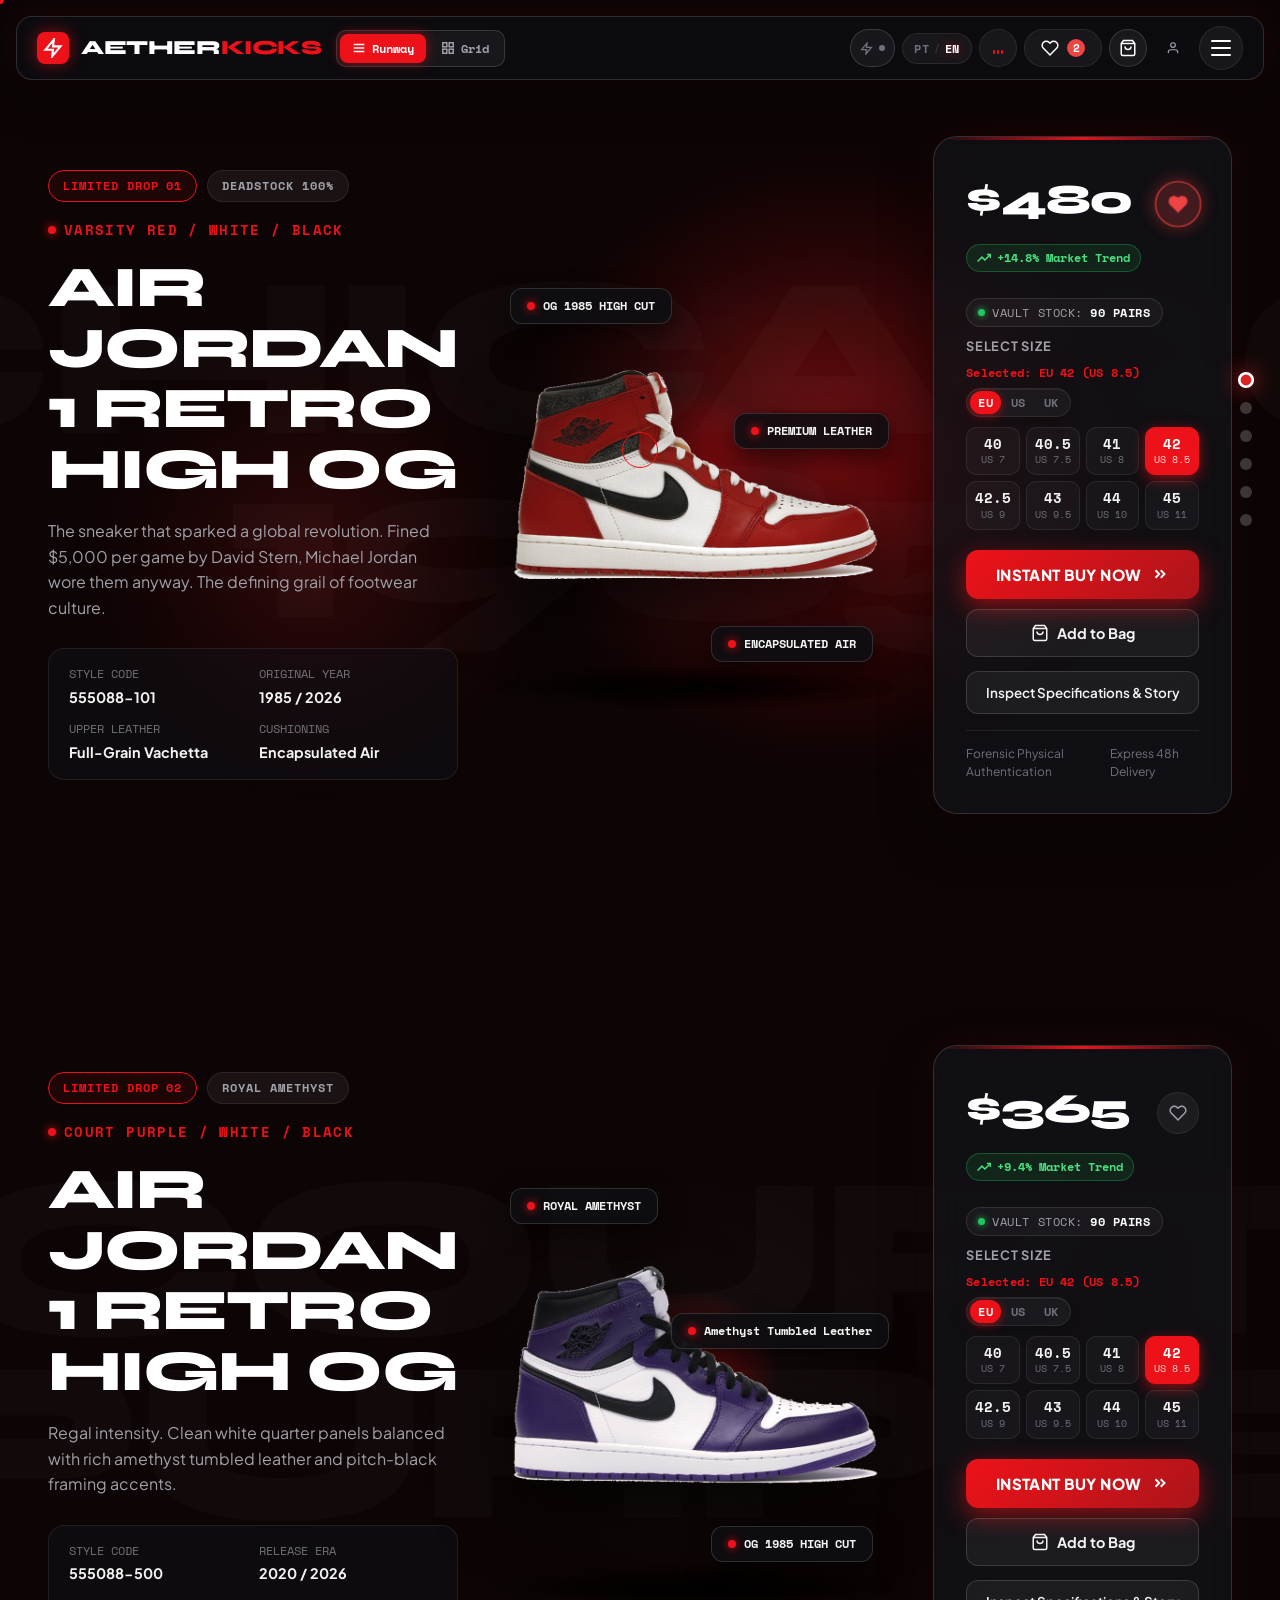
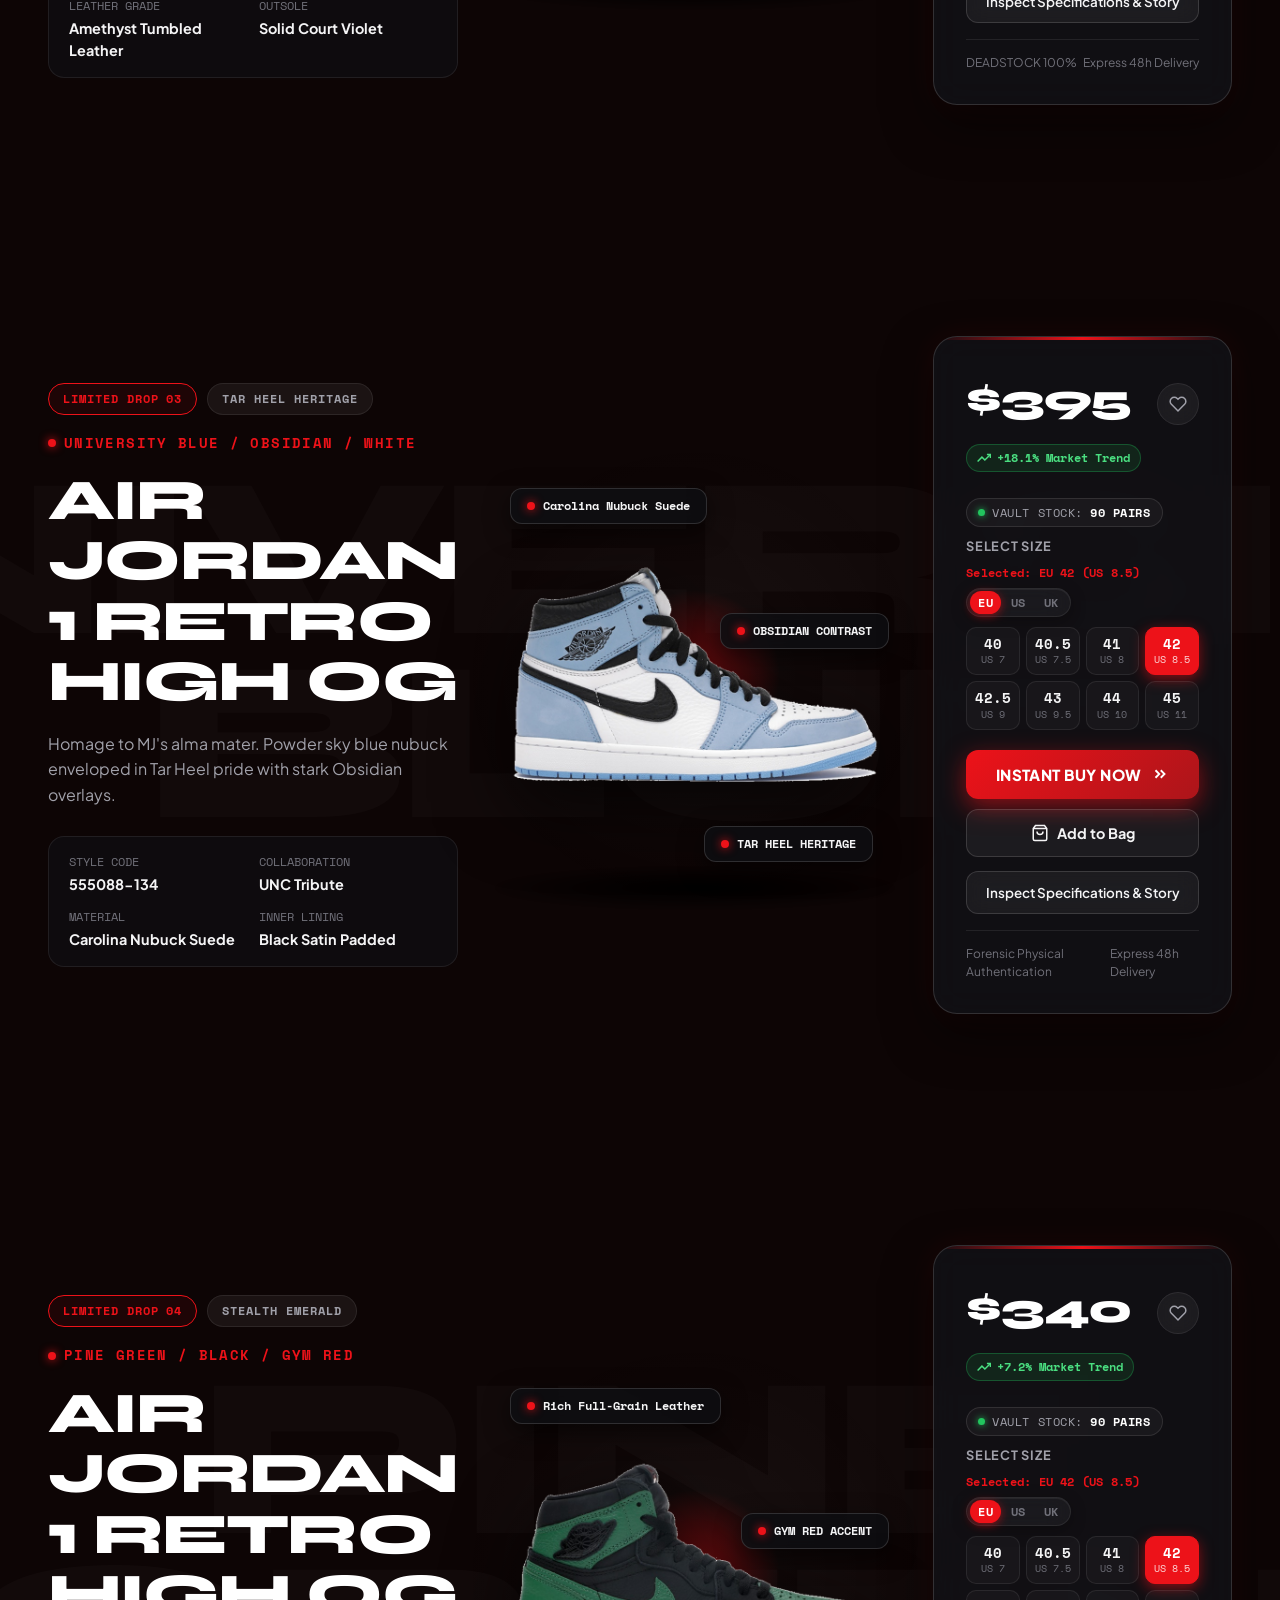
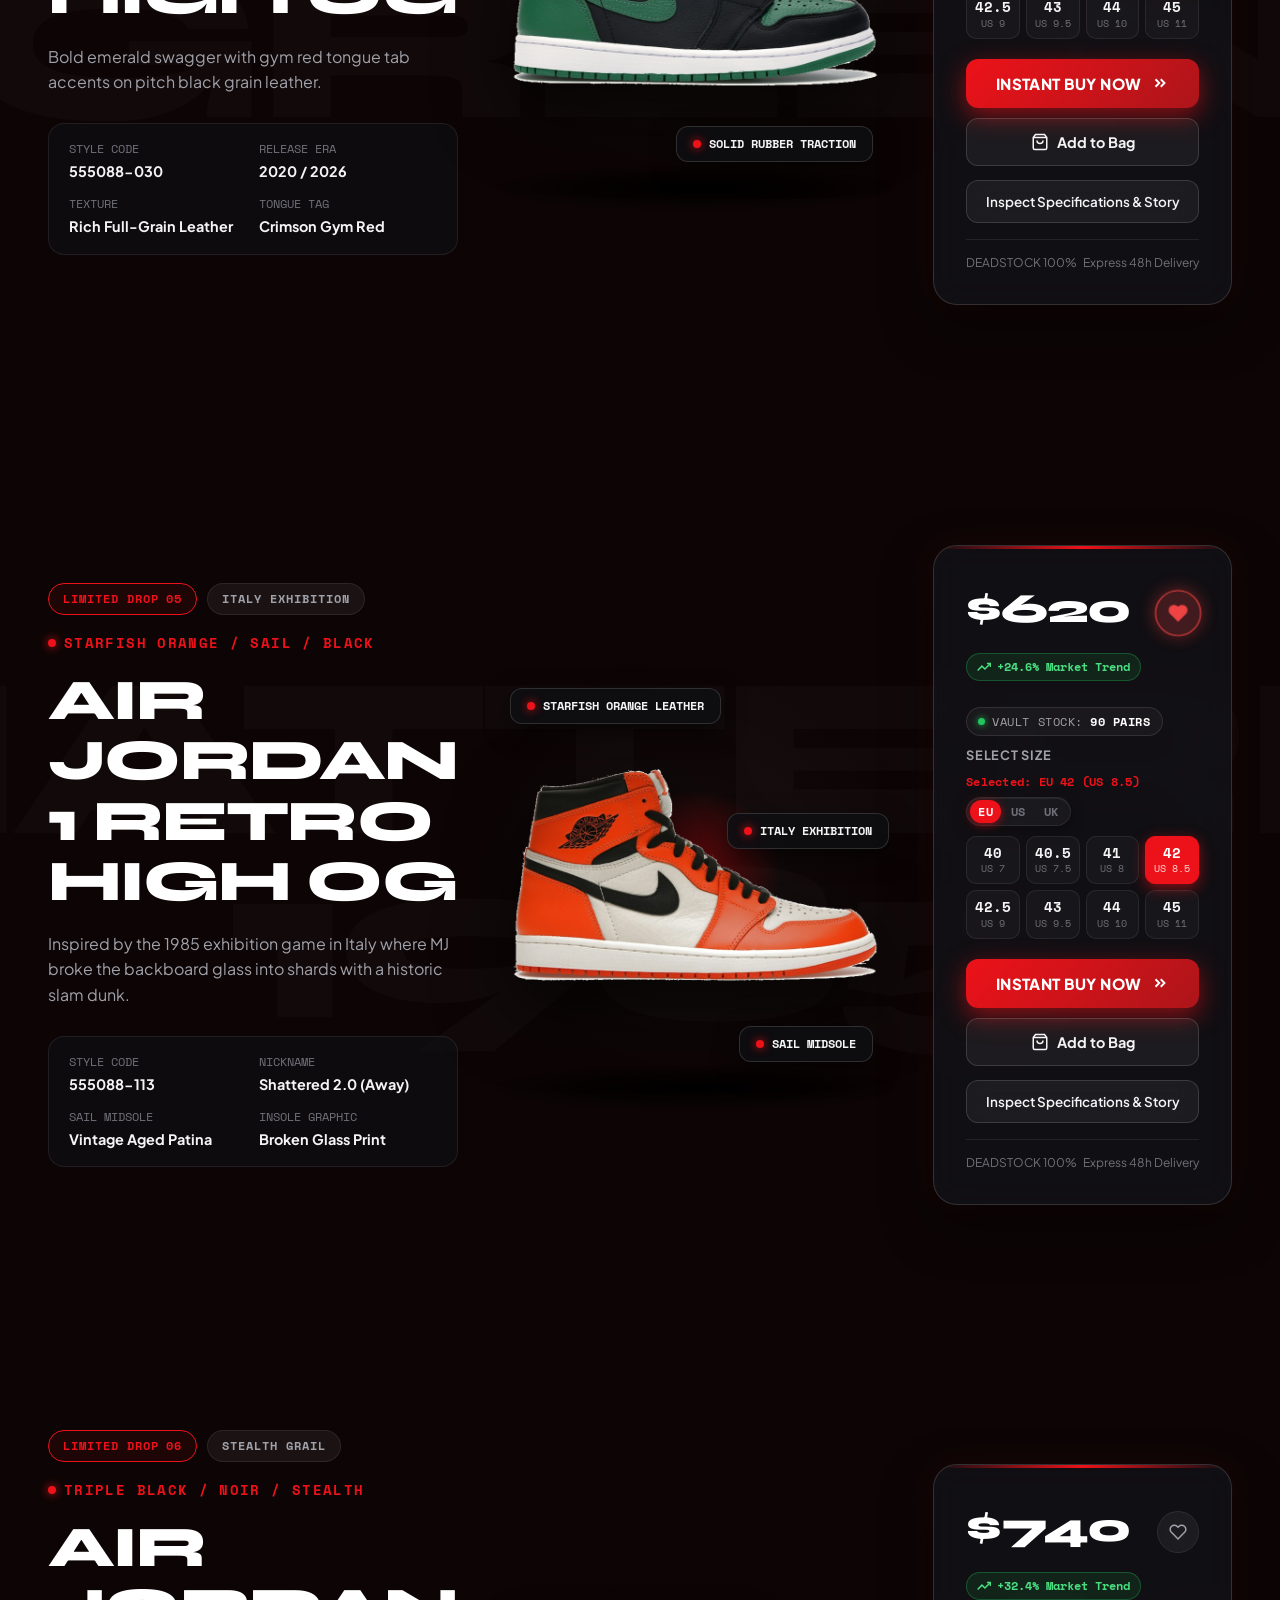
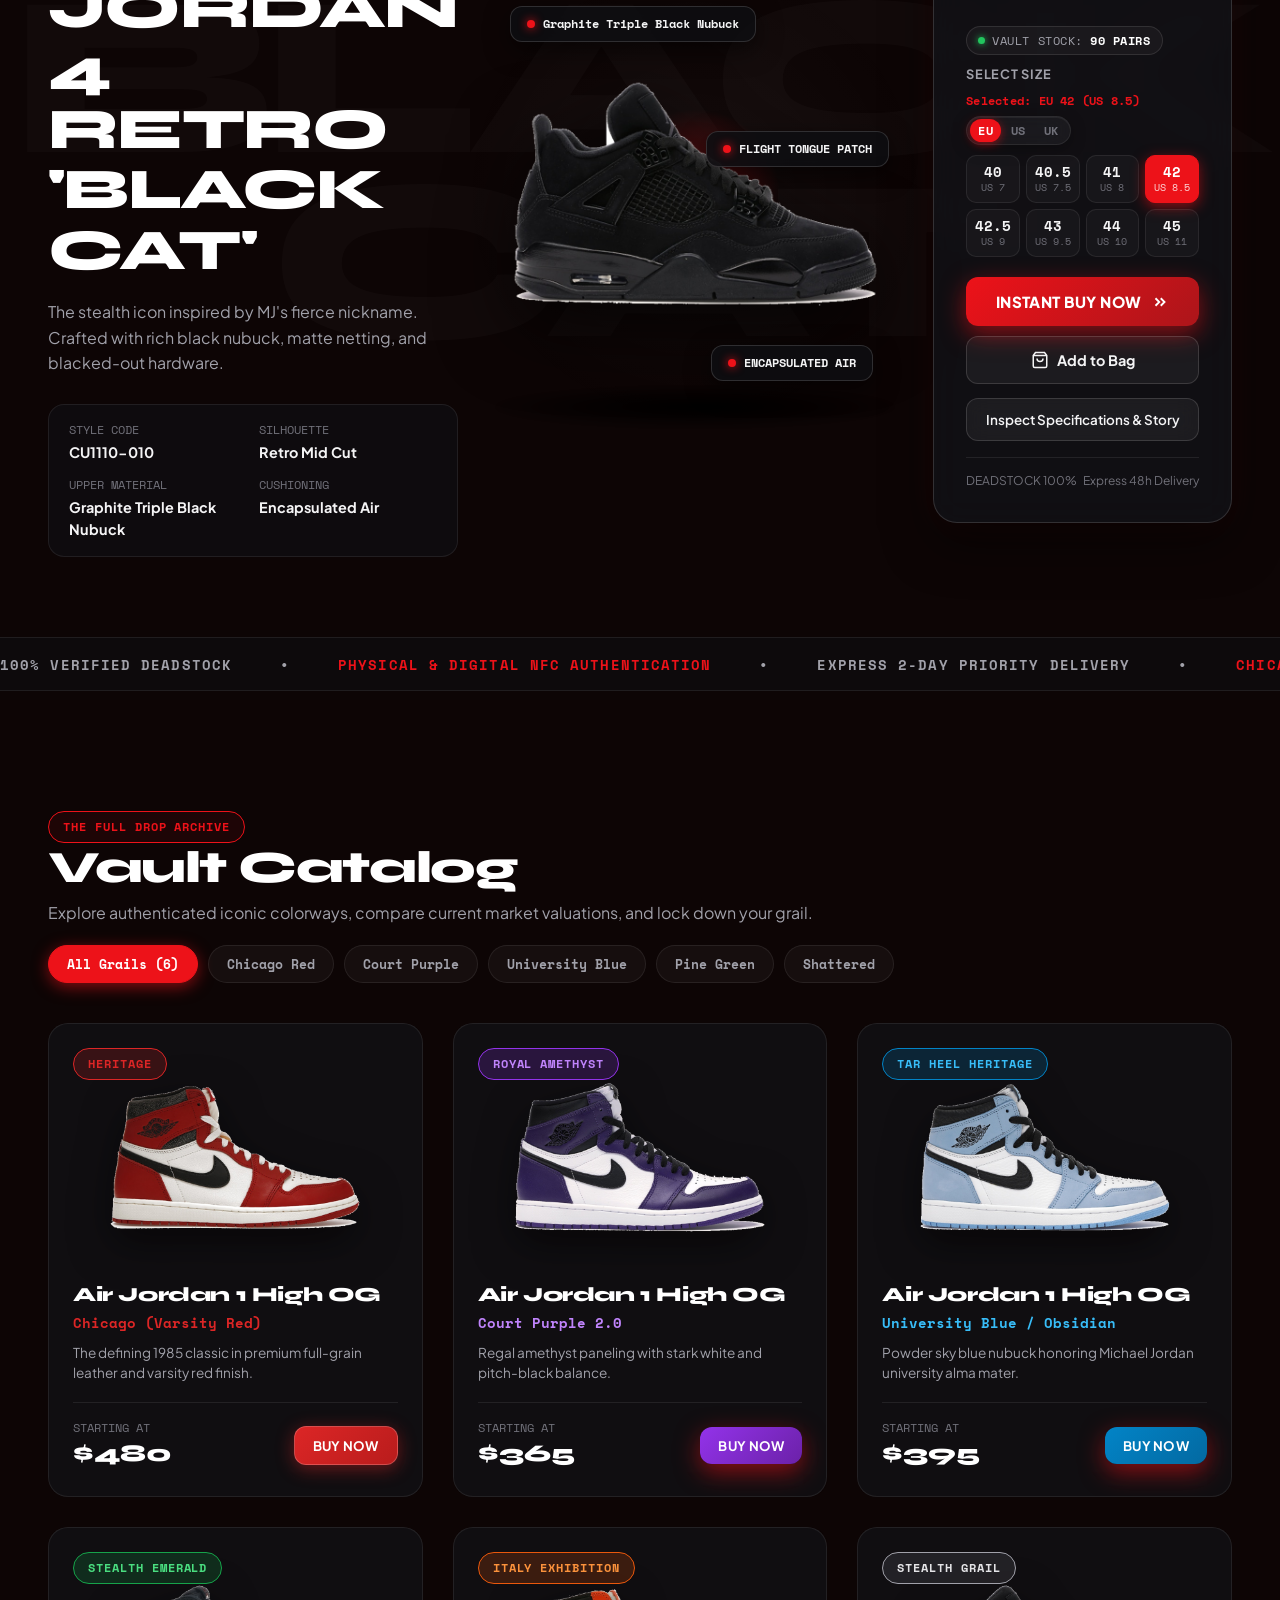
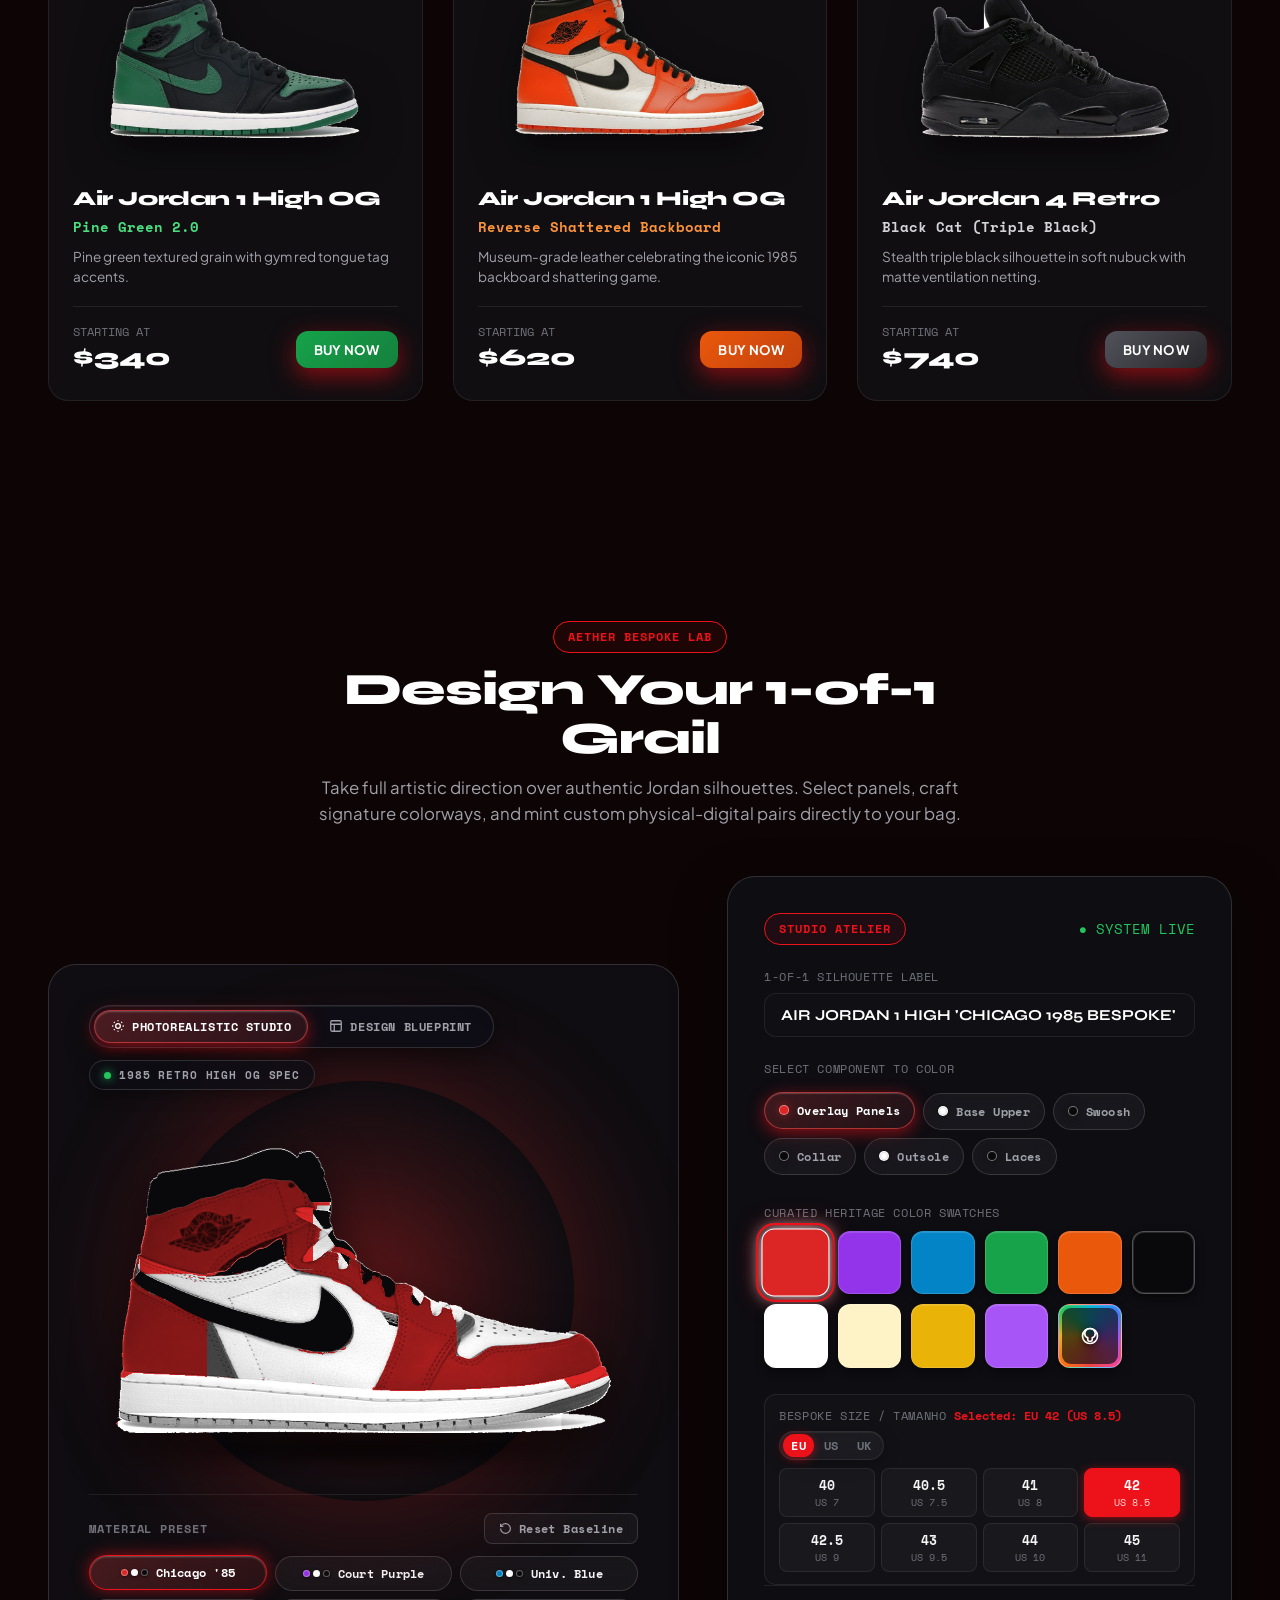
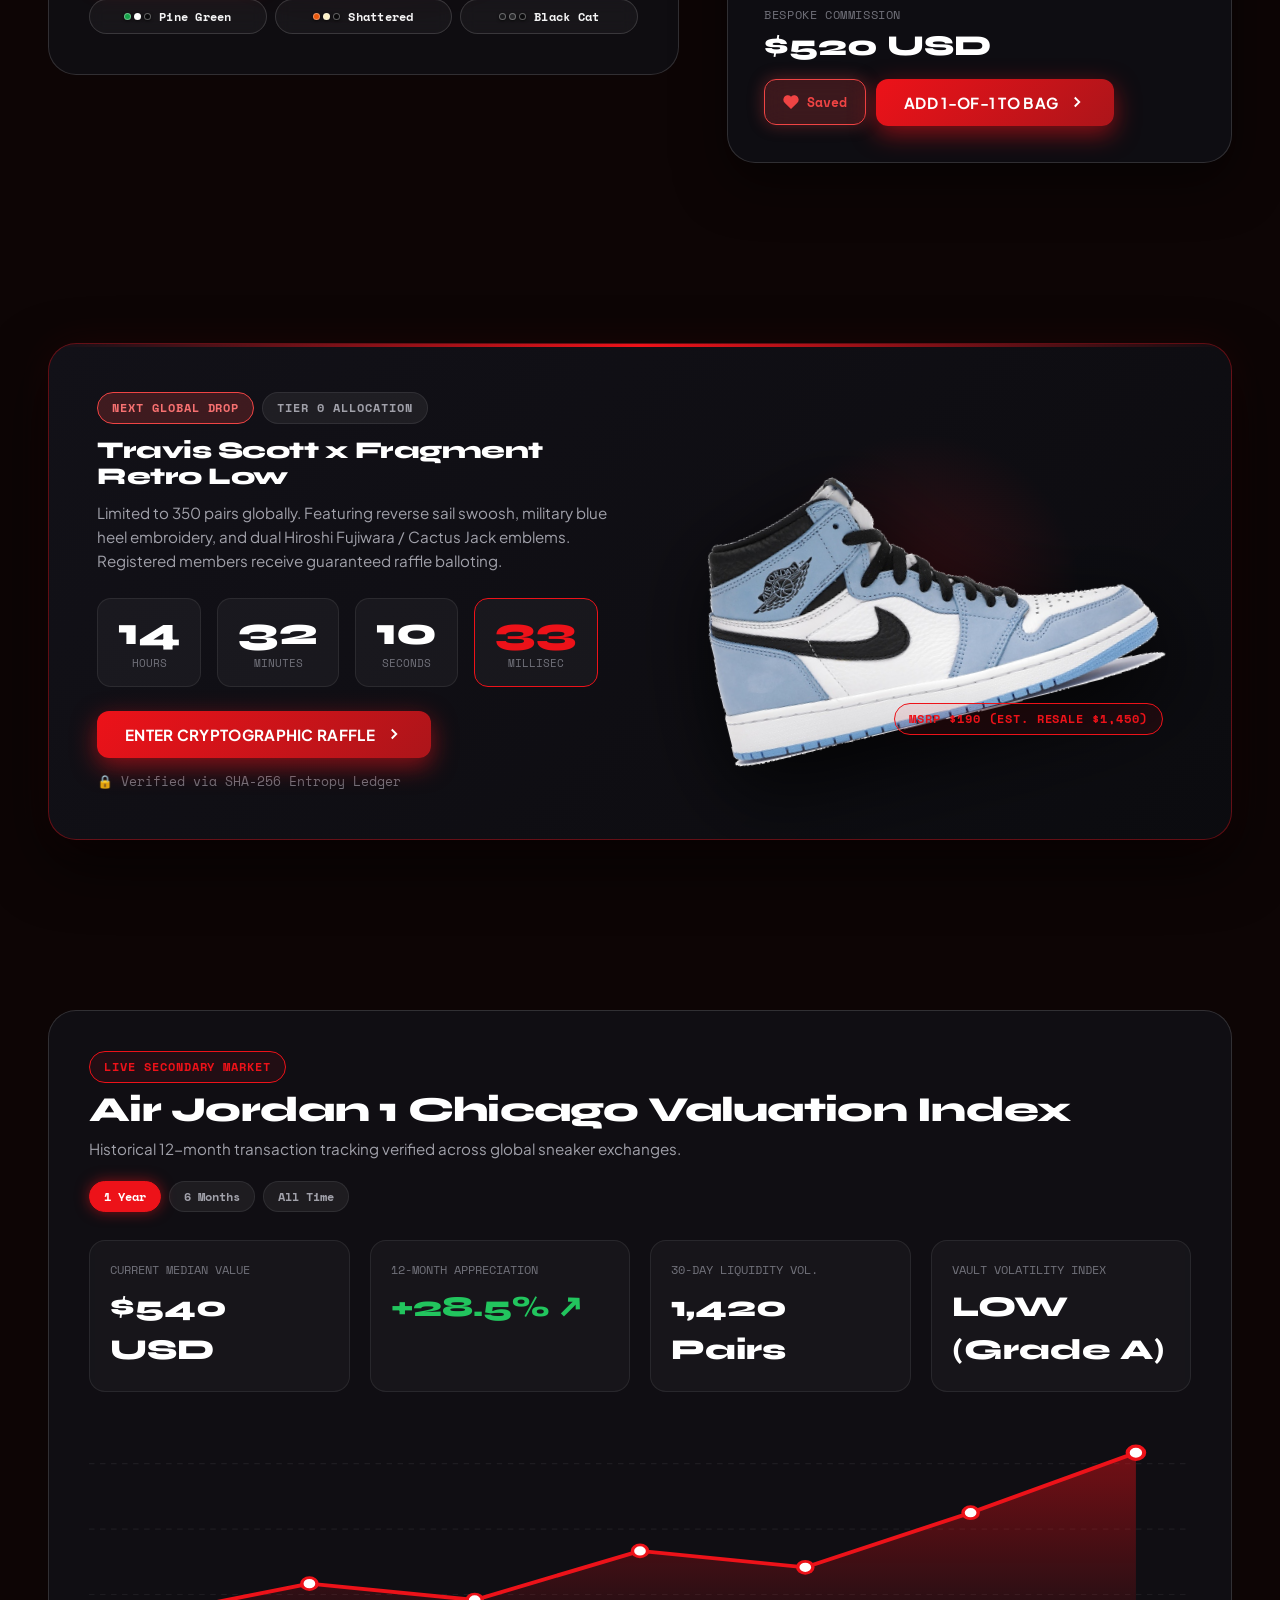
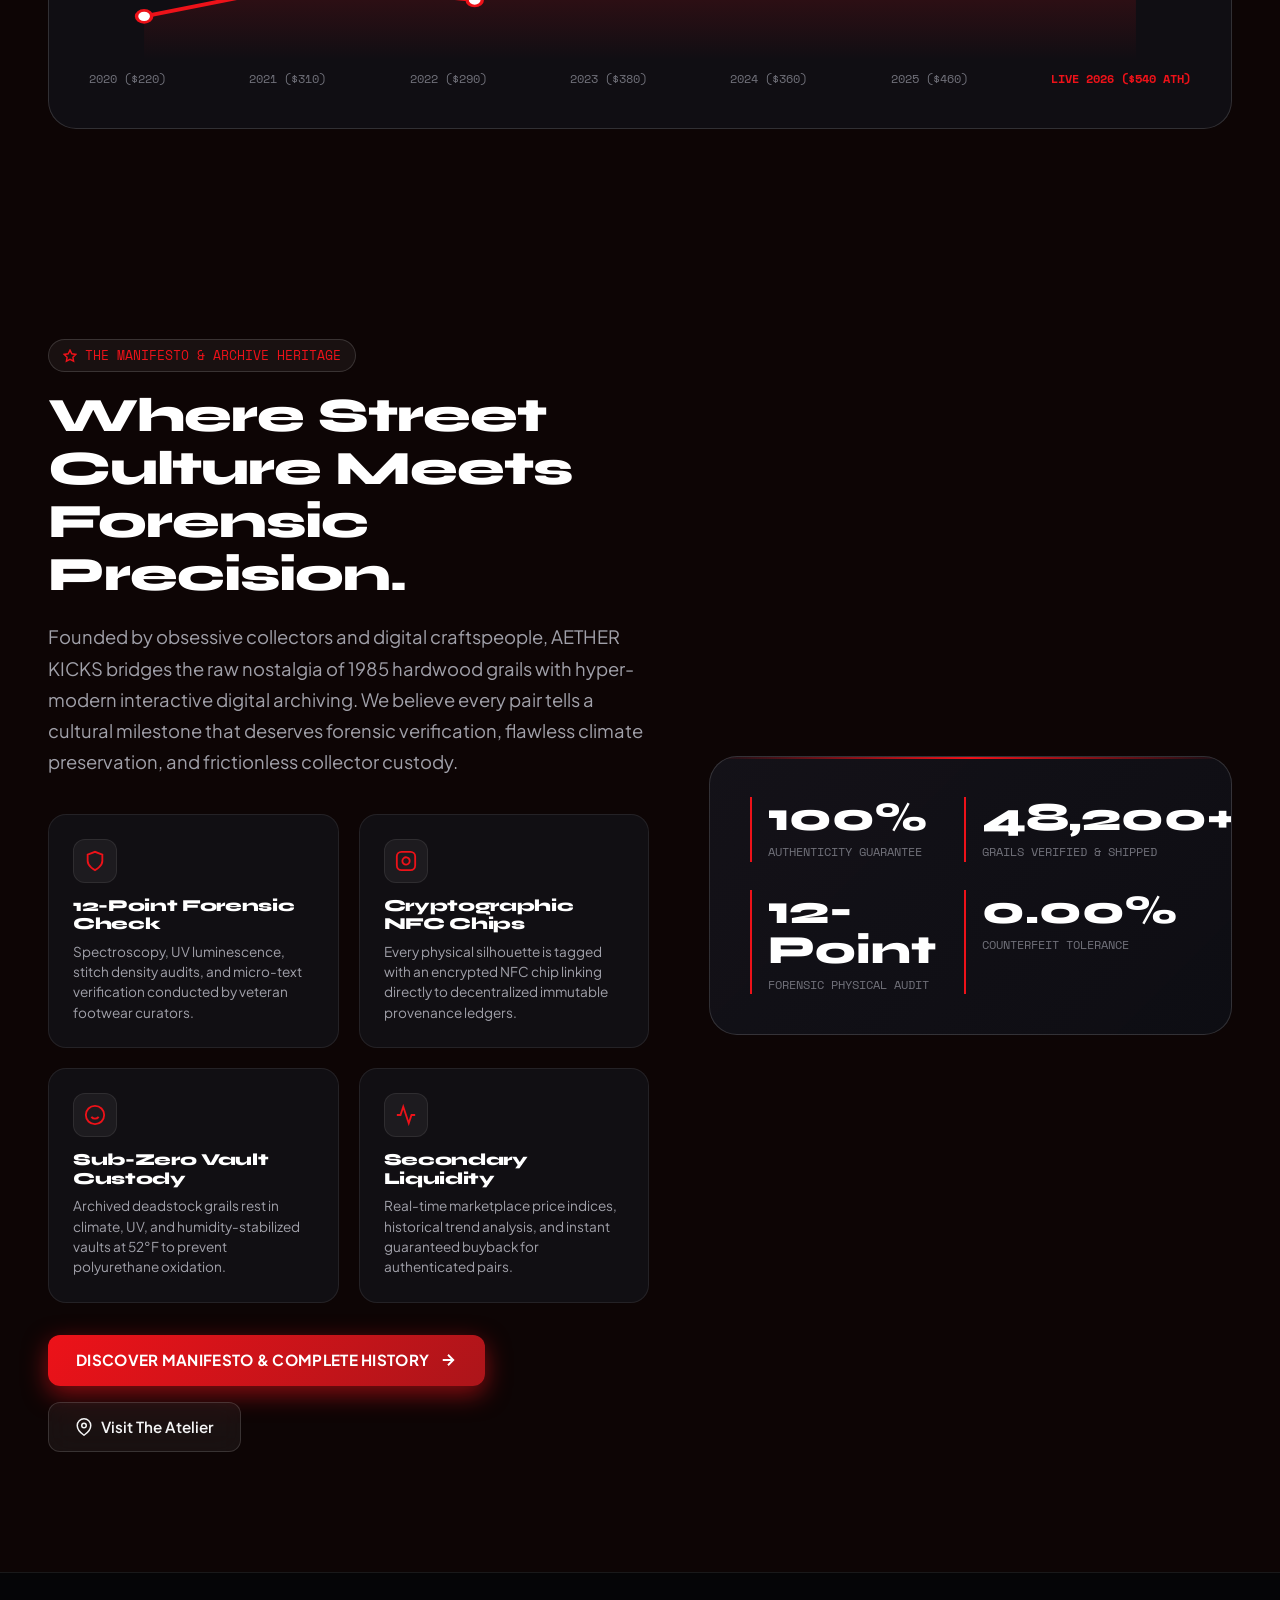
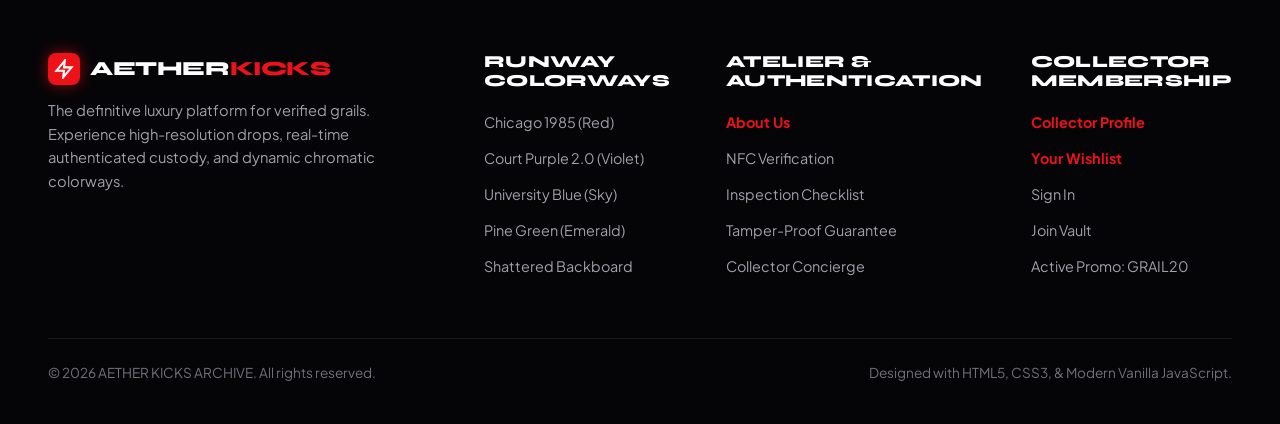
==== commit e91a3184: "feat(security-admin-store): secret passkey admin gate, team management, custom color picker, stock c" ====
--- a/index.html
+++ b/index.html
@@ -1794,13 +1794,13 @@
       </div>
 
       <div class="analytics-date-row" style="display: flex; justify-content: space-between; margin-top: 10px; font-family: var(--font-mono); font-size: 0.75rem; color: var(--text-muted);">
-        <span>OCT 2025 ($420)</span>
-        <span>DEC 2025</span>
-        <span>FEB 2026</span>
-        <span>APR 2026</span>
-        <span>JUN 2026</span>
-        <span>AUG 2026</span>
-        <span style="color: var(--theme-primary); font-weight: 700;">OCT 2026 ($540 ATH)</span>
+        <span>2020 ($220)</span>
+        <span>2021 ($310)</span>
+        <span>2022 ($290)</span>
+        <span>2023 ($380)</span>
+        <span>2024 ($360)</span>
+        <span>2025 ($460)</span>
+        <span style="color: var(--theme-primary); font-weight: 700;">LIVE 2026 ($540 ATH)</span>
       </div>
     </div>
   </section>
@@ -1905,7 +1905,7 @@
           <svg width="16" height="16" viewBox="0 0 24 24" fill="none" stroke="currentColor" stroke-width="2"><path d="M20.84 4.61a5.5 5.5 0 0 0-7.78 0L12 5.67l-1.06-1.06a5.5 5.5 0 0 0-7.78 7.78l1.06 1.06L12 21.23l7.78-7.78 1.06-1.06a5.5 5.5 0 0 0 0-7.78z"/></svg>
           <span data-i18n="nav_wishlist">Wishlist</span>
         </button>
-        <button class="btn-primary" onclick="if(window.cartManager) { if(typeof window.cartManager.addCurrentModalItem === 'function') { window.cartManager.addCurrentModalItem(); } else if(window.cartManager.activeShoeForModal) { window.cartManager.addItem(window.cartManager.activeShoeForModal.id, window.cartManager.selectedSize || 'EU 42 (US 8.5)', 'deadstock'); window.cartManager.closeBuyModal(); } }">
+        <button class="btn-primary" id="modal-btn-add-bag" onclick="if(window.cartManager) { if(typeof window.cartManager.addCurrentModalItem === 'function') { window.cartManager.addCurrentModalItem(); } else if(window.cartManager.activeShoeForModal) { window.cartManager.addItem(window.cartManager.activeShoeForModal.id, window.cartManager.selectedSize || 'EU 42 (US 8.5)', 'deadstock'); window.cartManager.closeBuyModal(); } }">
           <span data-i18n="add_to_bag">Add Pair to Bag</span>
         </button>
       </div>
@@ -2195,7 +2195,6 @@
           <li><a href="wishlist.html" style="color: var(--theme-primary); font-weight: 700;" data-i18n="menu_07">A Minha Wishlist ❤️</a></li>
           <li><a href="login.html" data-i18n="nav_signin">Sign In (Chicago)</a></li>
           <li><a href="register.html" data-i18n="nav_join_vault">Join Vault (Court Purple)</a></li>
-          <li><a href="admin.html" style="color: #f87171; font-weight: 700;">Admin Vault OS ⚡</a></li>
           <li><a href="javascript:void(0)" onclick="showToast('Use promo code GRAIL20 in your bag for 20% off.')">Active Promo: GRAIL20</a></li>
         </ul>
       </div>
--- a/assets/css/global.css
+++ b/assets/css/global.css
@@ -827,4 +827,60 @@
   }
 }
 
-
+/* Luxury Collector Pill in Topbar */
+.user-pill-logged {
+  display: inline-flex;
+  align-items: center;
+  gap: 8px;
+  text-decoration: none;
+  cursor: pointer;
+  padding: 6px 14px;
+  background: rgba(255, 255, 255, 0.08);
+  border-radius: 999px;
+  border: 1px solid var(--theme-primary, #dc2626);
+  transition: all 0.25s cubic-bezier(0.16, 1, 0.3, 1);
+  color: #ffffff;
+}
+.user-pill-logged:hover {
+  background: rgba(255, 255, 255, 0.16);
+  border-color: rgba(255, 255, 255, 0.5);
+  transform: translateY(-1px);
+  box-shadow: 0 4px 14px rgba(0, 0, 0, 0.4), 0 0 12px var(--theme-glow, rgba(220, 38, 38, 0.3));
+}
+.user-pill-logged.active {
+  border-color: #a855f7;
+  background: rgba(168, 85, 247, 0.18);
+  box-shadow: 0 0 14px rgba(168, 85, 247, 0.3);
+}
+.user-status-dot {
+  width: 8px;
+  height: 8px;
+  border-radius: 50%;
+  background: #22c55e;
+  box-shadow: 0 0 8px rgba(34, 197, 94, 0.8);
+  display: inline-block;
+}
+.user-name-text {
+  font-size: 0.82rem;
+  font-weight: 700;
+  font-family: var(--font-mono, monospace);
+  color: #fff;
+  letter-spacing: 0.02em;
+}
+.btn-signout-mini {
+  background: none;
+  border: none;
+  color: #a1a1aa;
+  font-size: 0.75rem;
+  cursor: pointer;
+  padding: 0 2px;
+  margin-left: 4px;
+  line-height: 1;
+  transition: color 0.15s ease, transform 0.15s ease;
+}
+.btn-signout-mini:hover {
+  color: #ef4444;
+  transform: scale(1.2);
+}
+
+
--- a/assets/css/store.css
+++ b/assets/css/store.css
@@ -1,7647 +1,7802 @@
-/* ==========================================================================
-   AETHER KICKS - STOREFRONT & RUNWAY STYLES
-   Dynamic Color-Shifting Scroll, Floating Sneakers, E-Commerce Suite
-   ========================================================================== */
-
-/* Fixed Luxury Squircle Header Navbar */
-.store-nav {
-  position: fixed;
-  top: 16px;
-  left: 50%;
-  transform: translateX(-50%) translateZ(0);
-  -webkit-transform: translateX(-50%) translateZ(0);
-  backface-visibility: hidden;
-  -webkit-backface-visibility: hidden;
-  width: calc(100% - 32px);
-  max-width: 1440px;
-  height: 64px;
-  padding: 0 20px;
-  gap: 16px;
-  display: flex;
-  align-items: center;
-  justify-content: space-between;
-  flex-wrap: nowrap;
-  white-space: nowrap;
-  box-sizing: border-box;
-  overflow: visible;
-  border-radius: 16px;
-  background: rgba(14, 14, 18, 0.78);
-  backdrop-filter: blur(16px);
-  -webkit-backdrop-filter: blur(16px);
-  border: 1px solid var(--border-glass-light);
-  z-index: 1000;
-  box-shadow: 0 16px 40px rgba(0, 0, 0, 0.5), 0 0 24px var(--theme-surface-glow);
-  isolation: isolate;
-  transition: var(--transition-color), border-color 0.4s ease;
-}
-
-.nav-left {
-  display: flex;
-  align-items: center;
-  gap: 14px;
-  flex-shrink: 0;
-}
-
-.nav-brand {
-  display: flex;
-  align-items: center;
-  gap: 12px;
-  font-family: var(--font-display);
-  font-weight: 900;
-  font-size: 1.25rem;
-  letter-spacing: -0.02em;
-  color: var(--text-white);
-  flex-shrink: 0;
-  text-decoration: none;
-  white-space: nowrap;
-}
-
-.brand-icon {
-  width: 32px;
-  height: 32px;
-  background: var(--theme-primary);
-  border-radius: 8px;
-  display: flex;
-  align-items: center;
-  justify-content: center;
-  color: #fff;
-  box-shadow: 0 0 16px var(--theme-glow);
-  transition: background 0.8s ease, box-shadow 0.8s ease;
-  flex-shrink: 0;
-}
-
-/* Center Presentation Mode Switcher */
-.nav-center-switcher {
-  display: flex;
-  align-items: center;
-  justify-content: center;
-  flex-shrink: 0;
-}
-
-.nav-view-switcher {
-  display: inline-flex;
-  align-items: center;
-  background: rgba(255, 255, 255, 0.05);
-  border: 1px solid var(--border-glass-light);
-  border-radius: 10px;
-  padding: 3px;
-  gap: 3px;
-  flex-shrink: 0;
-}
-
-.btn-view-opt,
-.nav-view-btn {
-  display: inline-flex;
-  align-items: center;
-  gap: 6px;
-  padding: 6px 12px;
-  border-radius: 8px;
-  background: transparent;
-  border: none;
-  font-family: var(--font-mono);
-  font-size: 0.75rem;
-  font-weight: 700;
-  color: var(--text-secondary);
-  cursor: pointer;
-  transition: all var(--transition-fast);
-  white-space: nowrap;
-  flex-shrink: 0;
-}
-
-.btn-view-opt:hover,
-.nav-view-btn:hover {
-  color: #fff;
-  background: rgba(255, 255, 255, 0.08);
-}
-
-.btn-view-opt.active,
-.nav-view-btn.active {
-  background: var(--theme-primary);
-  color: #fff;
-  box-shadow: 0 0 12px var(--theme-glow);
-}
-
-/* Navigation Links */
-.nav-links {
-  display: flex;
-  align-items: center;
-  gap: 16px;
-  list-style: none;
-  margin: 0;
-  padding: 0;
-  flex-shrink: 1;
-  min-width: 0;
-  max-width: 100%;
-  overflow: hidden;
-  white-space: nowrap;
-}
-
-.nav-link {
-  font-size: 0.85rem;
-  font-weight: 600;
-  color: var(--text-secondary);
-  transition: color var(--transition-fast);
-  position: relative;
-  padding: 6px 0;
-  text-decoration: none;
-  white-space: nowrap;
-}
-
-.nav-link:hover,
-.nav-link.active {
-  color: var(--text-white);
-}
-
-.nav-link.active::after {
-  content: '';
-  position: absolute;
-  bottom: 0;
-  left: 0;
-  width: 100%;
-  height: 2px;
-  background: var(--theme-primary);
-  border-radius: 2px;
-  box-shadow: 0 0 8px var(--theme-primary);
-  transition: background 0.8s ease;
-}
-
-/* Right Navigation Actions */
-.nav-actions {
-  display: flex;
-  align-items: center;
-  gap: 8px;
-  flex-shrink: 0;
-  white-space: nowrap;
-  z-index: 2;
-}
-
-/* Audio Synthesizer Wave Button */
-.btn-sound-toggle {
-  display: flex;
-  align-items: center;
-  gap: 6px;
-  padding: 7px 12px;
-  border-radius: 999px;
-  background: rgba(255, 255, 255, 0.05);
-  border: 1px solid var(--border-glass);
-  font-size: 0.75rem;
-  font-family: var(--font-mono);
-  font-weight: 700;
-  color: var(--text-secondary);
-  transition: all var(--transition-fast);
-  flex-shrink: 0;
-  cursor: pointer;
-  white-space: nowrap;
-}
-
-.sound-bars {
-  display: flex;
-  align-items: flex-end;
-  gap: 2px;
-  height: 12px;
-}
-
-.sound-bar {
-  width: 2px;
-  height: 4px;
-  background: var(--theme-primary);
-  border-radius: 1px;
-  transition: height 0.2s ease, background 0.8s ease;
-}
-
-.btn-sound-toggle.playing .sound-bar:nth-child(1) { animation: soundWave 0.7s infinite alternate; }
-.btn-sound-toggle.playing .sound-bar:nth-child(2) { animation: soundWave 0.5s infinite alternate 0.15s; }
-.btn-sound-toggle.playing .sound-bar:nth-child(3) { animation: soundWave 0.9s infinite alternate 0.3s; }
-
-@keyframes soundWave {
-  0% { height: 3px; }
-  100% { height: 12px; }
-}
-
-/* Luxury Language Switcher Toggle */
-.btn-lang-toggle {
-  display: inline-flex;
-  align-items: center;
-  gap: 3px;
-  background: rgba(255, 255, 255, 0.05);
-  border: 1px solid var(--border-glass);
-  padding: 6px 11px;
-  border-radius: 999px;
-  color: var(--text-muted);
-  font-family: var(--font-mono);
-  font-size: 0.73rem;
-  font-weight: 700;
-  letter-spacing: 0.06em;
-  cursor: pointer;
-  transition: all var(--transition-fast);
-  white-space: nowrap;
-  user-select: none;
-}
-
-.btn-lang-toggle:hover {
-  border-color: var(--border-glass-light);
-  background: rgba(255, 255, 255, 0.09);
-  color: var(--text-white);
-}
-
-.btn-lang-toggle .lang-code {
-  transition: color var(--transition-fast);
-  color: var(--text-muted);
-}
-
-.btn-lang-toggle .lang-code.active {
-  color: #ffffff;
-  font-weight: 800;
-  text-shadow: 0 0 8px var(--theme-glow, rgba(220, 38, 38, 0.6));
-}
-
-.btn-lang-toggle .lang-divider {
-  opacity: 0.35;
-  font-size: 0.65rem;
-  margin: 0 1px;
-}
-
-/* Luxury Performance Mode Toggle Button */
-.btn-perf-toggle {
-  display: inline-flex;
-  align-items: center;
-  gap: 6px;
-  background: rgba(255, 255, 255, 0.05);
-  border: 1px solid var(--border-glass);
-  padding: 6px 11px;
-  border-radius: 999px;
-  color: var(--text-muted);
-  font-family: var(--font-mono);
-  font-size: 0.73rem;
-  font-weight: 700;
-  letter-spacing: 0.06em;
-  cursor: pointer;
-  transition: all var(--transition-fast);
-  white-space: nowrap;
-  user-select: none;
-  flex-shrink: 0;
-}
-
-.btn-perf-toggle:hover {
-  border-color: var(--border-glass-light);
-  background: rgba(255, 255, 255, 0.09);
-  color: var(--text-white);
-}
-
-.btn-perf-toggle.active {
-  border-color: rgba(34, 197, 94, 0.5);
-  background: rgba(34, 197, 94, 0.12);
-  color: #4ade80;
-  box-shadow: 0 0 10px rgba(34, 197, 94, 0.25);
-}
-
-.btn-perf-toggle:not(.active) {
-  border-color: rgba(255, 255, 255, 0.15);
-  background: rgba(255, 255, 255, 0.05);
-  color: var(--text-muted);
-  box-shadow: none;
-}
-
-.btn-perf-toggle:not(.active):hover {
-  border-color: rgba(255, 255, 255, 0.28);
-  background: rgba(255, 255, 255, 0.09);
-  color: var(--text-white);
-}
-
-.btn-perf-toggle .perf-icon {
-  flex-shrink: 0;
-  transition: transform var(--transition-fast), stroke var(--transition-fast);
-}
-
-.btn-perf-toggle.active .perf-icon {
-  stroke: #4ade80;
-  filter: drop-shadow(0 0 4px #22c55e);
-}
-
-.btn-perf-toggle:not(.active) .perf-icon {
-  stroke: var(--text-muted);
-  filter: none;
-}
-
-.perf-indicator-dot {
-  width: 6px;
-  height: 6px;
-  border-radius: 50%;
-  background: #4ade80;
-  box-shadow: 0 0 8px #22c55e;
-  display: inline-block;
-  flex-shrink: 0;
-  animation: perfPulse 2s infinite ease-in-out;
-}
-
-.btn-perf-toggle:not(.active) .perf-indicator-dot {
-  background: #71717a;
-  box-shadow: none;
-  animation: none;
-}
-
-@keyframes perfPulse {
-  0%, 100% { transform: scale(1); opacity: 1; }
-  50% { transform: scale(1.3); opacity: 0.65; }
-}
-
-/* Nav Cart Button */
-.btn-nav-cart {
-  position: relative;
-  display: flex;
-  align-items: center;
-  gap: 8px;
-  padding: 8px 16px;
-  border-radius: 999px;
-  background: rgba(255, 255, 255, 0.06);
-  border: 1px solid var(--border-glass-light);
-  font-weight: 700;
-  font-size: 0.85rem;
-  color: var(--text-white);
-  transition: all var(--transition-fast);
-  flex-shrink: 0;
-  cursor: pointer;
-  white-space: nowrap;
-}
-
-.btn-nav-cart:hover {
-  background: rgba(255, 255, 255, 0.12);
-  border-color: var(--theme-primary);
-  transform: translateY(-1px);
-}
-
-.cart-badge-count {
-  position: absolute;
-  top: -4px;
-  right: -4px;
-  width: 20px;
-  height: 20px;
-  border-radius: 50%;
-  background: var(--theme-primary);
-  color: #fff;
-  font-size: 0.72rem;
-  font-family: var(--font-mono);
-  font-weight: 800;
-  display: inline-flex;
-  align-items: center;
-  justify-content: center;
-  box-shadow: 0 0 10px var(--theme-glow);
-  transition: background 0.8s ease;
-}
-
-/* Nav Auth Buttons */
-.nav-auth-group {
-  display: flex;
-  align-items: center;
-  gap: 8px;
-  flex-shrink: 0;
-}
-
-.btn-nav-login {
-  padding: 7px 14px;
-  border-radius: 999px;
-  font-size: 0.82rem;
-  font-weight: 700;
-  color: var(--text-secondary);
-  transition: color var(--transition-fast);
-  flex-shrink: 0;
-  text-decoration: none;
-  white-space: nowrap;
-}
-
-.btn-nav-login:hover {
-  color: var(--text-white);
-}
-
-.btn-nav-register {
-  padding: 7px 16px;
-  border-radius: 999px;
-  font-size: 0.82rem;
-  font-weight: 800;
-  color: #fff;
-  background: var(--theme-primary);
-  box-shadow: 0 4px 16px var(--theme-glow);
-  transition: all var(--transition-fast);
-  flex-shrink: 0;
-  text-decoration: none;
-  white-space: nowrap;
-}
-
-.btn-nav-register:hover {
-  transform: translateY(-2px);
-  filter: brightness(1.1);
-}
-
-/* Strict Responsive Navigation Breakpoints (Zero Element Overlap Guarantee) */
-@media (max-width: 1400px) {
-  /* Collapse text labels in right actions to sleek luxury icon pills before nav-links can crowd */
-  #btn-sound-toggle > span,
-  .btn-sound-toggle > span,
-  .btn-nav-wishlist > span:not(.wishlist-badge-count),
-  .btn-nav-cart > span:not(.cart-badge-count),
-  .btn-nav-login > span,
-  #btn-perf-toggle > span.perf-text,
-  .btn-perf-toggle > span.perf-text,
-  #btn-perf-toggle > span.perf-label,
-  .btn-perf-toggle > span.perf-label {
-    display: none !important;
-  }
-
-  .btn-sound-toggle,
-  .btn-nav-wishlist,
-  .btn-nav-cart,
-  .btn-nav-login,
-  .btn-perf-toggle {
-    min-width: 38px;
-    height: 38px;
-    padding: 0 9px;
-    border-radius: 999px;
-    display: inline-flex;
-    align-items: center;
-    justify-content: center;
-  }
-
-  .nav-links {
-    gap: 12px;
-  }
-  .nav-actions {
-    gap: 7px;
-  }
-}
-
-@media (max-width: 1220px) {
-  .nav-links {
-    display: none !important;
-  }
-}
-
-@media (max-width: 1080px) {
-  .store-nav {
-    padding: 0 14px;
-    gap: 10px;
-  }
-
-  .nav-brand {
-    font-size: 1.15rem;
-    gap: 8px;
-  }
-
-  .brand-icon {
-    width: 28px;
-    height: 28px;
-  }
-
-  .nav-actions {
-    gap: 8px;
-  }
-
-  .btn-hamburger,
-  .btn-hamburger-toggle,
-  #btn-hamburger-toggle {
-    width: 38px;
-    height: 38px;
-    padding: 8px;
-    flex-shrink: 0 !important;
-  }
-}
-
-/* Breakpoint <= 900px (Addresses 700px - 900px):
-   Keep ONLY essentials in top bar: Brand, Wishlist, Cart, Hamburger Toggle.
-   Non-essentials (Language Switcher, Sound Toggle, Performance Mode, Profile, Presentation switcher)
-   are moved to the luxury slide-out drawer connected to the hamburger button.
-   Guarantees the hamburger NEVER disappears or clips between 700px and 900px. */
-@media (max-width: 900px) {
-  .nav-center-switcher,
-  .store-nav #btn-lang-toggle,
-  .store-nav .btn-lang-toggle,
-  .store-nav #btn-sound-toggle,
-  .store-nav .btn-sound-toggle,
-  .store-nav #btn-perf-toggle,
-  .store-nav .btn-perf-toggle,
-  .store-nav .nav-auth-group {
-    display: none !important;
-  }
-
-  .store-nav {
-    width: calc(100% - 24px);
-    padding: 0 12px;
-    gap: 8px;
-    height: 56px;
-    top: 10px;
-    justify-content: space-between !important;
-    transition: none !important;
-    box-shadow: 0 12px 32px rgba(0, 0, 0, 0.5) !important;
-  }
-
-  .nav-brand {
-    font-size: 1.05rem;
-    gap: 7px;
-    flex-shrink: 1;
-    min-width: 0;
-  }
-
-  .brand-icon {
-    width: 26px;
-    height: 26px;
-    flex-shrink: 0;
-  }
-
-  .nav-actions {
-    gap: 8px;
-    display: flex !important;
-    align-items: center !important;
-    flex-shrink: 0 !important;
-  }
-
-  #btn-hamburger-toggle,
-  .btn-hamburger-toggle,
-  .btn-hamburger {
-    display: flex !important;
-    flex-shrink: 0 !important;
-    visibility: visible !important;
-    opacity: 1 !important;
-    width: 38px !important;
-    height: 38px !important;
-    padding: 8px !important;
-  }
-}
-
-@media (max-width: 768px) {
-  .store-nav {
-    width: calc(100% - 20px);
-    padding: 0 12px;
-    gap: 8px;
-    height: 54px;
-    top: 8px;
-  }
-
-  .nav-brand {
-    font-size: 1.0rem;
-    gap: 6px;
-  }
-
-  .brand-icon {
-    width: 26px;
-    height: 26px;
-  }
-
-  .nav-actions {
-    gap: 7px;
-  }
-
-  .btn-nav-wishlist,
-  .btn-nav-cart {
-    min-width: 36px;
-    height: 36px;
-    padding: 0 9px;
-    border-radius: 999px;
-    display: inline-flex;
-    align-items: center;
-    justify-content: center;
-    box-sizing: border-box;
-    background: rgba(255, 255, 255, 0.05);
-    border: 1px solid var(--border-glass);
-  }
-
-  .cart-badge-count,
-  .wishlist-badge-count {
-    position: absolute;
-    top: -4px;
-    right: -4px;
-    min-width: 18px;
-    height: 18px;
-    padding: 0 4px;
-    border-radius: 999px;
-    font-size: 0.65rem;
-  }
-
-  .btn-hamburger,
-  .btn-hamburger-toggle,
-  #btn-hamburger-toggle {
-    width: 36px !important;
-    height: 36px !important;
-    padding: 7px !important;
-    flex-shrink: 0 !important;
-    display: flex !important;
-  }
-}
-
-@media (max-width: 680px) {
-  .store-nav {
-    width: calc(100% - 16px);
-    padding: 0 10px;
-    gap: 7px;
-    height: 52px;
-    top: 6px;
-  }
-
-  .nav-brand {
-    font-size: 1.0rem;
-    gap: 6px;
-  }
-
-  .brand-icon {
-    width: 26px;
-    height: 26px;
-    border-radius: 7px;
-  }
-
-  .brand-icon svg {
-    width: 16px;
-    height: 16px;
-  }
-
-  .nav-actions {
-    gap: 8px;
-  }
-
-  .btn-nav-wishlist,
-  .btn-nav-cart {
-    min-width: 36px;
-    height: 36px;
-    padding: 0 10px;
-    border-radius: 999px;
-  }
-
-  .cart-badge-count,
-  .wishlist-badge-count {
-    top: -3px;
-    right: -3px;
-    min-width: 16px;
-    height: 16px;
-    font-size: 0.62rem;
-  }
-
-  .btn-hamburger,
-  .btn-hamburger-toggle,
-  #btn-hamburger-toggle {
-    min-width: 36px;
-    width: 36px;
-    height: 36px;
-    padding: 6px;
-  }
-}
-
-@media (max-width: 480px) {
-  .store-nav {
-    width: calc(100% - 14px);
-    padding: 0 10px;
-    gap: 6px;
-    height: 52px;
-    top: 6px;
-    border-radius: 14px;
-  }
-
-  .nav-brand {
-    font-size: 0.95rem;
-    gap: 6px;
-  }
-
-  .brand-icon {
-    width: 24px;
-    height: 24px;
-  }
-
-  .nav-actions {
-    gap: 6px;
-  }
-
-  .btn-nav-wishlist,
-  .btn-nav-cart {
-    min-width: 36px;
-    height: 36px;
-    padding: 0 8px;
-  }
-
-  .btn-hamburger,
-  .btn-hamburger-toggle,
-  #btn-hamburger-toggle {
-    min-width: 36px;
-    width: 36px;
-    height: 36px;
-    padding: 6px;
-  }
-}
-
-@media (max-width: 375px) {
-  .store-nav {
-    width: calc(100% - 12px);
-    padding: 0 8px;
-    gap: 5px;
-    height: 50px;
-    top: 6px;
-    border-radius: 12px;
-  }
-
-  .nav-brand {
-    font-size: 0.88rem;
-    gap: 5px;
-  }
-
-  .brand-icon {
-    width: 22px;
-    height: 22px;
-  }
-
-  .brand-icon svg {
-    width: 14px;
-    height: 14px;
-  }
-
-  .nav-actions {
-    gap: 6px;
-  }
-
-  .btn-nav-wishlist,
-  .btn-nav-cart {
-    min-width: 34px;
-    height: 34px;
-    padding: 0 6px;
-  }
-
-  .btn-hamburger,
-  .btn-hamburger-toggle,
-  #btn-hamburger-toggle {
-    min-width: 34px;
-    width: 34px;
-    height: 34px;
-    padding: 5px;
-  }
-}
-
-@media (max-width: 330px) {
-  .store-nav {
-    width: calc(100% - 10px);
-    padding: 0 6px;
-    gap: 4px;
-    height: 48px;
-    top: 5px;
-    border-radius: 10px;
-  }
-
-  .nav-brand {
-    font-size: 0.78rem;
-    letter-spacing: -0.03em;
-    gap: 4px;
-  }
-
-  .brand-icon {
-    width: 20px;
-    height: 20px;
-    border-radius: 5px;
-  }
-
-  .brand-icon svg {
-    width: 13px;
-    height: 13px;
-  }
-
-  .nav-actions {
-    gap: 5px;
-  }
-
-  .btn-nav-wishlist,
-  .btn-nav-cart {
-    min-width: 32px;
-    width: 32px;
-    height: 32px;
-    padding: 0;
-  }
-
-  .btn-nav-wishlist svg,
-  .btn-nav-cart svg {
-    width: 15px;
-    height: 15px;
-  }
-
-  .cart-badge-count,
-  .wishlist-badge-count {
-    top: -2px;
-    right: -2px;
-    min-width: 14px;
-    width: 14px;
-    height: 14px;
-    font-size: 0.58rem;
-    padding: 0;
-  }
-
-  .btn-hamburger,
-  .btn-hamburger-toggle,
-  #btn-hamburger-toggle {
-    min-width: 32px;
-    width: 32px;
-    height: 32px;
-    padding: 4px;
-  }
-
-  .hamburger-line {
-    width: 14px;
-    height: 1.5px;
-  }
-}
-
-/* Side Floating Color Runway Nav Dots */
-.runway-sidebar-dots {
-  position: fixed;
-  right: 28px;
-  top: 50%;
-  transform: translateY(-50%);
-  display: flex;
-  flex-direction: column;
-  gap: 16px;
-  z-index: 900;
-}
-
-.runway-dot {
-  width: 12px;
-  height: 12px;
-  border-radius: 50%;
-  background: rgba(255, 255, 255, 0.2);
-  border: 2px solid transparent;
-  cursor: pointer;
-  transition: all 0.3s ease;
-  position: relative;
-}
-
-.runway-dot::before {
-  content: attr(data-tooltip);
-  position: absolute;
-  right: 24px;
-  top: 50%;
-  transform: translateY(-50%) translateX(10px);
-  padding: 4px 10px;
-  border-radius: 6px;
-  background: rgba(14, 14, 18, 0.9);
-  border: 1px solid var(--border-glass);
-  color: #fff;
-  font-size: 0.72rem;
-  font-family: var(--font-mono);
-  font-weight: 700;
-  white-space: nowrap;
-  opacity: 0;
-  pointer-events: none;
-  transition: all 0.25s ease;
-}
-
-.runway-dot:hover::before {
-  opacity: 1;
-  transform: translateY(-50%) translateX(0);
-}
-
-.runway-dot.active {
-  background: var(--dot-color, var(--theme-primary));
-  border-color: #fff;
-  transform: scale(1.35);
-  box-shadow: 0 0 16px var(--dot-color, var(--theme-primary));
-}
-
-/* ==========================================================================
-   SCROLLABLE COLOR RUNWAY SECTIONS
-   ========================================================================== */
-.runway-container {
-  position: relative;
-  z-index: 10;
-}
-
-.runway-section {
-  min-height: 100vh;
-  padding: 130px 48px 80px;
-  display: flex;
-  align-items: center;
-  justify-content: center;
-  position: relative;
-  overflow: hidden;
-  box-sizing: border-box;
-  transform: translateZ(0);
-  -webkit-transform: translateZ(0);
-  backface-visibility: hidden;
-  -webkit-backface-visibility: hidden;
-}
-
-/* Giant Watermark Typography in Background of Each Section */
-.runway-watermark {
-  position: absolute;
-  top: 50%;
-  left: 50%;
-  transform: translate(-50%, -50%);
-  font-family: var(--font-display);
-  font-weight: 900;
-  font-size: clamp(6rem, 18vw, 20rem);
-  text-transform: uppercase;
-  color: rgba(255, 255, 255, 0.022);
-  letter-spacing: -0.05em;
-  user-select: none;
-  pointer-events: none;
-  white-space: nowrap;
-  line-height: 0.8;
-  text-align: center;
-  z-index: 1;
-}
-
-/* The Main Runway Stage (Grid of Info + Giant Floating Shoe + Buy Controls) */
-.runway-stage-grid {
-  width: 100%;
-  max-width: 1380px;
-  display: grid;
-  grid-template-columns: 1fr 1.35fr 1fr;
-  align-items: center;
-  gap: 36px;
-  position: relative;
-  z-index: 10;
-}
-
-/* Left Column: Model Info & Legacy */
-.stage-col-info {
-  display: flex;
-  flex-direction: column;
-  gap: 18px;
-}
-
-.stage-badge-group {
-  display: flex;
-  align-items: center;
-  gap: 10px;
-  flex-wrap: wrap;
-}
-
-.stage-colorway-label {
-  font-family: var(--font-mono);
-  font-size: 0.85rem;
-  font-weight: 700;
-  letter-spacing: 0.1em;
-  text-transform: uppercase;
-  color: var(--theme-primary);
-  display: flex;
-  align-items: center;
-  gap: 8px;
-  transition: color 0.8s ease;
-}
-
-.stage-colorway-label::before {
-  content: '';
-  width: 8px;
-  height: 8px;
-  border-radius: 50%;
-  background: var(--theme-primary);
-  box-shadow: 0 0 10px var(--theme-primary);
-  transition: background 0.8s ease;
-}
-
-.stage-title {
-  font-size: clamp(2.4rem, 4.5vw, 3.8rem);
-  font-weight: 900;
-  line-height: 1.05;
-  letter-spacing: -0.03em;
-  color: var(--text-white);
-}
-
-.stage-description {
-  font-size: 1rem;
-  color: var(--text-secondary);
-  line-height: 1.6;
-}
-
-.stage-specs-table {
-  display: grid;
-  grid-template-columns: 1fr 1fr;
-  gap: 12px;
-  margin-top: 10px;
-  padding: 16px 20px;
-  background: rgba(18, 18, 22, 0.55);
-  border: 1px solid var(--border-glass);
-  border-radius: 16px;
-}
-
-.spec-item {
-  display: flex;
-  flex-direction: column;
-  gap: 4px;
-}
-
-.spec-item-label {
-  font-size: 0.72rem;
-  font-family: var(--font-mono);
-  text-transform: uppercase;
-  color: var(--text-muted);
-}
-
-.spec-item-val {
-  font-size: 0.9rem;
-  font-weight: 700;
-  color: var(--text-primary);
-}
-
-/* Center Column: The Floating Sneaker Showcase */
-.stage-col-shoe {
-  position: relative;
-  display: flex;
-  flex-direction: column;
-  align-items: center;
-  justify-content: center;
-  height: 520px;
-  perspective: 1400px;
-}
-
-/* Floating Aura Halo - Scoped & Hardware-Cached Gradient Falloff (0 Blur Passes) */
-.shoe-runway-halo {
-  position: absolute;
-  top: 50%;
-  left: 50%;
-  transform: translate(-50%, -50%) translateZ(0);
-  -webkit-transform: translate(-50%, -50%) translateZ(0);
-  width: 480px;
-  height: 480px;
-  border-radius: 50%;
-  background: radial-gradient(circle, var(--section-glow, var(--theme-glow)) 0%, rgba(255, 255, 255, 0.02) 25%, transparent 68%);
-  z-index: 2;
-  pointer-events: none;
-  animation: haloPulse 6s ease-in-out infinite alternate;
-  will-change: transform;
-  filter: none;
-  -webkit-filter: none;
-  backface-visibility: hidden;
-  -webkit-backface-visibility: hidden;
-}
-
-.runway-section[data-theme="chicago"] .shoe-runway-halo {
-  --section-glow: rgba(220, 38, 38, 0.55);
-}
-.runway-section[data-theme="purple"] .shoe-runway-halo {
-  --section-glow: rgba(147, 51, 234, 0.55);
-}
-.runway-section[data-theme="blue"] .shoe-runway-halo {
-  --section-glow: rgba(2, 132, 199, 0.55);
-}
-.runway-section[data-theme="green"] .shoe-runway-halo {
-  --section-glow: rgba(22, 163, 74, 0.55);
-}
-.runway-section[data-theme="orange"] .shoe-runway-halo {
-  --section-glow: rgba(234, 88, 12, 0.55);
-}
-.runway-section[data-theme="shadow"] .shoe-runway-halo {
-  --section-glow: rgba(161, 161, 170, 0.45);
-}
-
-/* In Continuous Smooth Mode (data-perf-mode="off"), sneaker halos dynamically morph with continuous scroll */
-html[data-perf-mode="off"] .runway-section .shoe-runway-halo {
-  --section-glow: var(--theme-glow) !important;
-  background: radial-gradient(circle, var(--theme-glow) 0%, rgba(255, 255, 255, 0.02) 25%, transparent 70%) !important;
-  filter: none !important;
-  -webkit-filter: none !important;
-  box-shadow: none !important;
-  transition: none !important;
-  transform: translate(-50%, -50%) translateZ(0) !important;
-  -webkit-transform: translate(-50%, -50%) translateZ(0) !important;
-  backface-visibility: hidden !important;
-  -webkit-backface-visibility: hidden !important;
-}
-
-@keyframes haloPulse {
-  0% { transform: translate(-50%, -50%) scale(0.92); opacity: 0.6; }
-  100% { transform: translate(-50%, -50%) scale(1.15); opacity: 0.95; }
-}
-
-.stage-shoe-interactive-wrap {
-  position: relative;
-  width: 100%;
-  height: 100%;
-  display: flex;
-  align-items: center;
-  justify-content: center;
-  z-index: 5;
-  transform-style: preserve-3d;
-  animation: sneakerFloat 5s ease-in-out infinite;
-  will-change: transform;
-  cursor: grab;
-}
-
-.stage-shoe-img {
-  width: 100%;
-  max-width: 540px;
-  height: auto;
-  object-fit: contain;
-  filter: drop-shadow(0 24px 38px rgba(0, 0, 0, 0.75));
-  transition: transform 0.12s ease-out;
-  user-select: none;
-  pointer-events: none;
-}
-
-.stage-shoe-shadow {
-  position: absolute;
-  bottom: 25px;
-  width: 400px;
-  height: 44px;
-  border-radius: 50%;
-  background: radial-gradient(ellipse at center, rgba(0, 0, 0, 0.88) 0%, rgba(0, 0, 0, 0.45) 40%, rgba(0, 0, 0, 0.1) 65%, transparent 80%);
-  filter: none;
-  -webkit-filter: none;
-  transform: translateZ(0);
-  -webkit-transform: translateZ(0);
-  backface-visibility: hidden;
-  -webkit-backface-visibility: hidden;
-  animation: shadowBreath 5s ease-in-out infinite;
-  z-index: 3;
-  pointer-events: none;
-}
-
-/* Floating Interactive Tech Hotspot Badges on Runway Stage */
-.stage-spec-tag {
-  position: absolute;
-  padding: 8px 16px;
-  background: rgba(14, 14, 18, 0.88);
-  border: 1px solid var(--border-glass-light);
-  border-radius: 12px;
-  font-size: 0.75rem;
-  font-family: var(--font-mono);
-  font-weight: 700;
-  color: var(--text-primary);
-  backdrop-filter: blur(10px);
-  -webkit-backdrop-filter: blur(10px);
-  box-shadow: 0 8px 24px rgba(0, 0, 0, 0.55);
-  display: flex;
-  align-items: center;
-  gap: 8px;
-  z-index: 10;
-  transform: translateZ(0);
-  -webkit-transform: translateZ(0);
-  backface-visibility: hidden;
-  -webkit-backface-visibility: hidden;
-  isolation: isolate;
-  transition: transform 0.25s ease, border-color 0.25s ease, color 0.25s ease;
-  user-select: none;
-}
-
-.stage-spec-tag .spec-dot {
-  width: 8px;
-  height: 8px;
-  border-radius: 50%;
-  background: var(--theme-primary);
-  box-shadow: 0 0 10px var(--theme-primary);
-  animation: dotPulse 2s infinite;
-}
-
-.stage-spec-tag.tag-top-left {
-  top: 14%;
-  left: 4%;
-}
-
-.stage-spec-tag.tag-mid-right {
-  top: 38%;
-  right: 2%;
-}
-
-.stage-spec-tag.tag-bottom-right {
-  bottom: 14%;
-  right: 6%;
-}
-
-.stage-spec-tag:hover {
-  transform: scale(1.08) translateZ(0);
-  border-color: var(--theme-primary);
-  color: #fff;
-  box-shadow: 0 12px 30px rgba(0, 0, 0, 0.7), 0 0 20px var(--theme-glow);
-}
-
-/* Right Column: Buying Options & Instant Checkout */
-.stage-col-buy {
-  display: flex;
-  flex-direction: column;
-  gap: 20px;
-}
-
-.buy-card {
-  background: rgba(18, 18, 24, 0.78);
-  backdrop-filter: blur(16px);
-  -webkit-backdrop-filter: blur(16px);
-  border: 1px solid var(--border-glass-light);
-  border-radius: 24px;
-  padding: 32px;
-  box-shadow: 0 20px 48px rgba(0, 0, 0, 0.5), 0 0 30px var(--theme-surface-glow);
-  position: relative;
-  overflow: hidden;
-  transform: translateZ(0);
-  -webkit-transform: translateZ(0);
-  backface-visibility: hidden;
-  -webkit-backface-visibility: hidden;
-  isolation: isolate;
-  transition: var(--transition-color);
-}
-
-.buy-card::before {
-  content: '';
-  position: absolute;
-  top: 0; left: 0; right: 0;
-  height: 3px;
-  background: linear-gradient(90deg, transparent, var(--theme-primary), transparent);
-  transition: background 0.8s ease;
-}
-
-.buy-price-row {
-  display: flex;
-  align-items: baseline;
-  justify-content: space-between;
-  margin-bottom: 20px;
-}
-
-.buy-price-val {
-  font-family: var(--font-display);
-  font-size: 2.6rem;
-  font-weight: 900;
-  color: var(--text-white);
-  letter-spacing: -0.03em;
-}
-
-.buy-price-badge {
-  display: inline-flex;
-  align-items: center;
-  gap: 6px;
-  padding: 4px 10px;
-  border-radius: 999px;
-  background: rgba(34, 197, 94, 0.12);
-  border: 1px solid rgba(34, 197, 94, 0.3);
-  color: #4ade80;
-  font-size: 0.75rem;
-  font-family: var(--font-mono);
-  font-weight: 700;
-}
-
-/* Size Selector inside buy card */
-.buy-section-title {
-  font-size: 0.82rem;
-  font-weight: 700;
-  text-transform: uppercase;
-  letter-spacing: 0.06em;
-  color: var(--text-secondary);
-  display: flex;
-  justify-content: space-between;
-  margin-bottom: 10px;
-}
-
-.buy-sizes-scroll {
-  display: grid;
-  grid-template-columns: repeat(3, 1fr);
-  gap: 8px;
-  margin-bottom: 22px;
-}
-
-.btn-stage-size {
-  padding: 10px 8px;
-  border-radius: 10px;
-  border: 1px solid var(--border-glass);
-  background: rgba(255, 255, 255, 0.03);
-  color: var(--text-secondary);
-  font-size: 0.82rem;
-  font-family: var(--font-mono);
-  font-weight: 700;
-  text-align: center;
-  cursor: pointer;
-  transition: all var(--transition-fast);
-}
-
-.btn-stage-size:hover {
-  background: rgba(255, 255, 255, 0.08);
-  border-color: var(--theme-card-border);
-  color: #fff;
-}
-
-.btn-stage-size.selected {
-  background: var(--theme-primary);
-  border-color: var(--theme-primary);
-  color: #fff;
-  box-shadow: 0 4px 14px var(--theme-glow);
-}
-
-/* Action Buttons in Buy Card */
-.buy-card-actions {
-  display: flex;
-  flex-direction: column;
-  gap: 10px;
-}
-
-.btn-stage-instant-buy {
-  width: 100%;
-  padding: 15px;
-  border-radius: 12px;
-  font-weight: 800;
-  font-size: 0.95rem;
-  letter-spacing: 0.03em;
-  text-transform: uppercase;
-  color: #fff;
-  background: linear-gradient(135deg, var(--theme-primary) 0%, var(--theme-secondary) 100%);
-  box-shadow: 0 8px 24px var(--theme-glow);
-  display: flex;
-  align-items: center;
-  justify-content: center;
-  gap: 10px;
-  transition: all var(--transition-fast);
-}
-
-.btn-stage-instant-buy:hover {
-  transform: translateY(-2px);
-  filter: brightness(1.1);
-  box-shadow: 0 12px 32px var(--theme-glow);
-}
-
-.btn-stage-add-bag {
-  width: 100%;
-  padding: 14px;
-  border-radius: 12px;
-  font-weight: 700;
-  font-size: 0.9rem;
-  color: var(--text-primary);
-  background: rgba(255, 255, 255, 0.05);
-  border: 1px solid var(--border-glass-light);
-  display: flex;
-  align-items: center;
-  justify-content: center;
-  gap: 8px;
-  transition: all var(--transition-fast);
-}
-
-.btn-stage-add-bag:hover {
-  background: rgba(255, 255, 255, 0.1);
-  border-color: var(--theme-primary);
-  color: var(--text-white);
-  transform: translateY(-2px);
-}
-
-.buy-guarantee-row {
-  display: flex;
-  align-items: center;
-  justify-content: space-between;
-  margin-top: 16px;
-  padding-top: 14px;
-  border-top: 1px solid var(--border-glass);
-  font-size: 0.75rem;
-  color: var(--text-muted);
-}
-
-.buy-guarantee-row span {
-  display: flex;
-  align-items: center;
-  gap: 6px;
-}
-
-/* ==========================================================================
-   MARQUEE TICKER TAPE
-   ========================================================================== */
-.marquee-tape {
-  width: 100%;
-  overflow: hidden;
-  white-space: nowrap;
-  background: rgba(14, 14, 18, 0.65);
-  border-top: 1px solid var(--border-glass);
-  border-bottom: 1px solid var(--border-glass);
-  padding: 14px 0;
-  position: relative;
-  z-index: 20;
-}
-
-.marquee-content {
-  display: inline-flex;
-  align-items: center;
-  gap: 48px;
-  animation: marqueeScroll 24s linear infinite;
-  font-family: var(--font-mono);
-  font-size: 0.85rem;
-  font-weight: 700;
-  letter-spacing: 0.08em;
-  text-transform: uppercase;
-  color: var(--text-secondary);
-}
-
-.marquee-content span.highlight {
-  color: var(--theme-primary);
-  transition: color 0.8s ease;
-}
-
-@keyframes marqueeScroll {
-  from { transform: translateX(0); }
-  to { transform: translateX(-50%); }
-}
-
-/* ==========================================================================
-   ARCHIVE VAULT (FILTERABLE CATALOG SECTION)
-   ========================================================================== */
-.catalog-section {
-  padding: 120px 48px;
-  max-width: 1380px;
-  margin: 0 auto;
-  position: relative;
-  z-index: 20;
-}
-
-.catalog-header {
-  display: flex;
-  justify-content: space-between;
-  align-items: flex-end;
-  margin-bottom: 40px;
-  flex-wrap: wrap;
-  gap: 20px;
-}
-
-.catalog-title-group h2 {
-  font-size: 2.8rem;
-  letter-spacing: -0.03em;
-  margin-bottom: 8px;
-}
-
-.catalog-title-group p {
-  color: var(--text-secondary);
-  font-size: 1rem;
-}
-
-/* Color Filters */
-.catalog-filters {
-  display: flex;
-  align-items: center;
-  gap: 10px;
-  flex-wrap: wrap;
-}
-
-.btn-filter-pill {
-  padding: 8px 18px;
-  border-radius: 999px;
-  background: rgba(255, 255, 255, 0.04);
-  border: 1px solid var(--border-glass);
-  font-size: 0.82rem;
-  font-family: var(--font-mono);
-  font-weight: 700;
-  color: var(--text-secondary);
-  transition: all var(--transition-fast);
-  cursor: pointer;
-}
-
-.btn-filter-pill:hover,
-.btn-filter-pill.active {
-  background: var(--theme-primary);
-  border-color: var(--theme-primary);
-  color: #fff;
-  box-shadow: 0 4px 16px var(--theme-glow);
-}
-
-/* Catalog Product Grid */
-.catalog-grid {
-  display: grid;
-  grid-template-columns: repeat(auto-fill, minmax(340px, 1fr));
-  gap: 30px;
-}
-
-.sneaker-card {
-  background: var(--bg-card);
-  backdrop-filter: blur(20px);
-  border: 1px solid var(--border-glass);
-  border-radius: 20px;
-  padding: 24px;
-  display: flex;
-  flex-direction: column;
-  transition: all var(--transition-normal);
-  position: relative;
-  overflow: hidden;
-}
-
-.sneaker-card:hover {
-  transform: translateY(-8px);
-  border-color: var(--card-theme, var(--theme-primary));
-  box-shadow: 0 20px 48px rgba(0, 0, 0, 0.6), 0 0 30px var(--card-glow, var(--theme-glow-soft));
-}
-
-.sneaker-card-thumb {
-  height: 220px;
-  display: flex;
-  align-items: center;
-  justify-content: center;
-  position: relative;
-  margin-bottom: 16px;
-}
-
-.sneaker-card-thumb img {
-  max-width: 85%;
-  max-height: 190px;
-  object-fit: contain;
-  transition: transform 0.4s cubic-bezier(0.16, 1, 0.3, 1);
-  filter: drop-shadow(0 14px 20px rgba(0,0,0,0.5));
-}
-
-.sneaker-card:hover .sneaker-card-thumb img {
-  transform: translateY(-12px) rotate(-6deg) scale(1.06);
-}
-
-.sneaker-card-badge {
-  position: absolute;
-  top: 0;
-  left: 0;
-}
-
-.sneaker-card-body {
-  display: flex;
-  flex-direction: column;
-  gap: 6px;
-  flex: 1;
-}
-
-.sneaker-card-name {
-  font-size: 1.25rem;
-  font-weight: 800;
-  color: var(--text-white);
-}
-
-.sneaker-card-colorway {
-  font-size: 0.88rem;
-  font-weight: 700;
-  font-family: var(--font-mono);
-}
-
-.sneaker-card-footer {
-  display: flex;
-  align-items: center;
-  justify-content: space-between;
-  margin-top: 18px;
-  padding-top: 16px;
-  border-top: 1px solid var(--border-glass);
-}
-
-.sneaker-card-price {
-  font-family: var(--font-display);
-  font-size: 1.5rem;
-  font-weight: 900;
-  color: var(--text-white);
-}
-
-/* ==========================================================================
-   SLIDE-OVER CART DRAWER
-   ========================================================================== */
-/* Drawer isolation when closed - prevents mobile offscreen dark bar and horizontal scroll */
-.hamburger-drawer:not(.active),
-.cart-drawer:not(.active) {
-  visibility: hidden !important;
-  pointer-events: none !important;
-  opacity: 0 !important;
-  transform: translateX(105%) !important;
-}
-
-.cart-backdrop,
-.modal-backdrop {
-  position: fixed;
-  inset: 0;
-  width: 100%;
-  max-width: 100vw;
-  height: 100%;
-  background: rgba(0, 0, 0, 0.75);
-  backdrop-filter: blur(10px);
-  -webkit-backdrop-filter: blur(10px);
-  z-index: 2000;
-  opacity: 0;
-  pointer-events: none;
-  visibility: hidden;
-  transition: opacity 0.35s ease, visibility 0.35s ease;
-}
-
-.cart-backdrop.active,
-.modal-backdrop.active {
-  opacity: 1;
-  pointer-events: auto;
-  visibility: visible;
-}
-
-.cart-drawer {
-  position: fixed;
-  top: 0;
-  right: 0 !important;
-  transform: translateX(105%);
-  width: 100%;
-  max-width: 480px;
-  height: 100vh;
-  background: rgba(14, 14, 18, 0.96);
-  border-left: 1px solid var(--border-glass-light);
-  backdrop-filter: blur(32px);
-  -webkit-backdrop-filter: blur(32px);
-  z-index: 2100;
-  display: flex;
-  flex-direction: column;
-  transition: transform 0.4s cubic-bezier(0.16, 1, 0.3, 1), opacity 0.3s ease, visibility 0.4s;
-  box-shadow: -20px 0 60px rgba(0, 0, 0, 0.7);
-  box-sizing: border-box;
-  visibility: hidden;
-  pointer-events: none;
-  opacity: 0;
-}
-
-.cart-drawer.active {
-  transform: translateX(0) !important;
-  visibility: visible !important;
-  pointer-events: auto !important;
-  opacity: 1 !important;
-}
-
-.cart-drawer-header {
-  padding: 24px 28px;
-  border-bottom: 1px solid var(--border-glass);
-  display: flex;
-  align-items: center;
-  justify-content: space-between;
-}
-
-.cart-drawer-title {
-  font-size: 1.35rem;
-  font-weight: 800;
-  color: var(--text-white);
-  display: flex;
-  align-items: center;
-  gap: 10px;
-}
-
-.cart-items-list {
-  flex: 1;
-  overflow-y: auto;
-  padding: 24px 28px;
-  display: flex;
-  flex-direction: column;
-  gap: 18px;
-}
-
-.cart-item-card {
-  display: flex;
-  gap: 16px;
-  background: rgba(255, 255, 255, 0.03);
-  border: 1px solid var(--border-glass);
-  border-radius: 16px;
-  padding: 16px;
-  align-items: center;
-}
-
-.cart-item-thumb {
-  width: 90px;
-  height: 70px;
-  display: flex;
-  align-items: center;
-  justify-content: center;
-  background: rgba(0, 0, 0, 0.25);
-  border-radius: 10px;
-}
-
-.cart-item-thumb img {
-  max-width: 100%;
-  max-height: 100%;
-  object-fit: contain;
-  filter: drop-shadow(0 6px 8px rgba(0,0,0,0.5));
-}
-
-.cart-item-info {
-  flex: 1;
-  min-width: 0;
-  display: flex;
-  flex-direction: column;
-  gap: 4px;
-}
-
-.cart-item-name {
-  font-size: 0.92rem;
-  font-weight: 700;
-  color: var(--text-white);
-}
-
-.cart-item-colorway {
-  font-size: 0.78rem;
-  font-family: var(--font-mono);
-  font-weight: 700;
-}
-
-.cart-item-specs {
-  display: flex;
-  gap: 6px;
-  margin: 2px 0;
-}
-
-.cart-item-bottom {
-  display: flex;
-  align-items: center;
-  justify-content: space-between;
-  margin-top: 6px;
-  gap: 8px;
-  flex-wrap: wrap;
-}
-
-.cart-item-price {
-  font-size: 1rem;
-  font-weight: 800;
-  color: var(--text-white);
-}
-
-.cart-item-qty {
-  display: flex;
-  align-items: center;
-  gap: 8px;
-  background: rgba(255, 255, 255, 0.06);
-  border-radius: 6px;
-  padding: 2px 8px;
-}
-
-.cart-item-qty button {
-  color: var(--text-secondary);
-  font-weight: bold;
-  font-size: 0.9rem;
-}
-
-.btn-remove-item {
-  color: var(--text-dim);
-  transition: color var(--transition-fast);
-}
-
-.btn-remove-item:hover {
-  color: #ef4444;
-}
-
-.cart-empty-state {
-  text-align: center;
-  padding: 60px 20px;
-  display: flex;
-  flex-direction: column;
-  align-items: center;
-  gap: 12px;
-}
-
-.cart-empty-state .empty-icon {
-  font-size: 3rem;
-  margin-bottom: 8px;
-}
-
-.cart-drawer-footer {
-  padding: 24px 28px;
-  border-top: 1px solid var(--border-glass);
-  background: rgba(10, 10, 14, 0.98);
-  display: flex;
-  flex-direction: column;
-  gap: 16px;
-}
-
-.cart-promo-row {
-  display: flex;
-  gap: 8px;
-  align-items: center;
-}
-
-.cart-promo-input {
-  flex: 1;
-  min-width: 0;
-  padding: 10px 14px;
-  background: rgba(255, 255, 255, 0.04);
-  border: 1px solid var(--border-glass);
-  border-radius: 8px;
-  color: #fff;
-  font-size: 0.85rem;
-  font-family: var(--font-mono);
-  text-transform: uppercase;
-}
-
-.cart-promo-row button {
-  white-space: nowrap;
-  flex-shrink: 0;
-}
-
-.cart-summary-row {
-  display: flex;
-  justify-content: space-between;
-  font-size: 0.9rem;
-  color: var(--text-secondary);
-}
-
-.cart-summary-total {
-  font-size: 1.25rem;
-  font-weight: 800;
-  color: var(--text-white);
-  padding-top: 10px;
-  border-top: 1px dashed var(--border-glass);
-}
-
-/* ==========================================================================
-   MODAL DIALOGS (QUICK BUY, CHECKOUT, NFC SCANNER)
-   ========================================================================== */
-.custom-modal {
-  position: fixed;
-  top: 50%;
-  left: 50%;
-  transform: translate(-50%, -50%) scale(0.95);
-  width: 90%;
-  max-width: 620px;
-  max-height: 90vh;
-  overflow-y: auto;
-  background: rgba(16, 16, 22, 0.96);
-  backdrop-filter: blur(36px);
-  border: 1px solid var(--border-glass-light);
-  border-radius: 28px;
-  padding: 36px;
-  z-index: 2200;
-  opacity: 0;
-  pointer-events: none;
-  transition: all 0.35s cubic-bezier(0.16, 1, 0.3, 1);
-  box-shadow: 0 30px 80px rgba(0, 0, 0, 0.8), 0 0 50px var(--modal-glow, var(--theme-glow-soft));
-}
-
-.custom-modal.active {
-  transform: translate(-50%, -50%) scale(1);
-  opacity: 1;
-  pointer-events: auto;
-}
-
-.modal-close-btn {
-  position: absolute;
-  top: 20px;
-  right: 20px;
-  width: 36px;
-  height: 36px;
-  border-radius: 50%;
-  background: rgba(255, 255, 255, 0.05);
-  border: 1px solid var(--border-glass);
-  display: flex;
-  align-items: center;
-  justify-content: center;
-  color: var(--text-secondary);
-  transition: all var(--transition-fast);
-}
-
-.modal-close-btn:hover {
-  background: rgba(255, 255, 255, 0.12);
-  color: #fff;
-}
-
-.modal-sizes-grid {
-  display: grid;
-  grid-template-columns: repeat(3, 1fr);
-  gap: 10px;
-  margin: 16px 0;
-}
-
-.size-pill-btn {
-  display: flex;
-  flex-direction: column;
-  align-items: center;
-  justify-content: center;
-  padding: 10px;
-  border-radius: 12px;
-  background: rgba(255, 255, 255, 0.03);
-  border: 1px solid var(--border-glass);
-  color: var(--text-primary);
-  font-family: var(--font-mono);
-  font-weight: 700;
-  font-size: 0.9rem;
-  transition: all var(--transition-fast);
-}
-
-.size-pill-btn small {
-  font-size: 0.7rem;
-  color: var(--text-muted);
-}
-
-.size-pill-btn:hover {
-  background: rgba(255, 255, 255, 0.08);
-  color: #fff;
-  border-color: var(--theme-primary);
-}
-
-.size-pill-btn.selected {
-  background: var(--theme-primary);
-  border-color: var(--theme-primary);
-  color: #fff;
-  box-shadow: 0 4px 16px var(--theme-glow);
-}
-
-.size-pill-btn.selected small {
-  color: rgba(255, 255, 255, 0.85);
-}
-
-/* NFC Scanner Simulator */
-.nfc-radar-circle {
-  width: 180px;
-  height: 180px;
-  border-radius: 50%;
-  border: 2px dashed var(--theme-primary);
-  margin: 30px auto;
-  position: relative;
-  display: flex;
-  align-items: center;
-  justify-content: center;
-  animation: radarSpin 6s linear infinite;
-}
-
-@keyframes radarSpin {
-  100% { transform: rotate(360deg); }
-}
-
-.nfc-radar-circle::after {
-  content: '';
-  position: absolute;
-  inset: 15px;
-  border-radius: 50%;
-  border: 1px solid var(--theme-primary);
-  opacity: 0.5;
-}
-
-/* Checkout Success View */
-.checkout-success-pane {
-  text-align: center;
-  display: flex;
-  flex-direction: column;
-  align-items: center;
-  gap: 16px;
-  padding: 20px 0;
-}
-
-.success-icon-wrap {
-  width: 80px;
-  height: 80px;
-  border-radius: 50%;
-  background: rgba(34, 197, 94, 0.15);
-  border: 2px solid #22c55e;
-  color: #22c55e;
-  display: flex;
-  align-items: center;
-  justify-content: center;
-  box-shadow: 0 0 30px rgba(34, 197, 94, 0.4);
-}
-
-.order-code {
-  font-family: var(--font-mono);
-  font-size: 1.1rem;
-  color: var(--theme-primary);
-}
-
-.order-note {
-  font-size: 0.95rem;
-  color: var(--text-secondary);
-  max-width: 440px;
-  line-height: 1.5;
-}
-
-.tamper-seal-badge {
-  display: inline-flex;
-  align-items: center;
-  gap: 10px;
-  padding: 10px 18px;
-  border-radius: 999px;
-  background: rgba(255, 255, 255, 0.05);
-  border: 1px solid var(--border-glass-light);
-  font-size: 0.8rem;
-  font-family: var(--font-mono);
-  color: var(--text-secondary);
-}
-
-/* ==========================================================================
-   FOOTER
-   ========================================================================== */
-.store-footer {
-  padding: 80px 48px 40px;
-  border-top: 1px solid var(--border-glass);
-  background: #050507;
-  position: relative;
-  z-index: 20;
-}
-
-.footer-inner,
-.footer-grid {
-  max-width: 1380px;
-  margin: 0 auto 60px;
-  display: grid;
-  grid-template-columns: 2fr 1fr 1fr 1fr;
-  gap: 48px;
-}
-
-.footer-brand,
-.footer-brand-col {
-  display: flex;
-  flex-direction: column;
-}
-
-.footer-brand .nav-brand,
-.footer-brand-col .footer-brand {
-  display: inline-flex;
-  align-items: center;
-  gap: 10px;
-  font-family: var(--font-display);
-  font-size: 1.25rem;
-  font-weight: 900;
-  color: #fff;
-  text-decoration: none;
-}
-
-.footer-brand-icon {
-  width: 32px;
-  height: 32px;
-  border-radius: 8px;
-  background: var(--theme-primary, #dc2626);
-  display: flex;
-  align-items: center;
-  justify-content: center;
-  color: white;
-}
-
-.footer-desc,
-.footer-brand p {
-  color: var(--text-secondary);
-  font-size: 0.92rem;
-  line-height: 1.6;
-  margin-top: 14px;
-  max-width: 380px;
-}
-
-.footer-col h4,
-.footer-col h5 {
-  font-family: var(--font-display);
-  font-size: 1.05rem;
-  font-weight: 800;
-  margin-bottom: 20px;
-  color: var(--text-white);
-  text-transform: uppercase;
-  letter-spacing: 0.02em;
-}
-
-.footer-col ul {
-  list-style: none;
-  display: flex;
-  flex-direction: column;
-  gap: 12px;
-  padding: 0;
-  margin: 0;
-}
-
-.footer-col ul a {
-  color: var(--text-secondary);
-  font-size: 0.9rem;
-  text-decoration: none;
-  transition: color var(--transition-fast), transform var(--transition-fast);
-  display: inline-block;
-}
-
-.footer-col ul a:hover {
-  color: var(--theme-primary, #dc2626);
-  transform: translateX(3px);
-}
-
-.footer-bottom {
-  max-width: 1380px;
-  margin: 0 auto;
-  padding-top: 24px;
-  border-top: 1px solid var(--border-glass);
-  display: flex;
-  justify-content: space-between;
-  align-items: center;
-  font-size: 0.85rem;
-  color: var(--text-muted);
-  flex-wrap: wrap;
-  gap: 12px;
-}
-
-@media (max-width: 960px) {
-  .footer-inner,
-  .footer-grid {
-    grid-template-columns: 1fr 1fr;
-    gap: 36px;
-  }
-}
-
-@media (max-width: 600px) {
-  .store-footer {
-    padding: 48px 16px 32px !important;
-  }
-  .footer-inner,
-  .footer-grid {
-    grid-template-columns: 1fr;
-    gap: 28px;
-    margin-bottom: 40px;
-  }
-  .footer-bottom {
-    flex-direction: column;
-    text-align: center;
-    gap: 10px;
-  }
-}
-
-@media (max-width: 380px) {
-  .store-footer {
-    padding: 36px 10px 24px !important;
-  }
-}
-
-/* ==========================================================================
-   3D WEBGL STUDIO MODAL & CONTROLS
-   ========================================================================== */
-.modal-3d-studio {
-  max-width: 1080px;
-  width: 95%;
-  height: 88vh;
-  padding: 24px;
-  display: flex;
-  flex-direction: column;
-  overflow: hidden;
-  background: rgba(10, 10, 14, 0.98);
-}
-
-.studio-header {
-  display: flex;
-  align-items: center;
-  justify-content: space-between;
-  padding-bottom: 16px;
-  border-bottom: 1px solid var(--border-glass);
-}
-
-.studio-title-wrap {
-  display: flex;
-  align-items: center;
-  gap: 12px;
-}
-
-.studio-title-wrap h3 {
-  font-size: 1.4rem;
-}
-
-.studio-stage-wrap {
-  flex: 1;
-  position: relative;
-  width: 100%;
-  height: 100%;
-  min-height: 420px;
-  background: radial-gradient(circle at center, rgba(255, 255, 255, 0.03) 0%, transparent 75%);
-  border-radius: 18px;
-  overflow: hidden;
-  display: flex;
-  align-items: center;
-  justify-content: center;
-}
-
-.studio-canvas-container {
-  width: 100%;
-  height: 100%;
-  position: absolute;
-  inset: 0;
-  cursor: grab;
-}
-
-.studio-canvas-container:active {
-  cursor: grabbing;
-}
-
-/* Floating In-Studio HUD Controls */
-.studio-hud-top {
-  position: absolute;
-  top: 16px;
-  left: 16px;
-  display: flex;
-  gap: 8px;
-  z-index: 20;
-}
-
-.studio-hud-bottom {
-  position: absolute;
-  bottom: 16px;
-  left: 50%;
-  transform: translateX(-50%);
-  display: flex;
-  align-items: center;
-  gap: 10px;
-  background: rgba(14, 14, 20, 0.85);
-  border: 1px solid var(--border-glass-light);
-  padding: 8px 16px;
-  border-radius: 999px;
-  backdrop-filter: blur(20px);
-  z-index: 20;
-}
-
-.studio-hud-right {
-  position: absolute;
-  right: 16px;
-  top: 50%;
-  transform: translateY(-50%);
-  display: flex;
-  flex-direction: column;
-  gap: 10px;
-  z-index: 20;
-}
-
-.btn-hud-pill {
-  padding: 6px 14px;
-  border-radius: 999px;
-  background: rgba(255, 255, 255, 0.06);
-  border: 1px solid var(--border-glass);
-  color: var(--text-secondary);
-  font-size: 0.75rem;
-  font-family: var(--font-mono);
-  font-weight: 700;
-  display: inline-flex;
-  align-items: center;
-  gap: 6px;
-  transition: all var(--transition-fast);
-}
-
-.btn-hud-pill:hover,
-.btn-hud-pill.active {
-  background: var(--theme-primary);
-  border-color: var(--theme-primary);
-  color: #fff;
-  box-shadow: 0 0 14px var(--theme-glow);
-}
-
-.hud-shoe-btn {
-  width: 44px;
-  height: 44px;
-  border-radius: 12px;
-  background: rgba(18, 18, 24, 0.8);
-  border: 1px solid var(--border-glass);
-  padding: 4px;
-  display: flex;
-  align-items: center;
-  justify-content: center;
-  transition: all var(--transition-fast);
-  cursor: pointer;
-}
-
-.hud-shoe-btn img {
-  max-width: 100%;
-  max-height: 100%;
-  object-fit: contain;
-}
-
-.hud-shoe-btn:hover,
-.hud-shoe-btn.active {
-  border-color: var(--theme-primary);
-  transform: scale(1.12);
-  box-shadow: 0 0 14px var(--theme-glow);
-}
-
-/* ==========================================================================
-   AETHER BESPOKE CUSTOMIZER LAB (1-OF-1 CREATOR)
-   ========================================================================== */
-.customizer-section {
-  padding: 100px 48px;
-  max-width: 1380px;
-  margin: 0 auto;
-  position: relative;
-  z-index: 20;
-}
-
-.customizer-grid {
-  display: grid;
-  grid-template-columns: 1.25fr 1fr;
-  gap: 48px;
-  align-items: center;
-}
-
-.customizer-preview-box {
-  background: rgba(18, 18, 24, 0.7);
-  border: 1px solid var(--border-glass-light);
-  border-radius: 28px;
-  padding: 40px;
-  position: relative;
-  overflow: hidden;
-  display: flex;
-  flex-direction: column;
-  align-items: center;
-  justify-content: center;
-  min-height: 480px;
-}
-
-.customizer-glow-bg {
-  position: absolute;
-  width: 420px;
-  height: 420px;
-  border-radius: 50%;
-  background: radial-gradient(circle, var(--theme-glow, rgba(220, 38, 38, 0.5)) 0%, rgba(255, 255, 255, 0.02) 28%, transparent 70%);
-  filter: none;
-  -webkit-filter: none;
-  transform: translateZ(0);
-  -webkit-transform: translateZ(0);
-  backface-visibility: hidden;
-  -webkit-backface-visibility: hidden;
-  pointer-events: none;
-  transition: background 0.6s ease;
-  z-index: 1;
-}
-
-/* Stage Mode & HUD Toolbar (Top of Bespoke Stage) */
-.stage-toolbar {
-  display: flex;
-  justify-content: space-between;
-  align-items: center;
-  width: 100%;
-  margin-bottom: 22px;
-  position: relative;
-  z-index: 15;
-  gap: 12px;
-  flex-wrap: wrap;
-}
-
-/* Mode Switcher Pill Toggle: [ Photorealistic Studio ] / [ Design Blueprint ] */
-.stage-mode-switch,
-.customizer-mode-toggle,
-#customizer-mode-toggle,
-.customizer-view-modes,
-.mode-switcher-toggle {
-  display: inline-flex;
-  align-items: center;
-  background: rgba(14, 14, 22, 0.85);
-  border: 1px solid var(--border-glass-light);
-  border-radius: 9999px;
-  padding: 4px;
-  gap: 4px;
-  backdrop-filter: blur(20px);
-  -webkit-backdrop-filter: blur(20px);
-  position: relative;
-  box-shadow: 0 8px 24px rgba(0, 0, 0, 0.45), inset 0 1px 1px rgba(255, 255, 255, 0.08);
-}
-
-.stage-mode-btn,
-.mode-toggle-btn,
-.btn-mode-toggle,
-.customizer-mode-btn {
-  padding: 7px 16px;
-  border-radius: 9999px;
-  border: 1px solid transparent;
-  background: transparent;
-  color: var(--text-secondary);
-  font-family: var(--font-mono);
-  font-size: 0.74rem;
-  font-weight: 700;
-  letter-spacing: 0.05em;
-  text-transform: uppercase;
-  cursor: pointer;
-  transition: all 0.25s cubic-bezier(0.16, 1, 0.3, 1);
-  display: inline-flex;
-  align-items: center;
-  gap: 7px;
-  white-space: nowrap;
-}
-
-.stage-mode-btn:hover,
-.mode-toggle-btn:hover,
-.btn-mode-toggle:hover,
-.customizer-mode-btn:hover {
-  color: #ffffff;
-  background: rgba(255, 255, 255, 0.06);
-}
-
-.stage-mode-btn.active,
-.mode-toggle-btn.active,
-.btn-mode-toggle.active,
-.customizer-mode-btn.active {
-  background: linear-gradient(135deg, rgba(239, 68, 68, 0.28), rgba(239, 68, 68, 0.12));
-  border-color: rgba(239, 68, 68, 0.65);
-  color: #ffffff;
-  box-shadow: 0 4px 16px var(--theme-glow), inset 0 1px 2px rgba(255, 255, 255, 0.25);
-}
-
-/* Blueprint mode active button variant */
-.stage-mode-btn[data-mode="blueprint"].active,
-.mode-toggle-btn[data-mode="blueprint"].active,
-.btn-mode-toggle[data-mode="blueprint"].active,
-.customizer-mode-btn[data-mode="blueprint"].active {
-  background: linear-gradient(135deg, rgba(56, 189, 248, 0.28), rgba(14, 165, 233, 0.12));
-  border-color: rgba(56, 189, 248, 0.65);
-  color: #38bdf8;
-  box-shadow: 0 4px 16px rgba(56, 189, 248, 0.35), inset 0 1px 2px rgba(255, 255, 255, 0.25);
-}
-
-/* Luxury HUD Spec Indicator Badge */
-.stage-badge-hud {
-  display: inline-flex;
-  align-items: center;
-  gap: 8px;
-  padding: 6px 14px;
-  background: rgba(14, 14, 22, 0.75);
-  border: 1px solid var(--border-glass-light);
-  border-radius: 9999px;
-  backdrop-filter: blur(16px);
-  -webkit-backdrop-filter: blur(16px);
-  box-shadow: 0 4px 16px rgba(0, 0, 0, 0.35);
-}
-
-.stage-live-pulse {
-  width: 7px;
-  height: 7px;
-  border-radius: 50%;
-  background: #22c55e;
-  box-shadow: 0 0 10px #22c55e;
-  animation: pulseLivePulse 2s ease-in-out infinite;
-  flex-shrink: 0;
-}
-
-@keyframes pulseLivePulse {
-  0%, 100% {
-    opacity: 1;
-    transform: scale(1);
-    box-shadow: 0 0 10px #22c55e;
-  }
-  50% {
-    opacity: 0.5;
-    transform: scale(1.3);
-    box-shadow: 0 0 16px #22c55e;
-  }
-}
-
-.stage-hud-text {
-  font-family: var(--font-mono);
-  font-size: 0.68rem;
-  font-weight: 700;
-  color: #a1a1aa;
-  letter-spacing: 0.08em;
-  text-transform: uppercase;
-  white-space: nowrap;
-}
-
-/* Bespoke Customizer Stage Container */
-#customizer-stage-wrap,
-.customizer-stage-wrap {
-  position: relative;
-  width: 100%;
-  max-width: 600px;
-  display: flex;
-  align-items: center;
-  justify-content: center;
-  margin: 0 auto;
-  border-radius: 20px;
-  z-index: 5;
-}
-
-/* Luxury Sneaker Floating Ambient Radial Runway Shadow */
-.stage-ambient-shadow {
-  position: absolute;
-  bottom: 8px;
-  left: 50%;
-  transform: translateX(-50%);
-  width: 76%;
-  height: 26px;
-  background: radial-gradient(ellipse at center, rgba(0, 0, 0, 0.8) 0%, rgba(0, 0, 0, 0.5) 40%, rgba(0, 0, 0, 0.15) 65%, transparent 75%);
-  border-radius: 50%;
-  filter: blur(8px);
-  pointer-events: none;
-  z-index: 2;
-  transition: transform 0.35s cubic-bezier(0.16, 1, 0.3, 1), opacity 0.35s ease, width 0.35s ease;
-}
-
-.customizer-stage-wrap:hover .stage-ambient-shadow {
-  transform: translateX(-50%) scale(0.92);
-  opacity: 0.65;
-  filter: blur(10px);
-}
-
-/* Bespoke Shoe Multi-Layer Mask Stage Engine with Embedded Zero-CORS Data URIs */
-.bespoke-shoe-stage {
-  position: relative;
-  width: 100%;
-  max-width: 580px;
-  aspect-ratio: 860 / 560;
-  display: flex;
-  align-items: center;
-  justify-content: center;
-  z-index: 5;
-  filter: drop-shadow(0 18px 24px rgba(0, 0, 0, 0.6));
-  transition: transform 0.35s cubic-bezier(0.16, 1, 0.3, 1), filter 0.35s ease;
-}
-
-.customizer-stage-wrap:hover .bespoke-shoe-stage {
-  transform: translateY(-6px) scale(1.02);
-  filter: drop-shadow(0 26px 36px rgba(0, 0, 0, 0.75));
-}
-
-.custom-shoe-layer {
-  position: absolute;
-  inset: 0;
-  width: 100%;
-  height: 100%;
-  -webkit-mask-size: contain;
-  mask-size: contain;
-  -webkit-mask-repeat: no-repeat;
-  mask-repeat: no-repeat;
-  -webkit-mask-position: center;
-  mask-position: center;
-  transition: background-color 0.25s ease;
-  pointer-events: none;
-}
-
-.layer-sole {
-  -webkit-mask-image: url('[data-uri]');
-  mask-image: url('[data-uri]');
-  z-index: 1;
-}
-
-.layer-base {
-  -webkit-mask-image: url('[data-uri]');
-  mask-image: url('[data-uri]');
-  z-index: 2;
-}
-
-.layer-collar {
-  -webkit-mask-image: url('[data-uri]');
-  mask-image: url('[data-uri]');
-  z-index: 3;
-}
-
-.layer-overlay {
-  -webkit-mask-image: url('[data-uri]');
-  mask-image: url('[data-uri]');
-  z-index: 4;
-}
-
-.layer-swoosh {
-  -webkit-mask-image: url('[data-uri]');
-  mask-image: url('[data-uri]');
-  z-index: 5;
-}
-
-.layer-laces {
-  -webkit-mask-image: url('[data-uri]');
-  mask-image: url('[data-uri]');
-  z-index: 6;
-}
-
-.shoe-texture-overlay {
-  position: absolute;
-  inset: 0;
-  width: 100%;
-  height: 100%;
-  object-fit: contain;
-  mix-blend-mode: multiply;
-  pointer-events: none;
-  z-index: 10;
-  opacity: 0.95;
-  user-select: none;
-}
-
-/* ==========================================================================
-   BESPOKE CUSTOMIZER INTERACTIVE HOTSPOT ENGINE
-   ========================================================================== */
-.customizer-hotspot-svg {
-  position: absolute;
-  inset: 0;
-  width: 100%;
-  height: 100%;
-  z-index: 12;
-  pointer-events: auto;
-  overflow: visible;
-}
-
-.shoe-hotspot {
-  cursor: pointer;
-}
-
-.hotspot-shape {
-  fill: rgba(255, 255, 255, 0.001);
-  stroke: transparent;
-  stroke-width: 2.5;
-  stroke-linejoin: round;
-  transition: all 0.22s cubic-bezier(0.16, 1, 0.3, 1);
-  pointer-events: all;
-}
-
-.shoe-hotspot:hover .hotspot-shape {
-  fill: rgba(255, 255, 255, 0.16);
-  stroke: rgba(255, 255, 255, 0.85);
-  stroke-dasharray: 6 3;
-  filter: drop-shadow(0 0 10px rgba(255, 255, 255, 0.7));
-}
-
-.shoe-hotspot.active-part .hotspot-shape {
-  fill: transparent;
-  stroke: transparent !important;
-  stroke-width: 0 !important;
-  stroke-dasharray: none;
-}
-
-.shoe-hotspot.active-part:hover .hotspot-shape {
-  fill: rgba(255, 255, 255, 0.16);
-  stroke: rgba(255, 255, 255, 0.85) !important;
-  stroke-width: 1.5 !important;
-  stroke-dasharray: 6 3;
-  filter: drop-shadow(0 0 10px rgba(255, 255, 255, 0.7));
-}
-
-.hotspot-indicator-pill {
-  position: absolute;
-  top: 14px;
-  right: 18px;
-  background: rgba(10, 10, 18, 0.88);
-  backdrop-filter: blur(12px);
-  -webkit-backdrop-filter: blur(12px);
-  border: 1px solid rgba(255, 255, 255, 0.25);
-  padding: 6px 14px;
-  border-radius: 9999px;
-  font-family: var(--font-mono);
-  font-size: 0.72rem;
-  font-weight: 700;
-  letter-spacing: 0.08em;
-  color: #ffffff;
-  text-transform: uppercase;
-  pointer-events: none;
-  z-index: 25;
-  box-shadow: 0 4px 16px rgba(0, 0, 0, 0.6);
-  opacity: 0;
-  transform: translateY(-4px);
-  transition: opacity 0.22s ease, transform 0.22s ease;
-  display: flex;
-  align-items: center;
-  gap: 6px;
-}
-
-.hotspot-indicator-pill.active {
-  opacity: 1;
-  transform: translateY(0);
-}
-
-.hotspot-indicator-pill .indicator-dot {
-  width: 7px;
-  height: 7px;
-  border-radius: 50%;
-  background-color: var(--theme-primary, #dc2626);
-  box-shadow: 0 0 6px currentColor;
-}
-
-.customizer-shoe-img {
-  display: none !important;
-  width: 100%;
-  max-width: 580px;
-  height: auto;
-  aspect-ratio: 860 / 560;
-  object-fit: contain;
-  filter: drop-shadow(0 24px 38px rgba(0, 0, 0, 0.75));
-  transition: transform 0.35s cubic-bezier(0.16, 1, 0.3, 1), opacity 0.25s ease, filter 0.35s ease;
-  user-select: none;
-  pointer-events: auto;
-  position: relative;
-  z-index: 4;
-}
-
-/* Bespoke Customizer Canvas - Layered cleanly or hidden */
-#customizer-canvas,
-.customizer-canvas {
-  display: none !important;
-  width: 100%;
-  max-width: 580px;
-  height: auto;
-  aspect-ratio: 860 / 560;
-  object-fit: contain;
-  position: absolute;
-  top: 0;
-  left: 0;
-  pointer-events: none;
-  z-index: 3;
-}
-
-/* Legacy SVG wrap fallback for customizer */
-.customizer-svg-wrap {
-  width: 100%;
-  max-width: 580px;
-  aspect-ratio: 860 / 560;
-  position: relative;
-  z-index: 5;
-  filter: drop-shadow(0 24px 38px rgba(0, 0, 0, 0.75));
-  transition: transform 0.3s ease, filter 0.3s ease;
-}
-
-.customizer-svg-wrap:hover {
-  transform: translateY(-4px) scale(1.02);
-  filter: drop-shadow(0 32px 48px rgba(0, 0, 0, 0.85));
-}
-
-/* Technical Drafting Grid Aesthetic (#blueprint-overlay) */
-#blueprint-overlay,
-.blueprint-overlay {
-  position: absolute;
-  inset: 0;
-  pointer-events: none;
-  border-radius: 20px;
-  background-color: rgba(6, 14, 26, 0.45);
-  background-image: 
-    linear-gradient(rgba(56, 189, 248, 0.12) 1px, transparent 1px),
-    linear-gradient(90deg, rgba(56, 189, 248, 0.12) 1px, transparent 1px),
-    linear-gradient(rgba(56, 189, 248, 0.04) 1px, transparent 1px),
-    linear-gradient(90deg, rgba(56, 189, 248, 0.04) 1px, transparent 1px);
-  background-size: 40px 40px, 40px 40px, 10px 10px, 10px 10px;
-  background-position: center center;
-  border: 1px dashed rgba(56, 189, 248, 0.35);
-  box-shadow: inset 0 0 50px rgba(14, 165, 233, 0.12), 0 0 25px rgba(56, 189, 248, 0.12);
-  z-index: 10;
-  overflow: hidden;
-  transition: opacity 0.35s cubic-bezier(0.16, 1, 0.3, 1), visibility 0.35s ease;
-}
-
-/* Technical Drafting Corner Crosshair Accents */
-#blueprint-overlay::before {
-  content: '';
-  position: absolute;
-  top: 10px;
-  left: 10px;
-  width: 16px;
-  height: 16px;
-  border-top: 2px solid #38bdf8;
-  border-left: 2px solid #38bdf8;
-  opacity: 0.85;
-  pointer-events: none;
-}
-
-#blueprint-overlay::after {
-  content: '';
-  position: absolute;
-  bottom: 10px;
-  right: 10px;
-  width: 16px;
-  height: 16px;
-  border-bottom: 2px solid #38bdf8;
-  border-right: 2px solid #38bdf8;
-  opacity: 0.85;
-  pointer-events: none;
-}
-
-.blueprint-drafting-crosshair {
-  position: absolute;
-  width: 14px;
-  height: 14px;
-  pointer-events: none;
-}
-
-.blueprint-drafting-crosshair.top-right {
-  top: 10px;
-  right: 10px;
-  border-top: 2px solid #38bdf8;
-  border-right: 2px solid #38bdf8;
-}
-
-.blueprint-drafting-crosshair.bottom-left {
-  bottom: 10px;
-  left: 10px;
-  border-bottom: 2px solid #38bdf8;
-  border-left: 2px solid #38bdf8;
-}
-
-.blueprint-grid-header {
-  position: absolute;
-  top: 12px;
-  left: 32px;
-  font-family: var(--font-mono);
-  font-size: 0.65rem;
-  font-weight: 700;
-  letter-spacing: 0.08em;
-  color: rgba(56, 189, 248, 0.7);
-  text-transform: uppercase;
-  pointer-events: none;
-}
-
-/* Floating Spec Callout Badges */
-.blueprint-callout,
-.blueprint-spec-badge,
-.blueprint-badge,
-.blueprint-tag {
-  position: absolute;
-  display: inline-flex;
-  align-items: center;
-  gap: 6px;
-  padding: 5px 10px;
-  background: rgba(10, 18, 30, 0.85);
-  border: 1px solid rgba(56, 189, 248, 0.45);
-  border-radius: 6px;
-  color: #38bdf8;
-  font-family: var(--font-mono);
-  font-size: 0.7rem;
-  font-weight: 700;
-  letter-spacing: 0.05em;
-  text-transform: uppercase;
-  backdrop-filter: blur(12px);
-  -webkit-backdrop-filter: blur(12px);
-  box-shadow: 0 4px 14px rgba(0, 0, 0, 0.6), 0 0 10px rgba(56, 189, 248, 0.2);
-  pointer-events: auto;
-  z-index: 12;
-  white-space: nowrap;
-  transition: transform 0.2s ease, border-color 0.2s ease, box-shadow 0.2s ease;
-}
-
-.blueprint-callout:hover,
-.blueprint-spec-badge:hover,
-.blueprint-badge:hover,
-.blueprint-tag:hover {
-  transform: scale(1.06);
-  border-color: #38bdf8;
-  box-shadow: 0 6px 18px rgba(0, 0, 0, 0.75), 0 0 18px rgba(56, 189, 248, 0.45);
-  color: #ffffff;
-}
-
-.blueprint-callout-dot,
-.blueprint-badge-dot {
-  width: 6px;
-  height: 6px;
-  border-radius: 50%;
-  background: #38bdf8;
-  box-shadow: 0 0 8px #38bdf8;
-  animation: pulseBlueprintDot 2s ease-in-out infinite;
-  flex-shrink: 0;
-}
-
-@keyframes pulseBlueprintDot {
-  0%, 100% {
-    transform: scale(1);
-    opacity: 0.9;
-  }
-  50% {
-    transform: scale(1.4);
-    opacity: 1;
-    box-shadow: 0 0 12px #38bdf8;
-  }
-}
-
-/* Blueprint Connecting Lines & Dimension Guides */
-.blueprint-drafting-line {
-  position: absolute;
-  background: rgba(56, 189, 248, 0.35);
-  pointer-events: none;
-}
-
-/* Blueprint Overlay State Toggles */
-#blueprint-overlay {
-  opacity: 0;
-  visibility: hidden;
-  pointer-events: none;
-  transition: opacity 0.35s cubic-bezier(0.16, 1, 0.3, 1), visibility 0.35s ease;
-}
-
-#blueprint-overlay.active,
-#customizer-stage-wrap.blueprint-mode #blueprint-overlay {
-  opacity: 1;
-  visibility: visible;
-  pointer-events: auto;
-}
-
-#blueprint-overlay.hidden,
-#blueprint-overlay.is-hidden,
-#blueprint-overlay[hidden] {
-  opacity: 0 !important;
-  visibility: hidden !important;
-  pointer-events: none !important;
-}
-
-/* Authentic Factory Callout Pills */
-.spec-callout-pill {
-  position: absolute;
-  display: inline-flex;
-  align-items: center;
-  gap: 8px;
-  padding: 6px 12px;
-  background: rgba(10, 18, 30, 0.9);
-  border: 1px solid rgba(56, 189, 248, 0.55);
-  border-radius: 8px;
-  color: #38bdf8;
-  font-family: var(--font-mono);
-  font-size: 0.72rem;
-  font-weight: 700;
-  letter-spacing: 0.05em;
-  text-transform: uppercase;
-  backdrop-filter: blur(12px);
-  -webkit-backdrop-filter: blur(12px);
-  box-shadow: 0 4px 14px rgba(0, 0, 0, 0.6), 0 0 12px rgba(56, 189, 248, 0.25);
-  pointer-events: auto;
-  z-index: 12;
-  white-space: nowrap;
-  transition: transform 0.22s cubic-bezier(0.16, 1, 0.3, 1), border-color 0.2s ease, box-shadow 0.2s ease;
-  cursor: pointer;
-}
-
-.spec-callout-pill:hover {
-  transform: scale(1.08) translateY(-2px);
-  border-color: #38bdf8;
-  box-shadow: 0 8px 24px rgba(0, 0, 0, 0.8), 0 0 22px rgba(56, 189, 248, 0.6);
-  color: #ffffff;
-}
-
-.spec-pill-tag {
-  background: rgba(56, 189, 248, 0.2);
-  color: #38bdf8;
-  padding: 2px 6px;
-  border-radius: 4px;
-  font-size: 0.65rem;
-  letter-spacing: 0.08em;
-  font-weight: 800;
-}
-
-.spec-pill-label {
-  color: #f1f5f9;
-  letter-spacing: 0.04em;
-}
-
-.spec-lead-line {
-  position: absolute;
-  width: 2px;
-  height: 18px;
-  background: linear-gradient(180deg, #38bdf8, transparent);
-  pointer-events: none;
-}
-
-.line-collar {
-  bottom: -20px;
-  right: 25px;
-  height: 20px;
-  transform: rotate(-25deg);
-  transform-origin: top;
-}
-
-.line-wings {
-  bottom: -22px;
-  left: 30px;
-  height: 22px;
-  transform: rotate(20deg);
-  transform-origin: top;
-}
-
-.line-toe {
-  bottom: -22px;
-  left: 20px;
-  height: 22px;
-  transform: rotate(-15deg);
-  transform-origin: top;
-}
-
-.line-cupsole {
-  top: -22px;
-  right: 35px;
-  height: 22px;
-  transform: rotate(25deg);
-  transform-origin: bottom;
-  background: linear-gradient(0deg, #38bdf8, transparent);
-}
-
-.line-stitch {
-  top: -22px;
-  left: 40px;
-  height: 22px;
-  transform: rotate(-15deg);
-  transform-origin: bottom;
-  background: linear-gradient(0deg, #38bdf8, transparent);
-}
-
-/* Bespoke Controls Container */
-.customizer-controls-box {
-  background: rgba(16, 16, 22, 0.85);
-  border: 1px solid var(--border-glass-light);
-  border-radius: 28px;
-  padding: 36px;
-  backdrop-filter: blur(24px);
-  -webkit-backdrop-filter: blur(24px);
-  position: relative;
-  box-shadow: 0 20px 50px rgba(0, 0, 0, 0.5);
-}
-
-.custom-part-tabs {
-  display: flex;
-  flex-wrap: wrap;
-  gap: 8px;
-  margin: 14px 0 24px;
-}
-
-.custom-part-tab {
-  display: inline-flex;
-  align-items: center;
-  gap: 8px;
-  padding: 8px 14px;
-  border-radius: 9999px;
-  background: rgba(255, 255, 255, 0.04);
-  border: 1px solid var(--border-glass-light);
-  font-size: 0.78rem;
-  font-family: var(--font-mono);
-  font-weight: 700;
-  letter-spacing: 0.03em;
-  color: var(--text-secondary);
-  backdrop-filter: blur(14px);
-  -webkit-backdrop-filter: blur(14px);
-  transition: all 0.25s cubic-bezier(0.16, 1, 0.3, 1);
-  cursor: pointer;
-  position: relative;
-  user-select: none;
-}
-
-.custom-part-tab:hover {
-  color: #ffffff;
-  background: rgba(255, 255, 255, 0.08);
-  border-color: rgba(255, 255, 255, 0.25);
-  transform: translateY(-1px);
-}
-
-.custom-part-tab.active {
-  background: linear-gradient(135deg, rgba(239, 68, 68, 0.22), rgba(239, 68, 68, 0.08));
-  border-color: rgba(239, 68, 68, 0.65);
-  color: #ffffff;
-  box-shadow: 0 4px 16px var(--theme-glow), inset 0 1px 1px rgba(255, 255, 255, 0.2);
-  transform: translateY(-1px);
-}
-
-/* Dynamic Live Color Dot Preview on Component Tabs */
-.part-color-dot,
-.part-color-indicator {
-  width: 10px;
-  height: 10px;
-  border-radius: 50%;
-  display: inline-block;
-  flex-shrink: 0;
-  border: 1.5px solid rgba(255, 255, 255, 0.45);
-  box-shadow: 0 0 6px rgba(0, 0, 0, 0.6);
-  transition: background-color 0.25s ease, transform 0.2s ease, border-color 0.2s ease;
-}
-
-.custom-part-tab:hover .part-color-dot,
-.custom-part-tab:hover .part-color-indicator {
-  transform: scale(1.15);
-  border-color: rgba(255, 255, 255, 0.8);
-}
-
-.custom-part-tab.active .part-color-dot,
-.custom-part-tab.active .part-color-indicator {
-  border-color: #ffffff;
-  box-shadow: 0 0 8px rgba(255, 255, 255, 0.7);
-}
-
-/* Swatches Grid: Luxury rounded square tiles with active ring indicator */
-.swatches-grid {
-  display: grid;
-  grid-template-columns: repeat(6, 1fr);
-  gap: 10px;
-  margin-top: 8px;
-  margin-bottom: 26px;
-}
-
-.swatch-btn {
-  width: 100%;
-  aspect-ratio: 1 / 1;
-  height: auto;
-  min-height: 42px;
-  border-radius: 12px;
-  border: 1px solid rgba(255, 255, 255, 0.15);
-  cursor: pointer;
-  transition: all 0.22s cubic-bezier(0.16, 1, 0.3, 1);
-  position: relative;
-  box-shadow: 0 4px 10px rgba(0, 0, 0, 0.45), inset 0 1px 1px rgba(255, 255, 255, 0.15);
-  padding: 0;
-  overflow: hidden;
-  display: flex;
-  align-items: center;
-  justify-content: center;
-}
-
-/* High-contrast hairline ring for dark/black swatches */
-.swatch-btn[data-hex="#09090b"],
-.swatch-btn[data-hex="#18181b"],
-.swatch-btn[data-hex="#000000"] {
-  border: 1px solid rgba(255, 255, 255, 0.3) !important;
-  box-shadow: inset 0 0 0 1px rgba(255, 255, 255, 0.12), 0 4px 10px rgba(0, 0, 0, 0.6) !important;
-}
-
-.swatch-btn:hover {
-  transform: translateY(-2px) scale(1.08);
-  box-shadow: 0 6px 18px rgba(0, 0, 0, 0.6), 0 0 12px rgba(255, 255, 255, 0.3);
-  border-color: rgba(255, 255, 255, 0.45);
-}
-
-.swatch-btn.active {
-  border-color: #ffffff !important;
-  outline: 2px solid var(--theme-primary);
-  outline-offset: 3px;
-  transform: scale(1.08);
-  box-shadow: 0 0 16px rgba(255, 255, 255, 0.8), 0 0 24px var(--theme-glow);
-}
-
-/* Custom Color Picker Swatch Button */
-.custom-color-swatch {
-  background: conic-gradient(from 180deg at 50% 50%, #ef4444 0deg, #f97316 45deg, #eab308 90deg, #22c55e 135deg, #06b6d4 180deg, #3b82f6 225deg, #a855f7 270deg, #ec4899 315deg, #ef4444 360deg);
-  border: 1px solid rgba(255, 255, 255, 0.35);
-  position: relative;
-  cursor: pointer;
-}
-
-.custom-color-swatch::after {
-  content: '';
-  position: absolute;
-  inset: 3px;
-  border-radius: 9px;
-  background: rgba(14, 14, 20, 0.68);
-  backdrop-filter: blur(2px);
-  -webkit-backdrop-filter: blur(2px);
-  transition: background 0.2s ease;
-}
-
-.custom-color-swatch:hover::after {
-  background: rgba(14, 14, 20, 0.45);
-}
-
-.custom-color-swatch .custom-color-icon {
-  position: relative;
-  z-index: 2;
-  color: #ffffff;
-  display: flex;
-  align-items: center;
-  justify-content: center;
-  filter: drop-shadow(0 1px 3px rgba(0, 0, 0, 0.8));
-  transition: transform 0.2s ease;
-}
-
-.custom-color-swatch:hover .custom-color-icon {
-  transform: scale(1.15) rotate(15deg);
-}
-
-.custom-color-input {
-  position: absolute;
-  opacity: 0;
-  width: 100%;
-  height: 100%;
-  top: 0;
-  left: 0;
-  cursor: pointer;
-  z-index: 5;
-}
-
-/* ==========================================================================
-   HYPE DROP COUNTDOWN & RAFFLE SECTION
-   ========================================================================== */
-.drop-hud-section {
-  padding: 80px 48px;
-  max-width: 1380px;
-  margin: 0 auto;
-  position: relative;
-  z-index: 20;
-}
-
-.drop-hud-card {
-  background: linear-gradient(135deg, rgba(20, 20, 28, 0.85) 0%, rgba(12, 12, 16, 0.95) 100%);
-  border: 1px solid var(--theme-card-border);
-  border-radius: 28px;
-  padding: 48px;
-  display: grid;
-  grid-template-columns: 1fr 1fr;
-  align-items: center;
-  gap: 40px;
-  box-shadow: 0 24px 60px rgba(0, 0, 0, 0.7), 0 0 40px var(--theme-surface-glow);
-  position: relative;
-  overflow: hidden;
-}
-
-.drop-hud-card::before {
-  content: '';
-  position: absolute;
-  top: 0; left: 0; right: 0;
-  height: 3px;
-  background: linear-gradient(90deg, transparent, var(--theme-primary), transparent);
-}
-
-.drop-timer-display {
-  display: flex;
-  gap: 16px;
-  margin: 24px 0;
-}
-
-.timer-slot {
-  display: flex;
-  flex-direction: column;
-  align-items: center;
-  background: rgba(255, 255, 255, 0.04);
-  border: 1px solid var(--border-glass);
-  border-radius: 14px;
-  padding: 14px 20px;
-  min-width: 80px;
-}
-
-.timer-num {
-  font-family: var(--font-display);
-  font-size: 2.4rem;
-  font-weight: 900;
-  color: var(--text-white);
-  line-height: 1;
-}
-
-.timer-label {
-  font-size: 0.7rem;
-  font-family: var(--font-mono);
-  color: var(--text-muted);
-  text-transform: uppercase;
-  margin-top: 4px;
-}
-
-/* ==========================================================================
-   GRAIL ANALYTICS & MARKET CHART
-   ========================================================================== */
-.analytics-section {
-  padding: 90px 48px;
-  max-width: 1380px;
-  margin: 0 auto;
-  position: relative;
-  z-index: 20;
-}
-
-.analytics-card {
-  background: rgba(18, 18, 24, 0.75);
-  border: 1px solid var(--border-glass-light);
-  border-radius: 28px;
-  padding: 40px;
-  backdrop-filter: blur(28px);
-}
-
-.analytics-stats-row {
-  display: grid;
-  grid-template-columns: repeat(4, 1fr);
-  gap: 20px;
-  margin: 28px 0;
-}
-
-.stat-box {
-  background: rgba(255, 255, 255, 0.03);
-  border: 1px solid var(--border-glass);
-  border-radius: 16px;
-  padding: 20px;
-}
-
-.stat-label {
-  font-size: 0.75rem;
-  font-family: var(--font-mono);
-  color: var(--text-muted);
-  text-transform: uppercase;
-}
-
-.stat-val {
-  font-family: var(--font-display);
-  font-size: 1.8rem;
-  font-weight: 900;
-  color: var(--text-white);
-  margin-top: 6px;
-}
-
-.chart-svg-container {
-  width: 100%;
-  height: 240px;
-  position: relative;
-  margin-top: 20px;
-}
-
-.chart-dot {
-  cursor: pointer;
-  transition: all 0.2s ease;
-}
-
-.chart-dot:hover {
-  r: 8;
-  filter: drop-shadow(0 0 10px var(--theme-primary));
-}
-
-.chart-tooltip {
-  position: absolute;
-  padding: 6px 12px;
-  background: rgba(14, 14, 20, 0.95);
-  border: 1px solid var(--theme-primary);
-  border-radius: 8px;
-  font-size: 0.8rem;
-  font-family: var(--font-mono);
-  color: #fff;
-  pointer-events: none;
-  opacity: 0;
-  transition: opacity 0.2s ease;
-  white-space: nowrap;
-  z-index: 30;
-}
-
-/* ==========================================================================
-   LUXURY CUSTOM CURSOR
-   ========================================================================== */
-.custom-cursor-dot {
-  width: 8px;
-  height: 8px;
-  border-radius: 50%;
-  background: var(--theme-primary);
-  position: fixed;
-  top: -4px;
-  left: -4px;
-  pointer-events: none;
-  z-index: 999999;
-  transition: background 0.8s ease;
-}
-
-.custom-cursor-ring {
-  width: 36px;
-  height: 36px;
-  border-radius: 50%;
-  border: 1.5px solid var(--theme-primary);
-  position: fixed;
-  top: -18px;
-  left: -18px;
-  pointer-events: none;
-  z-index: 999998;
-  transition: border-color 0.8s ease, transform 0.15s ease-out;
-}
-
-.custom-cursor-ring.cursor-hover {
-  border-color: #fff;
-  background: var(--theme-glow-soft);
-  box-shadow: 0 0 20px var(--theme-glow);
-}
-
-@media (max-width: 768px), (hover: none) and (pointer: coarse) {
-  .custom-cursor-dot,
-  .custom-cursor-ring {
-    display: none !important;
-  }
-}
-
-/* ==========================================================================
-   ANIMATED HAMBURGER MENU & DRAWER
-   ========================================================================== */
-.btn-hamburger,
-.btn-hamburger-toggle,
-#btn-hamburger-toggle {
-  width: 44px;
-  height: 44px;
-  border-radius: 50%;
-  background: rgba(255, 255, 255, 0.05);
-  border: 1px solid var(--border-glass);
-  display: flex;
-  flex-direction: column;
-  align-items: center;
-  justify-content: center;
-  gap: 5px;
-  cursor: pointer;
-  padding: 12px;
-  transition: all var(--transition-fast);
-  z-index: 1005;
-  flex-shrink: 0;
-}
-
-.btn-hamburger:hover,
-.btn-hamburger-toggle:hover,
-#btn-hamburger-toggle:hover {
-  background: rgba(255, 255, 255, 0.12);
-  border-color: var(--theme-primary);
-  transform: scale(1.05);
-}
-
-.hamburger-line {
-  width: 20px;
-  height: 2px;
-  background: var(--text-white);
-  border-radius: 2px;
-  transition: transform 0.3s cubic-bezier(0.16, 1, 0.3, 1), opacity 0.2s ease, background 0.8s ease;
-  transform-origin: center;
-}
-
-.btn-hamburger.is-open .hamburger-line:nth-child(1) {
-  transform: translateY(7px) rotate(45deg);
-}
-
-.btn-hamburger.is-open .hamburger-line:nth-child(2) {
-  opacity: 0;
-  transform: scaleX(0);
-}
-
-.btn-hamburger.is-open .hamburger-line:nth-child(3) {
-  transform: translateY(-7px) rotate(-45deg);
-}
-
-/* Luxury Slide-Out Hamburger Drawer Menu */
-.hamburger-drawer {
-  position: fixed;
-  top: 0;
-  right: 0 !important;
-  transform: translateX(105%);
-  width: 100%;
-  max-width: 440px;
-  height: 100vh;
-  background: rgba(10, 10, 14, 0.98);
-  border-left: 1px solid var(--border-glass-light);
-  backdrop-filter: blur(40px);
-  -webkit-backdrop-filter: blur(40px);
-  z-index: 2050;
-  display: flex;
-  flex-direction: column;
-  padding: 32px 26px;
-  transition: transform 0.45s cubic-bezier(0.16, 1, 0.3, 1), opacity 0.3s ease, visibility 0.45s;
-  box-shadow: -25px 0 80px rgba(0, 0, 0, 0.85);
-  box-sizing: border-box;
-  overflow-y: auto !important;
-  overflow-x: hidden !important;
-  overscroll-behavior: contain;
-  scrollbar-width: thin;
-  visibility: hidden;
-  pointer-events: none;
-  opacity: 0;
-}
-
-.hamburger-drawer::-webkit-scrollbar {
-  width: 5px;
-}
-
-.hamburger-drawer::-webkit-scrollbar-track {
-  background: transparent;
-}
-
-.hamburger-drawer::-webkit-scrollbar-thumb {
-  background: rgba(255, 255, 255, 0.15);
-  border-radius: 999px;
-}
-
-.hamburger-drawer.active {
-  transform: translateX(0) !important;
-  visibility: visible !important;
-  pointer-events: auto !important;
-  opacity: 1 !important;
-}
-
-.hamburger-drawer-header {
-  display: flex;
-  justify-content: space-between;
-  align-items: center;
-  margin-bottom: 20px;
-  padding-bottom: 16px;
-  border-bottom: 1px solid var(--border-glass);
-  flex-shrink: 0;
-  width: 100%;
-  box-sizing: border-box;
-}
-
-/* Presentation Mode inside Drawer */
-.drawer-presentation-box {
-  padding: 12px 14px;
-  background: rgba(255, 255, 255, 0.03);
-  border: 1px solid var(--border-glass);
-  border-radius: 12px;
-  margin-bottom: 18px;
-  flex-shrink: 0;
-  width: 100%;
-  box-sizing: border-box;
-}
-
-.drawer-presentation-label {
-  font-size: 0.68rem;
-  font-family: var(--font-mono);
-  color: var(--text-muted);
-  text-transform: uppercase;
-  letter-spacing: 0.1em;
-  margin-bottom: 8px;
-}
-
-.drawer-presentation-box .nav-view-switcher {
-  display: flex;
-  width: 100%;
-  box-sizing: border-box;
-  gap: 4px;
-  padding: 3px;
-  background: rgba(255, 255, 255, 0.04);
-  border: 1px solid var(--border-glass-light);
-  border-radius: 10px;
-}
-
-.drawer-presentation-box .btn-view-opt {
-  flex: 1 1 0;
-  min-width: 0;
-  justify-content: center;
-  padding: 7px 6px;
-  font-size: 0.74rem;
-  font-family: var(--font-mono);
-}
-
-/* Unified Drawer Controls Row (Language, Performance, Audio side-by-side) */
-.drawer-controls-row {
-  display: grid !important;
-  grid-template-columns: repeat(3, 1fr) !important;
-  gap: 8px !important;
-  width: 100% !important;
-  margin-bottom: 16px !important;
-  box-sizing: border-box !important;
-  flex-shrink: 0 !important;
-}
-
-.drawer-controls-row .btn-drawer-action {
-  width: 100% !important;
-  height: 42px !important;
-  min-width: 0 !important;
-  background: rgba(255, 255, 255, 0.04) !important;
-  border: 1px solid var(--border-glass-light) !important;
-  border-radius: 12px !important;
-  padding: 8px 4px !important;
-  display: inline-flex !important;
-  align-items: center !important;
-  justify-content: center !important;
-  gap: 5px !important;
-  font-family: var(--font-mono) !important;
-  font-size: 0.73rem !important;
-  font-weight: 700 !important;
-  color: var(--text-secondary) !important;
-  cursor: pointer !important;
-  transition: all 0.25s ease !important;
-  box-sizing: border-box !important;
-  white-space: nowrap !important;
-  text-decoration: none !important;
-  line-height: 1 !important;
-}
-
-.drawer-controls-row .btn-drawer-action span,
-.drawer-controls-row .btn-drawer-action .perf-text,
-.drawer-controls-row .btn-drawer-action .lang-code {
-  display: inline-block !important;
-  line-height: 1 !important;
-}
-
-.drawer-controls-row .btn-drawer-action:hover {
-  background: rgba(255, 255, 255, 0.08) !important;
-  border-color: var(--theme-primary) !important;
-  color: #ffffff !important;
-  box-shadow: 0 0 14px var(--theme-glow) !important;
-  transform: translateY(-1px);
-}
-
-.drawer-controls-row .btn-drawer-action:active {
-  transform: translateY(0) scale(0.98);
-}
-
-.drawer-controls-row .btn-drawer-action.active,
-.drawer-controls-row .btn-drawer-action.playing {
-  border-color: var(--theme-primary) !important;
-  color: #ffffff !important;
-  background: rgba(255, 255, 255, 0.07) !important;
-  box-shadow: 0 0 10px var(--theme-glow-soft) !important;
-}
-
-/* Specific drawer button internal elements */
-.drawer-controls-row .btn-lang-toggle {
-  letter-spacing: 0.04em;
-}
-
-.drawer-controls-row .btn-lang-toggle .lang-code {
-  color: var(--text-muted);
-  transition: color 0.2s ease;
-  font-size: 0.72rem !important;
-}
-
-.drawer-controls-row .btn-lang-toggle .lang-code.active {
-  color: var(--theme-primary) !important;
-  font-weight: 800 !important;
-  text-shadow: 0 0 8px var(--theme-glow-soft);
-}
-
-.drawer-controls-row .btn-lang-toggle .lang-divider {
-  opacity: 0.35;
-  margin: 0 1px;
-  font-size: 0.68rem !important;
-}
-
-.drawer-controls-row .btn-perf-toggle .perf-icon {
-  width: 12px !important;
-  height: 12px !important;
-  stroke: var(--theme-primary);
-  flex-shrink: 0;
-}
-
-.drawer-controls-row .btn-perf-toggle .perf-text {
-  font-size: 0.68rem !important;
-  letter-spacing: -0.01em;
-}
-
-.drawer-controls-row .btn-perf-toggle .perf-indicator-dot {
-  width: 5px !important;
-  height: 5px !important;
-  border-radius: 50% !important;
-  background: #22c55e !important;
-  box-shadow: 0 0 6px #22c55e !important;
-  display: inline-block !important;
-  flex-shrink: 0;
-  transition: all 0.25s ease;
-}
-
-.drawer-controls-row .btn-perf-toggle:not(.active) .perf-indicator-dot {
-  background: #64748b !important;
-  box-shadow: none !important;
-}
-
-.drawer-controls-row .btn-perf-toggle:not(.active) .perf-icon {
-  stroke: var(--text-muted);
-}
-
-.drawer-controls-row .btn-sound-toggle .sound-bars {
-  display: inline-flex !important;
-  align-items: flex-end !important;
-  gap: 2px !important;
-  height: 11px !important;
-  flex-shrink: 0;
-}
-
-.drawer-controls-row .btn-sound-toggle .sound-bar {
-  width: 2px !important;
-  height: 4px !important;
-  background: var(--theme-primary) !important;
-  border-radius: 1px !important;
-}
-
-.drawer-controls-row .btn-sound-toggle.playing .sound-bar:nth-child(1) { animation: soundWave 0.7s infinite alternate !important; }
-.drawer-controls-row .btn-sound-toggle.playing .sound-bar:nth-child(2) { animation: soundWave 0.5s infinite alternate 0.15s !important; }
-.drawer-controls-row .btn-sound-toggle.playing .sound-bar:nth-child(3) { animation: soundWave 0.9s infinite alternate 0.3s !important; }
-
-.hamburger-menu-links {
-  list-style: none;
-  display: flex;
-  flex-direction: column;
-  gap: 10px;
-  margin: 0 0 24px 0;
-  padding: 0;
-  width: 100%;
-  max-width: 100%;
-  box-sizing: border-box;
-  overflow-x: hidden;
-}
-
-.hamburger-menu-link {
-  font-family: var(--font-display) !important;
-  font-size: clamp(0.85rem, 2.6vw, 1.0rem) !important;
-  font-weight: 800 !important;
-  letter-spacing: -0.02em !important;
-  color: var(--text-secondary);
-  display: flex;
-  align-items: center;
-  gap: 10px;
-  padding: 8px 12px;
-  border-radius: 10px;
-  transition: all var(--transition-fast);
-  text-transform: uppercase;
-  text-decoration: none;
-  white-space: normal !important;
-  line-height: 1.25 !important;
-  border: 1px solid transparent;
-  width: 100%;
-  max-width: 100%;
-  box-sizing: border-box;
-  overflow: visible;
-  word-break: break-word;
-  overflow-wrap: break-word;
-}
-
-.hamburger-menu-link .menu-label {
-  flex: 1 1 auto;
-  min-width: 0;
-  display: inline-block;
-  white-space: normal !important;
-  word-break: break-word;
-  overflow-wrap: break-word;
-}
-
-.hamburger-menu-link span.menu-idx {
-  font-family: var(--font-mono);
-  font-size: 0.72rem;
-  color: var(--theme-primary);
-  font-weight: 700;
-  opacity: 0.8;
-  letter-spacing: 0.05em;
-  display: inline-block;
-  min-width: 20px;
-  flex-shrink: 0;
-  align-self: flex-start;
-  margin-top: 2px;
-}
-
-.hamburger-menu-link:hover {
-  color: var(--text-white);
-  background: rgba(255, 255, 255, 0.04);
-  transform: translateX(4px);
-  border-color: rgba(255, 255, 255, 0.08);
-}
-
-.hamburger-menu-link:hover span.menu-idx {
-  color: #fff;
-  opacity: 1;
-}
-
-.hamburger-menu-link.active {
-  color: var(--text-white);
-  background: rgba(255, 255, 255, 0.06);
-  border-color: var(--border-glass-light);
-}
-
-.hamburger-menu-link.active span.menu-idx {
-  color: var(--theme-primary);
-  opacity: 1;
-}
-
-.hamburger-drawer-footer {
-  margin-top: auto;
-  padding-top: 18px;
-  border-top: 1px solid var(--border-glass);
-  display: flex;
-  flex-direction: column;
-  gap: 12px;
-  flex-shrink: 0;
-}
-
-/* ==========================================================================
-   INTERACTIVE 3D TURNTABLE HUD ON EACH SHOE STAGE
-   ========================================================================== */
-.turntable-hud-bar {
-  margin-top: 16px;
-  width: 100%;
-  max-width: 440px;
-  background: rgba(16, 16, 22, 0.85);
-  border: 1px solid var(--border-glass-light);
-  border-radius: 20px;
-  padding: 12px 18px;
-  backdrop-filter: blur(20px);
-  display: flex;
-  flex-direction: column;
-  gap: 10px;
-  position: relative;
-  z-index: 15;
-  box-shadow: 0 10px 30px rgba(0, 0, 0, 0.5);
-}
-
-.turntable-hud-top {
-  display: flex;
-  justify-content: space-between;
-  align-items: center;
-}
-
-.turntable-angle-badge {
-  font-family: var(--font-mono);
-  font-size: 0.8rem;
-  font-weight: 800;
-  color: var(--theme-primary);
-  background: rgba(255, 255, 255, 0.05);
-  padding: 4px 10px;
-  border-radius: 999px;
-  border: 1px solid var(--border-glass);
-}
-
-.btn-auto-spin-3d {
-  padding: 5px 12px;
-  border-radius: 999px;
-  background: rgba(255, 255, 255, 0.05);
-  border: 1px solid var(--border-glass);
-  color: var(--text-secondary);
-  font-size: 0.75rem;
-  font-family: var(--font-mono);
-  font-weight: 700;
-  display: inline-flex;
-  align-items: center;
-  gap: 6px;
-  cursor: pointer;
-  transition: all var(--transition-fast);
-}
-
-.btn-auto-spin-3d:hover,
-.btn-auto-spin-3d.active {
-  background: var(--theme-primary);
-  border-color: var(--theme-primary);
-  color: #fff;
-  box-shadow: 0 0 12px var(--theme-glow);
-}
-
-.turntable-scrubber-wrap {
-  width: 100%;
-}
-
-.turntable-scrubber {
-  width: 100%;
-  -webkit-appearance: none;
-  height: 4px;
-  border-radius: 2px;
-  background: rgba(255, 255, 255, 0.15);
-  outline: none;
-  cursor: ew-resize;
-}
-
-.turntable-scrubber::-webkit-slider-thumb {
-  -webkit-appearance: none;
-  width: 16px;
-  height: 16px;
-  border-radius: 50%;
-  background: var(--theme-primary);
-  cursor: ew-resize;
-  box-shadow: 0 0 10px var(--theme-glow);
-  transition: transform 0.1s ease;
-}
-
-.turntable-scrubber::-webkit-slider-thumb:hover {
-  transform: scale(1.25);
-}
-
-.turntable-presets-row {
-  display: flex;
-  justify-content: space-between;
-  gap: 6px;
-}
-
-.btn-angle-preset {
-  flex: 1;
-  padding: 5px 4px;
-  border-radius: 8px;
-  background: rgba(255, 255, 255, 0.03);
-  border: 1px solid var(--border-glass);
-  color: var(--text-muted);
-  font-size: 0.72rem;
-  font-family: var(--font-mono);
-  font-weight: 700;
-  cursor: pointer;
-  transition: all var(--transition-fast);
-  text-align: center;
-}
-
-.btn-angle-preset:hover,
-.btn-angle-preset.active {
-  border-color: var(--theme-primary);
-  color: #fff;
-  background: rgba(255, 255, 255, 0.08);
-}
-
-/* 3D Specular Light Sheen */
-.sneaker-3d-sheen {
-  position: absolute;
-  top: -40%;
-  left: -40%;
-  width: 180%;
-  height: 180%;
-  background: linear-gradient(135deg, transparent 40%, rgba(255, 255, 255, 0.22) 50%, transparent 60%);
-  pointer-events: none;
-  z-index: 10;
-  transition: opacity 0.3s ease;
-  mix-blend-mode: overlay;
-}
-
-/* ==========================================================================
-   ABOUT US / THE AETHER ARCHIVE SECTION
-   ========================================================================== */
-.about-section {
-  padding: 120px 48px;
-  max-width: 1380px;
-  margin: 0 auto;
-  min-height: calc(100vh - 120px);
-  display: flex;
-  align-items: center;
-  position: relative;
-  z-index: 20;
-  width: 100%;
-  box-sizing: border-box;
-}
-
-.about-grid {
-  display: grid;
-  grid-template-columns: 1.15fr 1fr;
-  gap: 60px;
-  align-items: center;
-  width: 100%;
-}
-
-.about-manifesto-badge {
-  display: inline-flex;
-  align-items: center;
-  gap: 8px;
-  padding: 6px 14px;
-  border-radius: 999px;
-  background: rgba(255, 255, 255, 0.05);
-  border: 1px solid var(--border-glass-light);
-  font-family: var(--font-mono);
-  font-size: 0.8rem;
-  color: var(--theme-primary);
-  margin-bottom: 18px;
-}
-
-.about-title {
-  font-size: 3rem;
-  font-weight: 900;
-  line-height: 1.1;
-  letter-spacing: -0.02em;
-  margin-bottom: 20px;
-}
-
-.about-lead {
-  font-size: 1.15rem;
-  color: var(--text-secondary);
-  line-height: 1.7;
-  margin-bottom: 36px;
-}
-
-.about-pillars-grid {
-  display: grid;
-  grid-template-columns: 1fr 1fr;
-  gap: 20px;
-}
-
-.pillar-card {
-  background: rgba(20, 20, 26, 0.7);
-  border: 1px solid var(--border-glass);
-  border-radius: 18px;
-  padding: 24px;
-  transition: all var(--transition-normal);
-}
-
-.pillar-card:hover {
-  border-color: var(--theme-primary);
-  transform: translateY(-4px);
-  box-shadow: 0 12px 30px rgba(0, 0, 0, 0.5), 0 0 20px var(--theme-glow-soft);
-}
-
-.pillar-icon {
-  width: 44px;
-  height: 44px;
-  border-radius: 12px;
-  background: rgba(255, 255, 255, 0.05);
-  border: 1px solid var(--border-glass);
-  display: flex;
-  align-items: center;
-  justify-content: center;
-  color: var(--theme-primary);
-  margin-bottom: 14px;
-}
-
-.pillar-title {
-  font-size: 1.05rem;
-  font-weight: 800;
-  color: var(--text-white);
-  margin-bottom: 8px;
-}
-
-.pillar-desc {
-  font-size: 0.85rem;
-  color: var(--text-secondary);
-  line-height: 1.5;
-}
-
-.about-stats-panel {
-  background: linear-gradient(135deg, rgba(22, 22, 30, 0.8) 0%, rgba(14, 14, 20, 0.95) 100%);
-  border: 1px solid var(--border-glass-light);
-  border-radius: 28px;
-  padding: 40px;
-  position: relative;
-  overflow: hidden;
-}
-
-.about-stats-panel::before {
-  content: '';
-  position: absolute;
-  top: 0; left: 0; right: 0;
-  height: 2px;
-  background: linear-gradient(90deg, transparent, var(--theme-primary), transparent);
-}
-
-.stats-grid-about {
-  display: grid;
-  grid-template-columns: 1fr 1fr;
-  gap: 28px;
-}
-
-.stat-about-box {
-  border-left: 2px solid var(--theme-primary);
-  padding-left: 16px;
-}
-
-.stat-about-num {
-  font-family: var(--font-display);
-  font-size: 2.5rem;
-  font-weight: 900;
-  color: var(--text-white);
-  line-height: 1;
-}
-
-.stat-about-label {
-  font-size: 0.78rem;
-  font-family: var(--font-mono);
-  color: var(--text-muted);
-  text-transform: uppercase;
-  margin-top: 6px;
-}
-
-/* Responsive */
-@media (max-width: 992px) {
-  .about-grid {
-    grid-template-columns: 1fr;
-  }
-}
-
-@media (max-width: 992px) {
-  .customizer-grid,
-  .drop-hud-card {
-    grid-template-columns: 1fr;
-  }
-  .analytics-stats-row {
-    grid-template-columns: 1fr 1fr;
-  }
-  .runway-stage-grid {
-    grid-template-columns: 1fr;
-    gap: 40px;
-    text-align: center;
-  }
-
-  .stage-col-info {
-    align-items: center;
-  }
-
-  .stage-specs-table {
-    width: 100%;
-    max-width: 480px;
-  }
-
-  .stage-col-shoe {
-    height: 420px;
-  }
-
-  .stage-shoe-img {
-    max-width: 440px;
-  }
-
-  .footer-inner,
-  .footer-grid {
-    grid-template-columns: 1fr 1fr;
-  }
-}
-
-@media (max-width: 768px) {
-  .noise-overlay {
-    display: none !important;
-  }
-
-  .runway-sidebar-dots {
-    display: none;
-  }
-
-  .runway-section {
-    padding: 100px 20px 60px;
-  }
-
-  .stage-col-shoe {
-    height: 320px;
-  }
-
-  .stage-shoe-img {
-    max-width: 320px;
-  }
-
-  .footer-inner,
-  .footer-grid {
-    grid-template-columns: 1fr;
-  }
-}
-
-/* Eliminate mobile GPU compositor tile drops, black squares, and scroll flicker */
-@media (max-width: 768px), (hover: none) and (pointer: coarse) {
-  .runway-section {
-    content-visibility: visible !important;
-    contain-intrinsic-size: auto !important;
-  }
-
-  .store-nav {
-    transition: none !important;
-    box-shadow: 0 12px 32px rgba(0, 0, 0, 0.5) !important;
-    backdrop-filter: blur(12px) !important;
-    -webkit-backdrop-filter: blur(12px) !important;
-  }
-
-  .buy-card {
-    transition: none !important;
-    box-shadow: 0 16px 36px rgba(0, 0, 0, 0.5) !important;
-    backdrop-filter: none !important;
-    -webkit-backdrop-filter: none !important;
-    background: rgba(16, 16, 22, 0.94) !important;
-    transform: translateZ(0) !important;
-    -webkit-transform: translateZ(0) !important;
-    backface-visibility: hidden !important;
-    -webkit-backface-visibility: hidden !important;
-    isolation: isolate !important;
-  }
-
-  .buy-card::before,
-  .brand-icon {
-    transition: none !important;
-  }
-
-  /* Eliminate nested backdrop-filters on mobile */
-  .stage-spec-tag {
-    backdrop-filter: none !important;
-    -webkit-backdrop-filter: none !important;
-    background: rgba(14, 14, 18, 0.92) !important;
-  }
-
-  .btn-runway-wishlist,
-  .btn-card-wishlist {
-    backdrop-filter: none !important;
-    -webkit-backdrop-filter: none !important;
-    background: rgba(26, 26, 34, 0.9) !important;
-    transform: translateZ(0) !important;
-    -webkit-transform: translateZ(0) !important;
-  }
-
-  /* Eliminate heavy blur shader convolutions on mobile sneaker halos */
-  .shoe-runway-halo,
-  html[data-perf-mode="off"] .runway-section .shoe-runway-halo {
-    filter: none !important;
-    -webkit-filter: none !important;
-    box-shadow: none !important;
-    background: radial-gradient(circle, var(--section-glow, var(--theme-glow)) 0%, rgba(255, 255, 255, 0.02) 28%, transparent 70%) !important;
-  }
-}
-
-/* ==========================================================================
-   SQUARE GRID COLLECTION
-   ========================================================================== */
-
-/* Square Grid Section */
-.square-grid-section {
-  display: none;
-  max-width: 1380px;
-  margin: 110px auto 60px;
-  padding: 0 48px;
-  position: relative;
-  z-index: 20;
-}
-
-.square-grid-section.active {
-  display: block;
-  animation: fadeIn 0.4s ease;
-}
-
-.square-grid-header {
-  text-align: center;
-  margin-bottom: 44px;
-}
-
-.square-grid-header h2 {
-  font-size: 2.8rem;
-  font-weight: 900;
-  margin: 12px 0 8px;
-  letter-spacing: -0.02em;
-}
-
-.square-grid-header p {
-  color: var(--text-secondary);
-  font-size: 1.05rem;
-  max-width: 600px;
-  margin: 0 auto;
-}
-
-.square-cards-grid {
-  display: grid;
-  grid-template-columns: repeat(3, 1fr);
-  gap: 28px;
-}
-
-.square-sneaker-card {
-  background: rgba(16, 16, 22, 0.85);
-  border: 1px solid var(--border-glass-light);
-  border-radius: 20px;
-  padding: 24px;
-  display: flex;
-  flex-direction: column;
-  position: relative;
-  overflow: hidden;
-  backdrop-filter: blur(20px);
-  transition: all 0.35s cubic-bezier(0.16, 1, 0.3, 1);
-  box-shadow: 0 12px 35px rgba(0, 0, 0, 0.5);
-}
-
-.square-sneaker-card::before {
-  content: '';
-  position: absolute;
-  top: 0; left: 0; right: 0;
-  height: 3px;
-  background: var(--card-color);
-  opacity: 0.9;
-}
-
-.square-sneaker-card:hover {
-  transform: translateY(-6px);
-  border-color: var(--card-color);
-  box-shadow: 0 20px 50px rgba(0, 0, 0, 0.7), 0 0 30px var(--card-glow);
-}
-
-.square-card-top {
-  display: flex;
-  justify-content: space-between;
-  align-items: center;
-  margin-bottom: 8px;
-}
-
-.square-card-badge {
-  font-family: var(--font-mono);
-  font-size: 0.72rem;
-  font-weight: 800;
-  padding: 4px 10px;
-  border-radius: 999px;
-  background: rgba(255, 255, 255, 0.05);
-  border: 1px solid var(--border-glass);
-  color: var(--card-color);
-}
-
-.square-card-year {
-  font-family: var(--font-mono);
-  font-size: 0.75rem;
-  color: var(--text-muted);
-}
-
-.square-card-image-box {
-  width: 100%;
-  aspect-ratio: 1.2 / 1;
-  display: flex;
-  align-items: center;
-  justify-content: center;
-  position: relative;
-  margin: 12px 0 16px;
-  background: radial-gradient(circle at center, rgba(255, 255, 255, 0.04) 0%, transparent 70%);
-  border-radius: 16px;
-}
-
-.square-card-img {
-  width: 90%;
-  max-width: 280px;
-  height: auto;
-  object-fit: contain;
-  transition: transform 0.4s cubic-bezier(0.16, 1, 0.3, 1);
-  filter: drop-shadow(0 15px 25px rgba(0, 0, 0, 0.65));
-}
-
-.square-sneaker-card:hover .square-card-img {
-  transform: scale(1.08) rotate(-4deg);
-}
-
-.square-card-info {
-  margin-bottom: 16px;
-}
-
-.square-card-title {
-  font-size: 1.15rem;
-  font-weight: 800;
-  margin-bottom: 4px;
-}
-
-.square-card-colorway {
-  font-size: 0.82rem;
-  font-family: var(--font-mono);
-  color: var(--card-color);
-  font-weight: 700;
-}
-
-.square-card-footer {
-  margin-top: auto;
-  display: flex;
-  flex-direction: column;
-  gap: 12px;
-  padding-top: 14px;
-  border-top: 1px solid var(--border-glass);
-}
-
-.square-card-price-row {
-  display: flex;
-  justify-content: space-between;
-  align-items: baseline;
-}
-
-.square-card-price {
-  font-size: 1.5rem;
-  font-weight: 900;
-  font-family: var(--font-display);
-  color: #fff;
-}
-
-.square-card-actions {
-  display: grid;
-  grid-template-columns: 1fr 1fr;
-  gap: 8px;
-}
-
-.btn-card-buy {
-  padding: 10px 12px;
-  border-radius: 8px;
-  font-size: 0.8rem;
-  font-weight: 800;
-  background: var(--card-color);
-  color: #fff;
-  border: none;
-  cursor: pointer;
-  transition: all var(--transition-fast);
-  text-align: center;
-}
-
-.btn-card-buy:hover {
-  filter: brightness(1.15);
-  transform: translateY(-1px);
-}
-
-.btn-card-inspect {
-  padding: 10px 12px;
-  border-radius: 8px;
-  font-size: 0.8rem;
-  font-weight: 700;
-  background: rgba(255, 255, 255, 0.05);
-  color: #fff;
-  border: 1px solid var(--border-glass);
-  cursor: pointer;
-  transition: all var(--transition-fast);
-  text-align: center;
-  display: inline-flex;
-  align-items: center;
-  justify-content: center;
-  gap: 5px;
-}
-
-.btn-card-inspect:hover {
-  border-color: var(--card-color);
-  background: rgba(255, 255, 255, 0.1);
-}
-
-/* ==========================================================================
-   STRICT RESPONSIVE ARCHIVE & SQUARE GRID VAULT (DOWN TO 320PX)
-   ========================================================================== */
-@media (max-width: 1024px) {
-  .square-cards-grid {
-    grid-template-columns: repeat(2, 1fr);
-    gap: 20px;
-  }
-  .catalog-grid {
-    grid-template-columns: repeat(auto-fill, minmax(280px, 1fr));
-    gap: 22px;
-  }
-}
-
-@media (max-width: 768px) {
-  .catalog-section {
-    padding: 70px 18px !important;
-  }
-  .catalog-title-group h2 {
-    font-size: clamp(1.8rem, 5vw, 2.4rem);
-  }
-  .catalog-filters {
-    gap: 8px;
-    justify-content: flex-start;
-  }
-  .btn-filter-pill {
-    padding: 7px 14px;
-    font-size: 0.78rem;
-  }
-}
-
-@media (max-width: 640px) {
-  .square-grid-section {
-    padding: 0 14px 60px !important;
-  }
-  .square-grid-header h2 {
-    font-size: clamp(1.7rem, 6vw, 2.2rem) !important;
-  }
-  .square-cards-grid {
-    grid-template-columns: 1fr !important;
-    gap: 16px !important;
-  }
-  .square-sneaker-card {
-    padding: 18px 14px !important;
-    border-radius: 16px !important;
-    min-width: 0 !important;
-    width: 100% !important;
-    box-sizing: border-box !important;
-  }
-  .square-card-top {
-    flex-wrap: wrap !important;
-    gap: 8px !important;
-  }
-  .square-card-badge {
-    font-size: 0.68rem !important;
-    padding: 4px 8px !important;
-  }
-  .square-card-actions {
-    gap: 8px !important;
-  }
-  .btn-card-buy,
-  .btn-card-inspect {
-    padding: 9px 8px !important;
-    font-size: 0.75rem !important;
-  }
-  .square-card-price {
-    font-size: 1.35rem !important;
-  }
-
-  /* Catalog Vault Responsive Grid on Mobile */
-  .catalog-section {
-    padding: 50px 14px !important;
-  }
-  .catalog-header {
-    flex-direction: column !important;
-    align-items: flex-start !important;
-    gap: 16px !important;
-    margin-bottom: 24px !important;
-  }
-  .catalog-grid {
-    grid-template-columns: 1fr !important;
-    gap: 16px !important;
-  }
-  .sneaker-card {
-    min-width: 0 !important;
-    width: 100% !important;
-    padding: 18px 14px !important;
-    border-radius: 16px !important;
-    box-sizing: border-box !important;
-  }
-  .sneaker-card-thumb {
-    height: 180px !important;
-  }
-  .sneaker-card-thumb img {
-    max-width: 82% !important;
-    max-height: 160px !important;
-  }
-  .catalog-filters {
-    gap: 6px !important;
-    width: 100% !important;
-  }
-  .btn-filter-pill {
-    padding: 6px 12px !important;
-    font-size: 0.72rem !important;
-  }
-}
-
-/* Ultra-Compact Smartphone Viewport (Down to 320px) */
-@media (max-width: 380px) {
-  .square-grid-section {
-    padding: 0 8px 45px !important;
-  }
-  .square-sneaker-card {
-    padding: 14px 10px !important;
-  }
-  .square-card-top {
-    gap: 6px !important;
-  }
-  .square-card-badge {
-    font-size: 0.62rem !important;
-    padding: 3px 6px !important;
-  }
-  .square-card-year {
-    font-size: 0.68rem !important;
-  }
-  .square-card-actions {
-    grid-template-columns: 1fr 1fr !important;
-    gap: 5px !important;
-  }
-  .btn-card-buy,
-  .btn-card-inspect {
-    padding: 8px 4px !important;
-    font-size: 0.70rem !important;
-  }
-  .btn-card-inspect svg {
-    display: none !important;
-  }
-  .square-card-price {
-    font-size: 1.25rem !important;
-  }
-
-  .catalog-section {
-    padding: 40px 8px !important;
-  }
-  .sneaker-card {
-    padding: 14px 10px !important;
-  }
-  .sneaker-card-thumb {
-    height: 160px !important;
-  }
-  .sneaker-card-thumb img {
-    max-width: 80% !important;
-    max-height: 140px !important;
-  }
-  .sneaker-card-name {
-    font-size: 1.1rem !important;
-  }
-  .sneaker-card-price {
-    font-size: 1.25rem !important;
-  }
-  .btn-filter-pill {
-    padding: 5px 9px !important;
-    font-size: 0.68rem !important;
-  }
-
-  /* Runway Buy Card compact sizing on 320px */
-  .runway-section {
-    padding: 70px 8px 40px !important;
-  }
-  .buy-card {
-    padding: 16px 10px !important;
-    border-radius: 16px !important;
-  }
-  .buy-price-val {
-    font-size: 1.85rem !important;
-  }
-  .buy-sizes-scroll {
-    grid-template-columns: repeat(4, 1fr) !important;
-    gap: 3px !important;
-  }
-  .btn-stage-size {
-    padding: 4px 1px !important;
-    min-height: 40px !important;
-  }
-  .btn-stage-size .size-main {
-    font-size: 0.75rem !important;
-  }
-  .btn-stage-size .size-sub {
-    font-size: 0.55rem !important;
-  }
-  .stage-specs-table {
-    grid-template-columns: 1fr 1fr !important;
-    padding: 10px 8px !important;
-    gap: 6px !important;
-  }
-  .btn-stage-instant-buy,
-  .btn-stage-add-bag {
-    padding: 11px 8px !important;
-    font-size: 0.82rem !important;
-  }
-}
-
-/* ==========================================================================
-   BESPOKE ATELIER PRESET BAR & BUTTONS
-   ========================================================================== */
-.stage-presets-bar {
-  width: 100%;
-  margin-top: 24px;
-  padding-top: 18px;
-  border-top: 1px solid var(--border-glass);
-}
-
-.presets-header-row {
-  display: flex;
-  justify-content: space-between;
-  align-items: center;
-  margin-bottom: 12px;
-  width: 100%;
-}
-
-.presets-label {
-  font-family: var(--font-mono);
-  font-size: 0.72rem;
-  font-weight: 700;
-  letter-spacing: 0.08em;
-  color: var(--text-muted);
-  text-transform: uppercase;
-}
-
-.btn-reset-custom {
-  display: inline-flex;
-  align-items: center;
-  gap: 7px;
-  padding: 6px 14px;
-  border-radius: 8px;
-  font-family: var(--font-mono);
-  font-size: 0.72rem;
-  font-weight: 700;
-  letter-spacing: 0.04em;
-  color: var(--text-secondary);
-  background: rgba(255, 255, 255, 0.04);
-  border: 1px solid var(--border-glass-light);
-  cursor: pointer;
-  transition: all 0.2s ease;
-}
-
-.btn-reset-custom:hover {
-  color: #ffffff;
-  background: rgba(255, 255, 255, 0.1);
-  border-color: rgba(255, 255, 255, 0.25);
-  transform: translateY(-1px);
-  box-shadow: 0 4px 12px rgba(0, 0, 0, 0.3);
-}
-
-.btn-reset-custom svg {
-  transition: transform 0.3s ease;
-}
-
-.btn-reset-custom:hover svg {
-  transform: rotate(-45deg);
-}
-
-.custom-presets-grid {
-  display: grid;
-  grid-template-columns: repeat(3, 1fr);
-  gap: 8px;
-  width: 100%;
-}
-
-.btn-preset-pill {
-  display: inline-flex;
-  align-items: center;
-  justify-content: center;
-  gap: 8px;
-  padding: 8px 12px;
-  border-radius: 9999px;
-  background: rgba(255, 255, 255, 0.04);
-  border: 1px solid var(--border-glass-light);
-  font-family: var(--font-mono);
-  font-size: 0.74rem;
-  font-weight: 700;
-  letter-spacing: 0.02em;
-  color: var(--text-primary);
-  cursor: pointer;
-  transition: all 0.22s cubic-bezier(0.16, 1, 0.3, 1);
-  white-space: nowrap;
-  text-align: center;
-  backdrop-filter: blur(8px);
-  -webkit-backdrop-filter: blur(8px);
-}
-
-.preset-chip-dots {
-  display: inline-flex;
-  align-items: center;
-  gap: 3px;
-  flex-shrink: 0;
-}
-
-.preset-dot {
-  width: 7px;
-  height: 7px;
-  border-radius: 50%;
-  display: inline-block;
-  border: 1px solid rgba(255, 255, 255, 0.35);
-  box-shadow: 0 1px 3px rgba(0, 0, 0, 0.6);
-}
-
-.btn-preset-pill:hover {
-  background: rgba(255, 255, 255, 0.1);
-  border-color: rgba(255, 255, 255, 0.3);
-  color: #fff;
-  transform: translateY(-2px);
-  box-shadow: 0 4px 14px rgba(0, 0, 0, 0.4);
-}
-
-.btn-preset-pill.active {
-  background: linear-gradient(135deg, rgba(239, 68, 68, 0.25), rgba(239, 68, 68, 0.1));
-  border-color: var(--theme-primary);
-  color: #fff;
-  transform: translateY(-1px);
-  box-shadow: 0 0 16px var(--theme-glow), inset 0 1px 2px rgba(255, 255, 255, 0.3);
-}
-
-/* ==========================================================================
-   STRICT MOBILE RESPONSIVENESS DOWN TO 320PX (ZERO OVERFLOW / ZERO RIGHT BAR)
-   ========================================================================== */
-/* Global zero-overflow guards for key sections */
-#market-analytics,
-#square-grid-vault,
-#about-atelier,
-#about-us,
-#hype-drops,
-.square-grid-container,
-.square-cards-grid,
-.square-sneaker-card,
-.analytics-card,
-.drop-hud-card,
-.about-stats-panel {
-  max-width: 100%;
-  box-sizing: border-box;
-}
-
-#market-analytics,
-#hype-drops,
-#about-us,
-#about-atelier,
-#square-grid-vault {
-  scroll-margin-top: 90px;
-}
-
-@media (max-width: 680px) {
-  .customizer-section,
-  .analytics-section,
-  .about-archive-section,
-  .about-section,
-  .market-analytics-section {
-    padding: 60px 16px !important;
-    max-width: 100% !important;
-    box-sizing: border-box !important;
-    overflow: hidden !important;
-  }
-
-  .drop-hud-section {
-    padding-top: 100px !important;
-    padding-bottom: 60px !important;
-    padding-left: 16px !important;
-    padding-right: 16px !important;
-    max-width: 100% !important;
-    box-sizing: border-box !important;
-    overflow: hidden !important;
-    scroll-margin-top: 90px;
-  }
-
-  .customizer-preview-box {
-    padding: 24px 16px !important;
-    border-radius: 20px !important;
-  }
-
-  .customizer-controls-box {
-    padding: 20px 14px !important;
-    border-radius: 20px !important;
-  }
-
-  .drop-hud-card {
-    padding: 24px 16px !important;
-    border-radius: 20px !important;
-    grid-template-columns: 1fr !important;
-    gap: 28px !important;
-    max-width: 100% !important;
-    box-sizing: border-box !important;
-    overflow: hidden !important;
-  }
-
-  .drop-hud-title,
-  .drop-hud-card h2 {
-    font-size: clamp(1.5rem, 6vw, 2.5rem) !important;
-    line-height: 1.18 !important;
-    word-break: break-word !important;
-    overflow-wrap: break-word !important;
-  }
-
-  .drop-timer-display {
-    display: flex !important;
-    flex-wrap: nowrap !important;
-    gap: 8px !important;
-    margin: 20px 0 !important;
-    width: 100% !important;
-    box-sizing: border-box !important;
-  }
-
-  .drop-timer-display .timer-slot {
-    flex: 1 1 0 !important;
-    min-width: 0 !important;
-    padding: 12px 8px !important;
-    box-sizing: border-box !important;
-    border-radius: 12px !important;
-    text-align: center !important;
-  }
-
-  .drop-timer-display .timer-slot:nth-child(4),
-  .drop-timer-display .timer-slot.timer-slot-ms {
-    display: none !important;
-  }
-
-  .drop-timer-display .timer-num {
-    font-size: clamp(1.2rem, 5vw, 1.6rem) !important;
-    line-height: 1 !important;
-  }
-
-  .drop-timer-display .timer-label {
-    font-size: 0.68rem !important;
-    margin-top: 4px !important;
-    letter-spacing: 0.04em !important;
-  }
-
-  /* Market Analytics Section Mobile */
-  .analytics-card {
-    padding: 24px 16px !important;
-    border-radius: 20px !important;
-    max-width: 100% !important;
-    box-sizing: border-box !important;
-    overflow: hidden !important;
-  }
-
-  .analytics-card h2 {
-    font-size: clamp(1.4rem, 5.5vw, 2rem) !important;
-    line-height: 1.2 !important;
-    word-break: break-word !important;
-    overflow-wrap: break-word !important;
-  }
-
-  .analytics-stats-row {
-    display: grid !important;
-    grid-template-columns: repeat(2, minmax(0, 1fr)) !important;
-    gap: 12px !important;
-    margin: 20px 0 !important;
-    max-width: 100% !important;
-    box-sizing: border-box !important;
-  }
-
-  .stat-box {
-    padding: 14px 12px !important;
-    min-width: 0 !important;
-    width: 100% !important;
-    box-sizing: border-box !important;
-    overflow: hidden !important;
-    border-radius: 14px !important;
-  }
-
-  .stat-label {
-    font-size: 0.65rem !important;
-    letter-spacing: 0.02em !important;
-    white-space: normal !important;
-    word-break: break-word !important;
-    line-height: 1.3 !important;
-  }
-
-  .stat-val {
-    font-size: clamp(1.15rem, 4.5vw, 1.55rem) !important;
-    margin-top: 4px !important;
-    white-space: normal !important;
-    word-break: break-word !important;
-    line-height: 1.1 !important;
-  }
-
-  .chart-svg-container {
-    height: 190px !important;
-    margin-top: 16px !important;
-    max-width: 100% !important;
-  }
-
-  /* About Atelier & Manifesto Section Mobile */
-  .about-grid {
-    grid-template-columns: 1fr !important;
-    gap: 36px !important;
-  }
-
-  .about-title {
-    font-size: clamp(1.6rem, 6.5vw, 2.8rem) !important;
-    line-height: 1.15 !important;
-    word-break: break-word !important;
-    overflow-wrap: break-word !important;
-    margin-bottom: 16px !important;
-  }
-
-  .about-lead {
-    font-size: 0.95rem !important;
-    line-height: 1.6 !important;
-    margin-bottom: 24px !important;
-  }
-
-  .about-pillars-grid {
-    grid-template-columns: 1fr !important;
-    gap: 14px !important;
-    width: 100% !important;
-    max-width: 100% !important;
-    box-sizing: border-box !important;
-  }
-
-  .pillar-card {
-    width: 100% !important;
-    max-width: 100% !important;
-    padding: 18px 16px !important;
-    box-sizing: border-box !important;
-    min-width: 0 !important;
-    border-radius: 14px !important;
-  }
-
-  .about-stats-panel {
-    padding: 24px 16px !important;
-    border-radius: 20px !important;
-    max-width: 100% !important;
-    box-sizing: border-box !important;
-    overflow: hidden !important;
-  }
-
-  .stats-grid-about {
-    display: grid !important;
-    grid-template-columns: repeat(2, minmax(0, 1fr)) !important;
-    gap: 16px !important;
-    width: 100% !important;
-    box-sizing: border-box !important;
-  }
-
-  .stat-about-box {
-    min-width: 0 !important;
-    width: 100% !important;
-    box-sizing: border-box !important;
-    padding-left: 12px !important;
-  }
-
-  .stat-about-num {
-    font-size: clamp(1.5rem, 5.5vw, 2.2rem) !important;
-    word-break: break-word !important;
-    line-height: 1.1 !important;
-  }
-
-  .stat-about-label {
-    font-size: 0.7rem !important;
-    line-height: 1.3 !important;
-    word-break: break-word !important;
-    margin-top: 4px !important;
-  }
-
-  .vault-metrics-banner {
-    padding: 24px 16px !important;
-    max-width: 100% !important;
-    box-sizing: border-box !important;
-    overflow: hidden !important;
-  }
-
-  .metrics-strip-grid {
-    display: grid !important;
-    grid-template-columns: repeat(2, minmax(0, 1fr)) !important;
-    gap: 16px !important;
-    width: 100% !important;
-    box-sizing: border-box !important;
-  }
-
-  .metric-strip-item {
-    min-width: 0 !important;
-    width: 100% !important;
-    box-sizing: border-box !important;
-    padding-left: 12px !important;
-  }
-
-  .metric-strip-num {
-    font-size: clamp(1.5rem, 5.5vw, 2.2rem) !important;
-    word-break: break-word !important;
-    line-height: 1.1 !important;
-  }
-
-  .metric-strip-label {
-    font-size: 0.7rem !important;
-    line-height: 1.3 !important;
-    word-break: break-word !important;
-  }
-
-  /* Square Grid Vault Mobile */
-  .square-grid-section {
-    padding: 0 16px !important;
-    max-width: 100% !important;
-    box-sizing: border-box !important;
-    overflow: hidden !important;
-  }
-
-  .square-grid-header h2 {
-    font-size: clamp(1.8rem, 7vw, 2.8rem) !important;
-    line-height: 1.15 !important;
-    word-break: break-word !important;
-  }
-
-  .square-cards-grid,
-  .square-grid-container {
-    grid-template-columns: 1fr !important;
-    gap: 20px !important;
-    width: 100% !important;
-    max-width: 100% !important;
-    box-sizing: border-box !important;
-  }
-
-  .square-sneaker-card {
-    width: 100% !important;
-    max-width: 100% !important;
-    padding: 20px 16px !important;
-    box-sizing: border-box !important;
-    overflow: hidden !important;
-  }
-
-  .square-card-image-box {
-    width: 100% !important;
-    max-width: 100% !important;
-    aspect-ratio: 1.3 / 1 !important;
-    overflow: hidden !important;
-  }
-
-  .square-card-img {
-    max-width: 240px !important;
-    width: 85% !important;
-    height: auto !important;
-  }
-
-  .square-card-actions {
-    grid-template-columns: 1fr 1fr !important;
-    gap: 8px !important;
-    width: 100% !important;
-  }
-
-  .btn-card-buy,
-  .btn-card-inspect {
-    min-width: 0 !important;
-    padding: 10px 8px !important;
-    font-size: 0.78rem !important;
-    box-sizing: border-box !important;
-  }
-
-  /* Bespoke Customizer Stage & Canvas Mobile Scaling */
-  #customizer-stage-wrap,
-  .customizer-stage-wrap,
-  .bespoke-shoe-stage {
-    width: 100% !important;
-    max-width: 100% !important;
-    height: auto !important;
-    aspect-ratio: 860 / 560 !important;
-  }
-
-  #customizer-canvas,
-  .customizer-canvas {
-    display: none !important;
-    width: 100% !important;
-    max-width: 100% !important;
-    height: auto !important;
-    aspect-ratio: 860 / 560 !important;
-  }
-
-  .customizer-svg-wrap {
-    width: 100% !important;
-    max-width: 100% !important;
-    height: auto !important;
-    aspect-ratio: 860 / 560 !important;
-  }
-
-  /* Mode Switcher & Stage Toolbar on Mobile */
-  .stage-toolbar {
-    flex-direction: column !important;
-    align-items: center !important;
-    gap: 12px !important;
-    width: 100% !important;
-  }
-
-  .stage-mode-switch,
-  .customizer-mode-toggle,
-  #customizer-mode-toggle,
-  .mode-switcher-toggle {
-    width: 100% !important;
-    max-width: 100% !important;
-    justify-content: center !important;
-  }
-
-  .stage-mode-btn,
-  .mode-toggle-btn,
-  .btn-mode-toggle,
-  .customizer-mode-btn {
-    flex: 1 1 auto !important;
-    justify-content: center !important;
-    padding: 6px 8px !important;
-    font-size: 0.65rem !important;
-    white-space: normal !important;
-    text-align: center !important;
-    gap: 4px !important;
-  }
-
-  .stage-badge-hud {
-    padding: 5px 12px !important;
-  }
-
-  .stage-hud-text {
-    font-size: 0.62rem !important;
-  }
-
-  /* Blueprint Callouts Scale Down Cleanly */
-  .blueprint-callout,
-  .blueprint-spec-badge,
-  .blueprint-badge,
-  .blueprint-tag {
-    font-size: 0.6rem !important;
-    padding: 3px 6px !important;
-    border-radius: 4px !important;
-    gap: 4px !important;
-  }
-
-  .blueprint-callout-dot,
-  .blueprint-badge-dot {
-    width: 4px !important;
-    height: 4px !important;
-  }
-
-  .custom-presets-grid {
-    grid-template-columns: repeat(2, 1fr) !important;
-    gap: 8px !important;
-  }
-
-  /* Swatches grid adapts to 6 columns with touch-friendly spacing */
-  .swatches-grid {
-    grid-template-columns: repeat(6, 1fr) !important;
-    gap: 8px !important;
-    margin-bottom: 20px !important;
-  }
-
-  .swatch-btn {
-    aspect-ratio: 1 / 1 !important;
-    height: auto !important;
-    min-height: 38px !important;
-    border-radius: 10px !important;
-  }
-
-  .stage-col-shoe {
-    height: 280px !important;
-  }
-
-  .stage-shoe-img {
-    max-width: 290px !important;
-    width: 100% !important;
-  }
-
-  .shoe-runway-halo {
-    width: 260px !important;
-    height: 260px !important;
-  }
-
-  .stage-shoe-shadow {
-    width: 240px !important;
-    height: 28px !important;
-  }
-
-  .stage-spec-tag {
-    padding: 4px 8px !important;
-    font-size: 0.65rem !important;
-  }
-
-  .stage-actions-group {
-    flex-direction: column !important;
-    width: 100% !important;
-  }
-
-  .stage-actions-group button,
-  .stage-actions-group a {
-    width: 100% !important;
-  }
-
-  .square-grid-section {
-    padding: 0 16px !important;
-  }
-}
-
-@media (max-width: 480px) {
-  .customizer-section,
-  .analytics-section,
-  .about-archive-section,
-  .about-section,
-  .market-analytics-section {
-    padding: 50px 12px !important;
-  }
-
-  .drop-hud-section {
-    padding-top: 100px !important;
-    padding-bottom: 40px !important;
-    padding-left: 12px !important;
-    padding-right: 12px !important;
-  }
-
-  .analytics-card,
-  .drop-hud-card,
-  .about-stats-panel {
-    padding: 18px 12px !important;
-    border-radius: 18px !important;
-  }
-
-  .analytics-stats-row {
-    grid-template-columns: repeat(2, minmax(0, 1fr)) !important;
-    gap: 8px !important;
-    margin: 16px 0 !important;
-  }
-
-  .stat-box {
-    padding: 11px 9px !important;
-    border-radius: 12px !important;
-  }
-
-  .stat-label {
-    font-size: 0.6rem !important;
-  }
-
-  .stat-val {
-    font-size: clamp(1.0rem, 4.2vw, 1.35rem) !important;
-  }
-
-  .stats-grid-about,
-  .metrics-strip-grid {
-    grid-template-columns: repeat(2, minmax(0, 1fr)) !important;
-    gap: 10px !important;
-  }
-
-  .stat-about-box,
-  .metric-strip-item {
-    padding-left: 10px !important;
-  }
-
-  .stat-about-num,
-  .metric-strip-num {
-    font-size: clamp(1.25rem, 5.2vw, 1.7rem) !important;
-  }
-
-  .stat-about-label,
-  .metric-strip-label {
-    font-size: 0.65rem !important;
-  }
-
-  .drop-timer-display {
-    gap: 6px !important;
-    margin: 16px 0 !important;
-  }
-
-  .drop-timer-display .timer-slot {
-    padding: 10px 8px !important;
-    font-size: 1.3rem !important;
-    min-width: 0 !important;
-    flex: 1 !important;
-    border-radius: 10px !important;
-  }
-
-  .drop-timer-display .timer-num {
-    font-size: 1.3rem !important;
-  }
-
-  .drop-timer-display .timer-label {
-    font-size: 0.62rem !important;
-  }
-
-  .square-grid-section {
-    padding: 0 12px !important;
-  }
-
-  .square-sneaker-card {
-    padding: 18px 12px !important;
-    border-radius: 16px !important;
-  }
-
-  /* Shopping Bag Drawer - Mobile Layout (max-width: 480px) */
-  .cart-drawer {
-    width: 100vw !important;
-    max-width: 100vw !important;
-    padding: 0 !important;
-    right: 0 !important;
-    border-left: none !important;
-  }
-
-  .cart-drawer-header {
-    padding: 18px 16px !important;
-  }
-
-  .cart-drawer-title {
-    font-size: 1.2rem !important;
-    gap: 8px !important;
-  }
-
-  .cart-items-list {
-    padding: 16px !important;
-    gap: 14px !important;
-  }
-
-  .cart-item-card {
-    padding: 12px !important;
-    gap: 12px !important;
-  }
-
-  .cart-item-thumb {
-    width: 76px !important;
-    height: 60px !important;
-    flex-shrink: 0 !important;
-  }
-
-  .cart-item-info {
-    min-width: 0 !important;
-    gap: 3px !important;
-  }
-
-  .cart-item-name {
-    font-size: 0.88rem !important;
-    white-space: nowrap !important;
-    overflow: hidden !important;
-    text-overflow: ellipsis !important;
-  }
-
-  .cart-item-specs {
-    gap: 4px !important;
-    flex-wrap: wrap !important;
-  }
-
-  .cart-item-specs .badge-pill {
-    font-size: 0.72rem !important;
-    padding: 2px 6px !important;
-  }
-
-  .cart-item-bottom {
-    display: flex !important;
-    align-items: center !important;
-    justify-content: space-between !important;
-    flex-wrap: wrap !important;
-    gap: 6px !important;
-    margin-top: 4px !important;
-  }
-
-  .cart-item-price {
-    font-size: 0.95rem !important;
-  }
-
-  .cart-item-qty {
-    padding: 2px 6px !important;
-    gap: 6px !important;
-  }
-
-  .cart-drawer-footer {
-    padding: 18px 16px 24px !important;
-    gap: 12px !important;
-  }
-
-  .cart-promo-row {
-    display: flex !important;
-    gap: 8px !important;
-    align-items: center !important;
-  }
-
-  .cart-promo-input {
-    min-width: 0 !important;
-    flex: 1 1 auto !important;
-    padding: 10px 12px !important;
-    font-size: 0.82rem !important;
-  }
-
-  .cart-promo-row button {
-    flex-shrink: 0 !important;
-    white-space: nowrap !important;
-    padding: 10px 14px !important;
-    font-size: 0.8rem !important;
-  }
-
-  .cart-summary-row {
-    font-size: 0.85rem !important;
-  }
-
-  .cart-summary-total {
-    font-size: 1.15rem !important;
-    padding-top: 8px !important;
-  }
-
-  .hamburger-drawer {
-    width: 100% !important;
-    max-width: 100% !important;
-    padding: 24px 16px !important;
-    overflow-x: hidden !important;
-  }
-
-  .hamburger-menu-links {
-    gap: 8px !important;
-    margin-bottom: 20px !important;
-  }
-
-  .hamburger-menu-link {
-    font-family: var(--font-display) !important;
-    font-size: clamp(0.82rem, 2.7vw, 0.92rem) !important;
-    font-weight: 800 !important;
-    letter-spacing: -0.02em !important;
-    padding: 7px 10px !important;
-    gap: 8px !important;
-    white-space: normal !important;
-    line-height: 1.25 !important;
-  }
-
-  .hamburger-menu-link span.menu-idx {
-    font-size: 0.70rem !important;
-    min-width: 18px !important;
-  }
-}
-
-@media (max-width: 380px) {
-  /* Prevent any element from exceeding 320px viewport */
-  html, body {
-    width: 100vw !important;
-    max-width: 100vw !important;
-    overflow-x: hidden !important;
-  }
-
-  .store-nav {
-    width: calc(100% - 12px) !important;
-    padding: 0 8px !important;
-    gap: 5px !important;
-    height: 50px !important;
-    top: 6px !important;
-  }
-
-  .nav-brand {
-    font-size: 0.88rem !important;
-    gap: 5px !important;
-  }
-
-  .brand-icon {
-    width: 22px !important;
-    height: 22px !important;
-  }
-
-  .nav-actions {
-    gap: 5px !important;
-  }
-
-  #btn-sound-toggle > span,
-  .btn-sound-toggle > span,
-  .btn-nav-wishlist > span:not(.wishlist-badge-count),
-  .btn-nav-cart > span:not(.cart-badge-count),
-  .btn-nav-login > span {
-    display: none !important;
-  }
-
-  /* Audio and Profile are housed in the mobile drawer */
-  .btn-sound-toggle,
-  .nav-auth-group {
-    display: none !important;
-  }
-
-  .btn-nav-wishlist,
-  .btn-nav-cart {
-    min-width: 34px !important;
-    height: 34px !important;
-    padding: 0 6px !important;
-    display: inline-flex !important;
-    align-items: center !important;
-    justify-content: center !important;
-  }
-
-  .btn-hamburger-toggle,
-  .btn-hamburger,
-  #btn-hamburger-toggle {
-    min-width: 34px !important;
-    width: 34px !important;
-    height: 34px !important;
-    padding: 5px !important;
-  }
-
-  .stage-col-shoe {
-    height: 220px !important;
-  }
-
-  .stage-shoe-img {
-    max-width: 240px !important;
-  }
-
-  .shoe-runway-halo {
-    width: 200px !important;
-    height: 200px !important;
-  }
-
-  .stage-shoe-shadow {
-    width: 190px !important;
-  }
-
-  .stage-spec-tag {
-    display: none !important; /* Hide hotspots on ultra-narrow 320px to prevent visual clutter */
-  }
-
-  /* Hide blueprint callouts gracefully on <= 380px/360px down to 320px to prevent overflow */
-  .blueprint-callout,
-  .blueprint-spec-badge,
-  .blueprint-badge,
-  .blueprint-tag,
-  .spec-callout-pill,
-  .spec-lead-line {
-    display: none !important;
-  }
-
-  .bespoke-shoe-stage {
-    width: 100% !important;
-    max-width: 100% !important;
-    aspect-ratio: 860 / 560 !important;
-  }
-
-  .stage-title {
-    font-size: 1.55rem !important;
-  }
-
-  .stage-price {
-    font-size: 1.7rem !important;
-  }
-
-  .runway-section {
-    padding: 70px 10px 30px !important;
-  }
-
-  .customizer-section,
-  .square-grid-section {
-    padding-left: 10px !important;
-    padding-right: 10px !important;
-  }
-
-  .drop-hud-section {
-    padding-top: 100px !important;
-    padding-bottom: 30px !important;
-    padding-left: 10px !important;
-    padding-right: 10px !important;
-  }
-
-  .customizer-preview-box,
-  .square-sneaker-card,
-  .drop-hud-card {
-    padding: 18px 12px !important;
-  }
-
-  .drop-hud-card .badge-pill {
-    max-width: calc(100% - 20px) !important;
-    white-space: normal !important;
-    text-align: center !important;
-  }
-
-  .drop-hud-card [data-i18n="drops_msrp_badge"] {
-    right: 8px !important;
-    bottom: 8px !important;
-    font-size: 0.66rem !important;
-    padding: 4px 8px !important;
-  }
-
-  #btn-add-custom-bag,
-  .customizer-controls-box .btn-primary,
-  .customizer-controls-box .btn-secondary {
-    width: 100% !important;
-    box-sizing: border-box !important;
-    white-space: normal !important;
-    text-align: center !important;
-  }
-
-  .drop-timer-display {
-    gap: 5px !important;
-    margin: 14px 0 !important;
-  }
-
-  .drop-timer-display .timer-slot {
-    padding: 8px 6px !important;
-    min-width: 0 !important;
-    flex: 1 !important;
-    border-radius: 8px !important;
-  }
-
-  .drop-timer-display .timer-num {
-    font-size: 1.15rem !important;
-  }
-
-  .drop-timer-display .timer-label {
-    font-size: 0.58rem !important;
-  }
-
-  .stat-box {
-    padding: 9px 7px !important;
-  }
-
-  .stat-val {
-    font-size: 1.05rem !important;
-  }
-
-  .stat-about-num,
-  .metric-strip-num {
-    font-size: 1.25rem !important;
-  }
-
-  .customizer-controls-box {
-    padding: 18px 12px !important;
-  }
-
-  .custom-presets-grid {
-    grid-template-columns: 1fr 1fr !important;
-    gap: 6px !important;
-  }
-
-  .btn-preset-pill {
-    padding: 6px 8px !important;
-    font-size: 0.7rem !important;
-  }
-
-  .custom-part-tab {
-    padding: 6px 10px !important;
-    font-size: 0.74rem !important;
-  }
-
-  .swatches-grid {
-    grid-template-columns: repeat(6, 1fr) !important;
-    gap: 6px !important;
-  }
-
-  .swatch-btn {
-    min-height: 32px !important;
-    border-radius: 8px !important;
-  }
-
-  .custom-modal {
-    width: calc(100% - 16px) !important;
-    padding: 20px 14px !important;
-    margin: 0 !important;
-    left: 50% !important;
-    top: 50% !important;
-    transform: translate(-50%, -50%) !important;
-  }
-
-  .analytics-date-row {
-    display: flex !important;
-    justify-content: space-between !important;
-    gap: 4px !important;
-    overflow-x: hidden !important;
-  }
-
-  .analytics-date-row span:nth-child(even) {
-    display: none !important;
-  }
-
-  .analytics-date-row span {
-    font-size: 0.65rem !important;
-    white-space: nowrap !important;
-  }
-
-  .hamburger-drawer {
-    width: 100% !important;
-    max-width: 100% !important;
-    padding: 20px 12px !important;
-    overflow-x: hidden !important;
-  }
-
-  .hamburger-menu-links {
-    gap: 7px !important;
-    margin-bottom: 16px !important;
-  }
-
-  .hamburger-menu-link {
-    font-family: var(--font-display) !important;
-    font-size: 0.86rem !important;
-    font-weight: 800 !important;
-    letter-spacing: -0.01em !important;
-    padding: 6px 8px !important;
-    gap: 7px !important;
-    white-space: normal !important;
-    line-height: 1.25 !important;
-  }
-}
-
-@media (max-width: 360px) {
-  /* Ultra-Compact Shopping Bag Drawer (max-width: 360px) */
-  .cart-drawer-header {
-    padding: 14px 12px !important;
-  }
-
-  .cart-drawer-title {
-    font-size: 1.05rem !important;
-  }
-
-  .cart-items-list {
-    padding: 12px !important;
-    gap: 10px !important;
-  }
-
-  .cart-item-card {
-    padding: 10px !important;
-    gap: 10px !important;
-  }
-
-  .cart-item-thumb {
-    width: 64px !important;
-    height: 52px !important;
-  }
-
-  .cart-item-name {
-    font-size: 0.82rem !important;
-  }
-
-  .cart-item-price {
-    font-size: 0.9rem !important;
-  }
-
-  .cart-item-qty {
-    padding: 1px 4px !important;
-    gap: 4px !important;
-  }
-
-  .cart-drawer-footer {
-    padding: 14px 12px 20px !important;
-    gap: 10px !important;
-  }
-
-  .cart-promo-row {
-    gap: 6px !important;
-  }
-
-  .cart-promo-input {
-    padding: 8px 10px !important;
-    font-size: 0.78rem !important;
-  }
-
-  .cart-promo-row button {
-    padding: 8px 10px !important;
-    font-size: 0.76rem !important;
-  }
-
-  .cart-summary-row {
-    font-size: 0.8rem !important;
-  }
-
-  .cart-summary-total {
-    font-size: 1.05rem !important;
-  }
-
-  .hamburger-drawer {
-    padding: 16px 10px !important;
-  }
-
-  .drawer-presentation-box {
-    padding: 10px 8px !important;
-    margin-bottom: 12px !important;
-  }
-
-  .drawer-presentation-box .btn-view-opt {
-    padding: 6px 4px !important;
-    font-size: 0.7rem !important;
-    gap: 4px !important;
-  }
-
-  .hamburger-menu-links {
-    gap: 6px !important;
-    margin-bottom: 14px !important;
-  }
-
-  .hamburger-menu-link {
-    font-family: var(--font-display) !important;
-    font-size: 0.82rem !important;
-    font-weight: 800 !important;
-    letter-spacing: -0.01em !important;
-    padding: 6px 8px !important;
-    gap: 6px !important;
-    white-space: normal !important;
-    line-height: 1.25 !important;
-  }
-
-  .hamburger-menu-link span.menu-idx {
-    font-size: 0.68rem !important;
-    min-width: 16px !important;
-  }
-}
-
-@media (max-width: 330px) {
-  .store-nav {
-    width: calc(100% - 10px) !important;
-    padding: 0 6px !important;
-    gap: 4px !important;
-    height: 48px !important;
-    top: 5px !important;
-    border-radius: 10px !important;
-  }
-
-  .nav-brand {
-    font-size: 0.78rem !important;
-    letter-spacing: -0.03em !important;
-    gap: 4px !important;
-  }
-
-  .brand-icon {
-    width: 20px !important;
-    height: 20px !important;
-    border-radius: 5px !important;
-  }
-
-  .brand-icon svg {
-    width: 13px !important;
-    height: 13px !important;
-  }
-
-  .nav-actions {
-    gap: 4px !important;
-  }
-
-  .btn-sound-toggle,
-  .nav-auth-group {
-    display: none !important;
-  }
-
-  .btn-lang-toggle {
-    padding: 0 5px !important;
-    font-size: 0.62rem !important;
-    height: 32px !important;
-    min-width: 32px !important;
-    gap: 2px !important;
-    box-sizing: border-box !important;
-  }
-
-  .btn-nav-wishlist,
-  .btn-nav-cart {
-    min-width: 32px !important;
-    width: 32px !important;
-    height: 32px !important;
-    padding: 0 !important;
-    display: inline-flex !important;
-    align-items: center !important;
-    justify-content: center !important;
-  }
-
-  .btn-nav-wishlist svg,
-  .btn-nav-cart svg {
-    width: 15px !important;
-    height: 15px !important;
-  }
-
-  .cart-badge-count,
-  .wishlist-badge-count {
-    top: -2px !important;
-    right: -2px !important;
-    min-width: 14px !important;
-    width: 14px !important;
-    height: 14px !important;
-    font-size: 0.58rem !important;
-    padding: 0 !important;
-  }
-
-  .btn-hamburger,
-  .btn-hamburger-toggle,
-  #btn-hamburger-toggle {
-    min-width: 32px !important;
-    width: 32px !important;
-    height: 32px !important;
-    padding: 4px !important;
-  }
-
-  .hamburger-line {
-    width: 14px !important;
-    height: 1.5px !important;
-  }
-}
-
-
-/* ==========================================================================
-   ABOUT US / SOBRE NÓS DEDICATED PAGE STYLES (AETHER ATELIER MANIFESTO)
-   ========================================================================== */
-
-.about-page-wrapper {
-  position: relative;
-  z-index: 10;
-  padding-top: 104px;
-  max-width: 1380px;
-  margin: 0 auto;
-  padding-left: 32px;
-  padding-right: 32px;
-  padding-bottom: 120px;
-  box-sizing: border-box;
-  width: 100%;
-}
-
-/* Breadcrumb Bar */
-.about-breadcrumb {
-  display: flex;
-  align-items: center;
-  gap: 10px;
-  font-family: var(--font-mono);
-  font-size: 0.76rem;
-  letter-spacing: 0.08em;
-  color: var(--text-muted);
-  text-transform: uppercase;
-  margin-bottom: 30px;
-}
-
-.about-breadcrumb a {
-  color: var(--text-secondary);
-  transition: color var(--transition-fast);
-}
-
-.about-breadcrumb a:hover {
-  color: var(--theme-primary);
-}
-
-.about-breadcrumb span.sep {
-  opacity: 0.4;
-}
-
-.about-breadcrumb span.current {
-  color: var(--theme-primary);
-  font-weight: 700;
-}
-
-/* Hero Section */
-.about-hero-layout {
-  display: grid;
-  grid-template-columns: 1.15fr 0.85fr;
-  gap: 64px;
-  align-items: center;
-  min-height: calc(100vh - 180px);
-  padding-bottom: 60px;
-  border-bottom: 1px solid var(--border-glass);
-  margin-bottom: 80px;
-  width: 100%;
-  box-sizing: border-box;
-}
-
-.about-hero-badge {
-  display: inline-flex;
-  align-items: center;
-  gap: 10px;
-  padding: 8px 18px;
-  border-radius: 999px;
-  background: rgba(220, 38, 38, 0.12);
-  border: 1px solid var(--theme-card-border);
-  font-family: var(--font-mono);
-  font-size: 0.78rem;
-  letter-spacing: 0.08em;
-  color: var(--theme-primary);
-  text-transform: uppercase;
-  margin-bottom: 24px;
-}
-
-.about-hero-title {
-  font-size: clamp(2.4rem, 4.2vw, 3.8rem);
-  font-weight: 900;
-  line-height: 1.08;
-  letter-spacing: -0.03em;
-  color: #ffffff;
-  margin-bottom: 24px;
-}
-
-.about-hero-subtitle {
-  font-size: clamp(1.05rem, 1.3vw, 1.25rem);
-  color: var(--text-secondary);
-  line-height: 1.7;
-  margin-bottom: 36px;
-  max-width: 620px;
-}
-
-.about-hero-ctas {
-  display: flex;
-  gap: 16px;
-  flex-wrap: wrap;
-  align-items: center;
-}
-
-/* Hero 3D Stage Card */
-.about-hero-showcase {
-  position: relative;
-  background: linear-gradient(145deg, rgba(22, 22, 28, 0.85) 0%, rgba(12, 12, 16, 0.95) 100%);
-  border: 1px solid var(--border-glass-light);
-  border-radius: 28px;
-  padding: 36px 28px;
-  box-shadow: 0 24px 60px rgba(0, 0, 0, 0.6), 0 0 40px var(--theme-surface-glow);
-  overflow: hidden;
-}
-
-.about-hero-showcase::before {
-  content: '';
-  position: absolute;
-  top: 0;
-  left: 0;
-  right: 0;
-  height: 2px;
-  background: linear-gradient(90deg, transparent, var(--theme-primary), transparent);
-}
-
-.about-showcase-badge-row {
-  display: flex;
-  justify-content: space-between;
-  align-items: center;
-  margin-bottom: 24px;
-}
-
-.about-showcase-badge {
-  font-family: var(--font-mono);
-  font-size: 0.75rem;
-  padding: 4px 10px;
-  background: rgba(255, 255, 255, 0.05);
-  border: 1px solid var(--border-glass);
-  border-radius: 6px;
-  color: var(--text-secondary);
-  text-transform: uppercase;
-}
-
-.about-showcase-stage {
-  position: relative;
-  height: 280px;
-  display: flex;
-  align-items: center;
-  justify-content: center;
-  margin: 10px 0 24px;
-}
-
-.about-showcase-halo {
-  position: absolute;
-  width: 220px;
-  height: 220px;
-  border-radius: 50%;
-  background: radial-gradient(circle, var(--theme-glow) 0%, rgba(255, 255, 255, 0.02) 28%, transparent 70%);
-  filter: none;
-  -webkit-filter: none;
-  transform: translateZ(0);
-  -webkit-transform: translateZ(0);
-  backface-visibility: hidden;
-  -webkit-backface-visibility: hidden;
-  pointer-events: none;
-  animation: pulseHalo 4s ease-in-out infinite alternate;
-}
-
-@keyframes pulseHalo {
-  0% { transform: scale(0.9); opacity: 0.45; }
-  100% { transform: scale(1.15); opacity: 0.8; }
-}
-
-.about-showcase-img {
-  max-width: 320px;
-  width: 100%;
-  height: auto;
-  position: relative;
-  z-index: 2;
-  filter: drop-shadow(0 20px 30px rgba(0, 0, 0, 0.8));
-  transform: rotate(-10deg) translateY(-8px);
-  transition: transform 0.4s cubic-bezier(0.16, 1, 0.3, 1);
-}
-
-.about-hero-showcase:hover .about-showcase-img {
-  transform: rotate(-6deg) translateY(-16px) scale(1.05);
-}
-
-.about-showcase-shadow {
-  position: absolute;
-  bottom: 12px;
-  width: 240px;
-  height: 20px;
-  background: radial-gradient(ellipse at center, rgba(0, 0, 0, 0.8) 0%, transparent 75%);
-  border-radius: 50%;
-  filter: blur(6px);
-  z-index: 1;
-}
-
-.about-showcase-footer {
-  display: grid;
-  grid-template-columns: 1fr 1fr;
-  gap: 12px;
-  padding-top: 18px;
-  border-top: 1px solid var(--border-glass);
-}
-
-.about-showcase-spec-item {
-  font-family: var(--font-mono);
-  font-size: 0.75rem;
-}
-
-.about-showcase-spec-label {
-  color: var(--text-muted);
-  text-transform: uppercase;
-  margin-bottom: 2px;
-}
-
-.about-showcase-spec-val {
-  color: #ffffff;
-  font-weight: 700;
-}
-
-/* Common Section Headers */
-.section-header-centered {
-  text-align: center;
-  max-width: 800px;
-  margin: 0 auto 56px;
-}
-
-.section-eyebrow {
-  display: inline-flex;
-  align-items: center;
-  gap: 8px;
-  padding: 6px 16px;
-  border-radius: 999px;
-  background: rgba(255, 255, 255, 0.04);
-  border: 1px solid var(--border-glass-light);
-  font-family: var(--font-mono);
-  font-size: 0.76rem;
-  letter-spacing: 0.08em;
-  color: var(--theme-primary);
-  text-transform: uppercase;
-  margin-bottom: 18px;
-}
-
-.section-headline {
-  font-size: clamp(2rem, 3.2vw, 2.9rem);
-  font-weight: 900;
-  line-height: 1.15;
-  letter-spacing: -0.02em;
-  color: #ffffff;
-  margin-bottom: 16px;
-}
-
-.section-desc {
-  font-size: 1.05rem;
-  color: var(--text-secondary);
-  line-height: 1.65;
-}
-
-/* Section Blocks */
-.about-block-section {
-  padding: 60px 0;
-  position: relative;
-}
-
-/* De Onde Viemos / Origins Layout */
-.origins-content-grid {
-  display: grid;
-  grid-template-columns: 1.05fr 1fr;
-  gap: 50px;
-  align-items: start;
-}
-
-.origins-text-wrap {
-  display: flex;
-  flex-direction: column;
-  gap: 22px;
-}
-
-.origins-lead-p {
-  font-size: 1.15rem;
-  color: var(--text-primary);
-  line-height: 1.75;
-  font-weight: 500;
-}
-
-.origins-p {
-  font-size: 0.98rem;
-  color: var(--text-secondary);
-  line-height: 1.75;
-}
-
-.origins-quote-card {
-  margin-top: 10px;
-  padding: 24px;
-  border-radius: 16px;
-  background: rgba(220, 38, 38, 0.05);
-  border-left: 3px solid var(--theme-primary);
-  border-top: 1px solid var(--border-glass);
-  border-right: 1px solid var(--border-glass);
-  border-bottom: 1px solid var(--border-glass);
-}
-
-.origins-quote-card p {
-  font-style: italic;
-  font-size: 1.02rem;
-  color: #ffffff;
-  line-height: 1.6;
-  margin-bottom: 10px;
-}
-
-.origins-quote-author {
-  font-family: var(--font-mono);
-  font-size: 0.78rem;
-  color: var(--theme-primary);
-  text-transform: uppercase;
-  letter-spacing: 0.05em;
-}
-
-/* Timeline Components */
-.timeline-list {
-  position: relative;
-  padding-left: 32px;
-}
-
-.timeline-list::before {
-  content: '';
-  position: absolute;
-  top: 12px;
-  bottom: 20px;
-  left: 9px;
-  width: 2px;
-  background: linear-gradient(180deg, var(--theme-primary) 0%, rgba(220, 38, 38, 0.15) 100%);
-}
-
-.timeline-item-card {
-  position: relative;
-  background: rgba(18, 18, 24, 0.7);
-  border: 1px solid var(--border-glass);
-  border-radius: 18px;
-  padding: 24px;
-  margin-bottom: 24px;
-  transition: all var(--transition-normal);
-}
-
-.timeline-item-card:hover {
-  border-color: var(--theme-card-border);
-  transform: translateX(6px);
-  box-shadow: 0 10px 30px rgba(0, 0, 0, 0.4), 0 0 20px var(--theme-surface-glow);
-}
-
-.timeline-node-dot {
-  position: absolute;
-  left: -32px;
-  top: 26px;
-  width: 20px;
-  height: 20px;
-  border-radius: 50%;
-  background: var(--bg-dark);
-  border: 3px solid var(--theme-primary);
-  box-shadow: 0 0 12px var(--theme-primary);
-}
-
-.timeline-header-row {
-  display: flex;
-  justify-content: space-between;
-  align-items: center;
-  margin-bottom: 10px;
-}
-
-.timeline-year-tag {
-  font-family: var(--font-display);
-  font-size: 1.15rem;
-  font-weight: 900;
-  color: var(--theme-primary);
-}
-
-.timeline-loc-tag {
-  font-family: var(--font-mono);
-  font-size: 0.72rem;
-  color: var(--text-muted);
-  text-transform: uppercase;
-  letter-spacing: 0.05em;
-  background: rgba(255, 255, 255, 0.04);
-  padding: 3px 8px;
-  border-radius: 4px;
-}
-
-.timeline-item-card h4 {
-  font-size: 1.1rem;
-  font-weight: 800;
-  color: #ffffff;
-  margin-bottom: 8px;
-}
-
-.timeline-item-card p {
-  font-size: 0.88rem;
-  color: var(--text-secondary);
-  line-height: 1.6;
-}
-
-/* Mission 3 Tenets Grid */
-.mission-tenets-grid {
-  display: grid;
-  grid-template-columns: repeat(3, 1fr);
-  gap: 28px;
-}
-
-.tenet-card {
-  position: relative;
-  background: linear-gradient(145deg, rgba(20, 20, 28, 0.8) 0%, rgba(12, 12, 16, 0.9) 100%);
-  border: 1px solid var(--border-glass);
-  border-radius: 24px;
-  padding: 36px 30px;
-  overflow: hidden;
-  transition: all var(--transition-normal);
-  display: flex;
-  flex-direction: column;
-}
-
-.tenet-card::after {
-  content: '';
-  position: absolute;
-  top: 0; left: 0; right: 0;
-  height: 2px;
-  background: linear-gradient(90deg, transparent, var(--theme-primary), transparent);
-  opacity: 0;
-  transition: opacity var(--transition-fast);
-}
-
-.tenet-card:hover {
-  transform: translateY(-6px);
-  border-color: var(--theme-primary);
-  box-shadow: 0 20px 40px rgba(0, 0, 0, 0.5), 0 0 30px var(--theme-glow-soft);
-}
-
-.tenet-card:hover::after {
-  opacity: 1;
-}
-
-.tenet-top-row {
-  display: flex;
-  justify-content: space-between;
-  align-items: center;
-  margin-bottom: 24px;
-}
-
-.tenet-icon-box {
-  width: 52px;
-  height: 52px;
-  border-radius: 16px;
-  background: rgba(220, 38, 38, 0.1);
-  border: 1px solid var(--theme-card-border);
-  display: flex;
-  align-items: center;
-  justify-content: center;
-  color: var(--theme-primary);
-}
-
-.tenet-num {
-  font-family: var(--font-display);
-  font-size: 2rem;
-  font-weight: 900;
-  color: rgba(255, 255, 255, 0.12);
-  line-height: 1;
-}
-
-.tenet-card h3 {
-  font-size: 1.35rem;
-  font-weight: 800;
-  color: #ffffff;
-  margin-bottom: 14px;
-  line-height: 1.25;
-}
-
-.tenet-card p {
-  font-size: 0.92rem;
-  color: var(--text-secondary);
-  line-height: 1.65;
-  flex-grow: 1;
-  margin-bottom: 24px;
-}
-
-.tenet-footer-tag {
-  font-family: var(--font-mono);
-  font-size: 0.72rem;
-  color: var(--theme-primary);
-  text-transform: uppercase;
-  letter-spacing: 0.05em;
-  padding-top: 14px;
-  border-top: 1px solid var(--border-glass);
-}
-
-/* 4 Pillars of Authenticity Grid */
-.pillars-luxury-grid {
-  display: grid;
-  grid-template-columns: repeat(4, 1fr);
-  gap: 22px;
-}
-
-.pillar-luxury-card {
-  background: rgba(18, 18, 24, 0.75);
-  border: 1px solid var(--border-glass);
-  border-radius: 20px;
-  padding: 30px 24px;
-  transition: all var(--transition-normal);
-  display: flex;
-  flex-direction: column;
-}
-
-.pillar-luxury-card:hover {
-  transform: translateY(-5px);
-  border-color: var(--theme-primary);
-  box-shadow: 0 16px 36px rgba(0, 0, 0, 0.5), 0 0 24px var(--theme-surface-glow);
-}
-
-.pillar-lux-icon {
-  width: 48px;
-  height: 48px;
-  border-radius: 14px;
-  background: rgba(255, 255, 255, 0.04);
-  border: 1px solid var(--border-glass-light);
-  display: flex;
-  align-items: center;
-  justify-content: center;
-  color: var(--theme-primary);
-  margin-bottom: 18px;
-}
-
-.pillar-luxury-card h4 {
-  font-size: 1.1rem;
-  font-weight: 800;
-  color: #ffffff;
-  margin-bottom: 10px;
-  line-height: 1.3;
-}
-
-.pillar-luxury-card p {
-  font-size: 0.86rem;
-  color: var(--text-secondary);
-  line-height: 1.6;
-  flex-grow: 1;
-  margin-bottom: 18px;
-}
-
-.pillar-lux-badge {
-  font-family: var(--font-mono);
-  font-size: 0.7rem;
-  color: var(--text-muted);
-  text-transform: uppercase;
-  letter-spacing: 0.06em;
-}
-
-/* Atelier Process 4 Steps */
-.process-steps-grid {
-  display: grid;
-  grid-template-columns: repeat(4, 1fr);
-  gap: 24px;
-  position: relative;
-}
-
-.process-step-card {
-  background: linear-gradient(160deg, rgba(20, 20, 28, 0.7) 0%, rgba(14, 14, 18, 0.85) 100%);
-  border: 1px solid var(--border-glass);
-  border-radius: 22px;
-  padding: 32px 24px;
-  position: relative;
-  transition: all var(--transition-normal);
-}
-
-.process-step-card:hover {
-  transform: translateY(-6px);
-  border-color: var(--theme-card-border);
-  box-shadow: 0 16px 36px rgba(0, 0, 0, 0.5);
-}
-
-.process-step-indicator {
-  display: flex;
-  align-items: center;
-  justify-content: space-between;
-  margin-bottom: 20px;
-}
-
-.step-num-pill {
-  font-family: var(--font-mono);
-  font-size: 0.8rem;
-  font-weight: 700;
-  color: var(--theme-primary);
-  background: rgba(220, 38, 38, 0.12);
-  border: 1px solid var(--theme-card-border);
-  padding: 4px 12px;
-  border-radius: 999px;
-}
-
-.step-status-dot {
-  width: 8px;
-  height: 8px;
-  border-radius: 50%;
-  background: var(--theme-primary);
-  box-shadow: 0 0 8px var(--theme-primary);
-}
-
-.process-step-card h4 {
-  font-size: 1.18rem;
-  font-weight: 800;
-  color: #ffffff;
-  margin-bottom: 12px;
-  line-height: 1.25;
-}
-
-.process-step-card p {
-  font-size: 0.88rem;
-  color: var(--text-secondary);
-  line-height: 1.6;
-  margin-bottom: 18px;
-}
-
-.step-tech-spec {
-  font-family: var(--font-mono);
-  font-size: 0.74rem;
-  color: var(--text-muted);
-  border-top: 1px solid var(--border-glass);
-  padding-top: 12px;
-  text-transform: uppercase;
-}
-
-/* Vault Numbers & Metrics Strip */
-.vault-metrics-banner {
-  background: linear-gradient(135deg, rgba(24, 24, 32, 0.9) 0%, rgba(12, 12, 16, 0.95) 100%);
-  border: 1px solid var(--border-glass-light);
-  border-radius: 28px;
-  padding: 50px 40px;
-  position: relative;
-  overflow: hidden;
-  margin: 40px 0;
-  box-shadow: 0 20px 50px rgba(0, 0, 0, 0.6), 0 0 40px var(--theme-surface-glow);
-}
-
-.vault-metrics-banner::before {
-  content: '';
-  position: absolute;
-  top: 0; left: 0; right: 0;
-  height: 2px;
-  background: linear-gradient(90deg, transparent, var(--theme-primary), transparent);
-}
-
-.metrics-strip-grid {
-  display: grid;
-  grid-template-columns: repeat(4, 1fr);
-  gap: 36px;
-}
-
-.metric-strip-item {
-  border-left: 2px solid var(--theme-primary);
-  padding-left: 20px;
-}
-
-.metric-strip-num {
-  font-family: var(--font-display);
-  font-size: clamp(2.2rem, 3.2vw, 3rem);
-  font-weight: 900;
-  color: #ffffff;
-  line-height: 1;
-  margin-bottom: 8px;
-  letter-spacing: -0.02em;
-}
-
-.metric-strip-label {
-  font-family: var(--font-mono);
-  font-size: 0.78rem;
-  color: var(--text-muted);
-  text-transform: uppercase;
-  letter-spacing: 0.05em;
-  line-height: 1.4;
-}
-
-/* Atelier Concierge & Contact Section */
-.concierge-layout-grid {
-  display: grid;
-  grid-template-columns: 0.95fr 1.05fr;
-  gap: 50px;
-  align-items: start;
-}
-
-.concierge-info-card {
-  background: rgba(18, 18, 24, 0.75);
-  border: 1px solid var(--border-glass);
-  border-radius: 26px;
-  padding: 38px 32px;
-}
-
-.studio-loc-box {
-  margin-bottom: 28px;
-  padding-bottom: 24px;
-  border-bottom: 1px solid var(--border-glass);
-}
-
-.studio-loc-box:last-of-type {
-  border-bottom: none;
-  margin-bottom: 24px;
-  padding-bottom: 0;
-}
-
-.studio-city-tag {
-  display: inline-flex;
-  align-items: center;
-  gap: 6px;
-  font-family: var(--font-mono);
-  font-size: 0.74rem;
-  color: var(--theme-primary);
-  text-transform: uppercase;
-  margin-bottom: 8px;
-}
-
-.studio-loc-name {
-  font-size: 1.2rem;
-  font-weight: 800;
-  color: #ffffff;
-  margin-bottom: 6px;
-}
-
-.studio-address {
-  font-size: 0.92rem;
-  color: var(--text-secondary);
-  line-height: 1.5;
-  margin-bottom: 8px;
-}
-
-.studio-hours {
-  font-family: var(--font-mono);
-  font-size: 0.76rem;
-  color: var(--text-muted);
-}
-
-.concierge-contact-pills {
-  display: flex;
-  flex-direction: column;
-  gap: 12px;
-  margin-top: 26px;
-  padding-top: 24px;
-  border-top: 1px solid var(--border-glass);
-}
-
-.contact-pill-link {
-  display: flex;
-  align-items: center;
-  gap: 12px;
-  padding: 12px 18px;
-  border-radius: 12px;
-  background: rgba(255, 255, 255, 0.03);
-  border: 1px solid var(--border-glass);
-  color: var(--text-primary);
-  font-size: 0.88rem;
-  font-family: var(--font-mono);
-  transition: all var(--transition-fast);
-}
-
-.contact-pill-link:hover {
-  background: rgba(255, 255, 255, 0.07);
-  border-color: var(--theme-primary);
-  color: #ffffff;
-  transform: translateX(4px);
-}
-
-/* Interactive Consultation Booking Form Card */
-.concierge-form-card {
-  background: linear-gradient(150deg, rgba(22, 22, 30, 0.85) 0%, rgba(14, 14, 20, 0.95) 100%);
-  border: 1px solid var(--border-glass-light);
-  border-radius: 26px;
-  padding: 40px 34px;
-  position: relative;
-  overflow: hidden;
-  box-shadow: 0 20px 48px rgba(0, 0, 0, 0.5);
-}
-
-.concierge-form-card::before {
-  content: '';
-  position: absolute;
-  top: 0; left: 0; right: 0;
-  height: 2px;
-  background: linear-gradient(90deg, transparent, var(--theme-primary), transparent);
-}
-
-.concierge-form-title {
-  font-size: 1.6rem;
-  font-weight: 800;
-  color: #ffffff;
-  margin-bottom: 8px;
-}
-
-.concierge-form-desc {
-  font-size: 0.92rem;
-  color: var(--text-secondary);
-  line-height: 1.55;
-  margin-bottom: 28px;
-}
-
-.about-form-grid {
-  display: grid;
-  grid-template-columns: 1fr 1fr;
-  gap: 18px;
-  margin-bottom: 18px;
-}
-
-.about-input-group {
-  display: flex;
-  flex-direction: column;
-  gap: 8px;
-}
-
-.about-input-group.full-width {
-  grid-column: 1 / -1;
-  margin-bottom: 18px;
-}
-
-.about-input-label {
-  font-family: var(--font-mono);
-  font-size: 0.74rem;
-  color: var(--text-secondary);
-  text-transform: uppercase;
-  letter-spacing: 0.05em;
-}
-
-.about-form-input,
-.about-form-select,
-.about-form-textarea {
-  width: 100%;
-  padding: 13px 16px;
-  background: rgba(255, 255, 255, 0.035);
-  border: 1px solid var(--border-glass);
-  border-radius: 12px;
-  color: #ffffff;
-  font-size: 0.92rem;
-  outline: none;
-  transition: all var(--transition-fast);
-}
-
-.about-form-select {
-  cursor: pointer;
-}
-
-.about-form-select option {
-  background: #14141a;
-  color: #ffffff;
-}
-
-.about-form-textarea {
-  min-height: 100px;
-  resize: vertical;
-}
-
-.about-form-input:focus,
-.about-form-select:focus,
-.about-form-textarea:focus {
-  border-color: var(--theme-primary);
-  background: rgba(255, 255, 255, 0.06);
-  box-shadow: 0 0 16px var(--theme-glow-soft);
-}
-
-.btn-concierge-submit {
-  width: 100%;
-  padding: 16px;
-  border-radius: 12px;
-  font-weight: 700;
-  font-size: 0.95rem;
-  letter-spacing: 0.04em;
-  text-transform: uppercase;
-  color: #ffffff;
-  background: linear-gradient(135deg, var(--theme-primary) 0%, var(--theme-secondary) 100%);
-  box-shadow: 0 8px 24px var(--theme-glow);
-  display: flex;
-  align-items: center;
-  justify-content: center;
-  gap: 10px;
-  transition: all var(--transition-fast);
-  cursor: pointer;
-}
-
-.btn-concierge-submit:hover {
-  transform: translateY(-2px);
-  box-shadow: 0 12px 32px var(--theme-glow);
-  filter: brightness(1.08);
-}
-
-/* ==========================================================================
-   RESPONSIVE QUERIES FOR ABOUT US PAGE
-   ========================================================================== */
-
-@media (max-width: 1100px) {
-  .about-hero-layout {
-    grid-template-columns: 1fr;
-    gap: 40px;
-    min-height: auto;
-  }
-  .origins-content-grid {
-    grid-template-columns: 1fr;
-    gap: 40px;
-  }
-  .mission-tenets-grid {
-    grid-template-columns: 1fr;
-    gap: 20px;
-  }
-  .pillars-luxury-grid {
-    grid-template-columns: 1fr 1fr;
-  }
-  .process-steps-grid {
-    grid-template-columns: 1fr 1fr;
-  }
-  .metrics-strip-grid {
-    grid-template-columns: 1fr 1fr;
-    gap: 28px;
-  }
-  .concierge-layout-grid {
-    grid-template-columns: 1fr;
-    gap: 36px;
-  }
-}
-
-@media (max-width: 768px) {
-  .about-page-wrapper {
-    padding-top: 86px;
-    padding-left: 18px;
-    padding-right: 18px;
-    padding-bottom: 80px;
-  }
-  .about-hero-layout {
-    padding-bottom: 60px;
-    margin-bottom: 60px;
-  }
-  .about-hero-title {
-    font-size: 2.3rem;
-  }
-  .about-showcase-stage {
-    height: 220px;
-  }
-  .about-showcase-img {
-    max-width: 260px;
-  }
-  .section-headline {
-    font-size: 2rem;
-  }
-  .pillars-luxury-grid {
-    grid-template-columns: 1fr;
-  }
-  .process-steps-grid {
-    grid-template-columns: 1fr;
-  }
-  .about-form-grid {
-    grid-template-columns: 1fr;
-  }
-  .metrics-strip-grid {
-    grid-template-columns: 1fr;
-    gap: 20px;
-  }
-  .vault-metrics-banner {
-    padding: 32px 20px;
-  }
-  .concierge-info-card,
-  .concierge-form-card {
-    padding: 26px 18px;
-  }
-}
-
-@media (max-width: 420px) {
-  .about-page-wrapper {
-    padding-left: 12px;
-    padding-right: 12px;
-  }
-  .about-hero-title {
-    font-size: 1.95rem;
-  }
-  .about-hero-ctas {
-    flex-direction: column;
-    width: 100%;
-  }
-  .about-hero-ctas .btn-primary,
-  .about-hero-ctas .btn-secondary {
-    width: 100%;
-  }
-  .timeline-list {
-    padding-left: 20px;
-  }
-  .timeline-node-dot {
-    left: -20px;
-    width: 16px;
-    height: 16px;
-  }
-  .about-showcase-img {
-    max-width: 210px;
-  }
-}
-
-/* ==========================================================================
-   AETHER SNEAKER SIZING & LUXURY UNIT SWITCHER (STOREFRONT)
-   ========================================================================== */
-.luxury-unit-switcher {
-  display: inline-flex;
-  align-items: center;
-  background: rgba(255, 255, 255, 0.04);
-  border: 1px solid var(--border-glass, rgba(255, 255, 255, 0.12));
-  border-radius: 999px;
-  padding: 2px 3px;
-  gap: 2px;
-  backdrop-filter: blur(14px);
-  -webkit-backdrop-filter: blur(14px);
-  box-shadow: 0 4px 16px rgba(0, 0, 0, 0.3), inset 0 1px 0 rgba(255, 255, 255, 0.06);
-}
-
-.unit-toggle-pill {
-  background: transparent;
-  border: none;
-  color: var(--text-muted, #71717a);
-  padding: 3px 8px;
-  border-radius: 999px;
-  font-family: var(--font-mono, monospace);
-  font-size: 0.72rem;
-  font-weight: 700;
-  letter-spacing: 0.04em;
-  cursor: pointer;
-  transition: all 0.2s cubic-bezier(0.16, 1, 0.3, 1);
-  user-select: none;
-  white-space: nowrap;
-}
-
-.unit-toggle-pill:hover {
-  color: #fff;
-  background: rgba(255, 255, 255, 0.08);
-}
-
-.unit-toggle-pill.active {
-  background: var(--theme-primary, #dc2626);
-  color: #fff;
-  box-shadow: 0 2px 10px var(--theme-glow, rgba(220, 38, 38, 0.45));
-}
-
-.buy-section-title {
-  font-size: 0.82rem;
-  font-weight: 700;
-  letter-spacing: 0.04em;
-  color: var(--text-secondary);
-  display: flex;
-  justify-content: space-between;
-  align-items: center;
-  margin-bottom: 10px;
-  flex-wrap: wrap;
-  gap: 6px;
-}
-
-.buy-size-title-wrap {
-  display: flex;
-  align-items: center;
-  gap: 8px;
-  flex-wrap: wrap;
-}
-
-.buy-size-title-text {
-  font-size: 0.8rem;
-  font-weight: 700;
-  text-transform: uppercase;
-  letter-spacing: 0.06em;
-  color: var(--text-secondary);
-}
-
-.buy-size-selected-badge {
-  font-size: 0.75rem;
-  font-family: var(--font-mono);
-  font-weight: 700;
-  color: var(--theme-primary, #dc2626);
-  letter-spacing: 0.02em;
-  text-transform: none;
-}
-
-.buy-sizes-scroll {
-  display: grid;
-  grid-template-columns: repeat(4, 1fr) !important;
-  gap: 6px !important;
-  margin-bottom: 20px !important;
-}
-
-.btn-stage-size {
-  display: flex !important;
-  flex-direction: column !important;
-  align-items: center !important;
-  justify-content: center !important;
-  padding: 8px 4px !important;
-  min-height: 48px !important;
-  border-radius: 10px !important;
-  border: 1px solid var(--border-glass, rgba(255, 255, 255, 0.1)) !important;
-  background: rgba(255, 255, 255, 0.03) !important;
-  color: var(--text-secondary) !important;
-  font-family: var(--font-mono) !important;
-  cursor: pointer !important;
-  transition: all var(--transition-fast) !important;
-  line-height: 1.15 !important;
-  user-select: none !important;
-}
-
-.btn-stage-size .size-main {
-  font-size: 0.88rem;
-  font-weight: 800;
-  color: var(--text-primary);
-}
-
-.btn-stage-size .size-sub {
-  font-size: 0.65rem;
-  color: var(--text-muted);
-  font-weight: 500;
-  margin-top: 2px;
-}
-
-.btn-stage-size:hover {
-  background: rgba(255, 255, 255, 0.08) !important;
-  border-color: var(--theme-card-border, rgba(255, 255, 255, 0.2)) !important;
-  color: #fff !important;
-  transform: translateY(-1px);
-}
-
-.btn-stage-size.selected {
-  background: var(--theme-primary, #dc2626) !important;
-  border-color: var(--theme-primary, #dc2626) !important;
-  color: #fff !important;
-  box-shadow: 0 4px 14px var(--theme-glow, rgba(220, 38, 38, 0.45)) !important;
-}
-
-.btn-stage-size.selected .size-main {
-  color: #fff !important;
-}
-
-.btn-stage-size.selected .size-sub {
-  color: rgba(255, 255, 255, 0.85) !important;
-}
-
-/* Modal Sizes Grid */
-.modal-size-header-row {
-  display: flex;
-  justify-content: space-between;
-  align-items: center;
-  margin-bottom: 12px;
-  flex-wrap: wrap;
-  gap: 8px;
-}
-
-.modal-sizes-grid {
-  display: grid;
-  grid-template-columns: repeat(4, 1fr) !important;
-  gap: 8px !important;
-  margin: 16px 0 !important;
-  max-height: 200px;
-  overflow-y: auto;
-  padding-right: 4px;
-}
-
-.size-pill-btn {
-  display: flex !important;
-  flex-direction: column !important;
-  align-items: center !important;
-  justify-content: center !important;
-  padding: 8px 6px !important;
-  border-radius: 12px !important;
-  background: rgba(255, 255, 255, 0.03) !important;
-  border: 1px solid var(--border-glass) !important;
-  color: var(--text-primary) !important;
-  font-family: var(--font-mono) !important;
-  font-weight: 700 !important;
-  font-size: 0.9rem !important;
-  transition: all var(--transition-fast) !important;
-  cursor: pointer !important;
-  min-height: 48px !important;
-}
-
-.size-pill-btn .size-main {
-  font-size: 0.88rem;
-  font-weight: 800;
-}
-
-.size-pill-btn .size-sub {
-  font-size: 0.65rem;
-  color: var(--text-muted);
-  margin-top: 2px;
-  font-weight: 500;
-}
-
-.size-pill-btn:hover {
-  background: rgba(255, 255, 255, 0.08) !important;
-  color: #fff !important;
-  border-color: var(--theme-primary) !important;
-  transform: translateY(-1px);
-}
-
-.size-pill-btn.selected {
-  background: var(--theme-primary) !important;
-  border-color: var(--theme-primary) !important;
-  color: #fff !important;
-  box-shadow: 0 4px 16px var(--theme-glow) !important;
-}
-
-.size-pill-btn.selected .size-main {
-  color: #fff !important;
-}
-
-.size-pill-btn.selected .size-sub {
-  color: rgba(255, 255, 255, 0.85) !important;
-}
-
-/* Bespoke Customizer Size Grid */
-.customizer-sizes-grid {
-  display: grid;
-  grid-template-columns: repeat(4, 1fr);
-  gap: 6px;
-  margin-top: 6px;
-}
-.btn-customizer-size {
-  display: flex;
-  flex-direction: column;
-  align-items: center;
-  justify-content: center;
-  padding: 6px 4px;
-  min-height: 42px;
-  border-radius: 8px;
-  border: 1px solid var(--border-glass);
-  background: rgba(255, 255, 255, 0.03);
-  color: var(--text-secondary);
-  font-family: var(--font-mono);
-  cursor: pointer;
-  transition: all var(--transition-fast);
-}
-.btn-customizer-size .size-main {
-  font-size: 0.82rem;
-  font-weight: 800;
-  color: var(--text-primary);
-}
-.btn-customizer-size .size-sub {
-  font-size: 0.62rem;
-  color: var(--text-muted);
-  font-weight: 500;
-}
-.btn-customizer-size:hover {
-  background: rgba(255, 255, 255, 0.08);
-  border-color: var(--theme-primary);
-  color: #fff;
-}
-.btn-customizer-size.selected {
-  background: var(--theme-primary, #dc2626);
-  border-color: var(--theme-primary, #dc2626);
-  color: #fff;
-  box-shadow: 0 2px 10px var(--theme-glow);
-}
-.btn-customizer-size.selected .size-main {
-  color: #fff;
-}
-.btn-customizer-size.selected .size-sub {
-  color: rgba(255, 255, 255, 0.85);
-}
-
-/* Modal Responsiveness Safeguards down to 320px */
-@media (max-width: 480px) {
-  .custom-modal {
-    max-height: 92vh !important;
-    overflow-x: hidden !important;
-  }
-  .custom-modal > div[style*="display: flex"] {
-    flex-wrap: wrap !important;
-  }
-  .custom-modal .modal-sizes-grid {
-    grid-template-columns: repeat(3, 1fr) !important;
-    gap: 6px !important;
-  }
-
-  #checkout-modal [style*="grid-template-columns: 1fr 1fr 1fr"] {
-    grid-template-columns: repeat(auto-fit, minmax(85px, 1fr)) !important;
-    gap: 6px !important;
-  }
-
-  /* 3D Turntable HUD Mobile Responsiveness */
-  .turntable-hud-bar {
-    max-width: 100% !important;
-    padding: 10px 10px !important;
-    border-radius: 14px !important;
-    box-sizing: border-box !important;
-  }
-  .turntable-presets-row {
-    gap: 4px !important;
-  }
-  .btn-angle-preset {
-    font-size: 0.64rem !important;
-    padding: 4px 2px !important;
-  }
-}
-
-@media (max-width: 360px) {
-  .custom-modal .modal-sizes-grid {
-    grid-template-columns: repeat(2, 1fr) !important;
-  }
-  .turntable-hud-bar {
-    padding: 8px 8px !important;
-  }
-  .turntable-presets-row {
-    gap: 3px !important;
-  }
-  .btn-angle-preset {
-    font-size: 0.58rem !important;
-    padding: 3px 1px !important;
-  }
-}
-
-/* ==========================================================================
-   TARGETED FIXES FOR 320px ULTRA-COMPACT MOBILE & DRAWER HARMONIZATION
-   ========================================================================== */
-@media (max-width: 380px) {
-  /* 1. Fix Bespoke Lab Studio Mode Switcher overflow */
-  .stage-mode-switch,
-  .customizer-mode-toggle,
-  #customizer-mode-toggle,
-  .mode-switcher-toggle {
-    flex-direction: column !important;
-    width: 100% !important;
-    border-radius: 14px !important;
-    padding: 6px !important;
-    gap: 5px !important;
-  }
-
-  .stage-mode-btn,
-  .mode-toggle-btn,
-  .btn-mode-toggle,
-  .customizer-mode-btn {
-    width: 100% !important;
-    white-space: normal !important;
-    text-align: center !important;
-    justify-content: center !important;
-    padding: 8px 10px !important;
-    font-size: 0.68rem !important;
-  }
-
-  /* 2. Fix Bespoke Lab Customizer Action Buttons blowout */
-  .customizer-controls-box div:has(#btn-add-custom-bag),
-  .customizer-controls-box [style*="display: flex; gap: 10px"] {
-    flex-direction: column !important;
-    width: 100% !important;
-    align-items: stretch !important;
-    gap: 8px !important;
-  }
-
-  #btn-add-custom-bag {
-    width: 100% !important;
-    padding: 12px 16px !important;
-    font-size: 0.82rem !important;
-    justify-content: center !important;
-  }
-
-  #customizer-wishlist-btn {
-    width: 100% !important;
-    justify-content: center !important;
-    padding: 10px 14px !important;
-  }
-
-  /* 3. Fix Buy Modal Preview Header & Action Buttons */
-  #buy-modal [style*="gap: 24px"] {
-    flex-direction: column !important;
-    align-items: center !important;
-    text-align: center !important;
-    gap: 12px !important;
-  }
-
-  #buy-modal div:has(#modal-wishlist-btn),
-  #buy-modal [style*="display: flex; gap: 10px"] {
-    flex-direction: column !important;
-    width: 100% !important;
-    align-items: stretch !important;
-    gap: 8px !important;
-  }
-
-  #buy-modal div:has(#modal-wishlist-btn) button,
-  #buy-modal div:has(#modal-wishlist-btn) a {
-    width: 100% !important;
-    justify-content: center !important;
-  }
-
-  /* 4. Fix Hype Drops MSRP Absolute Badge */
-  .drop-hud-card [data-i18n="drops_msrp_badge"] {
-    position: static !important;
-    margin-top: 10px !important;
-    display: inline-flex !important;
-    font-size: 0.65rem !important;
-    text-align: center !important;
-  }
-
-  /* 5. Market Analytics Time Pills & Header Wrap */
-  .analytics-card [style*="gap: 8px"] {
-    flex-wrap: wrap !important;
-  }
-
-  .btn-hud-pill {
-    padding: 5px 9px !important;
-    font-size: 0.70rem !important;
-  }
-
-  /* 6. Drawer Controls Row 380px Harmonization */
-  .drawer-controls-row {
-    gap: 5px !important;
-    margin-bottom: 12px !important;
-  }
-
-  .drawer-controls-row .btn-drawer-action {
-    height: 38px !important;
-    padding: 6px 2px !important;
-    font-size: 0.68rem !important;
-    gap: 4px !important;
-  }
-
-  .drawer-controls-row .btn-perf-toggle .perf-text {
-    font-size: 0.64rem !important;
-  }
-
-  .hamburger-drawer-footer div {
-    flex-direction: column !important;
-  }
-  
-  .hamburger-drawer-footer div a,
-  .hamburger-drawer-footer div button {
-    width: 100% !important;
-  }
-
-  /* 7. Fix Cart Drawer width to 100% instead of 100vw */
-  .cart-drawer {
-    width: 100% !important;
-    max-width: 100% !important;
-  }
-
-  /* 8. Square Grid Vault Card Top Wrap */
-  .square-card-top {
-    flex-wrap: wrap !important;
-    gap: 4px !important;
-  }
-}
-
-/* ==========================================================================
-   ABOUT US SECTION & ABOUT.HTML 320px COMPREHENSIVE RESPONSIVENESS SUITE
-   ========================================================================== */
-
-/* Fluid typography and word wrapping for all About section titles and text */
-.about-title,
-.manifesto-title,
-.about-hero-title,
-.section-headline {
-  word-break: break-word !important;
-  overflow-wrap: break-word !important;
-}
-
-.about-manifesto-badge,
-.about-hero-badge,
-.section-eyebrow {
-  max-width: 100% !important;
-  box-sizing: border-box !important;
-  white-space: normal !important;
-  word-break: break-word !important;
-}
-
-.about-lead,
-.about-hero-subtitle,
-.section-desc,
-.origins-lead-p,
-.origins-p,
-.origins-quote-card p {
-  word-break: break-word !important;
-  overflow-wrap: break-word !important;
-}
-
-/* Tablet & Mobile Breakpoints (<= 768px) */
-@media (max-width: 768px) {
-  /* Prevent horizontal overflow on mobile viewports */
-  .about-section,
-  .about-page-wrapper,
-  .about-hero-layout,
-  .origins-content-grid,
-  .mission-tenets-grid,
-  .pillars-luxury-grid,
-  .process-steps-grid,
-  .vault-metrics-banner,
-  .concierge-layout-grid,
-  .about-stats-panel,
-  .about-showcase-stage,
-  .about-showcase-img {
-    max-width: 100% !important;
-    box-sizing: border-box !important;
-  }
-
-  .about-hero-layout {
-    min-height: auto !important;
-  }
-
-  .about-section {
-    padding: 70px 16px !important;
-    overflow-x: hidden !important;
-    min-height: auto !important;
-    display: block !important;
-  }
-
-  .about-grid {
-    grid-template-columns: 1fr !important;
-    gap: 32px !important;
-    width: 100% !important;
-  }
-
-  .about-title {
-    font-size: clamp(1.6rem, 6.4vw, 2.4rem) !important;
-    line-height: 1.15 !important;
-    margin-bottom: 16px !important;
-  }
-
-  .about-lead {
-    font-size: clamp(0.88rem, 3.4vw, 1.05rem) !important;
-    margin-bottom: 24px !important;
-  }
-
-  .about-pillars-grid {
-    grid-template-columns: 1fr !important;
-    gap: 12px !important;
-    width: 100% !important;
-  }
-
-  .pillar-card {
-    padding: 16px 14px !important;
-    border-radius: 14px !important;
-    width: 100% !important;
-    min-width: 0 !important;
-  }
-
-  .pillar-title {
-    font-size: 0.95rem !important;
-  }
-
-  .pillar-desc {
-    font-size: 0.82rem !important;
-    line-height: 1.45 !important;
-  }
-
-  .about-stats-panel {
-    padding: 22px 14px !important;
-    border-radius: 18px !important;
-    width: 100% !important;
-  }
-
-  .stats-grid-about {
-    display: grid !important;
-    grid-template-columns: repeat(2, minmax(0, 1fr)) !important;
-    gap: 14px !important;
-    width: 100% !important;
-  }
-
-  .stat-about-box {
-    padding-left: 10px !important;
-    min-width: 0 !important;
-  }
-
-  .stat-about-num {
-    font-size: clamp(1.4rem, 5vw, 1.9rem) !important;
-    line-height: 1.1 !important;
-  }
-
-  .stat-about-label {
-    font-size: clamp(0.64rem, 2.3vw, 0.72rem) !important;
-    line-height: 1.3 !important;
-  }
-
-  /* about.html adjustments */
-  .about-page-wrapper {
-    padding: 82px 16px 60px !important;
-    overflow-x: hidden !important;
-  }
-
-  .about-hero-title {
-    font-size: clamp(1.65rem, 6.8vw, 2.5rem) !important;
-    line-height: 1.15 !important;
-  }
-
-  .about-hero-subtitle {
-    font-size: clamp(0.86rem, 3.6vw, 1.0rem) !important;
-  }
-
-  .section-headline {
-    font-size: clamp(1.45rem, 6.0vw, 2.2rem) !important;
-    line-height: 1.2 !important;
-  }
-
-  .section-desc {
-    font-size: clamp(0.82rem, 3.4vw, 0.92rem) !important;
-  }
-
-  .mission-tenets-grid,
-  .pillars-luxury-grid,
-  .process-steps-grid {
-    grid-template-columns: 1fr !important;
-    gap: 14px !important;
-  }
-
-  .tenet-card,
-  .pillar-luxury-card,
-  .process-step-card {
-    padding: 18px 14px !important;
-    border-radius: 16px !important;
-    width: 100% !important;
-    min-width: 0 !important;
-  }
-
-  .concierge-layout-grid {
-    grid-template-columns: 1fr !important;
-    gap: 24px !important;
-  }
-
-  .concierge-info-card,
-  .concierge-form-card {
-    padding: 20px 14px !important;
-    border-radius: 18px !important;
-    width: 100% !important;
-  }
-
-  .about-form-grid {
-    grid-template-columns: 1fr !important;
-    gap: 12px !important;
-  }
-}
-
-/* Narrow Mobile & Stacked Actions (<= 540px) */
-@media (max-width: 540px) {
-  .about-ctas-row,
-  .about-hero-ctas {
-    flex-direction: column !important;
-    gap: 10px !important;
-    width: 100% !important;
-  }
-
-  .about-ctas-row .btn-primary,
-  .about-ctas-row .btn-secondary,
-  .about-hero-ctas .btn-primary,
-  .about-hero-ctas .btn-secondary {
-    width: 100% !important;
-    text-align: center !important;
-    justify-content: center !important;
-    box-sizing: border-box !important;
-    padding: 13px 14px !important;
-    font-size: clamp(0.78rem, 3.1vw, 0.88rem) !important;
-    white-space: normal !important;
-  }
-
-  .about-showcase-footer {
-    flex-direction: column !important;
-    gap: 8px !important;
-    align-items: flex-start !important;
-    padding-top: 12px !important;
-  }
-
-  .about-showcase-spec-item {
-    width: 100% !important;
-  }
-
-  .contact-pill-link {
-    padding: 10px 12px !important;
-    font-size: clamp(0.72rem, 2.7vw, 0.82rem) !important;
-    gap: 8px !important;
-    width: 100% !important;
-    box-sizing: border-box !important;
-    word-break: break-word !important;
-  }
-
-  .contact-pill-link span {
-    min-width: 0 !important;
-    word-break: break-word !important;
-  }
-
-  .btn-concierge-submit {
-    width: 100% !important;
-    box-sizing: border-box !important;
-    padding: 13px 10px !important;
-    font-size: clamp(0.76rem, 2.8vw, 0.85rem) !important;
-    white-space: normal !important;
-    text-align: center !important;
-    justify-content: center !important;
-  }
-}
-
-/* Ultra-Compact & 320px Responsiveness (<= 380px and down to 320px) */
-@media (max-width: 380px) {
-  .about-section {
-    padding: 48px 10px !important;
-    overflow-x: hidden !important;
-  }
-
-  .about-page-wrapper {
-    padding: 74px 10px 48px !important;
-    overflow-x: hidden !important;
-  }
-
-  .about-grid {
-    padding: 0 !important;
-    gap: 24px !important;
-  }
-
-  .about-title {
-    font-size: 1.45rem !important;
-  }
-
-  .about-hero-title {
-    font-size: 1.45rem !important;
-  }
-
-  .section-headline {
-    font-size: 1.30rem !important;
-  }
-
-  .about-manifesto-badge,
-  .about-hero-badge,
-  .section-eyebrow {
-    font-size: 0.65rem !important;
-    padding: 4px 8px !important;
-  }
-
-  .about-showcase-stage {
-    height: 180px !important;
-  }
-
-  .about-showcase-img {
-    max-width: 190px !important;
-  }
-
-  .timeline-list {
-    padding-left: 18px !important;
-  }
-
-  .timeline-list::before {
-    left: 6px !important;
-  }
-
-  .timeline-node-dot {
-    left: -18px !important;
-    width: 14px !important;
-    height: 14px !important;
-    top: 22px !important;
-  }
-
-  .timeline-item-card {
-    padding: 14px 10px !important;
-    margin-bottom: 14px !important;
-    border-radius: 12px !important;
-  }
-
-  .timeline-item-card h4 {
-    font-size: 0.92rem !important;
-  }
-
-  .timeline-item-card p {
-    font-size: 0.78rem !important;
-  }
-
-  .tenet-card,
-  .pillar-luxury-card,
-  .process-step-card,
-  .pillar-card {
-    padding: 14px 10px !important;
-    border-radius: 12px !important;
-  }
-
-  .concierge-info-card,
-  .concierge-form-card {
-    padding: 16px 10px !important;
-    border-radius: 14px !important;
-  }
-
-  .studio-loc-box {
-    padding: 12px 8px !important;
-    border-radius: 10px !important;
-  }
-
-  .studio-loc-name {
-    font-size: 0.96rem !important;
-  }
-
-  .studio-address,
-  .studio-hours {
-    font-size: 0.74rem !important;
-  }
-
-  .about-form-input,
-  .about-form-select,
-  .about-form-textarea {
-    padding: 10px 8px !important;
-    font-size: 0.80rem !important;
-  }
-}
-
-/* Absolute Floor at 340px and 320px */
-@media (max-width: 340px) {
-  /* Collapse stats cards to 1 column so numbers never clip at 320px */
-  .stats-grid-about {
-    grid-template-columns: 1fr !important;
-    gap: 10px !important;
-  }
-
-  .stat-about-num {
-    font-size: 1.45rem !important;
-  }
-
-  .metrics-strip-grid {
-    gap: 14px !important;
-  }
-
-  .metric-strip-num {
-    font-size: 1.55rem !important;
-  }
-
-  /* Drawer 3-button controls micro-fit */
-  .drawer-controls-row {
-    gap: 4px !important;
-  }
-
-  .drawer-controls-row .btn-drawer-action {
-    padding: 5px 1px !important;
-    font-size: 0.64rem !important;
-    gap: 3px !important;
-    height: 36px !important;
-  }
-
-  .drawer-controls-row .btn-perf-toggle .perf-text {
-    font-size: 0.60rem !important;
-  }
-
-  .drawer-controls-row .btn-lang-toggle .lang-code {
-    font-size: 0.65rem !important;
-  }
-}
+/* ==========================================================================
+   AETHER KICKS - STOREFRONT & RUNWAY STYLES
+   Dynamic Color-Shifting Scroll, Floating Sneakers, E-Commerce Suite
+   ========================================================================== */
+
+/* Fixed Luxury Squircle Header Navbar */
+.store-nav {
+  position: fixed;
+  top: 16px;
+  left: 50%;
+  transform: translateX(-50%) translateZ(0);
+  -webkit-transform: translateX(-50%) translateZ(0);
+  backface-visibility: hidden;
+  -webkit-backface-visibility: hidden;
+  width: calc(100% - 32px);
+  max-width: 1440px;
+  height: 64px;
+  padding: 0 20px;
+  gap: 16px;
+  display: flex;
+  align-items: center;
+  justify-content: space-between;
+  flex-wrap: nowrap;
+  white-space: nowrap;
+  box-sizing: border-box;
+  overflow: visible;
+  border-radius: 16px;
+  background: rgba(14, 14, 18, 0.78);
+  backdrop-filter: blur(16px);
+  -webkit-backdrop-filter: blur(16px);
+  border: 1px solid var(--border-glass-light);
+  z-index: 1000;
+  box-shadow: 0 16px 40px rgba(0, 0, 0, 0.5), 0 0 24px var(--theme-surface-glow);
+  isolation: isolate;
+  transition: var(--transition-color), border-color 0.4s ease;
+}
+
+.nav-left {
+  display: flex;
+  align-items: center;
+  gap: 14px;
+  flex-shrink: 0;
+}
+
+.nav-brand {
+  display: flex;
+  align-items: center;
+  gap: 12px;
+  font-family: var(--font-display);
+  font-weight: 900;
+  font-size: 1.25rem;
+  letter-spacing: -0.02em;
+  color: var(--text-white);
+  flex-shrink: 0;
+  text-decoration: none;
+  white-space: nowrap;
+}
+
+.brand-icon {
+  width: 32px;
+  height: 32px;
+  background: var(--theme-primary);
+  border-radius: 8px;
+  display: flex;
+  align-items: center;
+  justify-content: center;
+  color: #fff;
+  box-shadow: 0 0 16px var(--theme-glow);
+  transition: background 0.8s ease, box-shadow 0.8s ease;
+  flex-shrink: 0;
+}
+
+/* Center Presentation Mode Switcher */
+.nav-center-switcher {
+  display: flex;
+  align-items: center;
+  justify-content: center;
+  flex-shrink: 0;
+}
+
+.nav-view-switcher {
+  display: inline-flex;
+  align-items: center;
+  background: rgba(255, 255, 255, 0.05);
+  border: 1px solid var(--border-glass-light);
+  border-radius: 10px;
+  padding: 3px;
+  gap: 3px;
+  flex-shrink: 0;
+}
+
+.btn-view-opt,
+.nav-view-btn {
+  display: inline-flex;
+  align-items: center;
+  gap: 6px;
+  padding: 6px 12px;
+  border-radius: 8px;
+  background: transparent;
+  border: none;
+  font-family: var(--font-mono);
+  font-size: 0.75rem;
+  font-weight: 700;
+  color: var(--text-secondary);
+  cursor: pointer;
+  transition: all var(--transition-fast);
+  white-space: nowrap;
+  flex-shrink: 0;
+}
+
+.btn-view-opt:hover,
+.nav-view-btn:hover {
+  color: #fff;
+  background: rgba(255, 255, 255, 0.08);
+}
+
+.btn-view-opt.active,
+.nav-view-btn.active {
+  background: var(--theme-primary);
+  color: #fff;
+  box-shadow: 0 0 12px var(--theme-glow);
+}
+
+/* Navigation Links */
+.nav-links {
+  display: flex;
+  align-items: center;
+  gap: 16px;
+  list-style: none;
+  margin: 0;
+  padding: 0;
+  flex-shrink: 1;
+  min-width: 0;
+  max-width: 100%;
+  overflow: hidden;
+  white-space: nowrap;
+}
+
+.nav-link {
+  font-size: 0.85rem;
+  font-weight: 600;
+  color: var(--text-secondary);
+  transition: color var(--transition-fast);
+  position: relative;
+  padding: 6px 0;
+  text-decoration: none;
+  white-space: nowrap;
+}
+
+.nav-link:hover,
+.nav-link.active {
+  color: var(--text-white);
+}
+
+.nav-link.active::after {
+  content: '';
+  position: absolute;
+  bottom: 0;
+  left: 0;
+  width: 100%;
+  height: 2px;
+  background: var(--theme-primary);
+  border-radius: 2px;
+  box-shadow: 0 0 8px var(--theme-primary);
+  transition: background 0.8s ease;
+}
+
+/* Right Navigation Actions */
+.nav-actions {
+  display: flex;
+  align-items: center;
+  gap: 8px;
+  flex-shrink: 0;
+  white-space: nowrap;
+  z-index: 2;
+}
+
+/* Audio Synthesizer Wave Button */
+.btn-sound-toggle {
+  display: flex;
+  align-items: center;
+  gap: 6px;
+  padding: 7px 12px;
+  border-radius: 999px;
+  background: rgba(255, 255, 255, 0.05);
+  border: 1px solid var(--border-glass);
+  font-size: 0.75rem;
+  font-family: var(--font-mono);
+  font-weight: 700;
+  color: var(--text-secondary);
+  transition: all var(--transition-fast);
+  flex-shrink: 0;
+  cursor: pointer;
+  white-space: nowrap;
+}
+
+.sound-bars {
+  display: flex;
+  align-items: flex-end;
+  gap: 2px;
+  height: 12px;
+}
+
+.sound-bar {
+  width: 2px;
+  height: 4px;
+  background: var(--theme-primary);
+  border-radius: 1px;
+  transition: height 0.2s ease, background 0.8s ease;
+}
+
+.btn-sound-toggle.playing .sound-bar:nth-child(1) { animation: soundWave 0.7s infinite alternate; }
+.btn-sound-toggle.playing .sound-bar:nth-child(2) { animation: soundWave 0.5s infinite alternate 0.15s; }
+.btn-sound-toggle.playing .sound-bar:nth-child(3) { animation: soundWave 0.9s infinite alternate 0.3s; }
+
+@keyframes soundWave {
+  0% { height: 3px; }
+  100% { height: 12px; }
+}
+
+/* Luxury Language Switcher Toggle */
+.btn-lang-toggle {
+  display: inline-flex;
+  align-items: center;
+  gap: 3px;
+  background: rgba(255, 255, 255, 0.05);
+  border: 1px solid var(--border-glass);
+  padding: 6px 11px;
+  border-radius: 999px;
+  color: var(--text-muted);
+  font-family: var(--font-mono);
+  font-size: 0.73rem;
+  font-weight: 700;
+  letter-spacing: 0.06em;
+  cursor: pointer;
+  transition: all var(--transition-fast);
+  white-space: nowrap;
+  user-select: none;
+}
+
+.btn-lang-toggle:hover {
+  border-color: var(--border-glass-light);
+  background: rgba(255, 255, 255, 0.09);
+  color: var(--text-white);
+}
+
+.btn-lang-toggle .lang-code {
+  transition: color var(--transition-fast);
+  color: var(--text-muted);
+}
+
+.btn-lang-toggle .lang-code.active {
+  color: #ffffff;
+  font-weight: 800;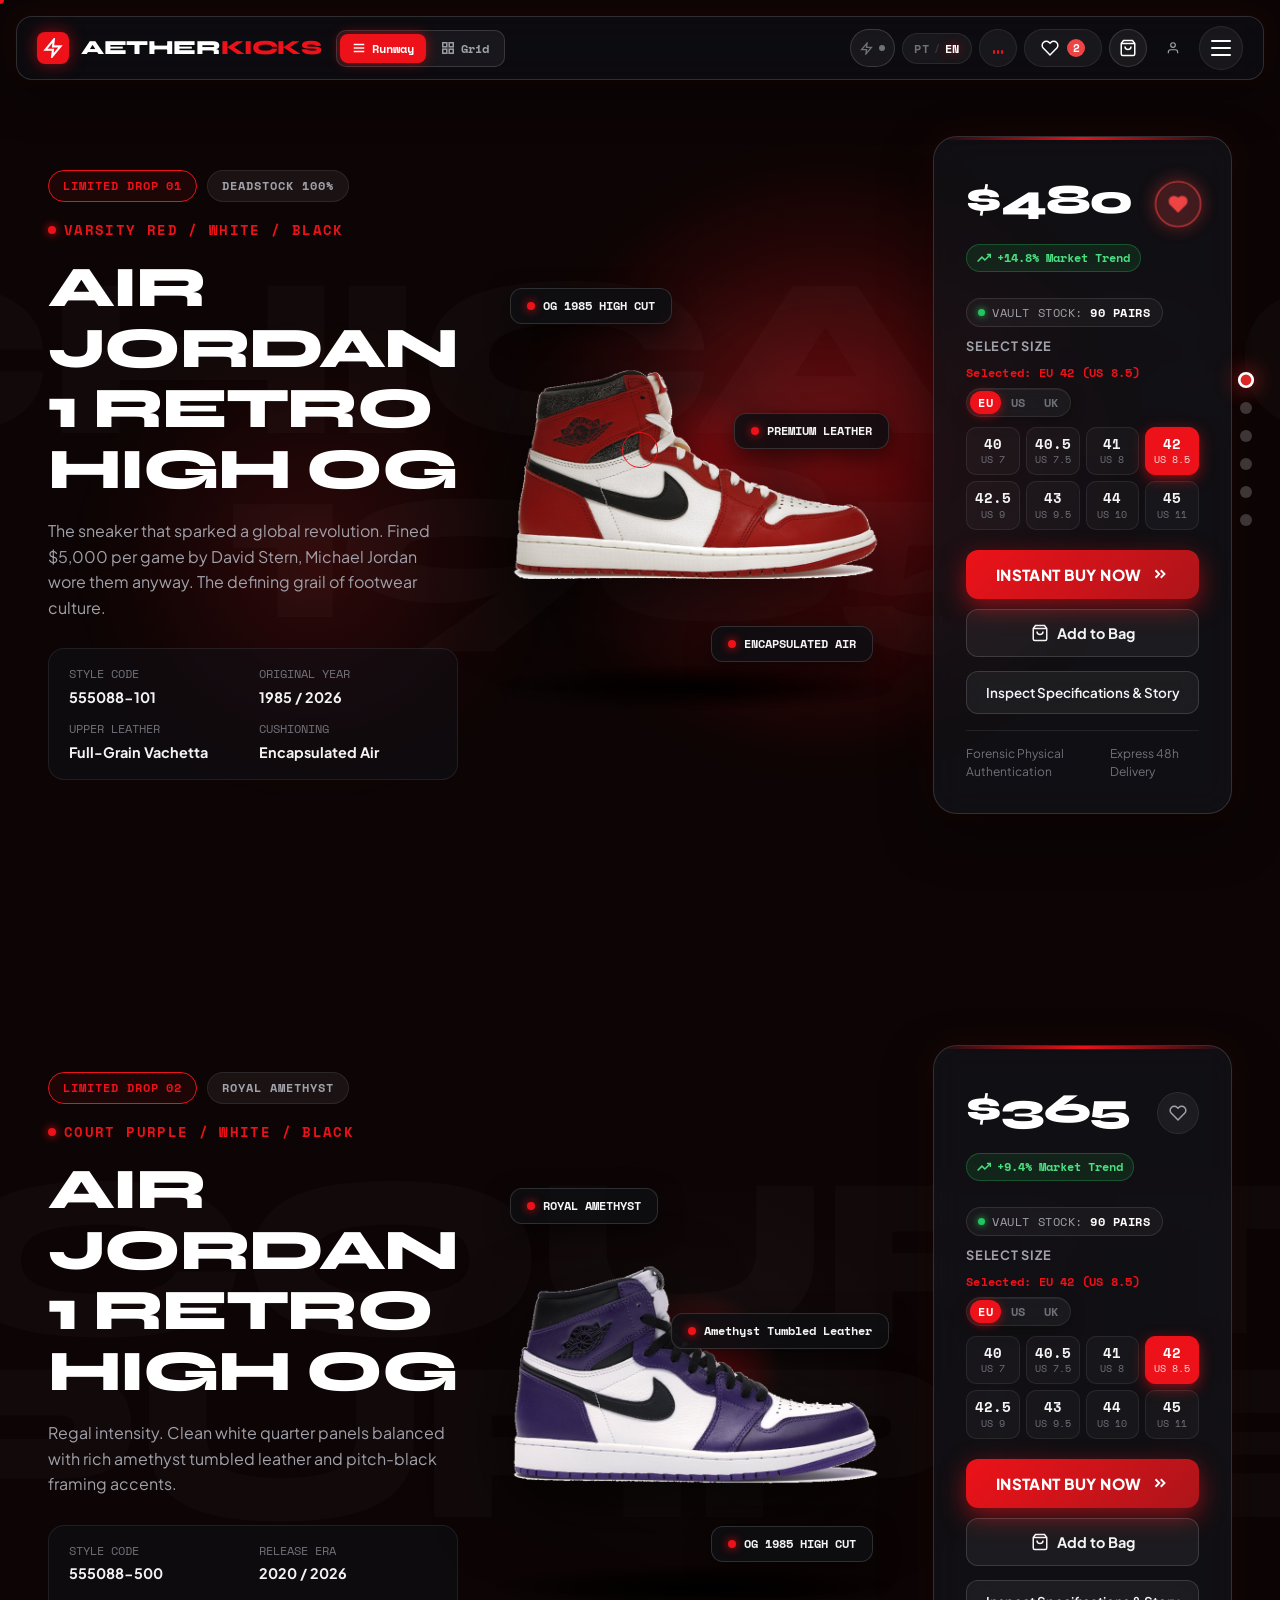
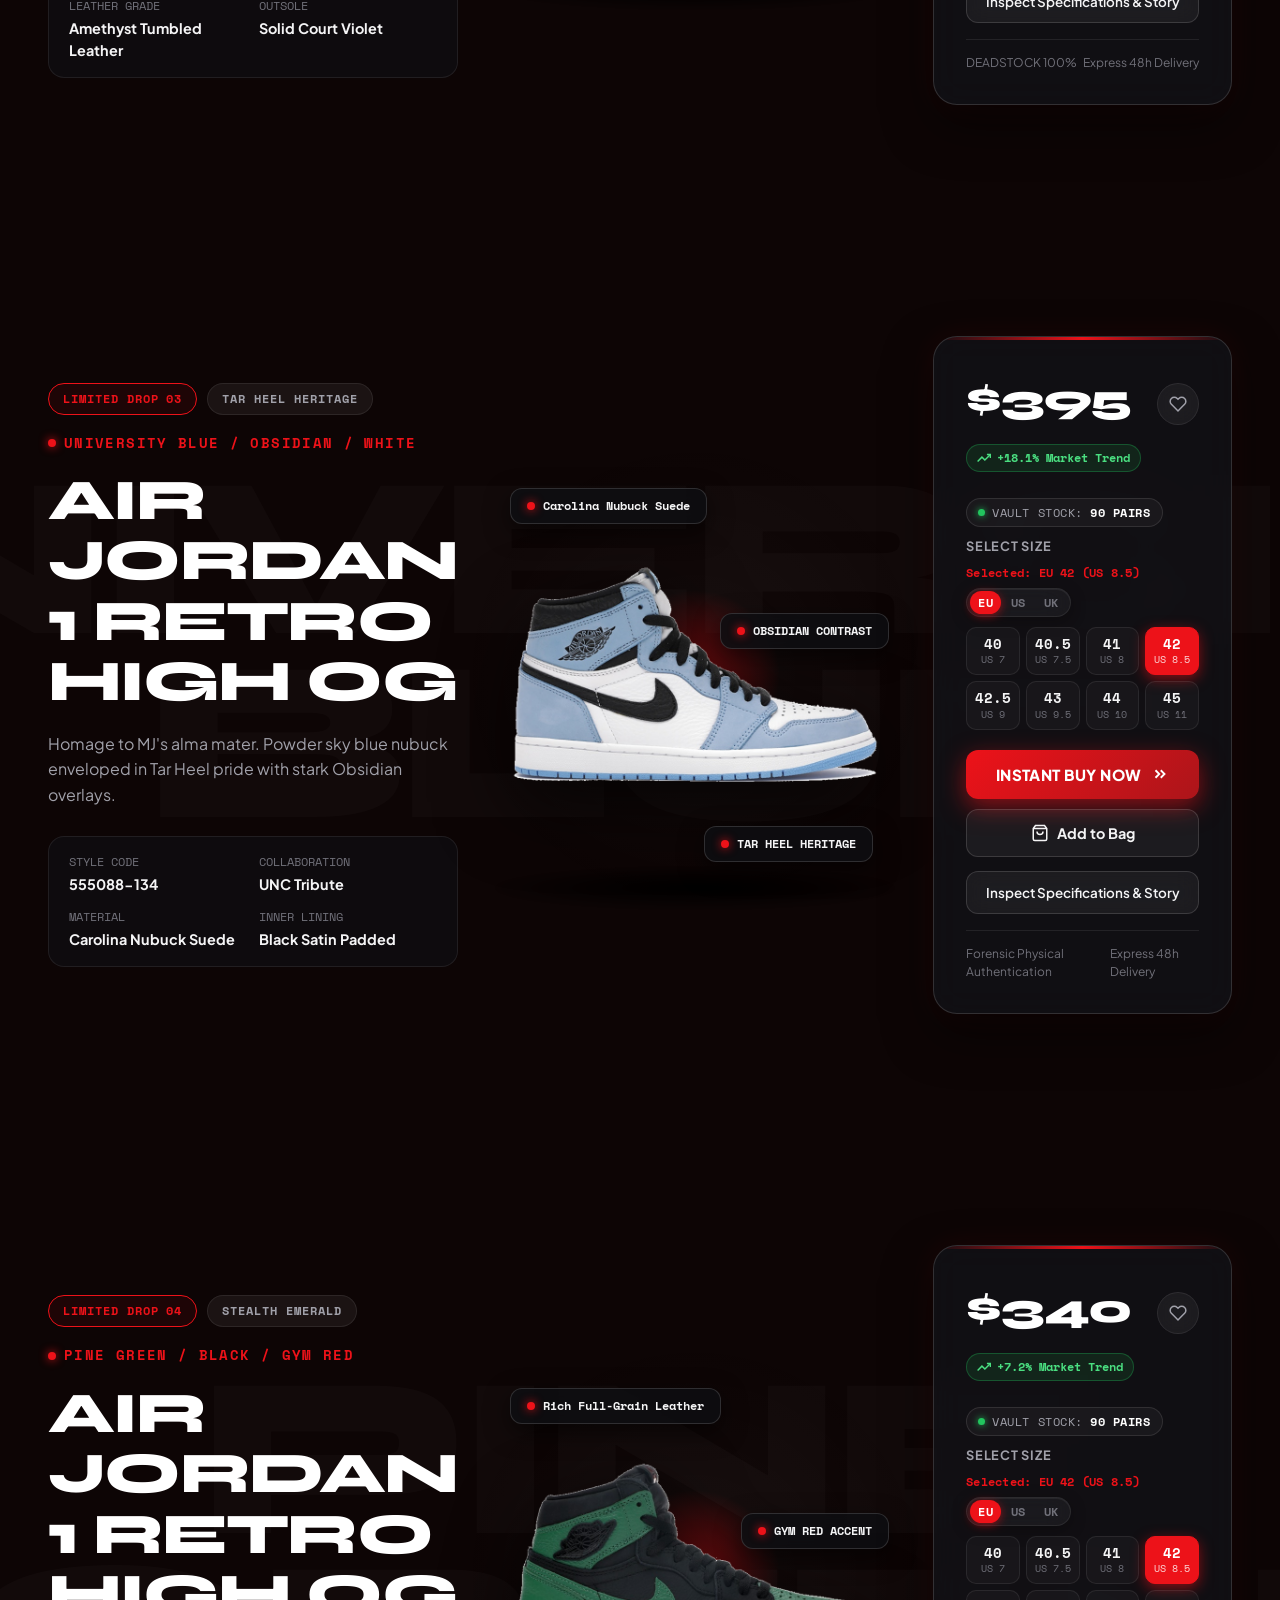
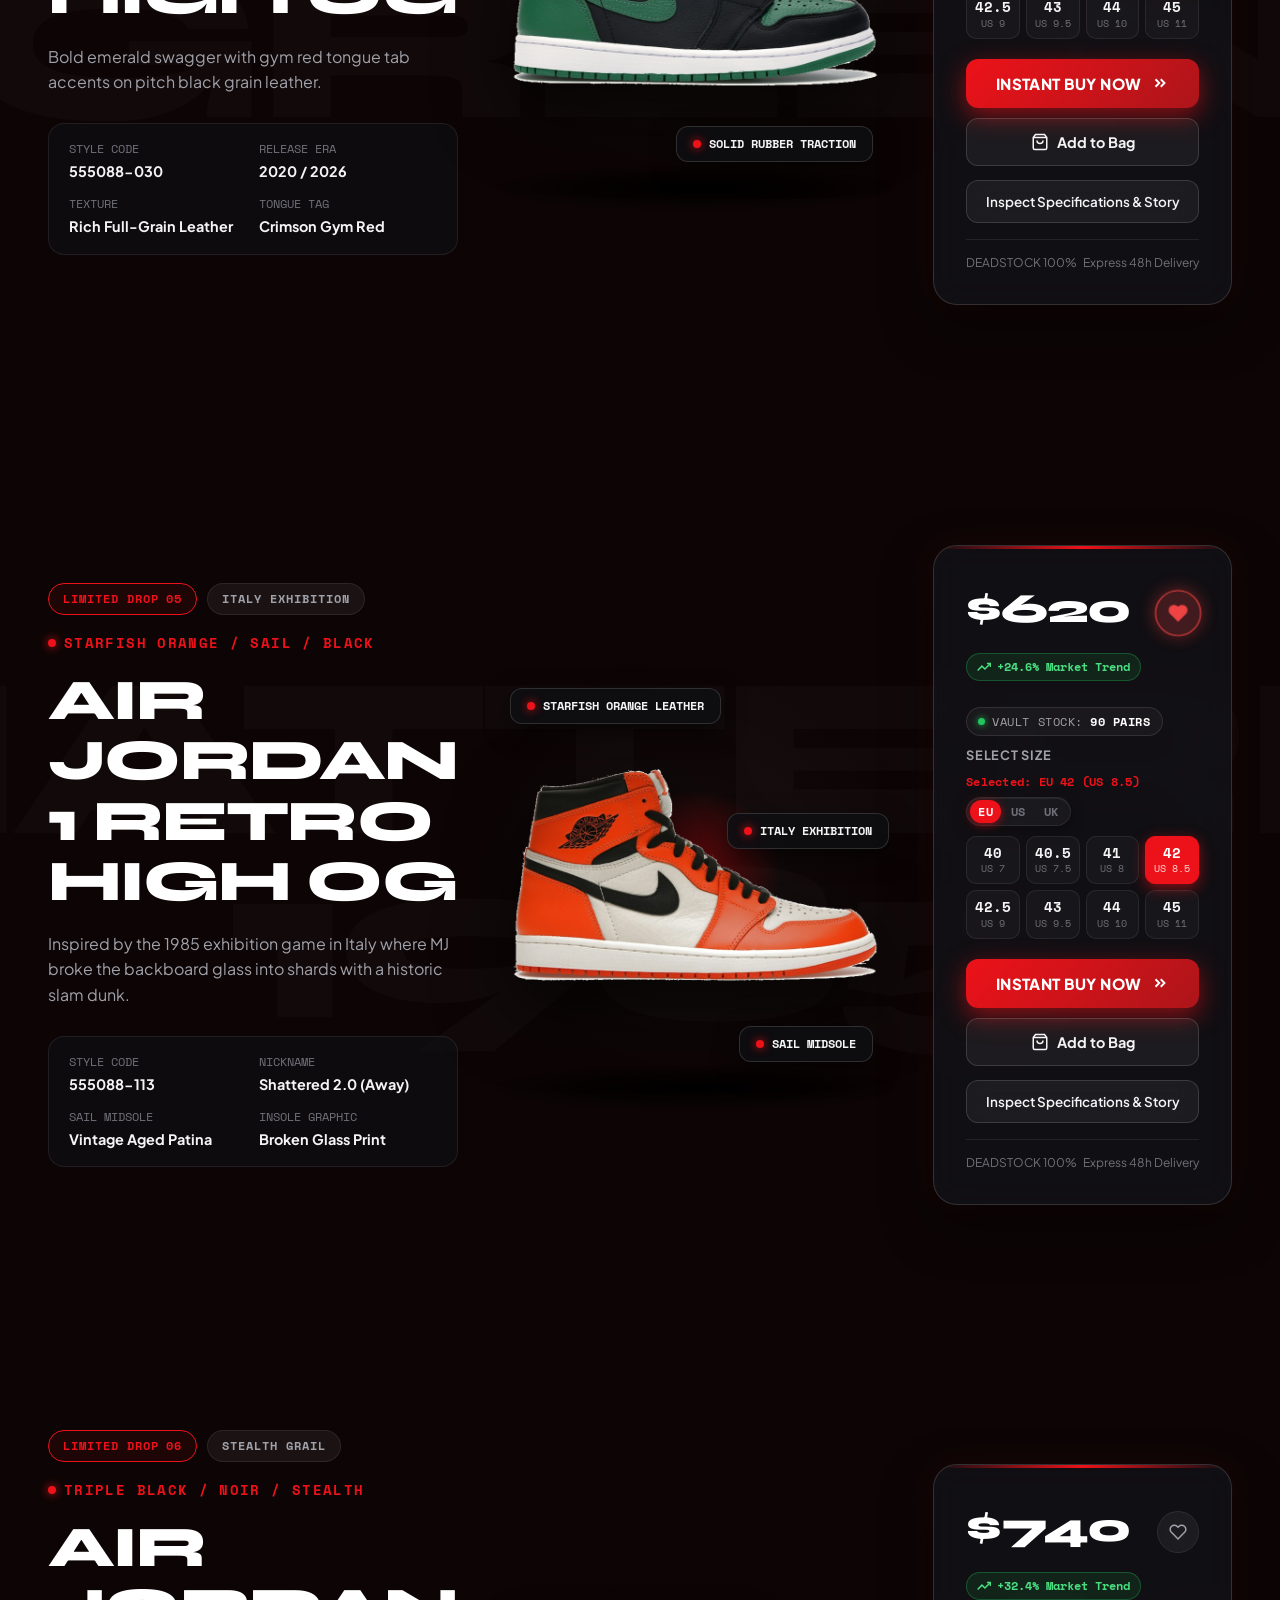
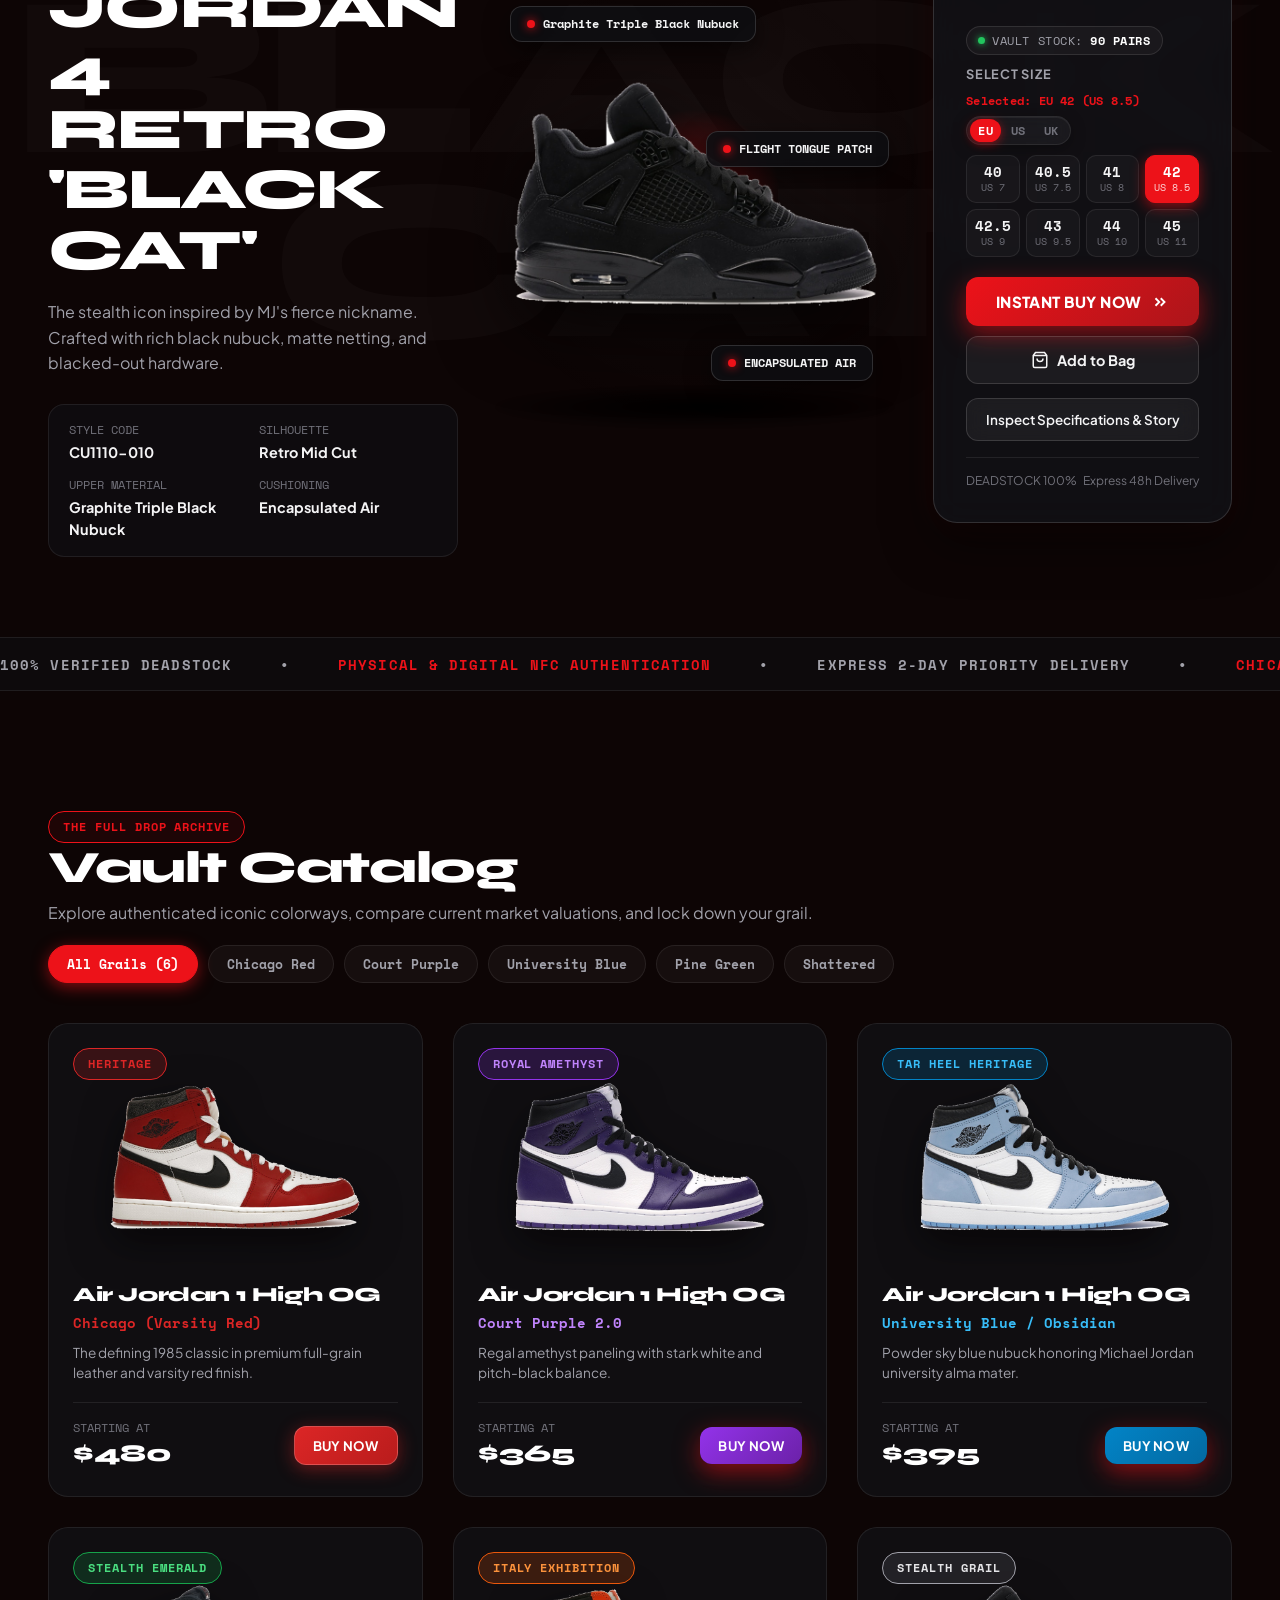
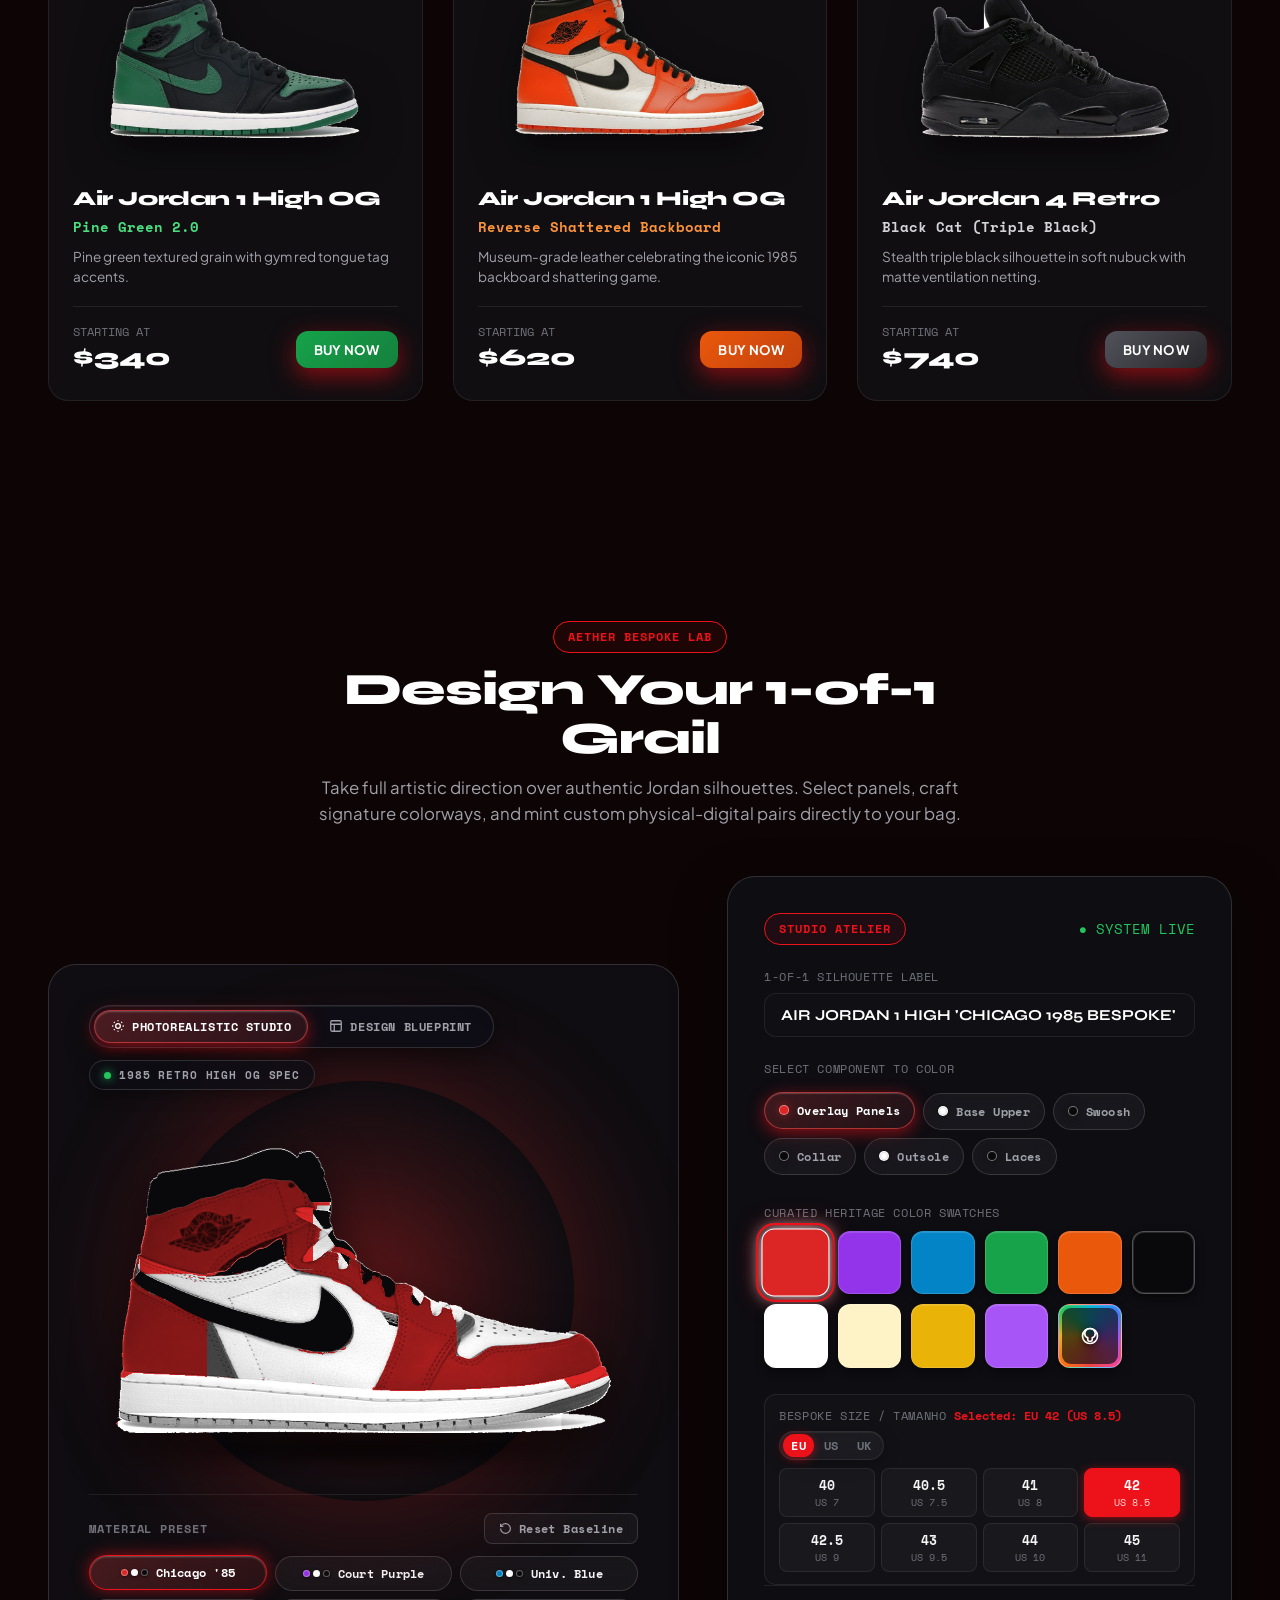
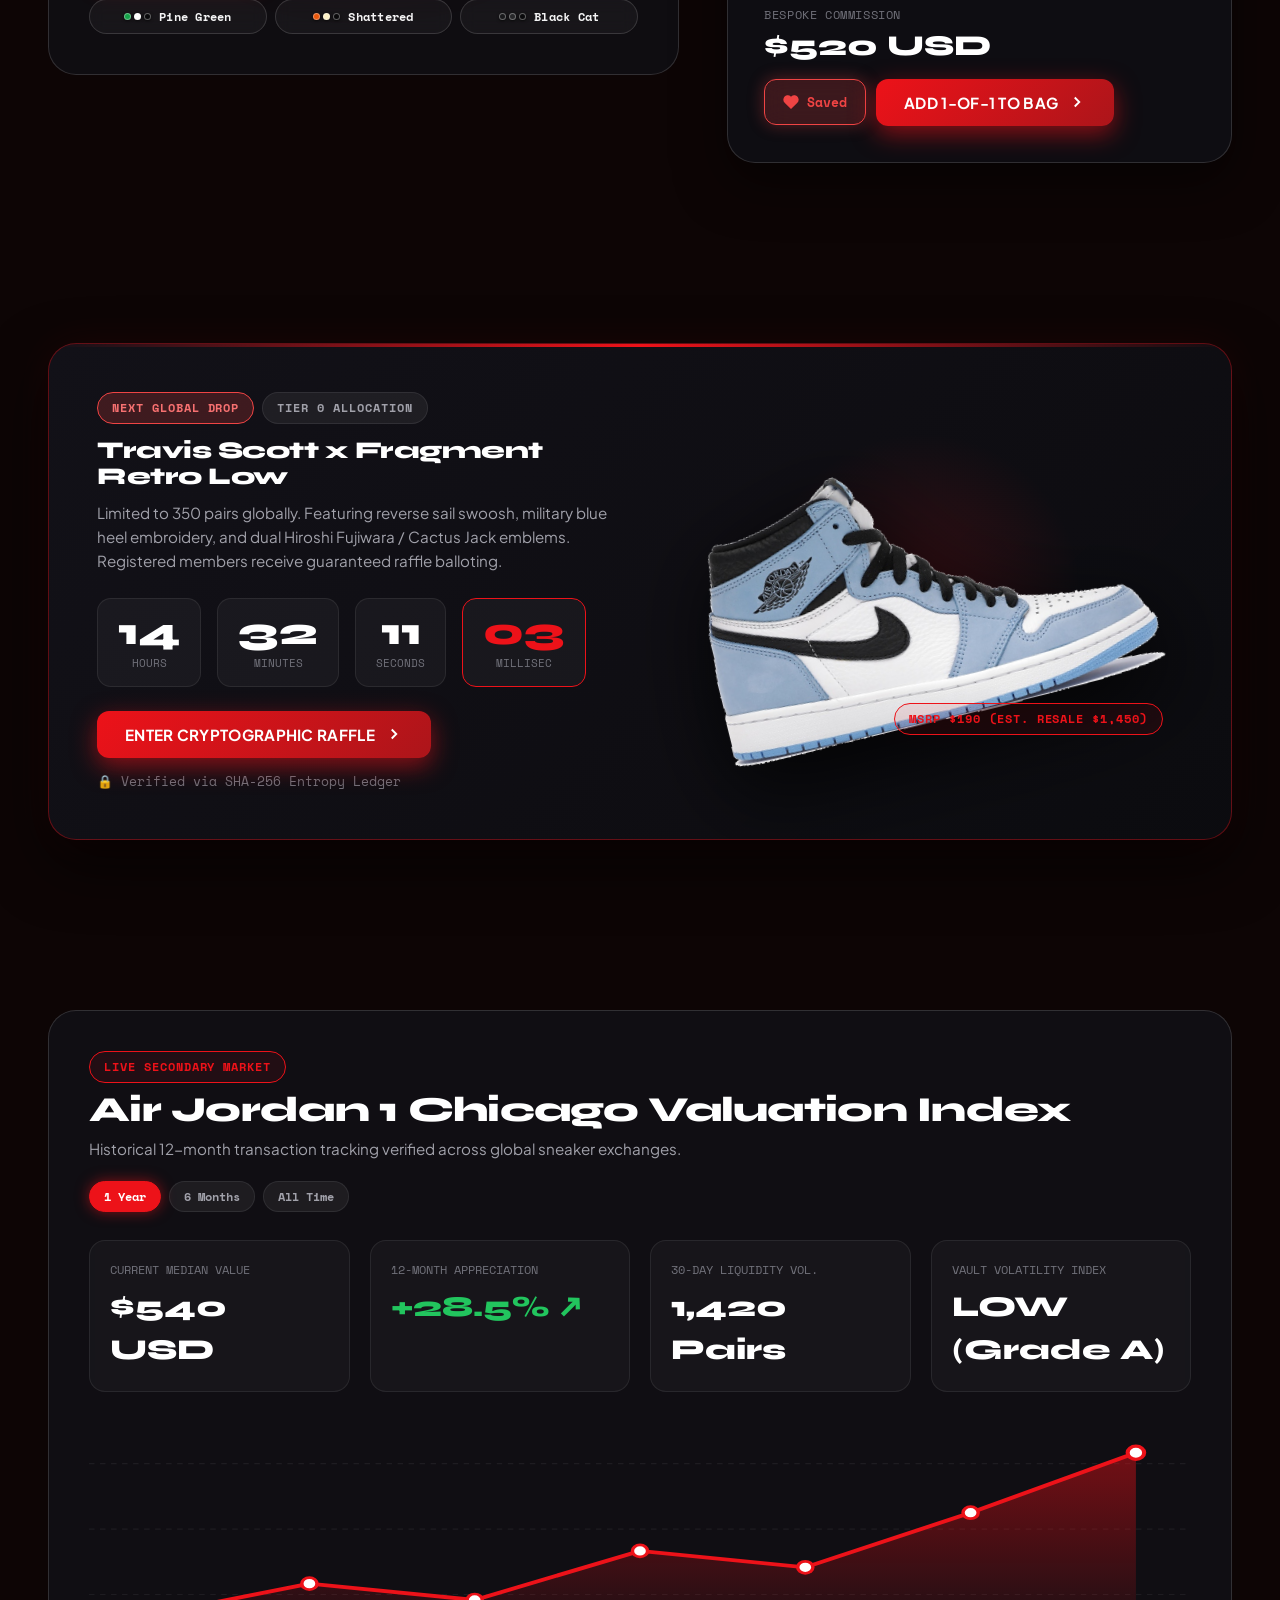
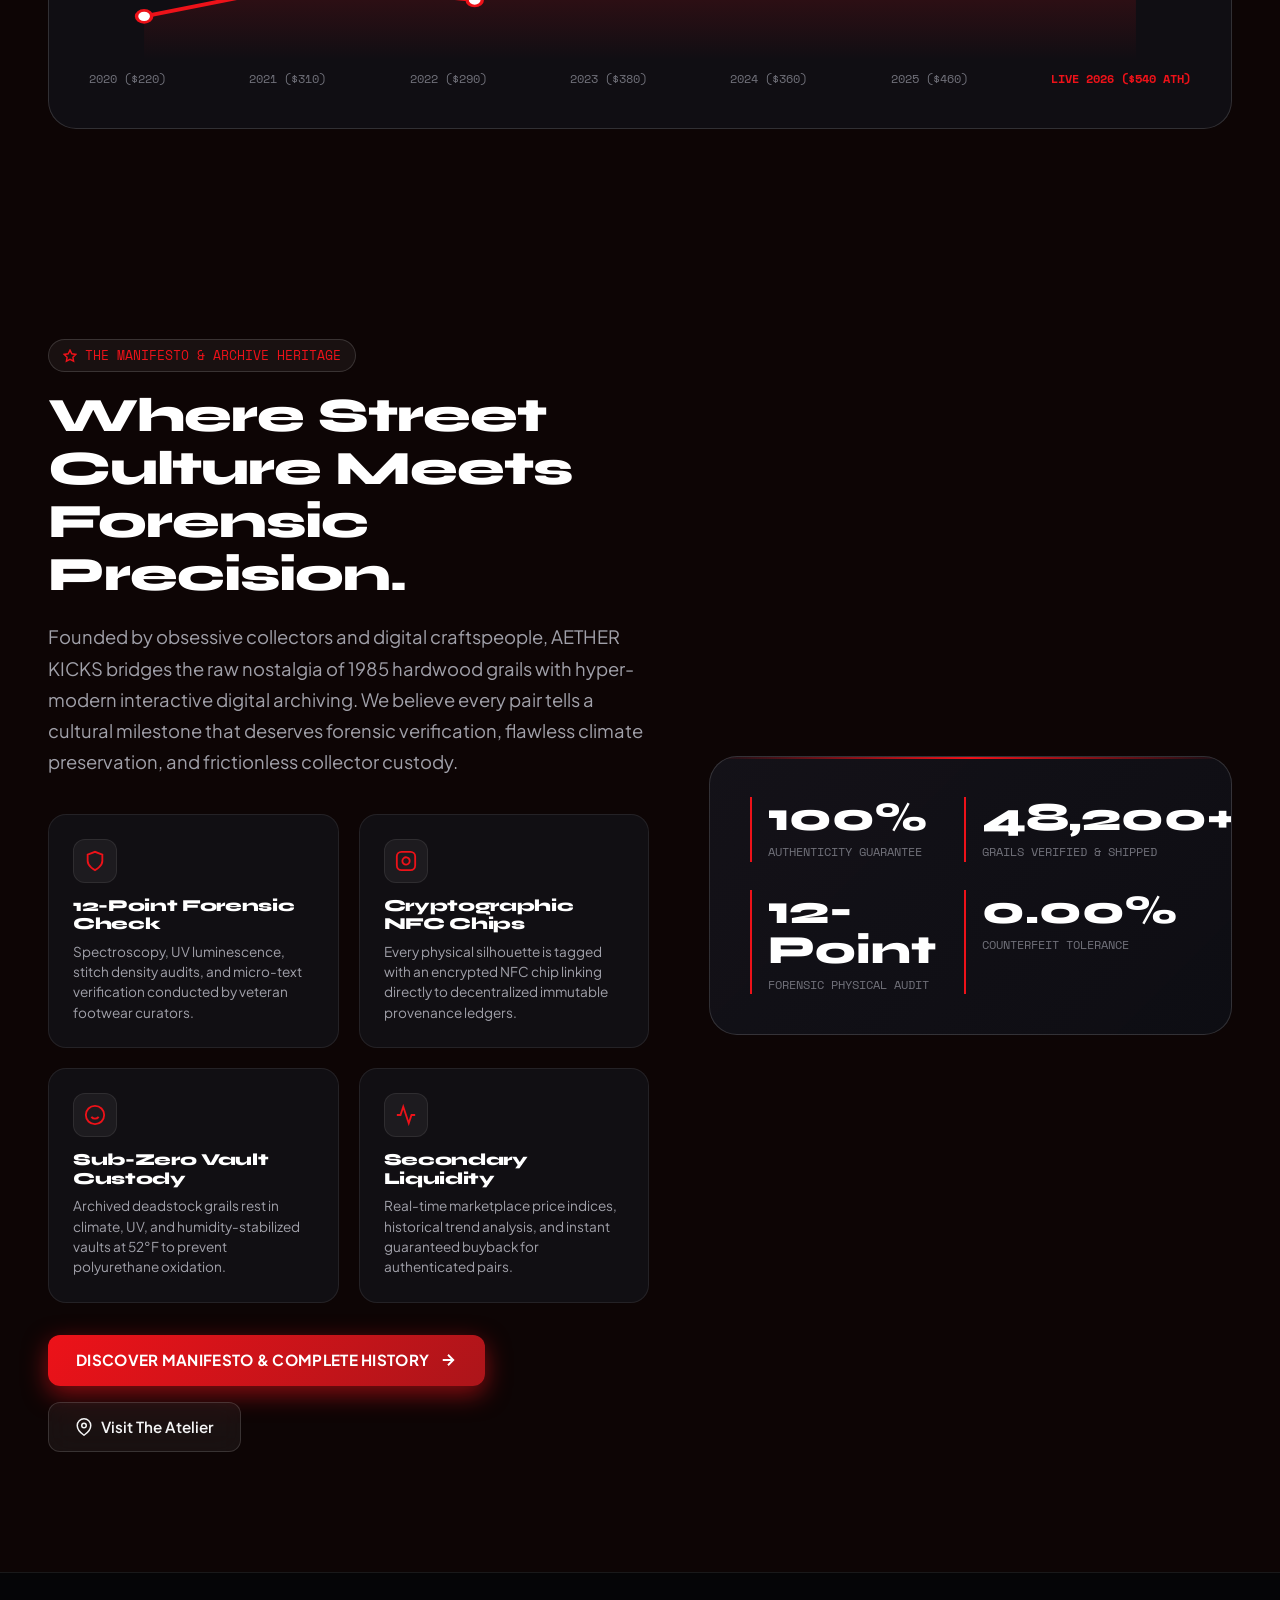
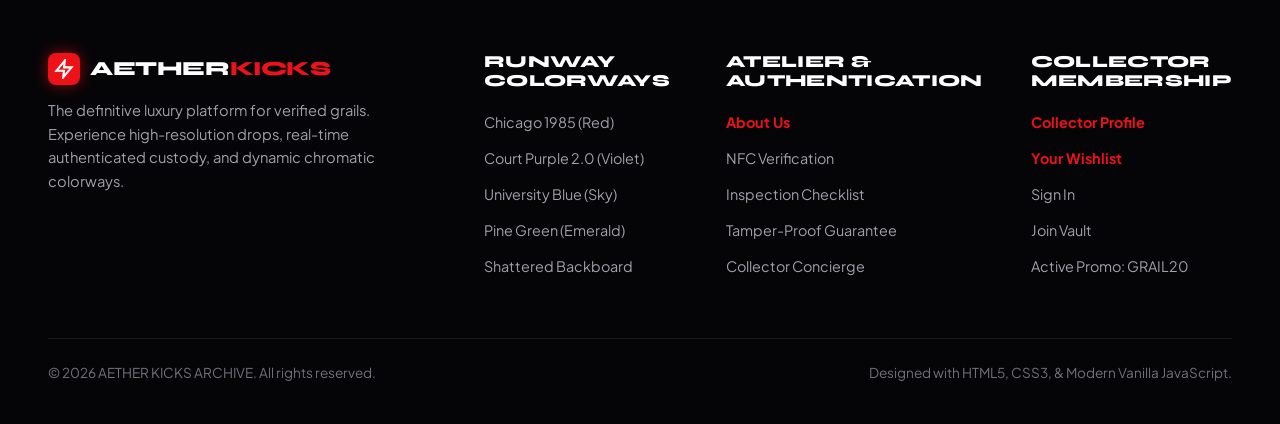
==== commit 2fb8a702: "feat(analytics): integrate Vercel Web Analytics & Speed Insights across all pages with CSP support" ====
--- a/index.html
+++ b/index.html
@@ -9,6 +9,14 @@
   <link rel="stylesheet" href="assets/css/profile-wishlist.css">
   <link rel="icon" href="assets/images/jordan-chicago.png" type="image/png">
   <script src="assets/js/i18n.js"></script>
+
+  <!-- Vercel Web Analytics & Speed Insights -->
+  <script>
+    window.va = window.va || function () { (window.vaq = window.vaq || []).push(arguments); };
+    window.si = window.si || function () { (window.siq = window.siq || []).push(arguments); };
+  </script>
+  <script defer src="/_vercel/insights/script.js"></script>
+  <script defer src="/_vercel/speed-insights/script.js"></script>
 </head>
 <body>
 
